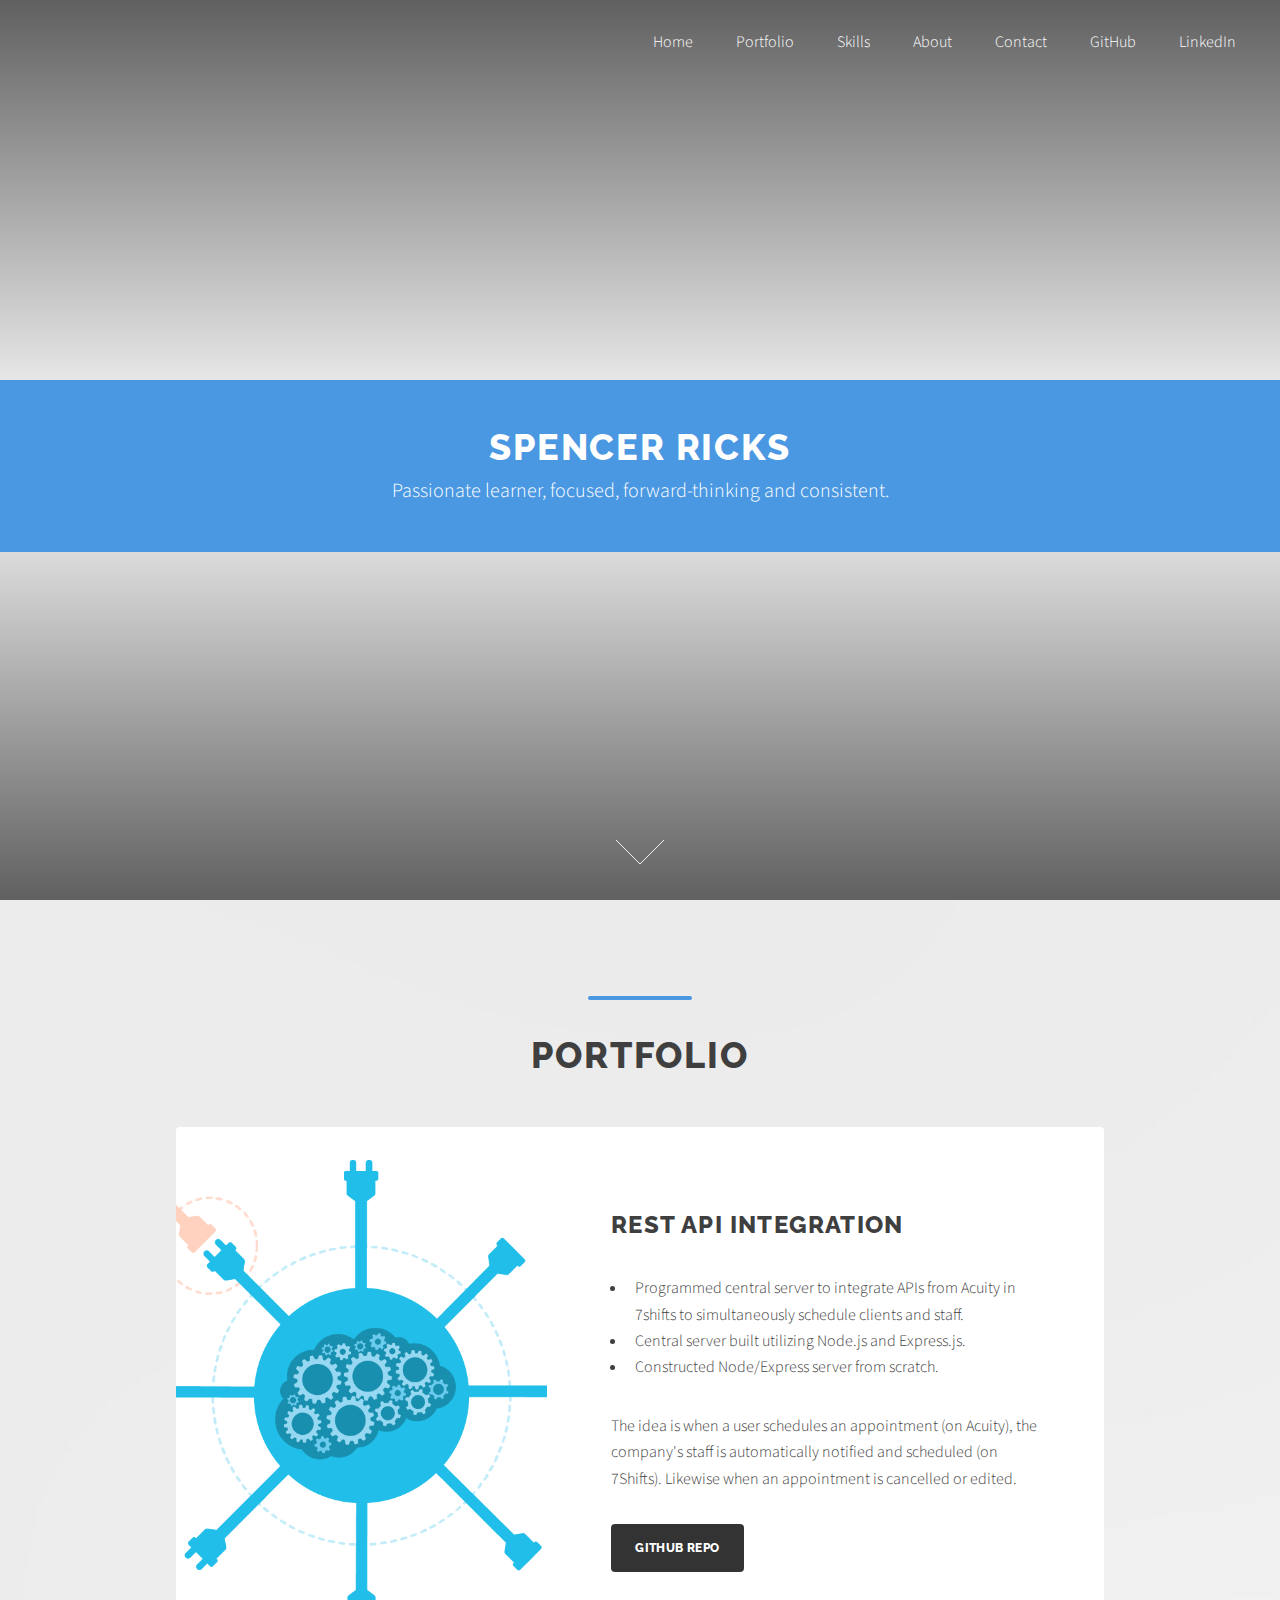
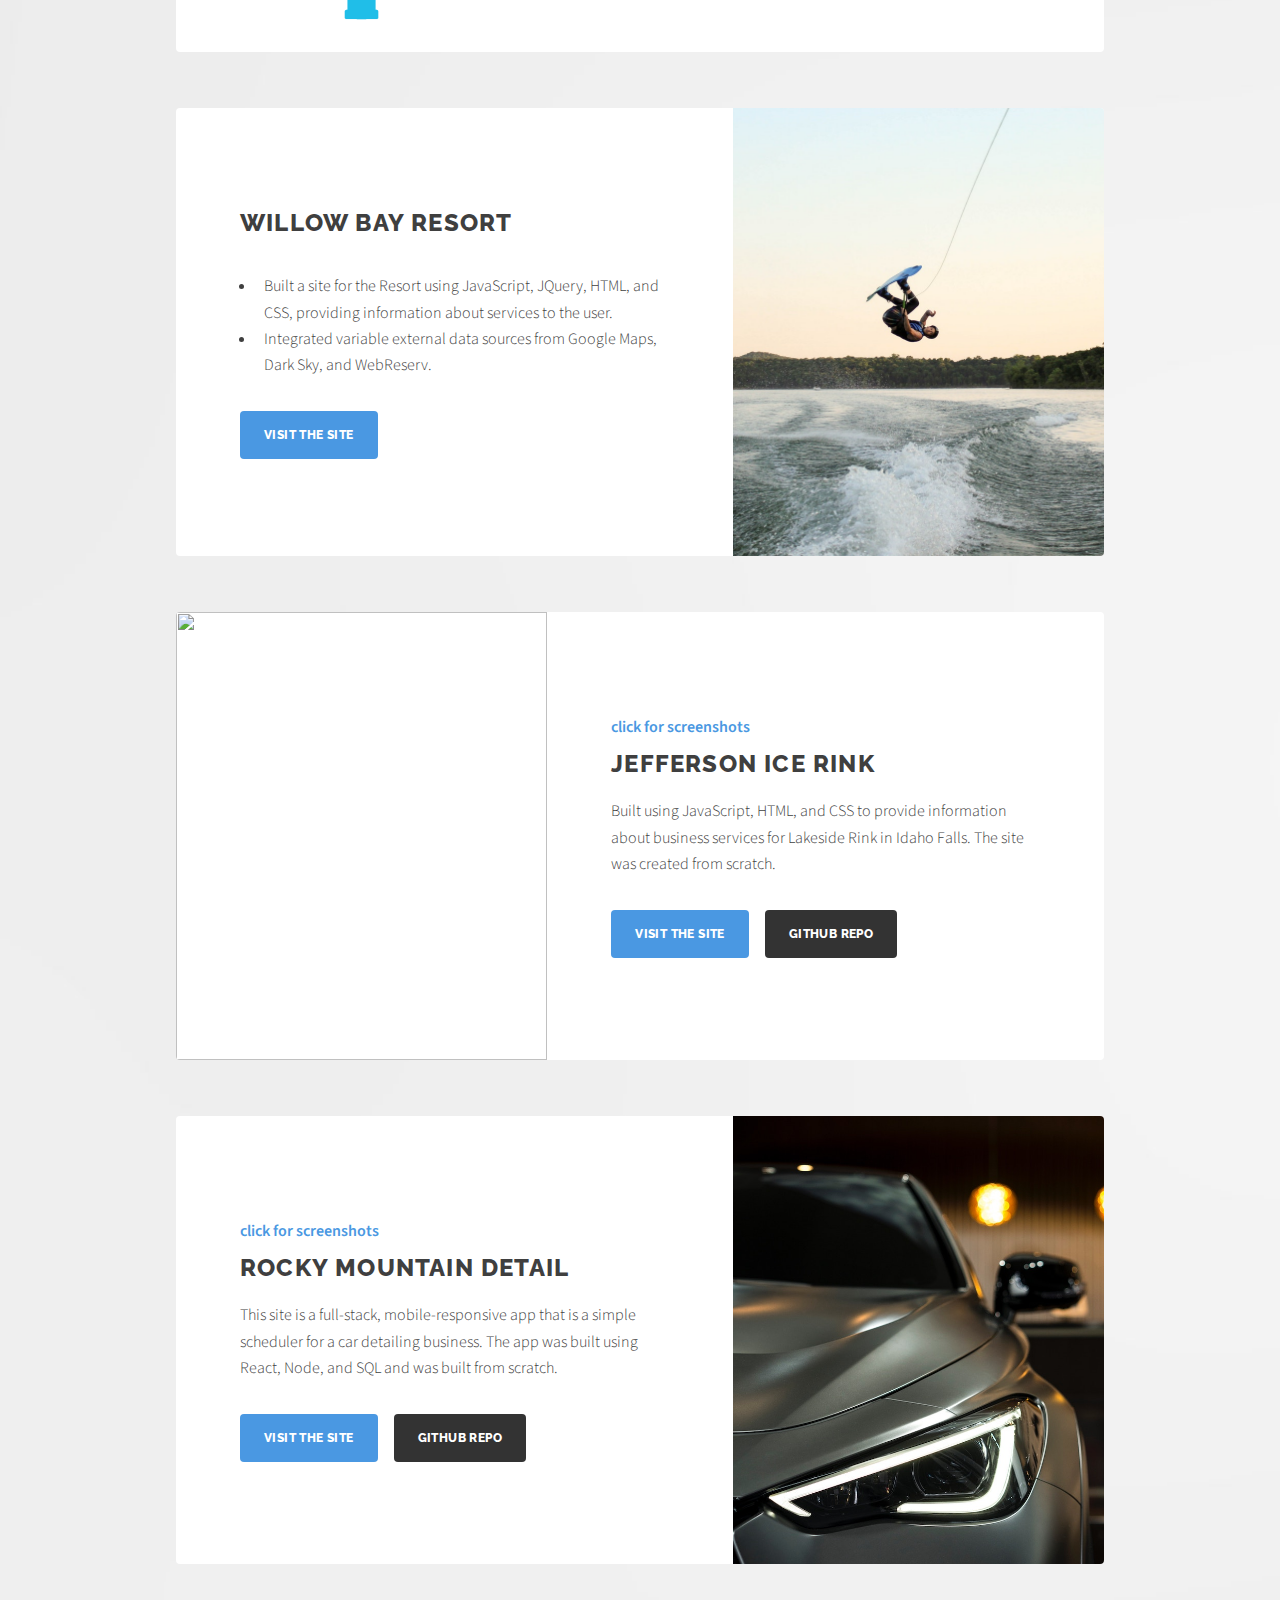
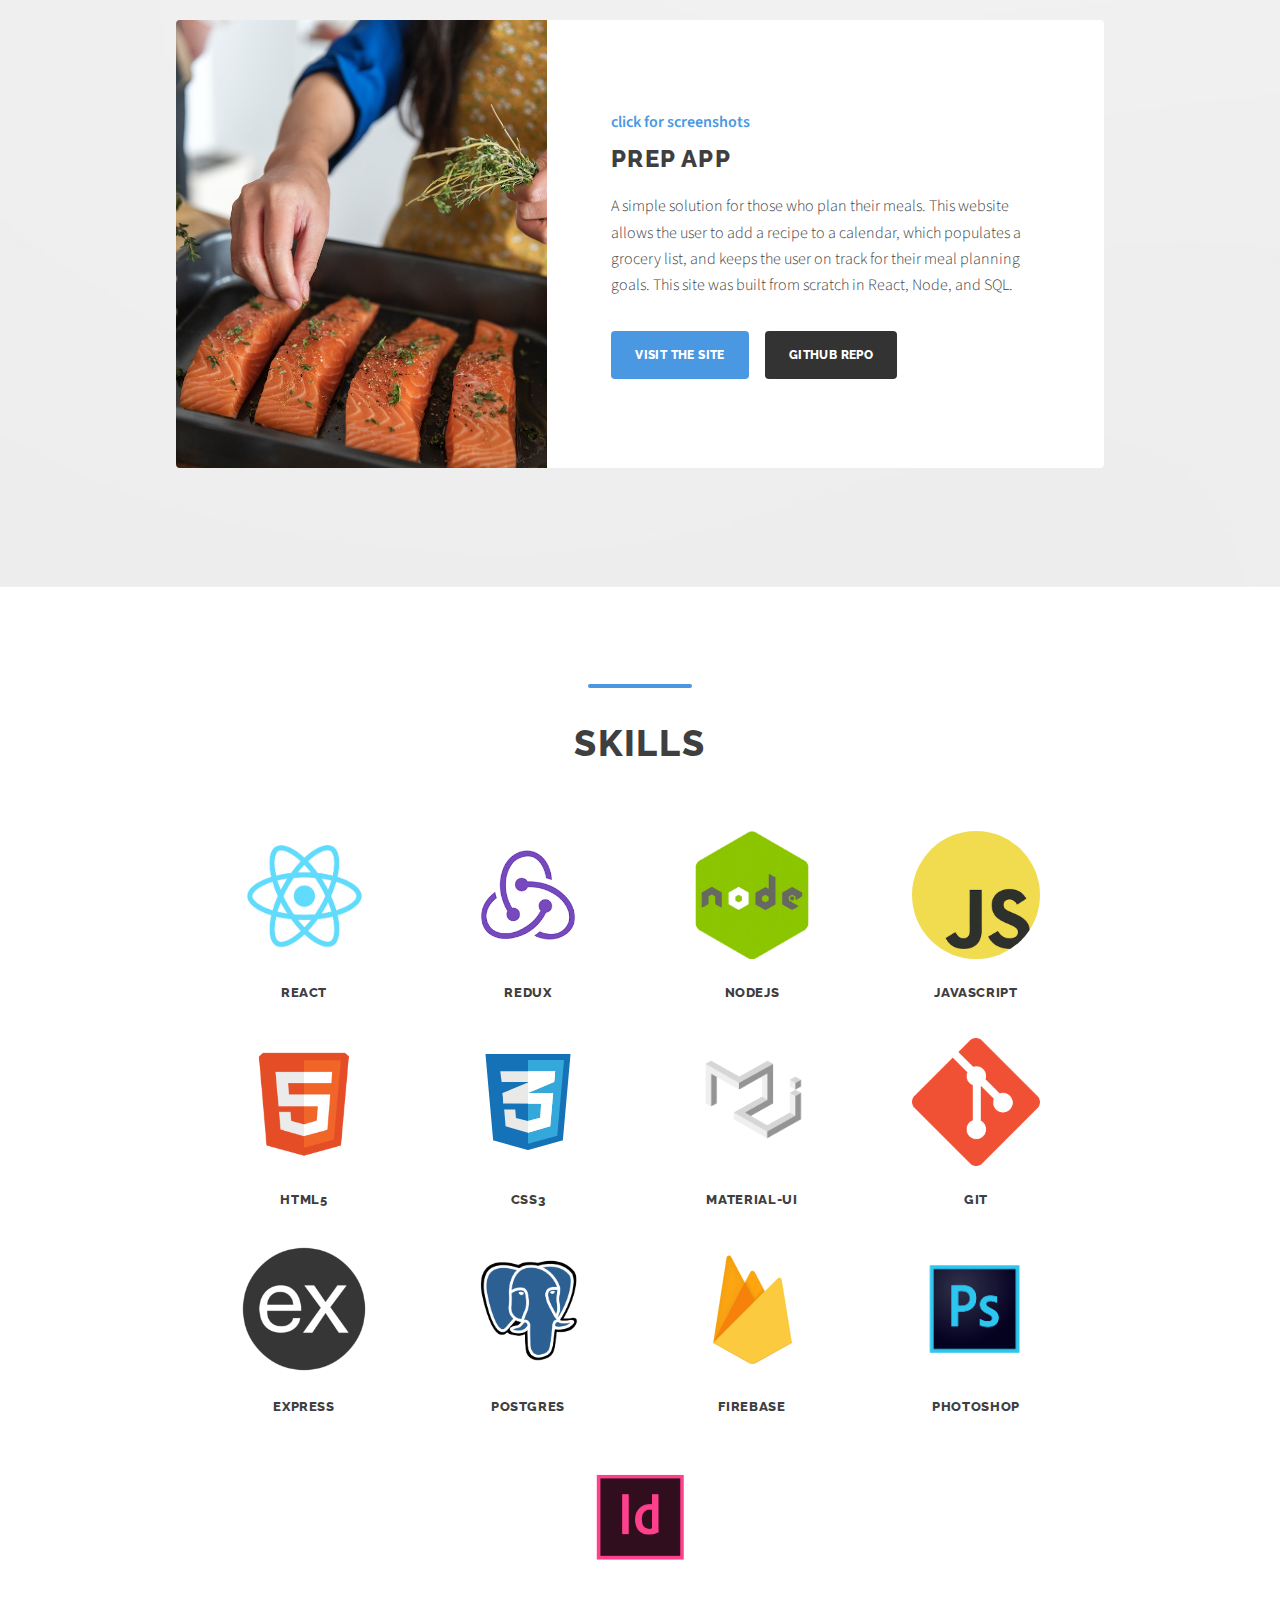
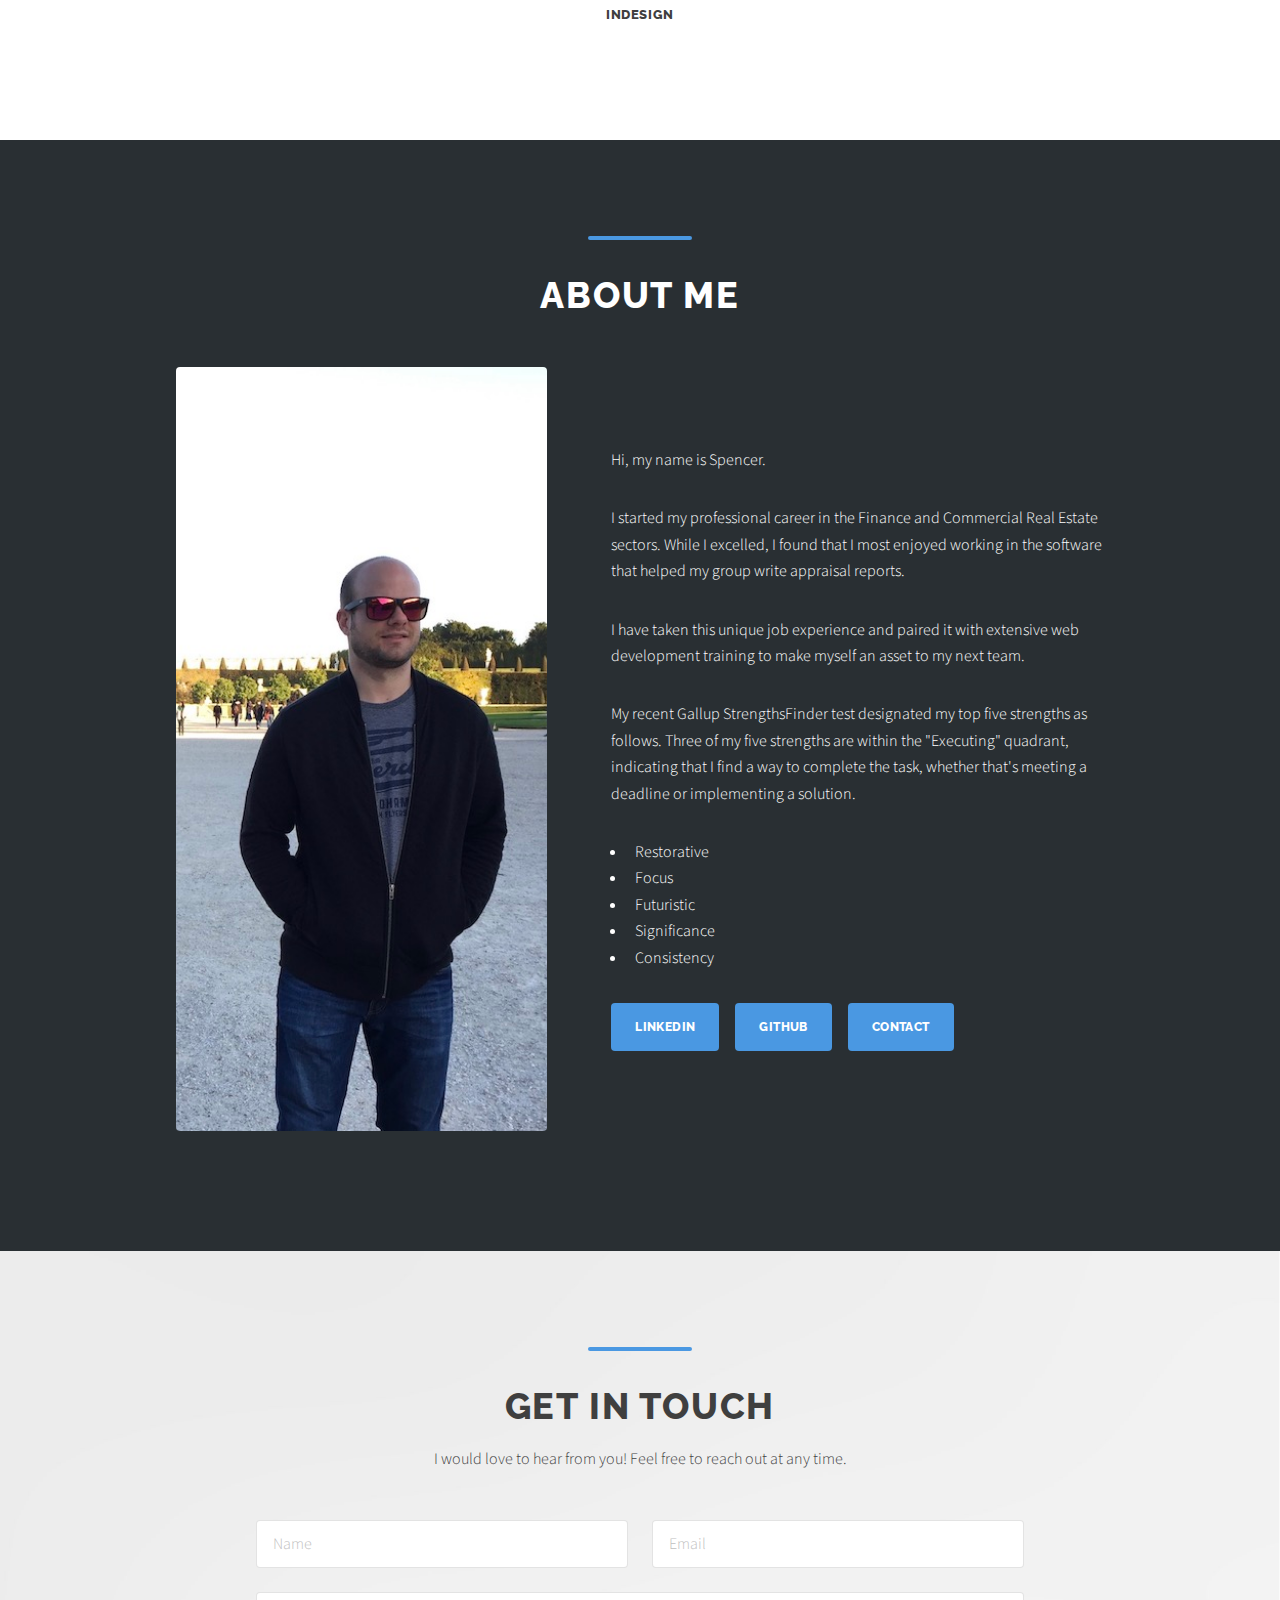
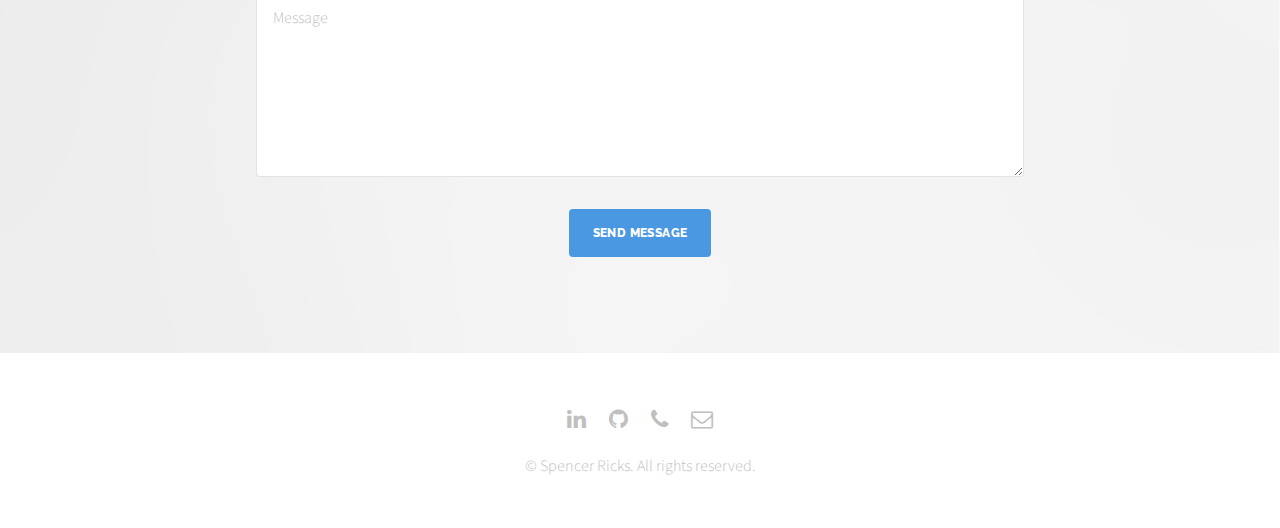
==== index.html @ 82a48d1a "changed web address for Willow Bay" ====
<!DOCTYPE HTML>
<!--
	Relativity by Pixelarity
	pixelarity.com | hello@pixelarity.com
	License: pixelarity.com/license
-->
<html>
	<head>
		<!-- Global site tag (gtag.js) - Google Analytics -->
		<script async src="https://www.googletagmanager.com/gtag/js?id=UA-128096993-1"></script>
		<script>
		window.dataLayer = window.dataLayer || [];
		function gtag(){dataLayer.push(arguments);}
		gtag('js', new Date());

		gtag('config', 'UA-128096993-1');
		</script>
		<!-- Global site tag (gtag.js) - Google Analytics -->
		<title>Spencer Ricks Portfolio</title>
		<meta charset="utf-8" />
		<meta name="viewport" content="width=device-width, initial-scale=1, user-scalable=no" />
		<link rel="stylesheet" href="assets/css/main.css" />
		<link href="https://maxcdn.bootstrapcdn.com/bootstrap/3.3.7/css/bootstrap.min.css">
		<script src="https://ajax.googleapis.com/ajax/libs/jquery/3.3.1/jquery.min.js"></script>
		<script src="https://maxcdn.bootstrapcdn.com/bootstrap/3.3.7/js/bootstrap.min.js"></script>	
	</head>
	<body class="is-preload">

		<!-- Wrapper -->
			<div id="wrapper">

				<!-- Header -->
					<header id="header" class="alt">

						<!-- Logo -->
							<div class="logo">
								<!-- <a href="index.html"><strong>Relativity</strong> by Pixelarity</a> -->
							</div>

						<!-- Nav -->
							<nav id="nav">
								<ul>
									<li class=""><a href="index.html">Home</a></li>
									<!-- can put class above as "current" -->
									<!-- <li>
										<a href="#" class="icon fa-angle-down">Dropdown</a>
										<ul>
											<li><a href="#">Option One</a></li>
											<li><a href="#">Option Two</a></li>
											<li><a href="#">Option Three</a></li>
											<li>
												<a href="#">Submenu</a>
												<ul>
													<li><a href="#">Option One</a></li>
													<li><a href="#">Option Two</a></li>
													<li><a href="#">Option Three</a></li>
													<li><a href="#">Option Four</a></li>
												</ul>
											</li>
										</ul>
									</li> -->
									<li><a href="#first">Portfolio</a></li>
									<li><a href="#skills">Skills</a></li>
									<li><a href="#About">About</a></li>
									<li><a href="#contact">Contact</a></li>
									<li><a onclick="window.open('https://github.com/spencerr9')" href="">GitHub</a></li>
									<li><a onclick="window.open('https://www.linkedin.com/in/spencerr9')" href="">LinkedIn</a></li>
									<!-- <li><a href="elements.html">Elements</a></li> -->
								</ul>
							</nav>

					</header>

				<!-- Banner -->
					<section id="banner">
						<div class="content">
							<h1>Spencer Ricks</h1>
							<p>Passionate learner, focused, forward-thinking and consistent.</p>
						</div>
						<a href="#first" class="more scrolly">Learn More</a>
					</section>

				<!-- Section -->
					<section class="main alt" id="first">
						<header>
							<h2>Portfolio</h2>
							<!-- <p>Aenean ornare velit lacus varius enim ullamcorper proin aliquam facilisis ante sed etiam magna interdum congue. Sed consequat amet dolor magna consequat. Lorem ipsum dolor amet nullam sed etiam veroeros.</p> -->
						</header>
						<div class="inner">
						<article class="post style2 alt">
							<div class="content">
								<header>
									<!-- <a href="./detailScreenshots.html" ><span class="category">click for screenshots</span></a> -->
									<h3>REST API Integration</h3>
								</header>
								<p>
									<ul>
										<li>Programmed central server to integrate APIs from Acuity in 7shifts to simultaneously schedule clients and staff.</li>
										<li>Central server built utilizing Node.js and Express.js.</li>
										<li>Constructed Node/Express server from scratch.</li>
									</ul>
								</p>
								<p>The idea is when a user schedules an appointment (on Acuity), the company's staff is automatically notified and scheduled (on 7Shifts). Likewise when an appointment is cancelled or edited.</p>
								<ul class="actions">
									<!-- <li><a href="https://www.rockymountaindetail.com" class="button next">Visit the site</a></li> -->
									<li><a onclick="window.open('https://github.com/spencerr9/SpaceCenterAPIs')" class="button next" style="background-color: #333">GitHub Repo</a></li>
								</ul>
							</div>
							<div class="image" data-position="center"><img  src="./myImages/realtime-api.png" alt="" /></div>
						</article>
		
						<article class="post style2">
							<div class="content">
								<header>
									<!-- <a href="./detailScreenshots.html" ><span class="category">click for screenshots</span></a> -->
									<h3>Willow Bay Resort</h3>
								</header>
								<p>
									<ul>
										<li>Built a site for the Resort using JavaScript, JQuery, HTML, and CSS, providing information about services to the user.</li>
										<li>Integrated variable external data sources from Google Maps, Dark Sky, and WebReserv.</li>
									</ul>
								</p>
								<ul class="actions">
									<li><a onclick="window.open('https://willowbaymarina-6000b.web.app/')" class="button next">Visit the site</a></li>
									<!-- <li><a href="https://github.com/spencerr9/detail-website" class="button next" style="background-color: #333">GitHub Repo</a></li> -->
								</ul>
							</div>
							<div class="image" data-position="center"><img  src="./myImages/wakeboarding.jpg" alt="" /></div>
						</article>
		
						<article class="post style2 alt">
								<div class="content">
									<header>
										<a href="./iceRinkScreenshots.html" ><span class="category">click for screenshots</span></a>
										<h3>Jefferson Ice Rink</h3>
									</header>
									<p>Built using JavaScript, HTML, and CSS to provide information about business services for Lakeside Rink in Idaho Falls. The site was created from scratch.</p>
									<ul class="actions">
										<li><a onclick="window.open('https://www.jeffersonicerink.com')" class="button next">Visit the site</a></li>
										<li><a onclick="window.open('https://github.com/spencerr9/IceRink')" class="button next" style="background-color: #333">GitHub Repo</a></li>
									</ul>
								</div>
								<div class="image" data-position="center"><img id="meal-prep" src="./myImages/landing.jpg" alt="" /></div>
							</article>
							<article class="post style2">
								<div class="content">
									<header>
										<a href="./detailScreenshots.html" ><span class="category">click for screenshots</span></a>
										<h3>Rocky Mountain Detail</h3>
									</header>
									<p>This site is a full-stack, mobile-responsive app that is a simple scheduler for a car detailing business. The app was built using React, Node, and SQL and was built from scratch.</p>
									<ul class="actions">
										<li><a onclick="window.open('https://www.rockymountaindetail.com')" class="button next">Visit the site</a></li>
										<li><a onclick="window.open('https://github.com/spencerr9/detail-website')" class="button next" style="background-color: #333">GitHub Repo</a></li>
									</ul>
								</div>
								<div class="image" data-position="center"><img  src="./myImages/car-photo.jpg" alt="" /></div>
							</article>
							<article class="post style2 alt">
								<div class="content">
									<header>
										<a href="./prappScreenshots.html" ><span class="category">click for screenshots</span></a>
										<h3>Prep App</h3>
									</header>
									<p>A simple solution for those who plan their meals. This website allows the user to add a recipe to a calendar, which populates a grocery list, and keeps the user on track for their meal planning goals. This site was built from scratch in React, Node, and SQL. </p>
									<ul class="actions">
										<li><a onclick="window.open('https://prapp.cartr.co/#/')" class="button next">Visit the site</a></li>
										<li><a onclick="window.open('https://github.com/group-repos/prapp')" class="button next" style="background-color: #333">GitHub Repo</a></li>
									</ul>
								</div>
								<div class="image" data-position="center"><img id="meal-prep" src="./myImages/meal-prep.jpg" alt="" /></div>
							</article>
						</div>
					</section>

				<!-- Section -->
					<section class="main" id="skills">
						<header>
							<h2>Skills</h2>
							<!-- <p>Aenean ornare velit lacus varius enim ullamcorper proin aliquam facilisis ante sed etiam magna interdum congue. Sed consequat amet dolor magna consequat. Lorem ipsum dolor amet nullam sed etiam veroeros.</p> -->
						</header>
						<!-- ROW 1 OF SKILLS -->
						<div class="inner">
							<ul class="faces">
								<li>
									<span class="image"><img src="./myImages/react-icon.png" alt="" /></span>
									<h3>React</h3>
									<!-- <p>Sed magna etiam</p> -->
								</li>
								<li>
									<span class="image"><img src="./myImages/redux-logo.png" alt="" /></span>
									<h3>Redux</h3>
									<!-- <p>Ipsum et dolor</p> -->
								</li>
								<li>
									<span class="image"><img src="./myImages/nodejs.png" alt="" /></span>
									<h3>nodejs</h3>
									<!-- <p>Euismod convallis</p> -->
								</li>
								<li>
									<span class="image"><img src="./myImages/javascript.png" alt="" /></span>
									<h3>javascript</h3>
									<!-- <p>Mauris aliquam</p> -->
								</li>
								<li>
									<span class="image"><img src="./myImages/html5.png" alt="" /></span>
									<h3>html5</h3>
									<!-- <p>Mauris aliquam</p> -->
								</li>
								<li>
									<span class="image"><img src="./myImages/css.svg" alt="" /></span>
									<h3>css3</h3>
								</li>
								<li>
									<span class="image"><img src="./myImages/Material-UI.png" alt="" /></span>
									<h3>Material-UI</h3>
								</li>
								<li>
									<span class="image"><img src="./myImages/git.png" alt="" /></span>
									<h3>Git</h3>
									<!-- <p>Sed magna etiam</p> -->
								</li>
								<li>
									<span class="image"><img src="./myImages/express.png" alt="" /></span>
									<h3>express</h3>
									<!-- <p>Ipsum et dolor</p> -->
								</li>
								<li>
									<span class="image"><img src="./myImages/postgres.png" alt="" /></span>
									<h3>Postgres</h3>
									<!-- <p>Euismod convallis</p> -->
								</li>
								<li>
									<span class="image"><img src="./myImages/Firebase.png" alt="" /></span>
									<h3>Firebase</h3>
									<!-- <p>Euismod convallis</p> -->
								</li>
								<li>
									<span class="image"><img src="./myImages/photoshop.png" alt="" /></span>
									<h3>Photoshop</h3>
									<!-- <p>Mauris aliquam</p> -->
								</li>
								<li>
									<span class="image"><img src="./myImages/indesign.png" alt="" /></span>
									<h3>Indesign</h3>
									<!-- <p>Mauris aliquam</p> -->
								</li>
							</ul>
						</div>
						<!-- ROW 2 OF SKILLS -->
						<!-- <div class="inner">
							<ul class="faces">
							</ul>
						</div> -->
						
						<!-- ROW 3 OF SKILLS -->
						<!-- <div class="inner">
							<ul class="faces">
							</ul>
						</div> -->
					</section>

				<!-- Section -->
					<section class="main accent2" id='About'>
						<header>
							<h2>About Me</h2>
							<!-- <p>Aenean ornare velit lacus varius enim ullamcorper proin aliquam facilisis ante sed etiam magna interdum congue. Sed consequat amet dolor magna consequat. Lorem ipsum dolor amet nullam sed etiam veroeros.</p> -->
						</header>
						<div class="inner">
							<article class="post alt">
								<div class="content">
									<header>
										<!-- <span class="category">Lorem ipsum</span> -->
										<!-- <h3>Finibus et magna</h3> -->
									</header>
									<p>Hi, my name is Spencer.</p>
									<p>I started my professional career in the Finance and Commercial Real Estate sectors. While I excelled, I found that I most enjoyed working in the software that helped my group write appraisal reports. </p>
									<p>I have taken this unique job experience and paired it with extensive web development training to make myself an asset to my next team.</p>
									<p>My recent Gallup StrengthsFinder test designated my top five strengths as follows. Three of my five strengths are within the "Executing" quadrant, indicating that I find a way to complete the task, whether that's meeting a deadline or implementing a solution.</p>
									<ul>
										<li>Restorative</li>
										<li>Focus</li>
										<li>Futuristic</li>
										<li>Significance</li>
										<li>Consistency</li>
									</ul>
									<ul class="actions">
										<!-- <li><a href="generic.html" class="button next">More About Me</a></li> -->
										<li><a onclick="window.open('https://www.linkedin.com/in/spencerr9')" class="button next">LinkedIn</a></li>
										<li><a onclick="window.open('https://github.com/spencerr9')" class="button next">GitHub</a></li>
										<li><a href="#contact" class="button next">Contact</a></li>
									</ul>
								</div>
								<div class="image" data-position="center"><img id="about-me-img" src="./myImages/IMG_0900 copy.jpg" alt="" /></div>
							</article>
							<!-- <article class="post">
								<div class="content">
									<header>
										<span class="category">Sed etiam</span>
										<h3>Nam adipiscing</h3>
									</header>
									<p>Integer mollis, nisl amet convallis, porttitor magna ullamcorper, amet egestas mauris. Ut magna finibus nisi nec sed lacinia. Nam maximus erat id euismod egestas. Pellentesque sapien ac quam. Lorem ipsum dolor sit nullam magna tempus. Lorem ipsum sit tempus amet feugiat.</p>
									<ul class="actions">
										<li><a href="#" class="button next">Learn More</a></li>
									</ul>
								</div>
								<div class="image" data-position="center"><img src="images/pic08.jpg" alt="" /></div>
							</article>
							<article class="post alt">
								<div class="content">
									<header>
										<span class="category">Sapien erat</span>
										<h3>Amet sed nullam</h3>
									</header>
									<p>Integer mollis, nisl amet convallis, porttitor magna ullamcorper, amet egestas mauris. Ut magna finibus nisi nec sed lacinia. Nam maximus erat id euismod egestas. Pellentesque sapien ac quam. Lorem ipsum dolor sit nullam magna tempus. Lorem ipsum sit tempus amet feugiat.</p>
									<ul class="actions">
										<li><a href="#" class="button next">Learn More</a></li>
									</ul>
								</div>
								<div class="image" data-position="center"><img src="images/pic09.jpg" alt="" /></div>
							</article> -->
						</div>
					</section>

				<!-- Section -->
					<section class="main alt special" id="contact">
						<header>
							<h2>Get in touch</h2>
							<p>I would love to hear from you! Feel free to reach out at any time.</p>
						</header>
						<div class="inner narrow">
							<form action="https://formspree.io/spencer.ricks9@gmail.com" method="post">
								<div class="fields">
									<div class="field half">
										<input name="name" id="name" placeholder="Name" type="text" />
									</div>
									<div class="field half">
										<input name="email" id="email" placeholder="Email" type="email" />
									</div>
									<div class="field">
										<textarea name="message" id="message" rows="6" placeholder="Message"></textarea>
									</div>
								</div>
								<ul class="actions special">
									<li><button class="button next" type="submit" value="Send">Send Message</button></li>
								</ul>
							</form>
						</div>
					</section>

				<!-- Footer -->
					<footer id="footer">
						<ul class="icons">
							<!-- <li><a href="#" class="icon alt fa-twitter"><span class="label">Twitter</span></a></li> -->
							<!-- <li><a href="#" class="icon alt fa-facebook"><span class="label">Facebook</span></a></li> -->
							<!-- <li><a href="#" class="icon alt fa-instagram"><span class="label">Instagram</span></a></li> -->
							<li><a onclick="window.open('https://www.linkedin.com/in/spencerr9')" class="icon alt fa-linkedin"><span class="label">LinkedIn<img src="./myImages/LinkedIn-Icon.png" ></span></a></li>
							<li><a onclick="window.open('https://github.com/spencerr9')" class="icon alt fa-github"><span class="label">GitHub</span></a></li>
							<li><a href="tel:773.966.8473" class="icon alt fa-phone"><span class="label">Phone</span></a></li>
							<li><a href="mailto:spencer.ricks9@gmail.com" class="icon alt fa-envelope-o"><span class="label">Email</span></a></li>
						</ul>
						<p class="copyright">&copy; Spencer Ricks. All rights reserved.</p>
					</footer>

			</div>

		<!-- Scripts -->
			<script src="assets/js/jquery.min.js"></script>
			<script src="assets/js/jquery.dropotron.min.js"></script>
			<script src="assets/js/jquery.scrollex.min.js"></script>
			<script src="assets/js/jquery.scrolly.min.js"></script>
			<script src="assets/js/browser.min.js"></script>
			<script src="assets/js/breakpoints.min.js"></script>
			<script src="assets/js/util.js"></script>
			<script src="assets/js/main.js"></script>

	</body>
</html>
---- assets/css/main.css ----
@import url(font-awesome.min.css);
@import url("https://fonts.googleapis.com/css?family=Raleway:800|Source+Sans+Pro:300,300i,600,600i");

/*
	Relativity by Pixelarity
	pixelarity.com | hello@pixelarity.com
	License: pixelarity.com/license
*/

html, body, div, span, applet, object,
iframe, h1, h2, h3, h4, h5, h6, p, blockquote,
pre, a, abbr, acronym, address, big, cite,
code, del, dfn, em, img, ins, kbd, q, s, samp,
small, strike, strong, sub, sup, tt, var, b,
u, i, center, dl, dt, dd, ol, ul, li, fieldset,
form, label, legend, table, caption, tbody,
tfoot, thead, tr, th, td, article, aside,
canvas, details, embed, figure, figcaption,
footer, header, hgroup, menu, nav, output, ruby,
section, summary, time, mark, audio, video {
	margin: 0;
	padding: 0;
	border: 0;
	font-size: 100%;
	font: inherit;
	vertical-align: baseline;}

article, aside, details, figcaption, figure,
footer, header, hgroup, menu, nav, section {
	display: block;}

body {
	line-height: 1;
}

ol, ul {
	list-style: none;
}

blockquote, q {
	quotes: none;
}

	blockquote:before, blockquote:after, q:before, q:after {
		content: '';
		content: none;
	}

table {
	border-collapse: collapse;
	border-spacing: 0;
}

body {
	-webkit-text-size-adjust: none;
}

mark {
	background-color: transparent;
	color: inherit;
}

input::-moz-focus-inner {
	border: 0;
	padding: 0;
}

input, select, textarea {
	-moz-appearance: none;
	-webkit-appearance: none;
	-ms-appearance: none;
	appearance: none;
}

/* Basic */

	@-ms-viewport {
		width: device-width;
	}

	body {
		-ms-overflow-style: scrollbar;
	}

	@media screen and (max-width: 480px) {

		html, body {
			min-width: 320px;
			overflow-x: hidden;
		}

	}

	html {
		box-sizing: border-box;
	}

	*, *:before, *:after {
		box-sizing: inherit;
	}

	body {
		background-color: #3f3f3f !important;
	}

		body.is-preload *, body.is-preload *:before, body.is-preload *:after {
			-moz-animation: none !important;
			-webkit-animation: none !important;
			-ms-animation: none !important;
			animation: none !important;
			-moz-transition: none !important;
			-webkit-transition: none !important;
			-ms-transition: none !important;
			transition: none !important;
		}

/* Type */

	html {
		font-size: 16pt;
	}

		@media screen and (max-width: 1680px) {

			html {
				font-size: 13pt;
			}

		}

		@media screen and (max-width: 1280px) {

			html {
				font-size: 12pt;
			}

		}

		@media screen and (max-width: 736px) {

			html {
				font-size: 11pt;
			}

		}

		@media screen and (max-width: 360px) {

			html {
				font-size: 10.5pt;
			}

		}

	body {
		background-color: #ffffff;
		color: #3f3f3f;
	}

	body, input, select, textarea {
		font-family: "Source Sans Pro", Helvetica, sans-serif;
		font-weight: 300;
		font-size: 1rem;
		line-height: 1.65;
	}

	a {
		-moz-transition: color 0.2s ease-in-out, border-color 0.2s ease-in-out, box-shadow 0.2s ease-in-out;
		-webkit-transition: color 0.2s ease-in-out, border-color 0.2s ease-in-out, box-shadow 0.2s ease-in-out;
		-ms-transition: color 0.2s ease-in-out, border-color 0.2s ease-in-out, box-shadow 0.2s ease-in-out;
		transition: color 0.2s ease-in-out, border-color 0.2s ease-in-out, box-shadow 0.2s ease-in-out;
		border-bottom: dotted 1px;
		text-decoration: none;
	}

		a:before, a strong {
			-moz-transition: color 0.2s ease-in-out, border-color 0.2s ease-in-out, box-shadow 0.2s ease-in-out;
			-webkit-transition: color 0.2s ease-in-out, border-color 0.2s ease-in-out, box-shadow 0.2s ease-in-out;
			-ms-transition: color 0.2s ease-in-out, border-color 0.2s ease-in-out, box-shadow 0.2s ease-in-out;
			transition: color 0.2s ease-in-out, border-color 0.2s ease-in-out, box-shadow 0.2s ease-in-out;
		}

		a:hover {
			border-bottom-color: transparent;
		}

			a:hover:before, a:hover strong {
				color: inherit !important;
			}

	strong, b {
		font-weight: 600;
	}

	em, i {
		font-style: italic;
	}

	p {
		margin: 0 0 2rem 0;
	}

	h1, h2, h3, h4, h5, h6 {
		font-family: "Raleway", Helvetica, sans-serif;
		font-weight: 800;
		line-height: 1.5;
		margin: 0 0 1rem 0;
		text-transform: uppercase;
		letter-spacing: 0.05em;
	}

		h1 a, h2 a, h3 a, h4 a, h5 a, h6 a {
			color: inherit;
			text-decoration: none;
		}

	h1 {
		font-size: 2.75rem;
		line-height: 1.3;
	}

	h2 {
		font-size: 2.25rem;
		line-height: 1.3;
	}

	h3 {
		font-size: 1.5rem;
	}

	h4 {
		font-size: 1.1rem;
	}

	h5 {
		font-size: 0.9rem;
	}

	h6 {
		font-size: 0.7rem;
	}

	@media screen and (max-width: 736px) {

		h1 {
			font-size: 2.25rem;
		}

		h2 {
			font-size: 1.5rem;
		}

		h3 {
			font-size: 1rem;
		}

		h4 {
			font-size: 0.9rem;
		}

		h5 {
			font-size: 0.8rem;
		}

		h6 {
			font-size: 0.7rem;
		}

	}

	sub {
		font-size: 0.8rem;
		position: relative;
		top: 0.5rem;
	}

	sup {
		font-size: 0.8rem;
		position: relative;
		top: -0.5rem;
	}

	blockquote {
		border-left: solid 4px;
		font-style: italic;
		margin: 0 0 2rem 0;
		padding: 0.5rem 0 0.5rem 2rem;
	}

	code {
		border-radius: 4px;
		border: solid 1px;
		font-family: "Courier New", monospace;
		font-size: 0.9rem;
		margin: 0 0.25rem;
		padding: 0.25rem 0.65rem;
	}

	pre {
		-webkit-overflow-scrolling: touch;
		font-family: "Courier New", monospace;
		font-size: 0.9rem;
		margin: 0 0 2rem 0;
	}

		pre code {
			display: block;
			line-height: 1.75;
			padding: 1rem 1.5rem;
			overflow-x: auto;
		}

	hr {
		border: 0;
		border-bottom: solid 1px;
		margin: 2rem 0;
	}

		hr.major {
			margin: 3rem 0;
		}

	.align-left {
		text-align: left;
	}

	.align-center {
		text-align: center;
	}

	.align-right {
		text-align: right;
	}

	input, select, textarea {
		color: #3f3f3f;
	}

	a {
		color: inherit;
	}

		a:hover {
			color: #4a98e2 !important;
		}

	strong, b {
		color: #3f3f3f;
	}

	h1, h2, h3, h4, h5, h6 {
		color: #3f3f3f;
	}

	blockquote {
		border-left-color: rgba(143, 143, 143, 0.25);
	}

	code {
		background: rgba(143, 143, 143, 0.075);
		border-color: rgba(143, 143, 143, 0.25);
	}

	hr {
		border-bottom-color: rgba(143, 143, 143, 0.25);
	}

/* Row */

	.row {
		display: flex;
		flex-wrap: wrap;
		box-sizing: border-box;
		align-items: stretch;
	}

		.row > * {
			box-sizing: border-box;
		}

		.row.gtr-uniform > * > :last-child {
			margin-bottom: 0;
		}

		.row.aln-left {
			justify-content: flex-start;
		}

		.row.aln-center {
			justify-content: center;
		}

		.row.aln-right {
			justify-content: flex-end;
		}

		.row.aln-top {
			align-items: flex-start;
		}

		.row.aln-middle {
			align-items: center;
		}

		.row.aln-bottom {
			align-items: flex-end;
		}

		.row > .imp {
			order: -1;
		}

		.row > .col-1 {
			width: 8.3333333333%;
		}

		.row > .off-1 {
			margin-left: 8.3333333333%;
		}

		.row > .col-2 {
			width: 16.6666666667%;
		}

		.row > .off-2 {
			margin-left: 16.6666666667%;
		}

		.row > .col-3 {
			width: 25%;
		}

		.row > .off-3 {
			margin-left: 25%;
		}

		.row > .col-4 {
			width: 33.3333333333%;
		}

		.row > .off-4 {
			margin-left: 33.3333333333%;
		}

		.row > .col-5 {
			width: 41.6666666667%;
		}

		.row > .off-5 {
			margin-left: 41.6666666667%;
		}

		.row > .col-6 {
			width: 50%;
		}

		.row > .off-6 {
			margin-left: 50%;
		}

		.row > .col-7 {
			width: 58.3333333333%;
		}

		.row > .off-7 {
			margin-left: 58.3333333333%;
		}

		.row > .col-8 {
			width: 66.6666666667%;
		}

		.row > .off-8 {
			margin-left: 66.6666666667%;
		}

		.row > .col-9 {
			width: 75%;
		}

		.row > .off-9 {
			margin-left: 75%;
		}

		.row > .col-10 {
			width: 83.3333333333%;
		}

		.row > .off-10 {
			margin-left: 83.3333333333%;
		}

		.row > .col-11 {
			width: 91.6666666667%;
		}

		.row > .off-11 {
			margin-left: 91.6666666667%;
		}

		.row > .col-12 {
			width: 100%;
		}

		.row > .off-12 {
			margin-left: 100%;
		}

		.row.gtr-0 {
			margin-top: 0;
			margin-left: 0rem;
		}

			.row.gtr-0 > * {
				padding: 0 0 0 0rem;
			}

			.row.gtr-0.gtr-uniform {
				margin-top: 0rem;
			}

				.row.gtr-0.gtr-uniform > * {
					padding-top: 0rem;
				}

		.row.gtr-25 {
			margin-top: 0;
			margin-left: -0.375rem;
		}

			.row.gtr-25 > * {
				padding: 0 0 0 0.375rem;
			}

			.row.gtr-25.gtr-uniform {
				margin-top: -0.375rem;
			}

				.row.gtr-25.gtr-uniform > * {
					padding-top: 0.375rem;
				}

		.row.gtr-50 {
			margin-top: 0;
			margin-left: -0.75rem;
		}

			.row.gtr-50 > * {
				padding: 0 0 0 0.75rem;
			}

			.row.gtr-50.gtr-uniform {
				margin-top: -0.75rem;
			}

				.row.gtr-50.gtr-uniform > * {
					padding-top: 0.75rem;
				}

		.row {
			margin-top: 0;
			margin-left: -1.5rem;
		}

			.row > * {
				padding: 0 0 0 1.5rem;
			}

			.row.gtr-uniform {
				margin-top: -1.5rem;
			}

				.row.gtr-uniform > * {
					padding-top: 1.5rem;
				}

		.row.gtr-150 {
			margin-top: 0;
			margin-left: -2.25rem;
		}

			.row.gtr-150 > * {
				padding: 0 0 0 2.25rem;
			}

			.row.gtr-150.gtr-uniform {
				margin-top: -2.25rem;
			}

				.row.gtr-150.gtr-uniform > * {
					padding-top: 2.25rem;
				}

		.row.gtr-200 {
			margin-top: 0;
			margin-left: -3rem;
		}

			.row.gtr-200 > * {
				padding: 0 0 0 3rem;
			}

			.row.gtr-200.gtr-uniform {
				margin-top: -3rem;
			}

				.row.gtr-200.gtr-uniform > * {
					padding-top: 3rem;
				}

		@media screen and (max-width: 1680px) {

			.row {
				display: flex;
				flex-wrap: wrap;
				box-sizing: border-box;
				align-items: stretch;
			}

				.row > * {
					box-sizing: border-box;
				}

				.row.gtr-uniform > * > :last-child {
					margin-bottom: 0;
				}

				.row.aln-left {
					justify-content: flex-start;
				}

				.row.aln-center {
					justify-content: center;
				}

				.row.aln-right {
					justify-content: flex-end;
				}

				.row.aln-top {
					align-items: flex-start;
				}

				.row.aln-middle {
					align-items: center;
				}

				.row.aln-bottom {
					align-items: flex-end;
				}

				.row > .imp-xlarge {
					order: -1;
				}

				.row > .col-1-xlarge {
					width: 8.3333333333%;
				}

				.row > .off-1-xlarge {
					margin-left: 8.3333333333%;
				}

				.row > .col-2-xlarge {
					width: 16.6666666667%;
				}

				.row > .off-2-xlarge {
					margin-left: 16.6666666667%;
				}

				.row > .col-3-xlarge {
					width: 25%;
				}

				.row > .off-3-xlarge {
					margin-left: 25%;
				}

				.row > .col-4-xlarge {
					width: 33.3333333333%;
				}

				.row > .off-4-xlarge {
					margin-left: 33.3333333333%;
				}

				.row > .col-5-xlarge {
					width: 41.6666666667%;
				}

				.row > .off-5-xlarge {
					margin-left: 41.6666666667%;
				}

				.row > .col-6-xlarge {
					width: 50%;
				}

				.row > .off-6-xlarge {
					margin-left: 50%;
				}

				.row > .col-7-xlarge {
					width: 58.3333333333%;
				}

				.row > .off-7-xlarge {
					margin-left: 58.3333333333%;
				}

				.row > .col-8-xlarge {
					width: 66.6666666667%;
				}

				.row > .off-8-xlarge {
					margin-left: 66.6666666667%;
				}

				.row > .col-9-xlarge {
					width: 75%;
				}

				.row > .off-9-xlarge {
					margin-left: 75%;
				}

				.row > .col-10-xlarge {
					width: 83.3333333333%;
				}

				.row > .off-10-xlarge {
					margin-left: 83.3333333333%;
				}

				.row > .col-11-xlarge {
					width: 91.6666666667%;
				}

				.row > .off-11-xlarge {
					margin-left: 91.6666666667%;
				}

				.row > .col-12-xlarge {
					width: 100%;
				}

				.row > .off-12-xlarge {
					margin-left: 100%;
				}

				.row.gtr-0 {
					margin-top: 0;
					margin-left: 0rem;
				}

					.row.gtr-0 > * {
						padding: 0 0 0 0rem;
					}

					.row.gtr-0.gtr-uniform {
						margin-top: 0rem;
					}

						.row.gtr-0.gtr-uniform > * {
							padding-top: 0rem;
						}

				.row.gtr-25 {
					margin-top: 0;
					margin-left: -0.375rem;
				}

					.row.gtr-25 > * {
						padding: 0 0 0 0.375rem;
					}

					.row.gtr-25.gtr-uniform {
						margin-top: -0.375rem;
					}

						.row.gtr-25.gtr-uniform > * {
							padding-top: 0.375rem;
						}

				.row.gtr-50 {
					margin-top: 0;
					margin-left: -0.75rem;
				}

					.row.gtr-50 > * {
						padding: 0 0 0 0.75rem;
					}

					.row.gtr-50.gtr-uniform {
						margin-top: -0.75rem;
					}

						.row.gtr-50.gtr-uniform > * {
							padding-top: 0.75rem;
						}

				.row {
					margin-top: 0;
					margin-left: -1.5rem;
				}

					.row > * {
						padding: 0 0 0 1.5rem;
					}

					.row.gtr-uniform {
						margin-top: -1.5rem;
					}

						.row.gtr-uniform > * {
							padding-top: 1.5rem;
						}

				.row.gtr-150 {
					margin-top: 0;
					margin-left: -2.25rem;
				}

					.row.gtr-150 > * {
						padding: 0 0 0 2.25rem;
					}

					.row.gtr-150.gtr-uniform {
						margin-top: -2.25rem;
					}

						.row.gtr-150.gtr-uniform > * {
							padding-top: 2.25rem;
						}

				.row.gtr-200 {
					margin-top: 0;
					margin-left: -3rem;
				}

					.row.gtr-200 > * {
						padding: 0 0 0 3rem;
					}

					.row.gtr-200.gtr-uniform {
						margin-top: -3rem;
					}

						.row.gtr-200.gtr-uniform > * {
							padding-top: 3rem;
						}

		}

		@media screen and (max-width: 1280px) {

			.row {
				display: flex;
				flex-wrap: wrap;
				box-sizing: border-box;
				align-items: stretch;
			}

				.row > * {
					box-sizing: border-box;
				}

				.row.gtr-uniform > * > :last-child {
					margin-bottom: 0;
				}

				.row.aln-left {
					justify-content: flex-start;
				}

				.row.aln-center {
					justify-content: center;
				}

				.row.aln-right {
					justify-content: flex-end;
				}

				.row.aln-top {
					align-items: flex-start;
				}

				.row.aln-middle {
					align-items: center;
				}

				.row.aln-bottom {
					align-items: flex-end;
				}

				.row > .imp-large {
					order: -1;
				}

				.row > .col-1-large {
					width: 8.3333333333%;
				}

				.row > .off-1-large {
					margin-left: 8.3333333333%;
				}

				.row > .col-2-large {
					width: 16.6666666667%;
				}

				.row > .off-2-large {
					margin-left: 16.6666666667%;
				}

				.row > .col-3-large {
					width: 25%;
				}

				.row > .off-3-large {
					margin-left: 25%;
				}

				.row > .col-4-large {
					width: 33.3333333333%;
				}

				.row > .off-4-large {
					margin-left: 33.3333333333%;
				}

				.row > .col-5-large {
					width: 41.6666666667%;
				}

				.row > .off-5-large {
					margin-left: 41.6666666667%;
				}

				.row > .col-6-large {
					width: 50%;
				}

				.row > .off-6-large {
					margin-left: 50%;
				}

				.row > .col-7-large {
					width: 58.3333333333%;
				}

				.row > .off-7-large {
					margin-left: 58.3333333333%;
				}

				.row > .col-8-large {
					width: 66.6666666667%;
				}

				.row > .off-8-large {
					margin-left: 66.6666666667%;
				}

				.row > .col-9-large {
					width: 75%;
				}

				.row > .off-9-large {
					margin-left: 75%;
				}

				.row > .col-10-large {
					width: 83.3333333333%;
				}

				.row > .off-10-large {
					margin-left: 83.3333333333%;
				}

				.row > .col-11-large {
					width: 91.6666666667%;
				}

				.row > .off-11-large {
					margin-left: 91.6666666667%;
				}

				.row > .col-12-large {
					width: 100%;
				}

				.row > .off-12-large {
					margin-left: 100%;
				}

				.row.gtr-0 {
					margin-top: 0;
					margin-left: 0rem;
				}

					.row.gtr-0 > * {
						padding: 0 0 0 0rem;
					}

					.row.gtr-0.gtr-uniform {
						margin-top: 0rem;
					}

						.row.gtr-0.gtr-uniform > * {
							padding-top: 0rem;
						}

				.row.gtr-25 {
					margin-top: 0;
					margin-left: -0.375rem;
				}

					.row.gtr-25 > * {
						padding: 0 0 0 0.375rem;
					}

					.row.gtr-25.gtr-uniform {
						margin-top: -0.375rem;
					}

						.row.gtr-25.gtr-uniform > * {
							padding-top: 0.375rem;
						}

				.row.gtr-50 {
					margin-top: 0;
					margin-left: -0.75rem;
				}

					.row.gtr-50 > * {
						padding: 0 0 0 0.75rem;
					}

					.row.gtr-50.gtr-uniform {
						margin-top: -0.75rem;
					}

						.row.gtr-50.gtr-uniform > * {
							padding-top: 0.75rem;
						}

				.row {
					margin-top: 0;
					margin-left: -1.5rem;
				}

					.row > * {
						padding: 0 0 0 1.5rem;
					}

					.row.gtr-uniform {
						margin-top: -1.5rem;
					}

						.row.gtr-uniform > * {
							padding-top: 1.5rem;
						}

				.row.gtr-150 {
					margin-top: 0;
					margin-left: -2.25rem;
				}

					.row.gtr-150 > * {
						padding: 0 0 0 2.25rem;
					}

					.row.gtr-150.gtr-uniform {
						margin-top: -2.25rem;
					}

						.row.gtr-150.gtr-uniform > * {
							padding-top: 2.25rem;
						}

				.row.gtr-200 {
					margin-top: 0;
					margin-left: -3rem;
				}

					.row.gtr-200 > * {
						padding: 0 0 0 3rem;
					}

					.row.gtr-200.gtr-uniform {
						margin-top: -3rem;
					}

						.row.gtr-200.gtr-uniform > * {
							padding-top: 3rem;
						}

		}

		@media screen and (max-width: 980px) {

			.row {
				display: flex;
				flex-wrap: wrap;
				box-sizing: border-box;
				align-items: stretch;
			}

				.row > * {
					box-sizing: border-box;
				}

				.row.gtr-uniform > * > :last-child {
					margin-bottom: 0;
				}

				.row.aln-left {
					justify-content: flex-start;
				}

				.row.aln-center {
					justify-content: center;
				}

				.row.aln-right {
					justify-content: flex-end;
				}

				.row.aln-top {
					align-items: flex-start;
				}

				.row.aln-middle {
					align-items: center;
				}

				.row.aln-bottom {
					align-items: flex-end;
				}

				.row > .imp-medium {
					order: -1;
				}

				.row > .col-1-medium {
					width: 8.3333333333%;
				}

				.row > .off-1-medium {
					margin-left: 8.3333333333%;
				}

				.row > .col-2-medium {
					width: 16.6666666667%;
				}

				.row > .off-2-medium {
					margin-left: 16.6666666667%;
				}

				.row > .col-3-medium {
					width: 25%;
				}

				.row > .off-3-medium {
					margin-left: 25%;
				}

				.row > .col-4-medium {
					width: 33.3333333333%;
				}

				.row > .off-4-medium {
					margin-left: 33.3333333333%;
				}

				.row > .col-5-medium {
					width: 41.6666666667%;
				}

				.row > .off-5-medium {
					margin-left: 41.6666666667%;
				}

				.row > .col-6-medium {
					width: 50%;
				}

				.row > .off-6-medium {
					margin-left: 50%;
				}

				.row > .col-7-medium {
					width: 58.3333333333%;
				}

				.row > .off-7-medium {
					margin-left: 58.3333333333%;
				}

				.row > .col-8-medium {
					width: 66.6666666667%;
				}

				.row > .off-8-medium {
					margin-left: 66.6666666667%;
				}

				.row > .col-9-medium {
					width: 75%;
				}

				.row > .off-9-medium {
					margin-left: 75%;
				}

				.row > .col-10-medium {
					width: 83.3333333333%;
				}

				.row > .off-10-medium {
					margin-left: 83.3333333333%;
				}

				.row > .col-11-medium {
					width: 91.6666666667%;
				}

				.row > .off-11-medium {
					margin-left: 91.6666666667%;
				}

				.row > .col-12-medium {
					width: 100%;
				}

				.row > .off-12-medium {
					margin-left: 100%;
				}

				.row.gtr-0 {
					margin-top: 0;
					margin-left: 0rem;
				}

					.row.gtr-0 > * {
						padding: 0 0 0 0rem;
					}

					.row.gtr-0.gtr-uniform {
						margin-top: 0rem;
					}

						.row.gtr-0.gtr-uniform > * {
							padding-top: 0rem;
						}

				.row.gtr-25 {
					margin-top: 0;
					margin-left: -0.375rem;
				}

					.row.gtr-25 > * {
						padding: 0 0 0 0.375rem;
					}

					.row.gtr-25.gtr-uniform {
						margin-top: -0.375rem;
					}

						.row.gtr-25.gtr-uniform > * {
							padding-top: 0.375rem;
						}

				.row.gtr-50 {
					margin-top: 0;
					margin-left: -0.75rem;
				}

					.row.gtr-50 > * {
						padding: 0 0 0 0.75rem;
					}

					.row.gtr-50.gtr-uniform {
						margin-top: -0.75rem;
					}

						.row.gtr-50.gtr-uniform > * {
							padding-top: 0.75rem;
						}

				.row {
					margin-top: 0;
					margin-left: -1.5rem;
				}

					.row > * {
						padding: 0 0 0 1.5rem;
					}

					.row.gtr-uniform {
						margin-top: -1.5rem;
					}

						.row.gtr-uniform > * {
							padding-top: 1.5rem;
						}

				.row.gtr-150 {
					margin-top: 0;
					margin-left: -2.25rem;
				}

					.row.gtr-150 > * {
						padding: 0 0 0 2.25rem;
					}

					.row.gtr-150.gtr-uniform {
						margin-top: -2.25rem;
					}

						.row.gtr-150.gtr-uniform > * {
							padding-top: 2.25rem;
						}

				.row.gtr-200 {
					margin-top: 0;
					margin-left: -3rem;
				}

					.row.gtr-200 > * {
						padding: 0 0 0 3rem;
					}

					.row.gtr-200.gtr-uniform {
						margin-top: -3rem;
					}

						.row.gtr-200.gtr-uniform > * {
							padding-top: 3rem;
						}

		}

		@media screen and (max-width: 736px) {

			.row {
				display: flex;
				flex-wrap: wrap;
				box-sizing: border-box;
				align-items: stretch;
			}

				.row > * {
					box-sizing: border-box;
				}

				.row.gtr-uniform > * > :last-child {
					margin-bottom: 0;
				}

				.row.aln-left {
					justify-content: flex-start;
				}

				.row.aln-center {
					justify-content: center;
				}

				.row.aln-right {
					justify-content: flex-end;
				}

				.row.aln-top {
					align-items: flex-start;
				}

				.row.aln-middle {
					align-items: center;
				}

				.row.aln-bottom {
					align-items: flex-end;
				}

				.row > .imp-small {
					order: -1;
				}

				.row > .col-1-small {
					width: 8.3333333333%;
				}

				.row > .off-1-small {
					margin-left: 8.3333333333%;
				}

				.row > .col-2-small {
					width: 16.6666666667%;
				}

				.row > .off-2-small {
					margin-left: 16.6666666667%;
				}

				.row > .col-3-small {
					width: 25%;
				}

				.row > .off-3-small {
					margin-left: 25%;
				}

				.row > .col-4-small {
					width: 33.3333333333%;
				}

				.row > .off-4-small {
					margin-left: 33.3333333333%;
				}

				.row > .col-5-small {
					width: 41.6666666667%;
				}

				.row > .off-5-small {
					margin-left: 41.6666666667%;
				}

				.row > .col-6-small {
					width: 50%;
				}

				.row > .off-6-small {
					margin-left: 50%;
				}

				.row > .col-7-small {
					width: 58.3333333333%;
				}

				.row > .off-7-small {
					margin-left: 58.3333333333%;
				}

				.row > .col-8-small {
					width: 66.6666666667%;
				}

				.row > .off-8-small {
					margin-left: 66.6666666667%;
				}

				.row > .col-9-small {
					width: 75%;
				}

				.row > .off-9-small {
					margin-left: 75%;
				}

				.row > .col-10-small {
					width: 83.3333333333%;
				}

				.row > .off-10-small {
					margin-left: 83.3333333333%;
				}

				.row > .col-11-small {
					width: 91.6666666667%;
				}

				.row > .off-11-small {
					margin-left: 91.6666666667%;
				}

				.row > .col-12-small {
					width: 100%;
				}

				.row > .off-12-small {
					margin-left: 100%;
				}

				.row.gtr-0 {
					margin-top: 0;
					margin-left: 0rem;
				}

					.row.gtr-0 > * {
						padding: 0 0 0 0rem;
					}

					.row.gtr-0.gtr-uniform {
						margin-top: 0rem;
					}

						.row.gtr-0.gtr-uniform > * {
							padding-top: 0rem;
						}

				.row.gtr-25 {
					margin-top: 0;
					margin-left: -0.375rem;
				}

					.row.gtr-25 > * {
						padding: 0 0 0 0.375rem;
					}

					.row.gtr-25.gtr-uniform {
						margin-top: -0.375rem;
					}

						.row.gtr-25.gtr-uniform > * {
							padding-top: 0.375rem;
						}

				.row.gtr-50 {
					margin-top: 0;
					margin-left: -0.75rem;
				}

					.row.gtr-50 > * {
						padding: 0 0 0 0.75rem;
					}

					.row.gtr-50.gtr-uniform {
						margin-top: -0.75rem;
					}

						.row.gtr-50.gtr-uniform > * {
							padding-top: 0.75rem;
						}

				.row {
					margin-top: 0;
					margin-left: -1.5rem;
				}

					.row > * {
						padding: 0 0 0 1.5rem;
					}

					.row.gtr-uniform {
						margin-top: -1.5rem;
					}

						.row.gtr-uniform > * {
							padding-top: 1.5rem;
						}

				.row.gtr-150 {
					margin-top: 0;
					margin-left: -2.25rem;
				}

					.row.gtr-150 > * {
						padding: 0 0 0 2.25rem;
					}

					.row.gtr-150.gtr-uniform {
						margin-top: -2.25rem;
					}

						.row.gtr-150.gtr-uniform > * {
							padding-top: 2.25rem;
						}

				.row.gtr-200 {
					margin-top: 0;
					margin-left: -3rem;
				}

					.row.gtr-200 > * {
						padding: 0 0 0 3rem;
					}

					.row.gtr-200.gtr-uniform {
						margin-top: -3rem;
					}

						.row.gtr-200.gtr-uniform > * {
							padding-top: 3rem;
						}

		}

		@media screen and (max-width: 480px) {

			.row {
				display: flex;
				flex-wrap: wrap;
				box-sizing: border-box;
				align-items: stretch;
			}

				.row > * {
					box-sizing: border-box;
				}

				.row.gtr-uniform > * > :last-child {
					margin-bottom: 0;
				}

				.row.aln-left {
					justify-content: flex-start;
				}

				.row.aln-center {
					justify-content: center;
				}

				.row.aln-right {
					justify-content: flex-end;
				}

				.row.aln-top {
					align-items: flex-start;
				}

				.row.aln-middle {
					align-items: center;
				}

				.row.aln-bottom {
					align-items: flex-end;
				}

				.row > .imp-xsmall {
					order: -1;
				}

				.row > .col-1-xsmall {
					width: 8.3333333333%;
				}

				.row > .off-1-xsmall {
					margin-left: 8.3333333333%;
				}

				.row > .col-2-xsmall {
					width: 16.6666666667%;
				}

				.row > .off-2-xsmall {
					margin-left: 16.6666666667%;
				}

				.row > .col-3-xsmall {
					width: 25%;
				}

				.row > .off-3-xsmall {
					margin-left: 25%;
				}

				.row > .col-4-xsmall {
					width: 33.3333333333%;
				}

				.row > .off-4-xsmall {
					margin-left: 33.3333333333%;
				}

				.row > .col-5-xsmall {
					width: 41.6666666667%;
				}

				.row > .off-5-xsmall {
					margin-left: 41.6666666667%;
				}

				.row > .col-6-xsmall {
					width: 50%;
				}

				.row > .off-6-xsmall {
					margin-left: 50%;
				}

				.row > .col-7-xsmall {
					width: 58.3333333333%;
				}

				.row > .off-7-xsmall {
					margin-left: 58.3333333333%;
				}

				.row > .col-8-xsmall {
					width: 66.6666666667%;
				}

				.row > .off-8-xsmall {
					margin-left: 66.6666666667%;
				}

				.row > .col-9-xsmall {
					width: 75%;
				}

				.row > .off-9-xsmall {
					margin-left: 75%;
				}

				.row > .col-10-xsmall {
					width: 83.3333333333%;
				}

				.row > .off-10-xsmall {
					margin-left: 83.3333333333%;
				}

				.row > .col-11-xsmall {
					width: 91.6666666667%;
				}

				.row > .off-11-xsmall {
					margin-left: 91.6666666667%;
				}

				.row > .col-12-xsmall {
					width: 100%;
				}

				.row > .off-12-xsmall {
					margin-left: 100%;
				}

				.row.gtr-0 {
					margin-top: 0;
					margin-left: 0rem;
				}

					.row.gtr-0 > * {
						padding: 0 0 0 0rem;
					}

					.row.gtr-0.gtr-uniform {
						margin-top: 0rem;
					}

						.row.gtr-0.gtr-uniform > * {
							padding-top: 0rem;
						}

				.row.gtr-25 {
					margin-top: 0;
					margin-left: -0.375rem;
				}

					.row.gtr-25 > * {
						padding: 0 0 0 0.375rem;
					}

					.row.gtr-25.gtr-uniform {
						margin-top: -0.375rem;
					}

						.row.gtr-25.gtr-uniform > * {
							padding-top: 0.375rem;
						}

				.row.gtr-50 {
					margin-top: 0;
					margin-left: -0.75rem;
				}

					.row.gtr-50 > * {
						padding: 0 0 0 0.75rem;
					}

					.row.gtr-50.gtr-uniform {
						margin-top: -0.75rem;
					}

						.row.gtr-50.gtr-uniform > * {
							padding-top: 0.75rem;
						}

				.row {
					margin-top: 0;
					margin-left: -1.5rem;
				}

					.row > * {
						padding: 0 0 0 1.5rem;
					}

					.row.gtr-uniform {
						margin-top: -1.5rem;
					}

						.row.gtr-uniform > * {
							padding-top: 1.5rem;
						}

				.row.gtr-150 {
					margin-top: 0;
					margin-left: -2.25rem;
				}

					.row.gtr-150 > * {
						padding: 0 0 0 2.25rem;
					}

					.row.gtr-150.gtr-uniform {
						margin-top: -2.25rem;
					}

						.row.gtr-150.gtr-uniform > * {
							padding-top: 2.25rem;
						}

				.row.gtr-200 {
					margin-top: 0;
					margin-left: -3rem;
				}

					.row.gtr-200 > * {
						padding: 0 0 0 3rem;
					}

					.row.gtr-200.gtr-uniform {
						margin-top: -3rem;
					}

						.row.gtr-200.gtr-uniform > * {
							padding-top: 3rem;
						}

		}

		@media screen and (max-width: 360px) {

			.row {
				display: flex;
				flex-wrap: wrap;
				box-sizing: border-box;
				align-items: stretch;
			}

				.row > * {
					box-sizing: border-box;
				}

				.row.gtr-uniform > * > :last-child {
					margin-bottom: 0;
				}

				.row.aln-left {
					justify-content: flex-start;
				}

				.row.aln-center {
					justify-content: center;
				}

				.row.aln-right {
					justify-content: flex-end;
				}

				.row.aln-top {
					align-items: flex-start;
				}

				.row.aln-middle {
					align-items: center;
				}

				.row.aln-bottom {
					align-items: flex-end;
				}

				.row > .imp-xxsmall {
					order: -1;
				}

				.row > .col-1-xxsmall {
					width: 8.3333333333%;
				}

				.row > .off-1-xxsmall {
					margin-left: 8.3333333333%;
				}

				.row > .col-2-xxsmall {
					width: 16.6666666667%;
				}

				.row > .off-2-xxsmall {
					margin-left: 16.6666666667%;
				}

				.row > .col-3-xxsmall {
					width: 25%;
				}

				.row > .off-3-xxsmall {
					margin-left: 25%;
				}

				.row > .col-4-xxsmall {
					width: 33.3333333333%;
				}

				.row > .off-4-xxsmall {
					margin-left: 33.3333333333%;
				}

				.row > .col-5-xxsmall {
					width: 41.6666666667%;
				}

				.row > .off-5-xxsmall {
					margin-left: 41.6666666667%;
				}

				.row > .col-6-xxsmall {
					width: 50%;
				}

				.row > .off-6-xxsmall {
					margin-left: 50%;
				}

				.row > .col-7-xxsmall {
					width: 58.3333333333%;
				}

				.row > .off-7-xxsmall {
					margin-left: 58.3333333333%;
				}

				.row > .col-8-xxsmall {
					width: 66.6666666667%;
				}

				.row > .off-8-xxsmall {
					margin-left: 66.6666666667%;
				}

				.row > .col-9-xxsmall {
					width: 75%;
				}

				.row > .off-9-xxsmall {
					margin-left: 75%;
				}

				.row > .col-10-xxsmall {
					width: 83.3333333333%;
				}

				.row > .off-10-xxsmall {
					margin-left: 83.3333333333%;
				}

				.row > .col-11-xxsmall {
					width: 91.6666666667%;
				}

				.row > .off-11-xxsmall {
					margin-left: 91.6666666667%;
				}

				.row > .col-12-xxsmall {
					width: 100%;
				}

				.row > .off-12-xxsmall {
					margin-left: 100%;
				}

				.row.gtr-0 {
					margin-top: 0;
					margin-left: 0rem;
				}

					.row.gtr-0 > * {
						padding: 0 0 0 0rem;
					}

					.row.gtr-0.gtr-uniform {
						margin-top: 0rem;
					}

						.row.gtr-0.gtr-uniform > * {
							padding-top: 0rem;
						}

				.row.gtr-25 {
					margin-top: 0;
					margin-left: -0.375rem;
				}

					.row.gtr-25 > * {
						padding: 0 0 0 0.375rem;
					}

					.row.gtr-25.gtr-uniform {
						margin-top: -0.375rem;
					}

						.row.gtr-25.gtr-uniform > * {
							padding-top: 0.375rem;
						}

				.row.gtr-50 {
					margin-top: 0;
					margin-left: -0.75rem;
				}

					.row.gtr-50 > * {
						padding: 0 0 0 0.75rem;
					}

					.row.gtr-50.gtr-uniform {
						margin-top: -0.75rem;
					}

						.row.gtr-50.gtr-uniform > * {
							padding-top: 0.75rem;
						}

				.row {
					margin-top: 0;
					margin-left: -1.5rem;
				}

					.row > * {
						padding: 0 0 0 1.5rem;
					}

					.row.gtr-uniform {
						margin-top: -1.5rem;
					}

						.row.gtr-uniform > * {
							padding-top: 1.5rem;
						}

				.row.gtr-150 {
					margin-top: 0;
					margin-left: -2.25rem;
				}

					.row.gtr-150 > * {
						padding: 0 0 0 2.25rem;
					}

					.row.gtr-150.gtr-uniform {
						margin-top: -2.25rem;
					}

						.row.gtr-150.gtr-uniform > * {
							padding-top: 2.25rem;
						}

				.row.gtr-200 {
					margin-top: 0;
					margin-left: -3rem;
				}

					.row.gtr-200 > * {
						padding: 0 0 0 3rem;
					}

					.row.gtr-200.gtr-uniform {
						margin-top: -3rem;
					}

						.row.gtr-200.gtr-uniform > * {
							padding-top: 3rem;
						}

		}

/* Box */

	.box {
		border-radius: 4px;
		border: solid 1px;
		margin-bottom: 2rem;
		padding: 1.5rem;
	}

		.box > :last-child,
		.box > :last-child > :last-child,
		.box > :last-child > :last-child > :last-child {
			margin-bottom: 0;
		}

		.box.alt {
			border: 0;
			border-radius: 0;
			padding: 0;
		}

	.box {
		border-color: rgba(143, 143, 143, 0.25);
	}

/* Button */

	input[type="submit"],
	input[type="reset"],
	input[type="button"],
	button,
	.button {
		-moz-appearance: none;
		-webkit-appearance: none;
		-ms-appearance: none;
		appearance: none;
		-moz-transition: background-color 0.2s ease-in-out, color 0.2s ease-in-out;
		-webkit-transition: background-color 0.2s ease-in-out, color 0.2s ease-in-out;
		-ms-transition: background-color 0.2s ease-in-out, color 0.2s ease-in-out;
		transition: background-color 0.2s ease-in-out, color 0.2s ease-in-out;
		border-radius: 4px;
		border: 0;
		cursor: pointer;
		display: inline-block;
		font-family: "Raleway", Helvetica, sans-serif;
		font-weight: 800;
		font-size: 0.75rem;
		height: 3rem;
		line-height: 3.075rem;
		padding: 0 1.5rem;
		text-align: center;
		text-decoration: none;
		white-space: nowrap;
		text-transform: uppercase;
		letter-spacing: 0.025rem;
	}

		input[type="submit"].next,
		input[type="reset"].next,
		input[type="button"].next,
		button.next,
		.button.next {
			text-decoration: none;
		}

			input[type="submit"].next:before,
			input[type="reset"].next:before,
			input[type="button"].next:before,
			button.next:before,
			.button.next:before {
				-moz-osx-font-smoothing: grayscale;
				-webkit-font-smoothing: antialiased;
				font-family: FontAwesome;
				font-style: normal;
				font-weight: normal;
				text-transform: none !important;
			}

			input[type="submit"].next:before,
			input[type="reset"].next:before,
			input[type="button"].next:before,
			button.next:before,
			.button.next:before {
				/* content: '\f178'; */
				float: right;
				line-height: inherit;
				margin: 0 -0.25rem 0 0.5rem;
			}

		input[type="submit"].icon:before,
		input[type="reset"].icon:before,
		input[type="button"].icon:before,
		button.icon:before,
		.button.icon:before {
			margin-right: 0.5rem;
			margin-left: -0.25rem;
		}

		input[type="submit"].fit,
		input[type="reset"].fit,
		input[type="button"].fit,
		button.fit,
		.button.fit {
			width: 100%;
		}

		input[type="submit"].small,
		input[type="reset"].small,
		input[type="button"].small,
		button.small,
		.button.small {
			font-size: 0.6rem;
			height: 2.25rem;
			line-height: 2.30625rem;
			padding: 0 1.5rem;
		}

		input[type="submit"].large,
		input[type="reset"].large,
		input[type="button"].large,
		button.large,
		.button.large {
			font-size: 1rem;
			height: 3.75rem;
			line-height: 3.84375rem;
			padding: 0 2.5rem;
		}

		input[type="submit"].disabled, input[type="submit"]:disabled,
		input[type="reset"].disabled,
		input[type="reset"]:disabled,
		input[type="button"].disabled,
		input[type="button"]:disabled,
		button.disabled,
		button:disabled,
		.button.disabled,
		.button:disabled {
			pointer-events: none;
			opacity: 0.25;
		}

	input[type="submit"],
	input[type="reset"],
	input[type="button"],
	button,
	.button {
		background-color: #4a98e2;
		color: #ffffff !important;
	}

		input[type="submit"]:hover,
		input[type="reset"]:hover,
		input[type="button"]:hover,
		button:hover,
		.button:hover {
			background-color: #60a5e6;
			color: #ffffff !important;
		}

		input[type="submit"]:active,
		input[type="reset"]:active,
		input[type="button"]:active,
		button:active,
		.button:active {
			background-color: #348bde;
		}

		input[type="submit"].alt,
		input[type="reset"].alt,
		input[type="button"].alt,
		button.alt,
		.button.alt {
			background-color: transparent;
			box-shadow: inset 0 0 0 2px rgba(143, 143, 143, 0.25);
			color: #3f3f3f !important;
		}

			input[type="submit"].alt:hover,
			input[type="reset"].alt:hover,
			input[type="button"].alt:hover,
			button.alt:hover,
			.button.alt:hover {
				background-color: rgba(143, 143, 143, 0.075);
			}

			input[type="submit"].alt.icon:before,
			input[type="reset"].alt.icon:before,
			input[type="button"].alt.icon:before,
			button.alt.icon:before,
			.button.alt.icon:before {
				color: #bfbfbf;
			}

/* Form */

	form {
		margin: 0 0 2rem 0;
	}

		form > :last-child {
			margin-bottom: 0;
		}

		form > .fields {
			display: -moz-flex;
			display: -webkit-flex;
			display: -ms-flex;
			display: flex;
			-moz-flex-wrap: wrap;
			-webkit-flex-wrap: wrap;
			-ms-flex-wrap: wrap;
			flex-wrap: wrap;
			width: calc(100% + 3rem);
			margin: -1.5rem 0 2rem -1.5rem;
		}

			form > .fields > .field {
				-moz-flex-grow: 0;
				-webkit-flex-grow: 0;
				-ms-flex-grow: 0;
				flex-grow: 0;
				-moz-flex-shrink: 0;
				-webkit-flex-shrink: 0;
				-ms-flex-shrink: 0;
				flex-shrink: 0;
				padding: 1.5rem 0 0 1.5rem;
				width: calc(100% - 1.5rem);
			}

				form > .fields > .field.half {
					width: calc(50% - 0.75rem);
				}

				form > .fields > .field.third {
					width: calc(100%/3 - 0.5rem);
				}

				form > .fields > .field.quarter {
					width: calc(25% - 0.375rem);
				}

		@media screen and (max-width: 480px) {

			form > .fields {
				width: calc(100% + 3rem);
				margin: -1.5rem 0 2rem -1.5rem;
			}

				form > .fields > .field {
					padding: 1.5rem 0 0 1.5rem;
					width: calc(100% - 1.5rem);
				}

					form > .fields > .field.half {
						width: calc(100% - 1.5rem);
					}

					form > .fields > .field.third {
						width: calc(100% - 1.5rem);
					}

					form > .fields > .field.quarter {
						width: calc(100% - 1.5rem);
					}

		}

	label {
		display: block;
		font-size: 0.9rem;
		font-weight: 600;
		margin: 0 0 1rem 0;
	}

	input[type="text"],
	input[type="password"],
	input[type="email"],
	select,
	textarea {
		-moz-appearance: none;
		-webkit-appearance: none;
		-ms-appearance: none;
		appearance: none;
		border-radius: 4px;
		border: none;
		border: solid 1px;
		color: inherit;
		display: block;
		outline: 0;
		padding: 0 1rem;
		text-decoration: none;
		width: 100%;
	}

		input[type="text"]:invalid,
		input[type="password"]:invalid,
		input[type="email"]:invalid,
		select:invalid,
		textarea:invalid {
			box-shadow: none;
		}

	select {
		background-size: 1.25rem;
		background-repeat: no-repeat;
		background-position: calc(100% - 1rem) center;
		height: 3rem;
		padding-right: 3rem;
		text-overflow: ellipsis;
	}

		select:focus::-ms-value {
			background-color: transparent;
		}

		select::-ms-expand {
			display: none;
		}

	input[type="text"],
	input[type="password"],
	input[type="email"],
	select {
		height: 3rem;
	}

	textarea {
		padding: 0.75rem 1rem;
	}

	input[type="checkbox"],
	input[type="radio"] {
		-moz-appearance: none;
		-webkit-appearance: none;
		-ms-appearance: none;
		appearance: none;
		display: block;
		float: left;
		margin-right: -2rem;
		opacity: 0;
		width: 1rem;
		z-index: -1;
	}

		input[type="checkbox"] + label,
		input[type="radio"] + label {
			text-decoration: none;
			cursor: pointer;
			display: inline-block;
			font-size: 1rem;
			font-weight: 300;
			padding-left: 2.55rem;
			padding-right: 0.75rem;
			position: relative;
		}

			input[type="checkbox"] + label:before,
			input[type="radio"] + label:before {
				-moz-osx-font-smoothing: grayscale;
				-webkit-font-smoothing: antialiased;
				font-family: FontAwesome;
				font-style: normal;
				font-weight: normal;
				text-transform: none !important;
			}

			input[type="checkbox"] + label:before,
			input[type="radio"] + label:before {
				border-radius: 4px;
				border: solid 1px;
				content: '';
				display: inline-block;
				height: 1.8rem;
				left: 0;
				line-height: 1.725rem;
				position: absolute;
				text-align: center;
				top: 0;
				width: 1.8rem;
			}

		input[type="checkbox"]:checked + label:before,
		input[type="radio"]:checked + label:before {
			content: '\f00c';
		}

	input[type="checkbox"] + label:before {
		border-radius: 4px;
	}

	input[type="radio"] + label:before {
		border-radius: 100%;
	}

	::-webkit-input-placeholder {
		opacity: 1.0;
	}

	:-moz-placeholder {
		opacity: 1.0;
	}

	::-moz-placeholder {
		opacity: 1.0;
	}

	:-ms-input-placeholder {
		opacity: 1.0;
	}

	label {
		color: #3f3f3f;
	}

	input[type="text"],
	input[type="password"],
	input[type="email"],
	select,
	textarea {
		border-color: rgba(143, 143, 143, 0.25);
	}

		input[type="text"]:focus,
		input[type="password"]:focus,
		input[type="email"]:focus,
		select:focus,
		textarea:focus {
			border-color: #4a98e2;
			box-shadow: 0 0 0 1px #4a98e2;
		}

	select {
		background-image: url("data:image/svg+xml;charset=utf8,%3Csvg xmlns='http://www.w3.org/2000/svg' width='40' height='40' preserveAspectRatio='none' viewBox='0 0 40 40'%3E%3Cpath d='M9.4,12.3l10.4,10.4l10.4-10.4c0.2-0.2,0.5-0.4,0.9-0.4c0.3,0,0.6,0.1,0.9,0.4l3.3,3.3c0.2,0.2,0.4,0.5,0.4,0.9 c0,0.4-0.1,0.6-0.4,0.9L20.7,31.9c-0.2,0.2-0.5,0.4-0.9,0.4c-0.3,0-0.6-0.1-0.9-0.4L4.3,17.3c-0.2-0.2-0.4-0.5-0.4-0.9 c0-0.4,0.1-0.6,0.4-0.9l3.3-3.3c0.2-0.2,0.5-0.4,0.9-0.4S9.1,12.1,9.4,12.3z' fill='rgba(143, 143, 143, 0.25)' /%3E%3C/svg%3E");
	}

		select option {
			color: #3f3f3f;
			background: #ffffff;
		}

	input[type="checkbox"] + label,
	input[type="radio"] + label {
		color: #3f3f3f;
	}

		input[type="checkbox"] + label:before,
		input[type="radio"] + label:before {
			border-color: rgba(143, 143, 143, 0.25);
		}

	input[type="checkbox"]:checked + label:before,
	input[type="radio"]:checked + label:before {
		background-color: #4a98e2;
		border-color: #4a98e2;
		box-shadow: 0 0 0 1px #4a98e2;
		color: #ffffff;
	}

	input[type="checkbox"]:focus + label:before,
	input[type="radio"]:focus + label:before {
		border-color: #4a98e2;
		box-shadow: 0 0 0 1px #4a98e2;
	}

	::-webkit-input-placeholder {
		color: #bfbfbf !important;
	}

	:-moz-placeholder {
		color: #bfbfbf !important;
	}

	::-moz-placeholder {
		color: #bfbfbf !important;
	}

	:-ms-input-placeholder {
		color: #bfbfbf !important;
	}

	.formerize-placeholder {
		color: #bfbfbf !important;
	}

/* Icon */

	.icon {
		text-decoration: none;
		border-bottom: none;
		position: relative;
	}

		.icon:before {
			-moz-osx-font-smoothing: grayscale;
			-webkit-font-smoothing: antialiased;
			font-family: FontAwesome;
			font-style: normal;
			font-weight: normal;
			text-transform: none !important;
		}

		.icon > .label {
			display: none;
		}

/* Image */

	.image {
		display: inline-block;
		position: relative;
		border-radius: 4px;
		border: 0;
	}

		.image[data-position] img {
			-moz-object-fit: cover;
			-webkit-object-fit: cover;
			-ms-object-fit: cover;
			object-fit: cover;
			display: block;
			position: absolute;
			top: 0;
			left: 0;
			width: 100%;
			height: 100%;
		}

		.image[data-position="top left"] img {
			-moz-object-position: top left;
			-webkit-object-position: top left;
			-ms-object-position: top left;
			object-position: top left;
		}

		.image[data-position="top"] img {
			-moz-object-position: top;
			-webkit-object-position: top;
			-ms-object-position: top;
			object-position: top;
		}

		.image[data-position="top right"] img {
			-moz-object-position: top right;
			-webkit-object-position: top right;
			-ms-object-position: top right;
			object-position: top right;
		}

		.image[data-position="right"] img {
			-moz-object-position: right;
			-webkit-object-position: right;
			-ms-object-position: right;
			object-position: right;
		}

		.image[data-position="bottom right"] img {
			-moz-object-position: bottom right;
			-webkit-object-position: bottom right;
			-ms-object-position: bottom right;
			object-position: bottom right;
		}

		.image[data-position="bottom"] img {
			-moz-object-position: bottom;
			-webkit-object-position: bottom;
			-ms-object-position: bottom;
			object-position: bottom;
		}

		.image[data-position="bottom left"] img {
			-moz-object-position: bottom left;
			-webkit-object-position: bottom left;
			-ms-object-position: bottom left;
			object-position: bottom left;
		}

		.image[data-position="left"] img {
			-moz-object-position: left;
			-webkit-object-position: left;
			-ms-object-position: left;
			object-position: left;
		}

		.image[data-position="center"] img {
			-moz-object-position: center;
			-webkit-object-position: center;
			-ms-object-position: center;
			object-position: center;
		}

		#about-me-img {
			/* object-position: -66px -69px; */
			/* object-position: -564px center; */
			object-position: center center;
		}

		.image[data-position="25% 25%"] img {
			-moz-object-position: 25% 25%;
			-webkit-object-position: 25% 25%;
			-ms-object-position: 25% 25%;
			object-position: 25% 25%;
		}

		.image[data-position="75% 25%"] img {
			-moz-object-position: 75% 25%;
			-webkit-object-position: 75% 25%;
			-ms-object-position: 75% 25%;
			object-position: 75% 25%;
		}

		.image[data-position="75% 75%"] img {
			-moz-object-position: 75% 75%;
			-webkit-object-position: 75% 75%;
			-ms-object-position: 75% 75%;
			object-position: 75% 75%;
		}

		.image[data-position="25% 75%"] img {
			-moz-object-position: 25% 75%;
			-webkit-object-position: 25% 75%;
			-ms-object-position: 25% 75%;
			object-position: 25% 75%;
		}

		.image img {
			display: block;
			border-radius: 4px;
		}

		.image.left, .image.right {
			max-width: 40%;
		}

			.image.left img, .image.right img {
				width: 100%;
			}

		.image.left {
			float: left;
			margin: 0 1.5rem 1rem 0;
			top: 0.25rem;
		}

		.image.right {
			float: right;
			margin: 0 0 1rem 1.5rem;
			top: 0.25rem;
		}

		.image.fit {
			display: block;
			margin: 0 0 2rem 0;
			width: 100%;
		}

			.image.fit img {
				width: 100%;
			}

		.image.main {
			display: block;
			margin: 0 0 3rem 0;
			width: 100%;
		}

			.image.main img {
				width: 100%;
			}

	a.image {
		overflow: hidden;
	}

		a.image img {
			-moz-transition: -moz-transform 0.2s ease;
			-webkit-transition: -webkit-transform 0.2s ease;
			-ms-transition: -ms-transform 0.2s ease;
			transition: transform 0.2s ease;
		}

		a.image:hover img {
			-moz-transform: scale(1.075);
			-webkit-transform: scale(1.075);
			-ms-transform: scale(1.075);
			transform: scale(1.075);
		}

/* List */

	ol {
		list-style: decimal;
		margin: 0 0 2rem 0;
		padding-left: 1.25rem;
	}

		ol li {
			padding-left: 0.25rem;
		}

	ul {
		list-style: disc;
		margin: 0 0 2rem 0;
		padding-left: 1rem;
	}

		ul li {
			padding-left: 0.5rem;
		}

		ul.alt {
			list-style: none;
			padding-left: 0;
		}

			ul.alt li {
				border-top: solid 1px;
				padding: 0.5rem 0;
			}

				ul.alt li:first-child {
					border-top: 0;
					padding-top: 0;
				}

	dl {
		margin: 0 0 2rem 0;
	}

		dl dt {
			display: block;
			font-weight: 600;
			margin: 0 0 1rem 0;
		}

		dl dd {
			margin-left: 2rem;
		}

	ul.alt li {
		border-top-color: rgba(143, 143, 143, 0.25);
	}

/* Actions */

	ul.actions {
		display: -moz-flex;
		display: -webkit-flex;
		display: -ms-flex;
		display: flex;
		cursor: default;
		list-style: none;
		margin-left: -1rem;
		padding-left: 0;
	}

		ul.actions li {
			padding: 0 0 0 1rem;
			vertical-align: middle;
		}

		ul.actions.special {
			-moz-justify-content: center;
			-webkit-justify-content: center;
			-ms-justify-content: center;
			justify-content: center;
			width: 100%;
			margin-left: 0;
		}

			ul.actions.special li:first-child {
				padding-left: 0;
			}

		ul.actions.stacked {
			-moz-flex-direction: column;
			-webkit-flex-direction: column;
			-ms-flex-direction: column;
			flex-direction: column;
			margin-left: 0;
		}

			ul.actions.stacked li {
				padding: 1.3rem 0 0 0;
			}

				ul.actions.stacked li:first-child {
					padding-top: 0;
				}

		ul.actions.fit {
			width: calc(100% + 1rem);
		}

			ul.actions.fit li {
				-moz-flex-grow: 1;
				-webkit-flex-grow: 1;
				-ms-flex-grow: 1;
				flex-grow: 1;
				-moz-flex-shrink: 1;
				-webkit-flex-shrink: 1;
				-ms-flex-shrink: 1;
				flex-shrink: 1;
				width: 100%;
			}

				ul.actions.fit li > * {
					width: 100%;
				}

			ul.actions.fit.stacked {
				width: 100%;
			}

/* Icons */

	ul.icons {
		cursor: default;
		list-style: none;
		padding-left: 0;
	}

		ul.icons li {
			display: inline-block;
			padding: 0 1.25rem 0 0;
		}

			ul.icons li:last-child {
				padding-right: 0;
			}

			ul.icons li .icon:before {
				font-size: 1.375rem;
			}

/* Faces */

	ul.faces {
		display: -moz-flex;
		display: -webkit-flex;
		display: -ms-flex;
		display: flex;
		-moz-align-items: center;
		-webkit-align-items: center;
		-ms-align-items: center;
		align-items: center;
		-moz-justify-content: center;
		-webkit-justify-content: center;
		-ms-justify-content: center;
		justify-content: center;
		list-style: none;
		padding-left: 0;
		flex-wrap: wrap;
	}

		ul.faces li {
			display: -moz-flex;
			display: -webkit-flex;
			display: -ms-flex;
			display: flex;
			-moz-flex-direction: column;
			-webkit-flex-direction: column;
			-ms-flex-direction: column;
			flex-direction: column;
			-moz-align-items: center;
			-webkit-align-items: center;
			-ms-align-items: center;
			align-items: center;
			padding-left: 0;
			text-align: center;
			margin: 2rem;
		}

			ul.faces li:first-child {
				/* margin-left: 0; */
			}

			ul.faces li > :last-child {
				/* margin-bottom: 0; */
			}

			ul.faces li .image {
				border-radius: 100%;
				margin: 0 0 1.5rem 0;
			}

				ul.faces li .image img {
					border-radius: 100%;
					width: 8rem;
				}

			ul.faces li h3 {
				font-size: 0.8rem;
				margin: 0 0 0.25rem 0;
			}

			ul.faces li p {
				font-size: 0.8rem;
			}

		@media screen and (max-width: 1280px) {

			ul.faces li {
				margin: 1rem 3rem;
			}

		}

		@media screen and (max-width: 980px) {

			ul.faces li {
				margin: 1rem 2rem;
			}

		}

		@media screen and (max-width: 736px) {

			ul.faces li .image img {
				width: 6rem;
			}

		}

		@media screen and (max-width: 480px) {

			ul.faces {
				display: flex;
				flex-wrap: wrap;
			}

				ul.faces li {
					margin: 2rem;
				}

					ul.faces li .image img {
						width: 6rem;
					}

					ul.faces li h3 {
						font-size: 1rem;
					}

					ul.faces li p {
						font-size: 1rem;
					}

					ul.faces li:last-child {
						/* margin-bottom: 0; */
					}

		}

/* Table */

	.table-wrapper {
		-webkit-overflow-scrolling: touch;
		overflow-x: auto;
	}

	table {
		margin: 0 0 2rem 0;
		width: 100%;
	}

		table tbody tr {
			border: solid 1px;
			border-left: 0;
			border-right: 0;
		}

		table td {
			padding: 0.75rem 0.75rem;
		}

		table th {
			font-size: 0.9rem;
			font-weight: 600;
			padding: 0 0.75rem 0.75rem 0.75rem;
			text-align: left;
		}

		table thead {
			border-bottom: solid 2px;
		}

		table tfoot {
			border-top: solid 2px;
		}

		table.alt {
			border-collapse: separate;
		}

			table.alt tbody tr td {
				border: solid 1px;
				border-left-width: 0;
				border-top-width: 0;
			}

				table.alt tbody tr td:first-child {
					border-left-width: 1px;
				}

			table.alt tbody tr:first-child td {
				border-top-width: 1px;
			}

			table.alt thead {
				border-bottom: 0;
			}

			table.alt tfoot {
				border-top: 0;
			}

	table tbody tr {
		border-color: rgba(143, 143, 143, 0.25);
	}

		table tbody tr:nth-child(2n + 1) {
			background-color: rgba(143, 143, 143, 0.075);
		}

	table th {
		color: #3f3f3f;
	}

	table thead {
		border-bottom-color: rgba(143, 143, 143, 0.25);
	}

	table tfoot {
		border-top-color: rgba(143, 143, 143, 0.25);
	}

	table.alt tbody tr td {
		border-color: rgba(143, 143, 143, 0.25);
	}

/* Post */

	.post {
		display: -moz-flex;
		display: -webkit-flex;
		display: -ms-flex;
		display: flex;
		-moz-align-items: center;
		-webkit-align-items: center;
		-ms-align-items: center;
		align-items: center;
		margin: 0 0 3.5rem 0;
		min-height: 28rem;
	}

		.post > .content {
			padding: 5rem 4rem 5rem 0;
			width: 60%;
		}

			.post > .content header .category {
				font-weight: 600;
				display: block;
				margin: 0 0 0.35rem 0;
			}

			.post > .content > :last-child {
				margin-bottom: 0;
			}

		.post > .image {
			-moz-align-self: -moz-stretch;
			-webkit-align-self: -webkit-stretch;
			-ms-align-self: -ms-stretch;
			align-self: stretch;
			width: 40%;
			min-height: inherit;
			border-radius: 4px;
		}

			.post > .image img {
				border-radius: 4px;
			}

		.post.alt {
			-moz-flex-direction: row-reverse;
			-webkit-flex-direction: row-reverse;
			-ms-flex-direction: row-reverse;
			flex-direction: row-reverse;
		}

			.post.alt > .content {
				padding: 5rem 0 5rem 4rem;
			}

		.post.style2 {
			border-radius: 4px;
		}

			.post.style2 > .content {
				padding: 5rem 4rem;
			}

			.post.style2 > .image {
				border-radius: 0 4px 4px 0;
			}

				.post.style2 > .image img {
					border-radius: 0 4px 4px 0;
				}

			.post.style2.alt {
				-moz-flex-direction: row-reverse;
				-webkit-flex-direction: row-reverse;
				-ms-flex-direction: row-reverse;
				flex-direction: row-reverse;
			}

				.post.style2.alt > .content {
					padding: 5rem 4rem;
				}

				.post.style2.alt > .image {
					border-radius: 4px 0 0 4px;
				}

					.post.style2.alt > .image img {
						border-radius: 4px 0 0 4px;
					}

		@media screen and (max-width: 980px) {

			.post > .content {
				padding: 4rem 3rem 4rem 0;
				width: 50%;
			}

			.post > .image {
				width: 50%;
			}

			.post.alt > .content {
				padding: 4rem 0 4rem 3rem;
			}

			.post.style2 > .content {
				padding: 4rem 3rem;
			}

			.post.style2.alt > .content {
				padding: 4rem 3rem;
			}

		}

		@media screen and (max-width: 736px) {

			.post > .content {
				padding: 2.5rem 2rem 2.5rem 0;
				width: 50%;
			}

			.post > .image {
				width: 50%;
			}

			.post.alt > .content {
				padding: 2.5rem 0 2.5rem 2rem;
			}

			.post.style2 > .content {
				padding: 2rem;
			}

			.post.style2.alt > .content {
				padding: 2rem;
			}

		}

		@media screen and (max-width: 480px) {

			.post {
				-moz-flex-direction: column-reverse !important;
				-webkit-flex-direction: column-reverse !important;
				-ms-flex-direction: column-reverse !important;
				flex-direction: column-reverse !important;
				border-top: solid 1px;
				padding-top: 2rem;
			}

				.post > .content {
					padding: 0 !important;
					width: 100% !important;
				}

				.post > .image {
					width: 100% !important;
					min-height: 0;
					height: 15rem;
					border-radius: 4px 4px 0 0 !important;
					margin: 0 0 2rem 0;
				}

					.post > .image img {
						border-radius: 4px 4px 0 0 !important;
					}

				.post:first-child {
					border-top: 0;
					padding-top: 0;
				}

				.post.style2 {
					border-top: 0;
					padding-top: 0;
				}

					.post.style2 > .content {
						padding: 2rem !important;
						margin: 0;
					}

					.post.style2 > .image {
						margin-bottom: 0;
					}

					.post.style2.alt > .content {
						padding: 2rem !important;
					}

		}

	.post > .content header .category {
		color: #4a98e2;
	}

	.post.style2 {
		background-color: #ffffff;
	}

	@media screen and (max-width: 480px) {

		.post {
			border-top-color: rgba(143, 143, 143, 0.25);
		}

	}

/* Main */

	#wrapper > .main {
		padding: 8rem 0 6rem 0 ;
	}

		#wrapper > .main > header {
			width: 100%;
			max-width: 35rem;
			text-align: center;
			margin: 0 auto 3rem auto;
		}

			#wrapper > .main > header:before {
				content: '';
				display: inline-block;
				width: 6.5rem;
				height: 0.25rem;
				margin: 0 0 1.5rem 0;
				border-radius: 4px;
				background-color: #4a98e2;
			}

		#wrapper > .main > .inner {
			margin-left: auto;
			margin-right: auto;
			width: 100%;
			max-width: 58rem;
		}

			#wrapper > .main > .inner.narrow {
				max-width: 48rem;
			}

			#wrapper > .main > .inner.style2 {
				padding: 5rem 4rem 3rem 4rem ;
				background-color: #ffffff;
				border-radius: 4px;
			}

				#wrapper > .main > .inner.style2 > .image.main:first-child {
					position: relative;
					top: -5rem;
					left: -4rem;
					width: calc(100% + 8rem);
					height: 25rem;
					margin-bottom: 0;
					border-radius: 4px 4px 0 0;
				}

					#wrapper > .main > .inner.style2 > .image.main:first-child img {
						border-radius: 4px 4px 0 0;
					}

		#wrapper > .main.special {
			text-align: center;
		}

		#wrapper > .main.accent1 {
			background-color: #4a98e2;
			color: #ffffff;
		}

			#wrapper > .main.accent1 input, #wrapper > .main.accent1 select, #wrapper > .main.accent1 textarea {
				color: #ffffff;
			}

			#wrapper > .main.accent1 a {
				color: inherit;
			}

				#wrapper > .main.accent1 a:hover {
					color: #4a98e2 !important;
				}

			#wrapper > .main.accent1 strong, #wrapper > .main.accent1 b {
				color: #ffffff;
			}

			#wrapper > .main.accent1 h1, #wrapper > .main.accent1 h2, #wrapper > .main.accent1 h3, #wrapper > .main.accent1 h4, #wrapper > .main.accent1 h5, #wrapper > .main.accent1 h6 {
				color: #ffffff;
			}

			#wrapper > .main.accent1 blockquote {
				border-left-color: rgba(255, 255, 255, 0.25);
			}

			#wrapper > .main.accent1 code {
				background: rgba(255, 255, 255, 0.075);
				border-color: rgba(255, 255, 255, 0.25);
			}

			#wrapper > .main.accent1 hr {
				border-bottom-color: rgba(255, 255, 255, 0.25);
			}

			#wrapper > .main.accent1 .box {
				border-color: rgba(255, 255, 255, 0.25);
			}

			#wrapper > .main.accent1 input[type="submit"],
			#wrapper > .main.accent1 input[type="reset"],
			#wrapper > .main.accent1 input[type="button"],
			#wrapper > .main.accent1 button,
			#wrapper > .main.accent1 .button {
				background-color: #4a98e2;
				color: #ffffff !important;
			}

				#wrapper > .main.accent1 input[type="submit"]:hover,
				#wrapper > .main.accent1 input[type="reset"]:hover,
				#wrapper > .main.accent1 input[type="button"]:hover,
				#wrapper > .main.accent1 button:hover,
				#wrapper > .main.accent1 .button:hover {
					background-color: #60a5e6;
					color: #ffffff !important;
				}

				#wrapper > .main.accent1 input[type="submit"]:active,
				#wrapper > .main.accent1 input[type="reset"]:active,
				#wrapper > .main.accent1 input[type="button"]:active,
				#wrapper > .main.accent1 button:active,
				#wrapper > .main.accent1 .button:active {
					background-color: #348bde;
				}

				#wrapper > .main.accent1 input[type="submit"].alt,
				#wrapper > .main.accent1 input[type="reset"].alt,
				#wrapper > .main.accent1 input[type="button"].alt,
				#wrapper > .main.accent1 button.alt,
				#wrapper > .main.accent1 .button.alt {
					background-color: transparent;
					box-shadow: inset 0 0 0 2px rgba(255, 255, 255, 0.25);
					color: #ffffff !important;
				}

					#wrapper > .main.accent1 input[type="submit"].alt:hover,
					#wrapper > .main.accent1 input[type="reset"].alt:hover,
					#wrapper > .main.accent1 input[type="button"].alt:hover,
					#wrapper > .main.accent1 button.alt:hover,
					#wrapper > .main.accent1 .button.alt:hover {
						background-color: rgba(255, 255, 255, 0.075);
					}

					#wrapper > .main.accent1 input[type="submit"].alt.icon:before,
					#wrapper > .main.accent1 input[type="reset"].alt.icon:before,
					#wrapper > .main.accent1 input[type="button"].alt.icon:before,
					#wrapper > .main.accent1 button.alt.icon:before,
					#wrapper > .main.accent1 .button.alt.icon:before {
						color: #ffffff;
					}

			#wrapper > .main.accent1 label {
				color: #ffffff;
			}

			#wrapper > .main.accent1 input[type="text"],
			#wrapper > .main.accent1 input[type="password"],
			#wrapper > .main.accent1 input[type="email"],
			#wrapper > .main.accent1 select,
			#wrapper > .main.accent1 textarea {
				border-color: rgba(255, 255, 255, 0.25);
			}

				#wrapper > .main.accent1 input[type="text"]:focus,
				#wrapper > .main.accent1 input[type="password"]:focus,
				#wrapper > .main.accent1 input[type="email"]:focus,
				#wrapper > .main.accent1 select:focus,
				#wrapper > .main.accent1 textarea:focus {
					border-color: #ffffff;
					box-shadow: 0 0 0 1px #ffffff;
				}

			#wrapper > .main.accent1 select {
				background-image: url("data:image/svg+xml;charset=utf8,%3Csvg xmlns='http://www.w3.org/2000/svg' width='40' height='40' preserveAspectRatio='none' viewBox='0 0 40 40'%3E%3Cpath d='M9.4,12.3l10.4,10.4l10.4-10.4c0.2-0.2,0.5-0.4,0.9-0.4c0.3,0,0.6,0.1,0.9,0.4l3.3,3.3c0.2,0.2,0.4,0.5,0.4,0.9 c0,0.4-0.1,0.6-0.4,0.9L20.7,31.9c-0.2,0.2-0.5,0.4-0.9,0.4c-0.3,0-0.6-0.1-0.9-0.4L4.3,17.3c-0.2-0.2-0.4-0.5-0.4-0.9 c0-0.4,0.1-0.6,0.4-0.9l3.3-3.3c0.2-0.2,0.5-0.4,0.9-0.4S9.1,12.1,9.4,12.3z' fill='rgba(255, 255, 255, 0.25)' /%3E%3C/svg%3E");
			}

				#wrapper > .main.accent1 select option {
					color: #ffffff;
					background: #4a98e2;
				}

			#wrapper > .main.accent1 input[type="checkbox"] + label,
			#wrapper > .main.accent1 input[type="radio"] + label {
				color: #ffffff;
			}

				#wrapper > .main.accent1 input[type="checkbox"] + label:before,
				#wrapper > .main.accent1 input[type="radio"] + label:before {
					border-color: rgba(255, 255, 255, 0.25);
				}

			#wrapper > .main.accent1 input[type="checkbox"]:checked + label:before,
			#wrapper > .main.accent1 input[type="radio"]:checked + label:before {
				background-color: #ffffff;
				border-color: #ffffff;
				box-shadow: 0 0 0 1px #ffffff;
				color: #4a98e2;
			}

			#wrapper > .main.accent1 input[type="checkbox"]:focus + label:before,
			#wrapper > .main.accent1 input[type="radio"]:focus + label:before {
				border-color: #ffffff;
				box-shadow: 0 0 0 1px #ffffff;
			}

			#wrapper > .main.accent1 ::-webkit-input-placeholder {
				color: #ffffff !important;
			}

			#wrapper > .main.accent1 :-moz-placeholder {
				color: #ffffff !important;
			}

			#wrapper > .main.accent1 ::-moz-placeholder {
				color: #ffffff !important;
			}

			#wrapper > .main.accent1 :-ms-input-placeholder {
				color: #ffffff !important;
			}

			#wrapper > .main.accent1 .formerize-placeholder {
				color: #ffffff !important;
			}

			#wrapper > .main.accent1 ul.alt li {
				border-top-color: rgba(255, 255, 255, 0.25);
			}

			#wrapper > .main.accent1 table tbody tr {
				border-color: rgba(255, 255, 255, 0.25);
			}

				#wrapper > .main.accent1 table tbody tr:nth-child(2n + 1) {
					background-color: rgba(255, 255, 255, 0.075);
				}

			#wrapper > .main.accent1 table th {
				color: #ffffff;
			}

			#wrapper > .main.accent1 table thead {
				border-bottom-color: rgba(255, 255, 255, 0.25);
			}

			#wrapper > .main.accent1 table tfoot {
				border-top-color: rgba(255, 255, 255, 0.25);
			}

			#wrapper > .main.accent1 table.alt tbody tr td {
				border-color: rgba(255, 255, 255, 0.25);
			}

			#wrapper > .main.accent1 .post > .content header .category {
				color: #4a98e2;
			}

			#wrapper > .main.accent1 .post.style2 {
				background-color: #4a98e2;
			}

			@media screen and (max-width: 480px) {

				#wrapper > .main.accent1 .post {
					border-top-color: rgba(255, 255, 255, 0.25);
				}

			}

		#wrapper > .main.accent2 {
			background-color: #292f33;
			color: #ffffff;
		}

			#wrapper > .main.accent2 input, #wrapper > .main.accent2 select, #wrapper > .main.accent2 textarea {
				color: #ffffff;
			}

			#wrapper > .main.accent2 a {
				color: inherit;
			}

				#wrapper > .main.accent2 a:hover {
					color: #4a98e2 !important;
				}

			#wrapper > .main.accent2 strong, #wrapper > .main.accent2 b {
				color: #ffffff;
			}

			#wrapper > .main.accent2 h1, #wrapper > .main.accent2 h2, #wrapper > .main.accent2 h3, #wrapper > .main.accent2 h4, #wrapper > .main.accent2 h5, #wrapper > .main.accent2 h6 {
				color: #ffffff;
			}

			#wrapper > .main.accent2 blockquote {
				border-left-color: rgba(255, 255, 255, 0.125);
			}

			#wrapper > .main.accent2 code {
				background: rgba(255, 255, 255, 0.075);
				border-color: rgba(255, 255, 255, 0.125);
			}

			#wrapper > .main.accent2 hr {
				border-bottom-color: rgba(255, 255, 255, 0.125);
			}

			#wrapper > .main.accent2 .box {
				border-color: rgba(255, 255, 255, 0.125);
			}

			#wrapper > .main.accent2 input[type="submit"],
			#wrapper > .main.accent2 input[type="reset"],
			#wrapper > .main.accent2 input[type="button"],
			#wrapper > .main.accent2 button,
			#wrapper > .main.accent2 .button {
				background-color: #4a98e2;
				color: #ffffff !important;
			}

				#wrapper > .main.accent2 input[type="submit"]:hover,
				#wrapper > .main.accent2 input[type="reset"]:hover,
				#wrapper > .main.accent2 input[type="button"]:hover,
				#wrapper > .main.accent2 button:hover,
				#wrapper > .main.accent2 .button:hover {
					background-color: #60a5e6;
					color: #ffffff !important;
				}

				#wrapper > .main.accent2 input[type="submit"]:active,
				#wrapper > .main.accent2 input[type="reset"]:active,
				#wrapper > .main.accent2 input[type="button"]:active,
				#wrapper > .main.accent2 button:active,
				#wrapper > .main.accent2 .button:active {
					background-color: #348bde;
				}

				#wrapper > .main.accent2 input[type="submit"].alt,
				#wrapper > .main.accent2 input[type="reset"].alt,
				#wrapper > .main.accent2 input[type="button"].alt,
				#wrapper > .main.accent2 button.alt,
				#wrapper > .main.accent2 .button.alt {
					background-color: transparent;
					box-shadow: inset 0 0 0 2px rgba(255, 255, 255, 0.125);
					color: #ffffff !important;
				}

					#wrapper > .main.accent2 input[type="submit"].alt:hover,
					#wrapper > .main.accent2 input[type="reset"].alt:hover,
					#wrapper > .main.accent2 input[type="button"].alt:hover,
					#wrapper > .main.accent2 button.alt:hover,
					#wrapper > .main.accent2 .button.alt:hover {
						background-color: rgba(255, 255, 255, 0.075);
					}

					#wrapper > .main.accent2 input[type="submit"].alt.icon:before,
					#wrapper > .main.accent2 input[type="reset"].alt.icon:before,
					#wrapper > .main.accent2 input[type="button"].alt.icon:before,
					#wrapper > .main.accent2 button.alt.icon:before,
					#wrapper > .main.accent2 .button.alt.icon:before {
						color: #ffffff;
					}

			#wrapper > .main.accent2 label {
				color: #ffffff;
			}

			#wrapper > .main.accent2 input[type="text"],
			#wrapper > .main.accent2 input[type="password"],
			#wrapper > .main.accent2 input[type="email"],
			#wrapper > .main.accent2 select,
			#wrapper > .main.accent2 textarea {
				border-color: rgba(255, 255, 255, 0.125);
			}

				#wrapper > .main.accent2 input[type="text"]:focus,
				#wrapper > .main.accent2 input[type="password"]:focus,
				#wrapper > .main.accent2 input[type="email"]:focus,
				#wrapper > .main.accent2 select:focus,
				#wrapper > .main.accent2 textarea:focus {
					border-color: #4a98e2;
					box-shadow: 0 0 0 1px #4a98e2;
				}

			#wrapper > .main.accent2 select {
				background-image: url("data:image/svg+xml;charset=utf8,%3Csvg xmlns='http://www.w3.org/2000/svg' width='40' height='40' preserveAspectRatio='none' viewBox='0 0 40 40'%3E%3Cpath d='M9.4,12.3l10.4,10.4l10.4-10.4c0.2-0.2,0.5-0.4,0.9-0.4c0.3,0,0.6,0.1,0.9,0.4l3.3,3.3c0.2,0.2,0.4,0.5,0.4,0.9 c0,0.4-0.1,0.6-0.4,0.9L20.7,31.9c-0.2,0.2-0.5,0.4-0.9,0.4c-0.3,0-0.6-0.1-0.9-0.4L4.3,17.3c-0.2-0.2-0.4-0.5-0.4-0.9 c0-0.4,0.1-0.6,0.4-0.9l3.3-3.3c0.2-0.2,0.5-0.4,0.9-0.4S9.1,12.1,9.4,12.3z' fill='rgba(255, 255, 255, 0.125)' /%3E%3C/svg%3E");
			}

				#wrapper > .main.accent2 select option {
					color: #ffffff;
					background: #292f33;
				}

			#wrapper > .main.accent2 input[type="checkbox"] + label,
			#wrapper > .main.accent2 input[type="radio"] + label {
				color: #ffffff;
			}

				#wrapper > .main.accent2 input[type="checkbox"] + label:before,
				#wrapper > .main.accent2 input[type="radio"] + label:before {
					border-color: rgba(255, 255, 255, 0.125);
				}

			#wrapper > .main.accent2 input[type="checkbox"]:checked + label:before,
			#wrapper > .main.accent2 input[type="radio"]:checked + label:before {
				background-color: #4a98e2;
				border-color: #4a98e2;
				box-shadow: 0 0 0 1px #4a98e2;
				color: #ffffff;
			}

			#wrapper > .main.accent2 input[type="checkbox"]:focus + label:before,
			#wrapper > .main.accent2 input[type="radio"]:focus + label:before {
				border-color: #4a98e2;
				box-shadow: 0 0 0 1px #4a98e2;
			}

			#wrapper > .main.accent2 ::-webkit-input-placeholder {
				color: #ffffff !important;
			}

			#wrapper > .main.accent2 :-moz-placeholder {
				color: #ffffff !important;
			}

			#wrapper > .main.accent2 ::-moz-placeholder {
				color: #ffffff !important;
			}

			#wrapper > .main.accent2 :-ms-input-placeholder {
				color: #ffffff !important;
			}

			#wrapper > .main.accent2 .formerize-placeholder {
				color: #ffffff !important;
			}

			#wrapper > .main.accent2 ul.alt li {
				border-top-color: rgba(255, 255, 255, 0.125);
			}

			#wrapper > .main.accent2 table tbody tr {
				border-color: rgba(255, 255, 255, 0.125);
			}

				#wrapper > .main.accent2 table tbody tr:nth-child(2n + 1) {
					background-color: rgba(255, 255, 255, 0.075);
				}

			#wrapper > .main.accent2 table th {
				color: #ffffff;
			}

			#wrapper > .main.accent2 table thead {
				border-bottom-color: rgba(255, 255, 255, 0.125);
			}

			#wrapper > .main.accent2 table tfoot {
				border-top-color: rgba(255, 255, 255, 0.125);
			}

			#wrapper > .main.accent2 table.alt tbody tr td {
				border-color: rgba(255, 255, 255, 0.125);
			}

			#wrapper > .main.accent2 .post > .content header .category {
				color: #4a98e2;
			}

			#wrapper > .main.accent2 .post.style2 {
				background-color: #292f33;
			}

			@media screen and (max-width: 480px) {

				#wrapper > .main.accent2 .post {
					border-top-color: rgba(255, 255, 255, 0.125);
				}

			}

		#wrapper > .main.alt {
			background-image: url("../../images/bg.jpg");
			background-size: cover;
			background-repeat: repeat;
			background-attachment: fixed;
		}

		@media screen and (max-width: 1280px) {

			#wrapper > .main {
				padding: 6rem 3rem 4rem 3rem ;
			}

				#wrapper > .main > .inner.style2 > .image.main:first-child {
					height: 20rem;
				}

				#wrapper > .main.alt {
					background-attachment: scroll;
				}

		}

		@media screen and (max-width: 980px) {

			#wrapper > .main > .inner.style2 {
				padding: 4rem 3rem 2rem 3rem ;
			}

				#wrapper > .main > .inner.style2 > .image.main:first-child {
					top: -4rem;
					left: -3rem;
					width: calc(100% + 6rem);
					height: 25rem;
				}

		}

		@media screen and (max-width: 736px) {

			#wrapper > .main {
				padding: 4rem 2rem 2rem 2rem ;
			}

				#wrapper > .main > .inner.style2 {
					padding: 2.5rem 2rem 0.5rem 2rem ;
				}

					#wrapper > .main > .inner.style2 > .image.main:first-child {
						top: -2.5rem;
						left: -2rem;
						width: calc(100% + 4rem);
						height: 18rem;
					}

		}

		@media screen and (max-width: 480px) {

			#wrapper > .main > .inner.style2 > .image.main:first-child {
				height: 14rem;
			}

		}

		@media screen and (max-width: 360px) {

			#wrapper > .main {
				padding: 3rem 1rem 1rem 1rem ;
			}

		}

/* Wrapper */

	#wrapper {
		background-color: #ffffff;
	}

/* Header */

	@-moz-keyframes reveal-header {
		0% {
			top: -4em;
			opacity: 0;
		}

		100% {
			top: 0;
			opacity: 1;
		}
	}

	@-webkit-keyframes reveal-header {
		0% {
			top: -4em;
			opacity: 0;
		}

		100% {
			top: 0;
			opacity: 1;
		}
	}

	@-ms-keyframes reveal-header {
		0% {
			top: -4em;
			opacity: 0;
		}

		100% {
			top: 0;
			opacity: 1;
		}
	}

	@keyframes reveal-header {
		0% {
			top: -4em;
			opacity: 0;
		}

		100% {
			top: 0;
			opacity: 1;
		}
	}

	body {
		padding-top: 3.25rem;
	}

		@media screen and (max-width: 736px) {

			body {
				padding-top: 44px;
			}

		}

	#header {
		position: fixed;
		top: 0;
		left: 0;
		width: 100%;
		height: 3.25rem;
		line-height: 3.25rem;
		background-color: #ffffff;
		box-shadow: 0 0 0.5rem 0 rgba(0, 0, 0, 0.125);
		cursor: default;
		z-index: 10000;
	}

		#header a {
			display: block;
			height: inherit;
			line-height: inherit;
			border-bottom: 0;
		}

		#header > .logo {
			position: absolute;
			left: 1rem;
		}

			#header > .logo strong {
				font-family: "Raleway", Helvetica, sans-serif;
				font-weight: 800;
				text-transform: uppercase;
				letter-spacing: 0.025rem;
			}

		#header > nav {
			position: absolute;
			right: 0;
		}

			#header > nav > ul {
				list-style: none;
				padding: 0 0.75rem 0 0;
				margin: 0;
			}

				#header > nav > ul > li {
					position: relative;
					display: inline-block;
					margin: 0 0.875rem;
					padding: 0;
				}

					#header > nav > ul > li > a {
						overflow: hidden;
					}

						#header > nav > ul > li > a.icon:before {
							float: right;
							margin-left: 0.5rem;
							line-height: inherit;
							color: #bfbfbf;
						}

						#header > nav > ul > li > a.icon:hover:before {
							color: inherit;
						}

					#header > nav > ul > li > ul {
						display: none;
					}

					#header > nav > ul > li.current:after {
						content: '';
						display: block;
						position: absolute;
						bottom: 0;
						left: -0.25rem;
						width: calc(100% + 0.5rem);
						height: 0.25rem;
						background-color: #4a98e2;
						border-radius: 4px;
					}

					#header > nav > ul > li.active > a {
						color: #4a98e2;
					}

			.dropotron {
				background-color: #ffffff;
				border-radius: 4px;
				box-shadow: 0 0.075rem 0.75rem 0 rgba(0, 0, 0, 0.125);
				list-style-type: none;
				margin: -0.5rem 0 0 1px;
				min-width: 10rem;
				padding: 0.5rem 0;
			}

				.dropotron.level-0 {
					margin-top: 1.125rem;
					margin-left: 0;
				}

					.dropotron.level-0:before {
						-moz-transform: rotate(45deg);
						-webkit-transform: rotate(45deg);
						-ms-transform: rotate(45deg);
						transform: rotate(45deg);
						background-color: #ffffff;
						box-shadow: -2px -2px 3px -1px rgba(0, 0, 0, 0.1);
						content: '';
						position: absolute;
						top: -0.375rem;
						right: 2rem;
						width: 0.75rem;
						height: 0.75rem;
					}

				.dropotron li {
					border-top: solid 1px rgba(143, 143, 143, 0.25);
					padding: 0;
					position: relative;
				}

					.dropotron li:first-child {
						border-top: none;
					}

					.dropotron li.active > a {
						color: #4a98e2;
					}

				.dropotron a {
					color: #3f3f3f;
					padding: 0.5rem 1rem;
					text-decoration: none !important;
					border: 0;
				}

					.dropotron a:active, .dropotron a:hover, .dropotron a:focus {
						color: #4a98e2;
					}

		#header.reveal {
			-moz-animation: reveal-header 0.5s ease;
			-webkit-animation: reveal-header 0.5s ease;
			-ms-animation: reveal-header 0.5s ease;
			animation: reveal-header 0.5s ease;
		}

		#header.alt {
			background-color: #292f33;
			color: #ffffff;
			-moz-animation: none;
			-webkit-animation: none;
			-ms-animation: none;
			animation: none;
			box-shadow: none;
			background-color: transparent;
			position: absolute;
		}

			#header.alt input, #header.alt select, #header.alt textarea {
				color: #ffffff;
			}

			#header.alt a {
				color: inherit;
			}

				#header.alt a:hover {
					color: #4a98e2 !important;
				}

			#header.alt strong, #header.alt b {
				color: #ffffff;
			}

			#header.alt h1, #header.alt h2, #header.alt h3, #header.alt h4, #header.alt h5, #header.alt h6 {
				color: #ffffff;
			}

			#header.alt blockquote {
				border-left-color: rgba(255, 255, 255, 0.125);
			}

			#header.alt code {
				background: rgba(255, 255, 255, 0.075);
				border-color: rgba(255, 255, 255, 0.125);
			}

			#header.alt hr {
				border-bottom-color: rgba(255, 255, 255, 0.125);
			}

			#header.alt > .logo {
				top: 1rem;
				left: 2rem;
			}

			#header.alt > nav {
				top: 1rem;
				right: 1rem;
			}

				#header.alt > nav > ul {
					padding: 0 0.5rem 0 0;
				}

					#header.alt > nav > ul > li {
						margin: 0 1.25rem;
					}

						#header.alt > nav > ul > li.current:after {
							bottom: 0.25rem;
						}

			#header.alt > .navPanelToggle {
				top: 1rem;
				right: 1rem;
			}

		#header > .navPanelToggle {
			-moz-transition: background-color 0.2s ease-in-out, color 0.2s ease-in-out, top 0.2s ease-in-out, right 0.2s ease-in-out;
			-webkit-transition: background-color 0.2s ease-in-out, color 0.2s ease-in-out, top 0.2s ease-in-out, right 0.2s ease-in-out;
			-ms-transition: background-color 0.2s ease-in-out, color 0.2s ease-in-out, top 0.2s ease-in-out, right 0.2s ease-in-out;
			transition: background-color 0.2s ease-in-out, color 0.2s ease-in-out, top 0.2s ease-in-out, right 0.2s ease-in-out;
			text-decoration: none;
			display: none;
			position: absolute;
			top: 0;
			right: 0;
			height: inherit;
			line-height: inherit;
			padding: 0 1rem;
			outline: 0;
		}

			#header > .navPanelToggle:before {
				-moz-osx-font-smoothing: grayscale;
				-webkit-font-smoothing: antialiased;
				font-family: FontAwesome;
				font-style: normal;
				font-weight: normal;
				text-transform: none !important;
			}

			#header > .navPanelToggle:before {
				content: '\f0c9';
				margin: 0 0 0 0.625rem;
				float: right;
			}

		@media screen and (max-width: 980px) {

			#header > nav {
				display: none;
			}

			#header > .navPanelToggle {
				display: block;
			}

		}

		@media screen and (max-width: 736px) {

			#header {
				height: 44px;
				line-height: 44px;
			}

				#header > .logo {
					left: 1rem;
				}

					#header > .logo .extra {
						display: none;
					}

		}

		@media screen and (max-width: 480px) {

			#header.alt > .logo {
				top: 0;
				left: 1rem;
			}

			#header.alt > .navPanelToggle {
				top: 0;
				right: 0;
			}

		}

/* Banner */

	#banner {
		display: -moz-flex;
		display: -webkit-flex;
		display: -ms-flex;
		display: flex;
		-moz-flex-direction: column;
		-webkit-flex-direction: column;
		-ms-flex-direction: column;
		flex-direction: column;
		-moz-align-items: center;
		-webkit-align-items: center;
		-ms-align-items: center;
		align-items: center;
		-moz-justify-content: center;
		-webkit-justify-content: center;
		-ms-justify-content: center;
		justify-content: center;
		background-image: url("../../myImages/chicago-bean.jpg");
		background-size: cover;
		background-attachment: fixed;
		background-position: center;
		background-repeat: no-repeat;
		min-height: 100vh;
		padding: 8rem 0;
		overflow: hidden;
		position: relative;
	}

		#banner > .content {
			background-color: #4a98e2;
			color: #ffffff;
			-moz-transition: -moz-transform 0.5s ease-in-out, opacity 0.5s ease-in-out;
			-webkit-transition: -webkit-transform 0.5s ease-in-out, opacity 0.5s ease-in-out;
			-ms-transition: -ms-transform 0.5s ease-in-out, opacity 0.5s ease-in-out;
			transition: transform 0.5s ease-in-out, opacity 0.5s ease-in-out;
			padding: 2.75rem;
			width: 100%;
			text-align: center;
			position: relative;
			z-index: 1;
			margin-top: 2rem;
			opacity: 1;
		}

			#banner > .content input, #banner > .content select, #banner > .content textarea {
				color: #ffffff;
			}

			#banner > .content a {
				color: inherit;
			}

				#banner > .content a:hover {
					color: #4a98e2 !important;
				}

			#banner > .content strong, #banner > .content b {
				color: #ffffff;
			}

			#banner > .content h1, #banner > .content h2, #banner > .content h3, #banner > .content h4, #banner > .content h5, #banner > .content h6 {
				color: #ffffff;
			}

			#banner > .content blockquote {
				border-left-color: rgba(255, 255, 255, 0.25);
			}

			#banner > .content code {
				background: rgba(255, 255, 255, 0.075);
				border-color: rgba(255, 255, 255, 0.25);
			}

			#banner > .content hr {
				border-bottom-color: rgba(255, 255, 255, 0.25);
			}

			#banner > .content > * {
				margin: 0.25rem 0 0 0;
			}

			#banner > .content > :first-child {
				margin-top: 0;
			}

			#banner > .content > :last-child {
				margin-bottom: 0;
			}

			#banner > .content h1 {
				font-size: 2.25rem;
			}

			#banner > .content p {
				font-size: 1.25rem;
			}

		#banner > .more {
			background-image: url("data:image/svg+xml;charset=utf8,%3Csvg zoomAndPan='disable' xmlns='http://www.w3.org/2000/svg' xmlns:xlink='http://www.w3.org/1999/xlink' x='0px' y='0px' width='40px' height='20px' viewBox='0 0 40px 20px'%3E%3Cstyle type='text/css'%3Eline %7B stroke: %23ffffff%3B stroke-width: 0.75px%3B %7D%3C/style%3E%3Cline x1='0' y1='0' x2='20' y2='20' /%3E%3Cline x1='20' y1='20' x2='40' y2='0' /%3E%3C/svg%3E");
			background-position: center;
			background-repeat: no-repeat;
			background-size: 3rem 1.5rem;
			width: 6rem;
			height: 6rem;
			text-align: center;
			color: #ffffff;
			border-bottom: 0;
			position: absolute;
			bottom: 0;
			left: calc(50% - 3rem);
			text-indent: 6rem;
			white-space: nowrap;
			overflow: hidden;
			z-index: 1;
		}

		#banner:before {
			pointer-events: none;
			-moz-transition: opacity 2s ease-in-out;
			-webkit-transition: opacity 2s ease-in-out;
			-ms-transition: opacity 2s ease-in-out;
			transition: opacity 2s ease-in-out;
			-moz-transition-delay: 0.5s;
			-webkit-transition-delay: 0.5s;
			-ms-transition-delay: 0.5s;
			transition-delay: 0.5s;
			content: '';
			display: block;
			position: absolute;
			top: 0;
			left: 0;
			width: 100%;
			height: 100%;
			background-color: #3f3f3f;
			opacity: 0;
		}

		#banner:after {
			pointer-events: none;
			content: '';
			display: block;
			position: absolute;
			top: 0;
			left: 0;
			width: 100%;
			height: 100%;
			background-image: linear-gradient(0deg, rgba(0, 0, 0, 0.625), rgba(0, 0, 0, 0) 50%, rgba(0, 0, 0, 0.625));
		}

		#header + #banner {
			margin-top: -3.25rem;
		}

		body.is-preload #banner > .content {
			-moz-transform: scale(1.05);
			-webkit-transform: scale(1.05);
			-ms-transform: scale(1.05);
			transform: scale(1.05);
			opacity: 0;
		}

		body.is-preload #banner:before {
			opacity: 1;
		}

		@media screen and (max-width: 1280px) {

			#banner {
				background-attachment: scroll;
			}

		}

		@media screen and (max-width: 980px) {

			#banner > .content {
				margin-top: 0;
			}

		}

		@media screen and (max-width: 736px) {

			#banner > .content {
				padding: 1.75rem;
			}

				#banner > .content h1 {
					font-size: 1.75rem;
				}

				#banner > .content p {
					font-size: 1rem;
				}

			#header + #banner {
				margin-top: -44px;
			}

		}

		@media screen and (max-width: 480px) {

			#banner {
				padding: 12rem 0;
				min-height: 0;
			}

				#banner > .more {
					display: none;
				}

		}

/* Footer */

	#footer {
		padding: 3.5rem 0 1.5rem 0 ;
		color: #bfbfbf;
		text-align: center;
	}

		#footer ul.icons {
			margin-bottom: 1rem;
		}

		#footer a {
			color: inherit;
		}

		@media screen and (max-width: 1280px) {

			#footer {
				padding: 3rem 3rem 1rem 3rem ;
			}

		}

		@media screen and (max-width: 736px) {

			#footer {
				padding: 2rem 1.75rem 0.1rem 1.75rem ;
			}

		}

/* Nav Panel */

	#wrapper {
		-moz-transition: opacity 0.5s ease;
		-webkit-transition: opacity 0.5s ease;
		-ms-transition: opacity 0.5s ease;
		transition: opacity 0.5s ease;
	}

	#navPanel {
		-moz-transform: translateX(100%);
		-webkit-transform: translateX(100%);
		-ms-transform: translateX(100%);
		transform: translateX(100%);
		-moz-transition: -moz-transform 0.5s ease, box-shadow 0.5s ease, visibility 0.5s;
		-webkit-transition: -webkit-transform 0.5s ease, box-shadow 0.5s ease, visibility 0.5s;
		-ms-transition: -ms-transform 0.5s ease, box-shadow 0.5s ease, visibility 0.5s;
		transition: transform 0.5s ease, box-shadow 0.5s ease, visibility 0.5s;
		-webkit-overflow-scrolling: touch;
		background: #4a98e2;
		box-shadow: none;
		color: #ffffff;
		height: 100%;
		max-width: 80%;
		overflow-y: auto;
		position: fixed;
		right: 0;
		top: 0;
		visibility: hidden;
		width: 20em;
		z-index: 10002;
	}

		#navPanel nav {
			padding: 3em 2em;
		}

		#navPanel .link {
			-moz-transition: color 0.2s;
			-webkit-transition: color 0.2s;
			-ms-transition: color 0.2s;
			transition: color 0.2s;
			border-top: solid 1px rgba(255, 255, 255, 0.25);
			border-bottom: 0;
			color: inherit !important;
			display: block;
			padding: 0.75em 0;
			text-decoration: none;
		}

			#navPanel .link:first-child {
				border-top: 0;
			}

			#navPanel .link.depth-0 {
				color: #ffffff !important;
				font-weight: 600;
			}

			#navPanel .link:active, #navPanel .link:focus, #navPanel .link:hover {
				color: #ffffff !important;
			}

			#navPanel .link .indent-1 {
				display: inline-block;
				width: 1.25em;
			}

			#navPanel .link .indent-2 {
				display: inline-block;
				width: 2.5em;
			}

		#navPanel .close {
			text-decoration: none;
			-moz-transition: color 0.2s ease-in-out;
			-webkit-transition: color 0.2s ease-in-out;
			-ms-transition: color 0.2s ease-in-out;
			transition: color 0.2s ease-in-out;
			-webkit-tap-highlight-color: rgba(0, 0, 0, 0);
			border: 0;
			color: #ffffff;
			cursor: pointer;
			display: block;
			height: 3.25em;
			line-height: 3.25em;
			padding-right: 1.25em;
			position: absolute;
			right: 0;
			text-align: right;
			top: 0;
			vertical-align: middle;
			width: 7em;
		}

			#navPanel .close:before {
				-moz-osx-font-smoothing: grayscale;
				-webkit-font-smoothing: antialiased;
				font-family: FontAwesome;
				font-style: normal;
				font-weight: normal;
				text-transform: none !important;
			}

			#navPanel .close:before {
				content: '\f00d';
				font-size: 1.25em;
			}

			#navPanel .close:hover {
				color: #ffffff !important;
			}

			@media screen and (max-width: 736px) {

				#navPanel .close {
					height: 4em;
					line-height: 4em;
				}

			}

		@media screen and (max-width: 736px) {

			#navPanel nav {
				padding: 2.5em 1.75em;
			}

		}

	body.is-navPanel-visible #wrapper {
		pointer-events: none;
		cursor: default;
		opacity: 0.25;
	}

	body.is-navPanel-visible #navPanel {
		-moz-transform: translateX(0);
		-webkit-transform: translateX(0);
		-ms-transform: translateX(0);
		transform: translateX(0);
		visibility: visible;
	}
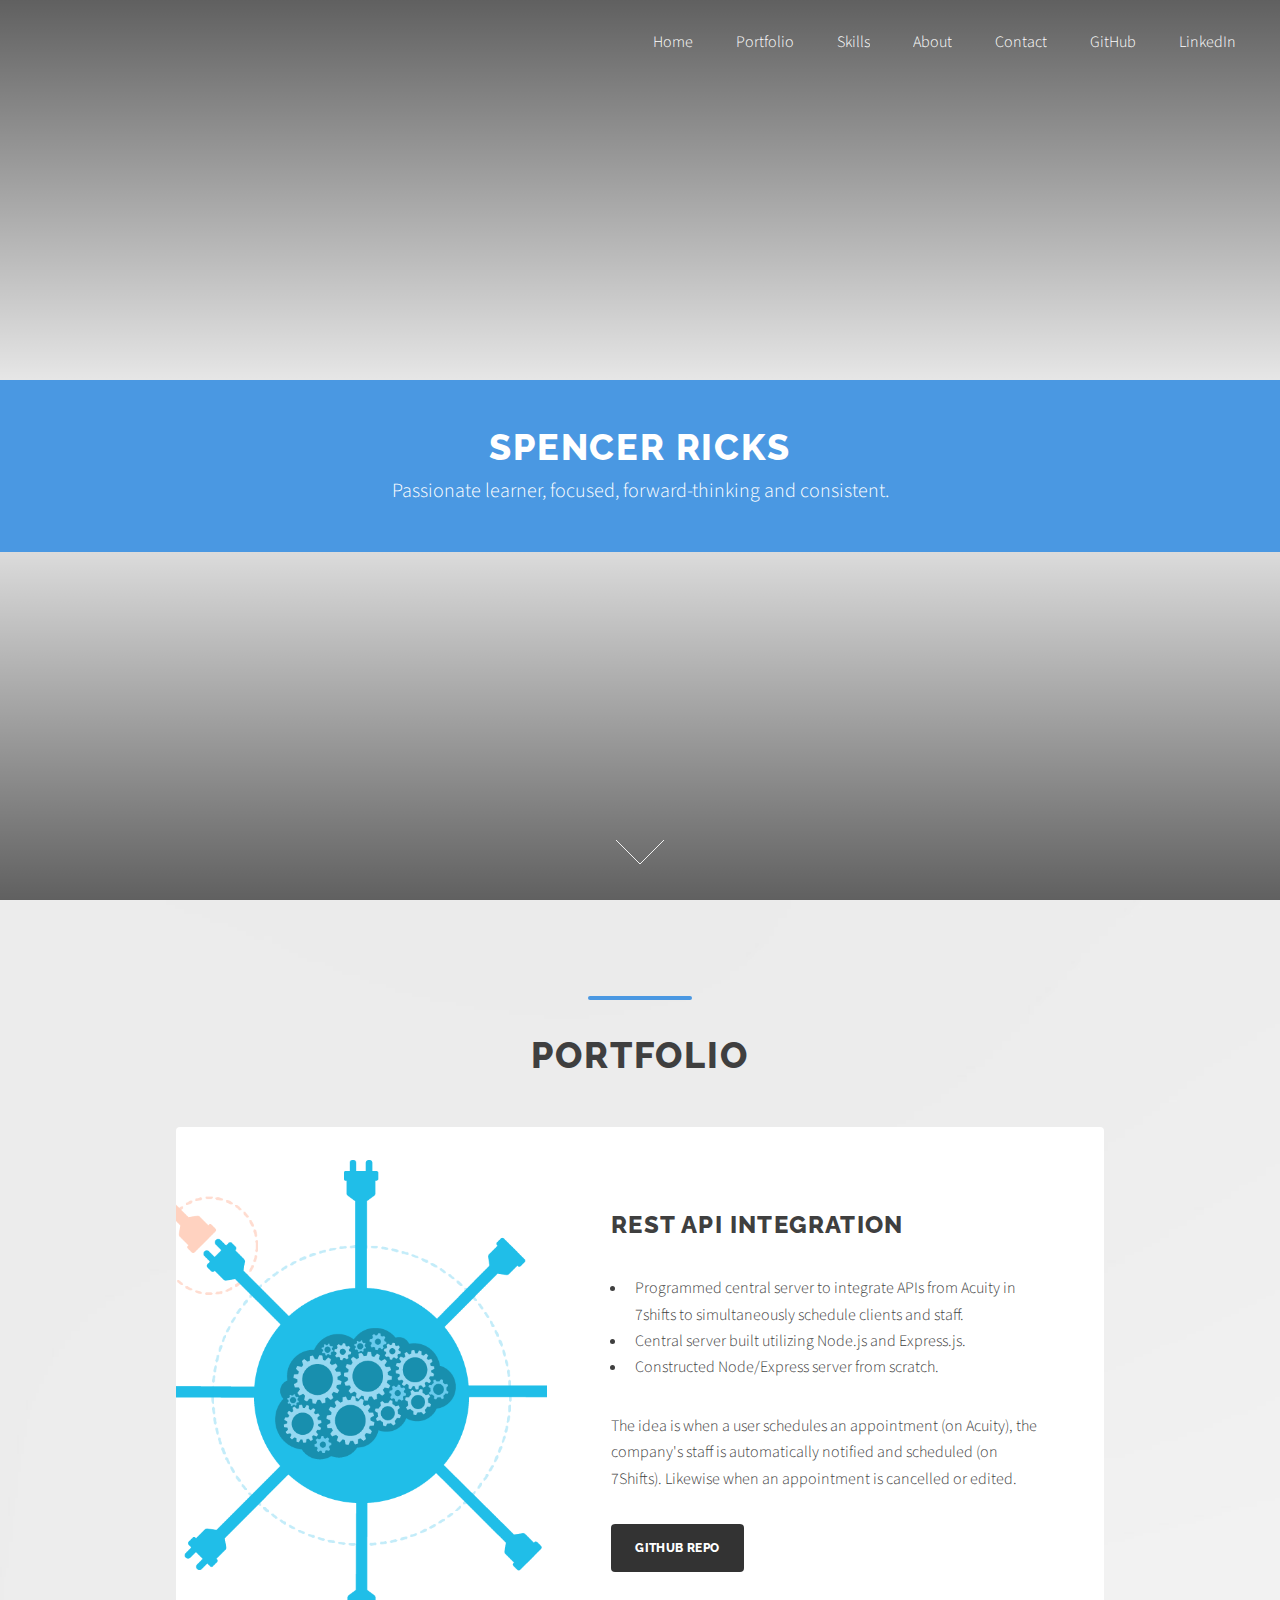
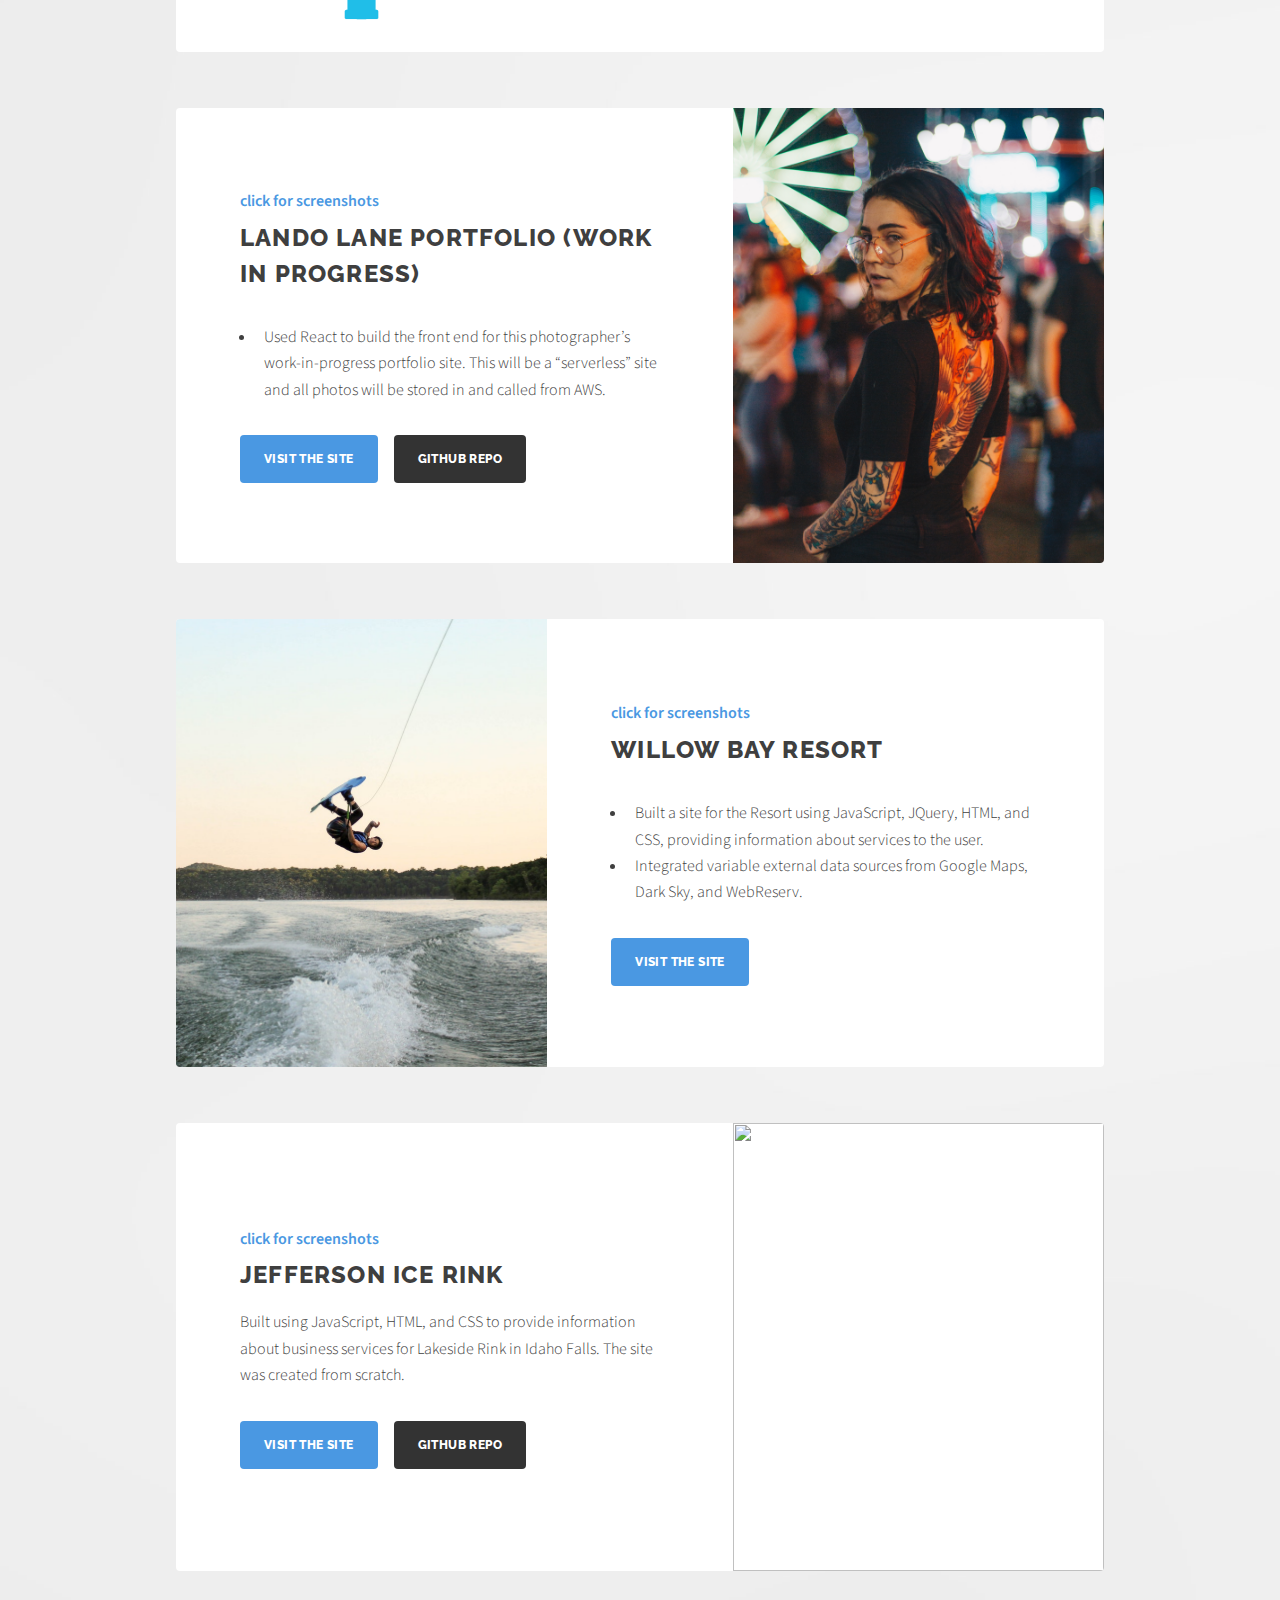
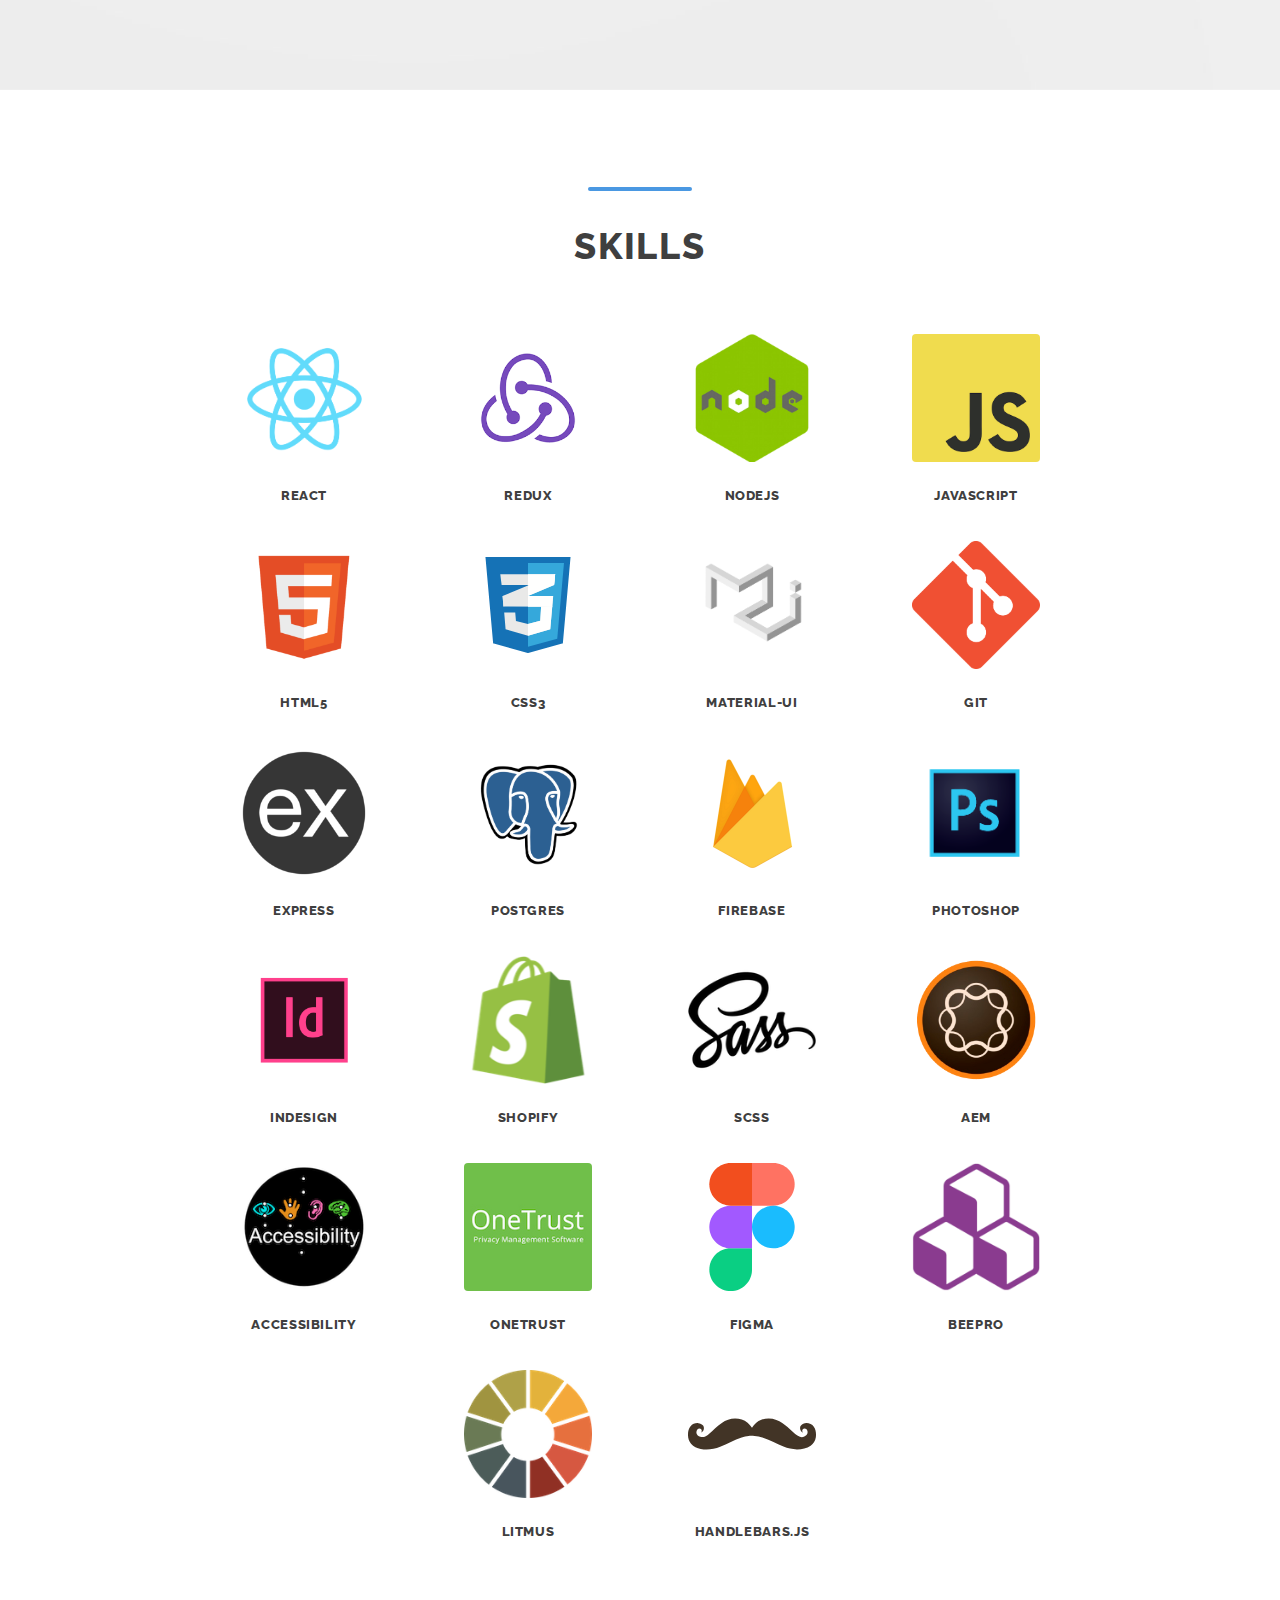
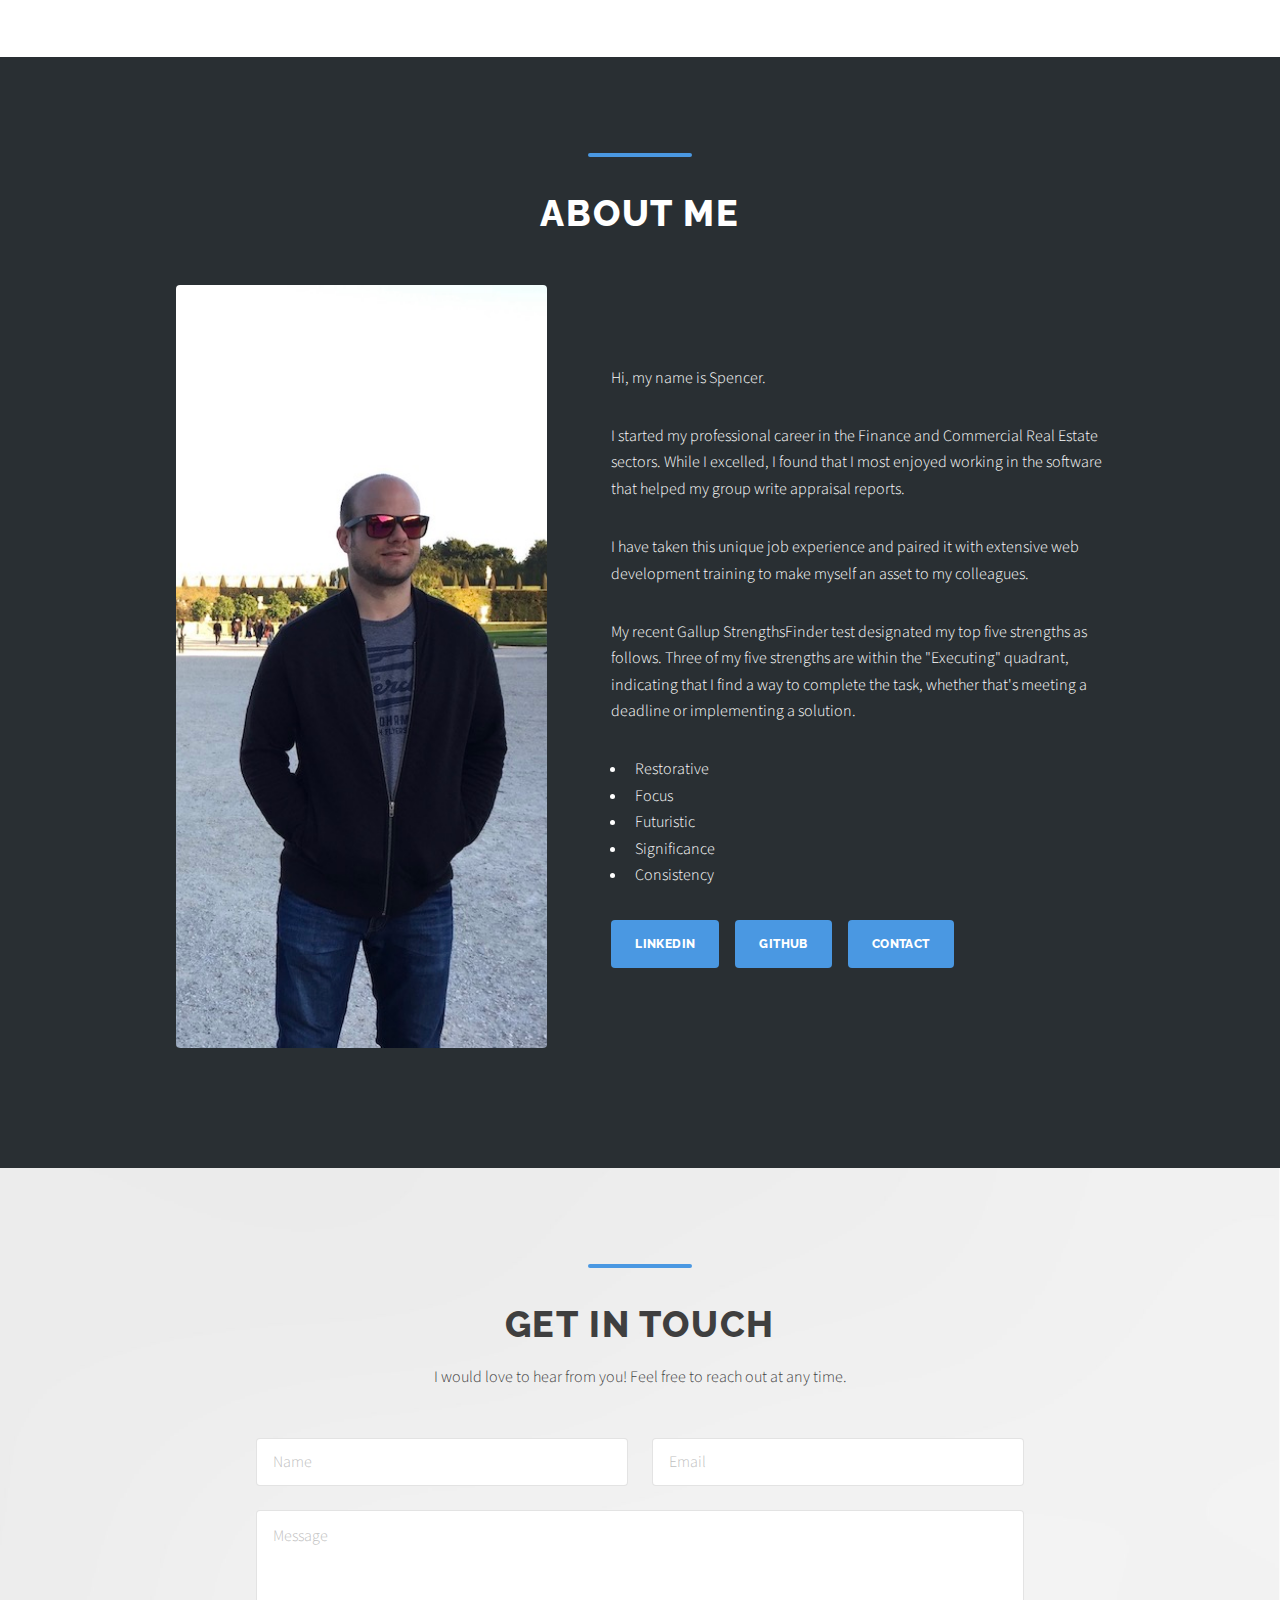
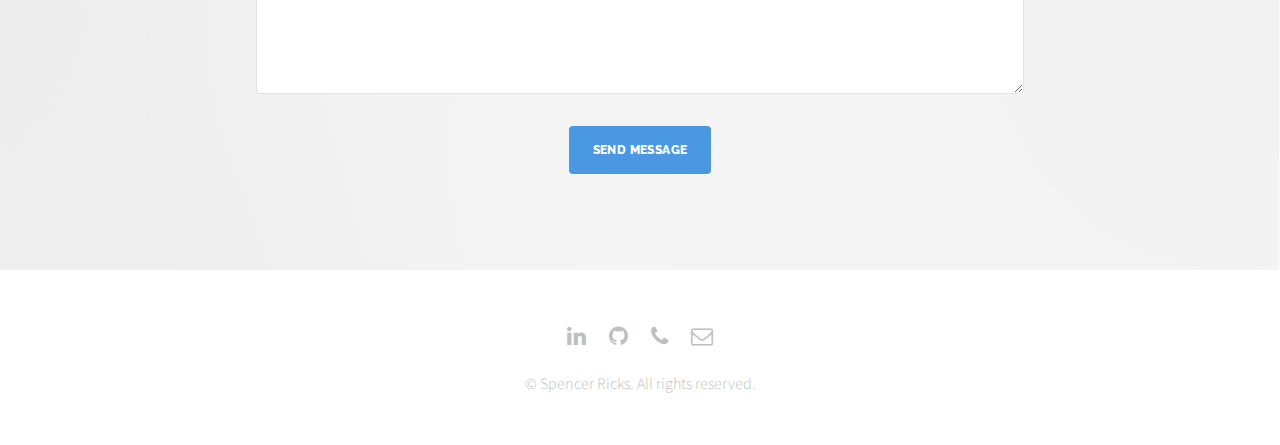
==== commit 53ec7bca: "Added doocuments to update skills and projects." ====
--- a/index.html
+++ b/index.html
@@ -112,7 +112,27 @@
 						<article class="post style2">
 							<div class="content">
 								<header>
-									<!-- <a href="./detailScreenshots.html" ><span class="category">click for screenshots</span></a> -->
+									<a href="./landoLaneScreenshots.html" ><span class="category">click for screenshots</span></a>
+									<h3>Lando Lane Portfolio (work in progress)</h3>
+								</header>
+								<p>
+									<ul>
+										<li>Used React to build the front end for this photographer’s work-in-progress portfolio site. This will be a “serverless” site and all photos will be stored in and called from AWS.</li>
+									</ul>
+								</p>
+								<!-- <p>The idea is when a user schedules an appointment (on Acuity), the company's staff is automatically notified and scheduled (on 7Shifts). Likewise when an appointment is cancelled or edited.</p> -->
+								<ul class="actions">
+									<li><a href="https://landolane-c2286.web.app/#/" class="button next">Visit the site</a></li>
+									<li><a onclick="window.open('https://github.com/spencerr9/LandoLane')" class="button next" style="background-color: #333">GitHub Repo</a></li>
+								</ul>
+							</div>
+							<div class="image" data-position="center"><img  src="./myImages/portrait1.jpg" alt="" /></div>
+						</article>
+		
+						<article class="post style2 alt">
+							<div class="content">
+								<header>
+									<a href="./willowBayScreenshots.html" ><span class="category">click for screenshots</span></a>
 									<h3>Willow Bay Resort</h3>
 								</header>
 								<p>
@@ -129,48 +149,48 @@
 							<div class="image" data-position="center"><img  src="./myImages/wakeboarding.jpg" alt="" /></div>
 						</article>
 		
-						<article class="post style2 alt">
-								<div class="content">
-									<header>
-										<a href="./iceRinkScreenshots.html" ><span class="category">click for screenshots</span></a>
-										<h3>Jefferson Ice Rink</h3>
-									</header>
-									<p>Built using JavaScript, HTML, and CSS to provide information about business services for Lakeside Rink in Idaho Falls. The site was created from scratch.</p>
-									<ul class="actions">
-										<li><a onclick="window.open('https://www.jeffersonicerink.com')" class="button next">Visit the site</a></li>
-										<li><a onclick="window.open('https://github.com/spencerr9/IceRink')" class="button next" style="background-color: #333">GitHub Repo</a></li>
-									</ul>
-								</div>
-								<div class="image" data-position="center"><img id="meal-prep" src="./myImages/landing.jpg" alt="" /></div>
-							</article>
-							<article class="post style2">
-								<div class="content">
-									<header>
-										<a href="./detailScreenshots.html" ><span class="category">click for screenshots</span></a>
-										<h3>Rocky Mountain Detail</h3>
-									</header>
-									<p>This site is a full-stack, mobile-responsive app that is a simple scheduler for a car detailing business. The app was built using React, Node, and SQL and was built from scratch.</p>
-									<ul class="actions">
-										<li><a onclick="window.open('https://www.rockymountaindetail.com')" class="button next">Visit the site</a></li>
-										<li><a onclick="window.open('https://github.com/spencerr9/detail-website')" class="button next" style="background-color: #333">GitHub Repo</a></li>
-									</ul>
-								</div>
-								<div class="image" data-position="center"><img  src="./myImages/car-photo.jpg" alt="" /></div>
-							</article>
-							<article class="post style2 alt">
-								<div class="content">
-									<header>
-										<a href="./prappScreenshots.html" ><span class="category">click for screenshots</span></a>
-										<h3>Prep App</h3>
-									</header>
-									<p>A simple solution for those who plan their meals. This website allows the user to add a recipe to a calendar, which populates a grocery list, and keeps the user on track for their meal planning goals. This site was built from scratch in React, Node, and SQL. </p>
-									<ul class="actions">
-										<li><a onclick="window.open('https://prapp.cartr.co/#/')" class="button next">Visit the site</a></li>
-										<li><a onclick="window.open('https://github.com/group-repos/prapp')" class="button next" style="background-color: #333">GitHub Repo</a></li>
-									</ul>
-								</div>
-								<div class="image" data-position="center"><img id="meal-prep" src="./myImages/meal-prep.jpg" alt="" /></div>
-							</article>
+						<article class="post style2">
+							<div class="content">
+								<header>
+									<a href="./iceRinkScreenshots.html" ><span class="category">click for screenshots</span></a>
+									<h3>Jefferson Ice Rink</h3>
+								</header>
+								<p>Built using JavaScript, HTML, and CSS to provide information about business services for Lakeside Rink in Idaho Falls. The site was created from scratch.</p>
+								<ul class="actions">
+									<li><a onclick="window.open('https://ice-rink-3df93.web.app/')" class="button next">Visit the site</a></li>
+									<li><a onclick="window.open('https://github.com/spencerr9/IceRink')" class="button next" style="background-color: #333">GitHub Repo</a></li>
+								</ul>
+							</div>
+							<div class="image" data-position="center"><img id="meal-prep" src="./myImages/landing.jpg" alt="" /></div>
+						</article>
+						<!-- <article class="post style2">
+							<div class="content">
+								<header>
+									<a href="./detailScreenshots.html" ><span class="category">click for screenshots</span></a>
+									<h3>Rocky Mountain Detail</h3>
+								</header>
+								<p>This site is a full-stack, mobile-responsive app that is a simple scheduler for a car detailing business. The app was built using React, Node, and SQL and was built from scratch.</p>
+								<ul class="actions">
+									<li><a onclick="window.open('https://www.rockymountaindetail.com')" class="button next">Visit the site</a></li>
+									<li><a onclick="window.open('https://github.com/spencerr9/detail-website')" class="button next" style="background-color: #333">GitHub Repo</a></li>
+								</ul>
+							</div>
+							<div class="image" data-position="center"><img  src="./myImages/car-photo.jpg" alt="" /></div>
+						</article> -->
+						<!-- <article class="post style2 alt">
+							<div class="content">
+								<header>
+									<a href="./prappScreenshots.html" ><span class="category">click for screenshots</span></a>
+									<h3>Prep App</h3>
+								</header>
+								<p>A simple solution for those who plan their meals. This website allows the user to add a recipe to a calendar, which populates a grocery list, and keeps the user on track for their meal planning goals. This site was built from scratch in React, Node, and SQL. </p>
+								<ul class="actions">
+									<li><a onclick="window.open('https://prapp.cartr.co/#/')" class="button next">Visit the site</a></li>
+									<li><a onclick="window.open('https://github.com/group-repos/prapp')" class="button next" style="background-color: #333">GitHub Repo</a></li>
+								</ul>
+							</div>
+							<div class="image" data-position="center"><img id="meal-prep" src="./myImages/meal-prep.jpg" alt="" /></div>
+						</article> -->
 						</div>
 					</section>
 
@@ -244,6 +264,51 @@
 								<li>
 									<span class="image"><img src="./myImages/indesign.png" alt="" /></span>
 									<h3>Indesign</h3>
+									<!-- <p>Mauris aliquam</p> -->
+								</li>
+								<li>
+									<span class="image"><img src="./myImages/Shopify.png" alt="" /></span>
+									<h3>Shopify</h3>
+									<!-- <p>Mauris aliquam</p> -->
+								</li>
+								<li>
+									<span class="image"><img src="./myImages/sass.png" alt="" /></span>
+									<h3>SCSS</h3>
+									<!-- <p>Mauris aliquam</p> -->
+								</li>
+								<li>
+									<span class="image"><img src="./myImages/AEM.png" alt="" /></span>
+									<h3>AEM</h3>
+									<!-- <p>Mauris aliquam</p> -->
+								</li>
+								<li>
+									<span class="image"><img src="./myImages/accessibility.png" alt="" /></span>
+									<h3>Accessibility</h3>
+									<!-- <p>Mauris aliquam</p> -->
+								</li>
+								<li>
+									<span class="image"><img src="./myImages/onetrust-logo.jpg" alt="" /></span>
+									<h3>OneTrust</h3>
+									<!-- <p>Mauris aliquam</p> -->
+								</li>
+								<li>
+									<span class="image"><img src="./myImages/figma.svg" alt="" style="height: 128px;" /></span>
+									<h3>Figma</h3>
+									<!-- <p>Mauris aliquam</p> -->
+								</li>
+								<li>
+									<span class="image"><img src="./myImages/beepro.webp" alt="" /></span>
+									<h3>BeePro</h3>
+									<!-- <p>Mauris aliquam</p> -->
+								</li>
+								<li>
+									<span class="image"><img src="./myImages/Litmus.png" alt="" /></span>
+									<h3>Litmus</h3>
+									<!-- <p>Mauris aliquam</p> -->
+								</li>
+								<li>
+									<span class="image"><img src="./myImages/handlebars.svg" alt="" style="height: 128px;" /></span>
+									<h3>Handlebars.js</h3>
 									<!-- <p>Mauris aliquam</p> -->
 								</li>
 							</ul>
@@ -276,7 +341,7 @@
 									</header>
 									<p>Hi, my name is Spencer.</p>
 									<p>I started my professional career in the Finance and Commercial Real Estate sectors. While I excelled, I found that I most enjoyed working in the software that helped my group write appraisal reports. </p>
-									<p>I have taken this unique job experience and paired it with extensive web development training to make myself an asset to my next team.</p>
+									<p>I have taken this unique job experience and paired it with extensive web development training to make myself an asset to my colleagues.</p>
 									<p>My recent Gallup StrengthsFinder test designated my top five strengths as follows. Three of my five strengths are within the "Executing" quadrant, indicating that I find a way to complete the task, whether that's meeting a deadline or implementing a solution.</p>
 									<ul>
 										<li>Restorative</li>
--- a/assets/css/main.css
+++ b/assets/css/main.css
@@ -2964,7 +2964,7 @@
 			}
 
 				ul.faces li .image img {
-					border-radius: 100%;
+					/* border-radius: 100%; */
 					width: 8rem;
 				}
 
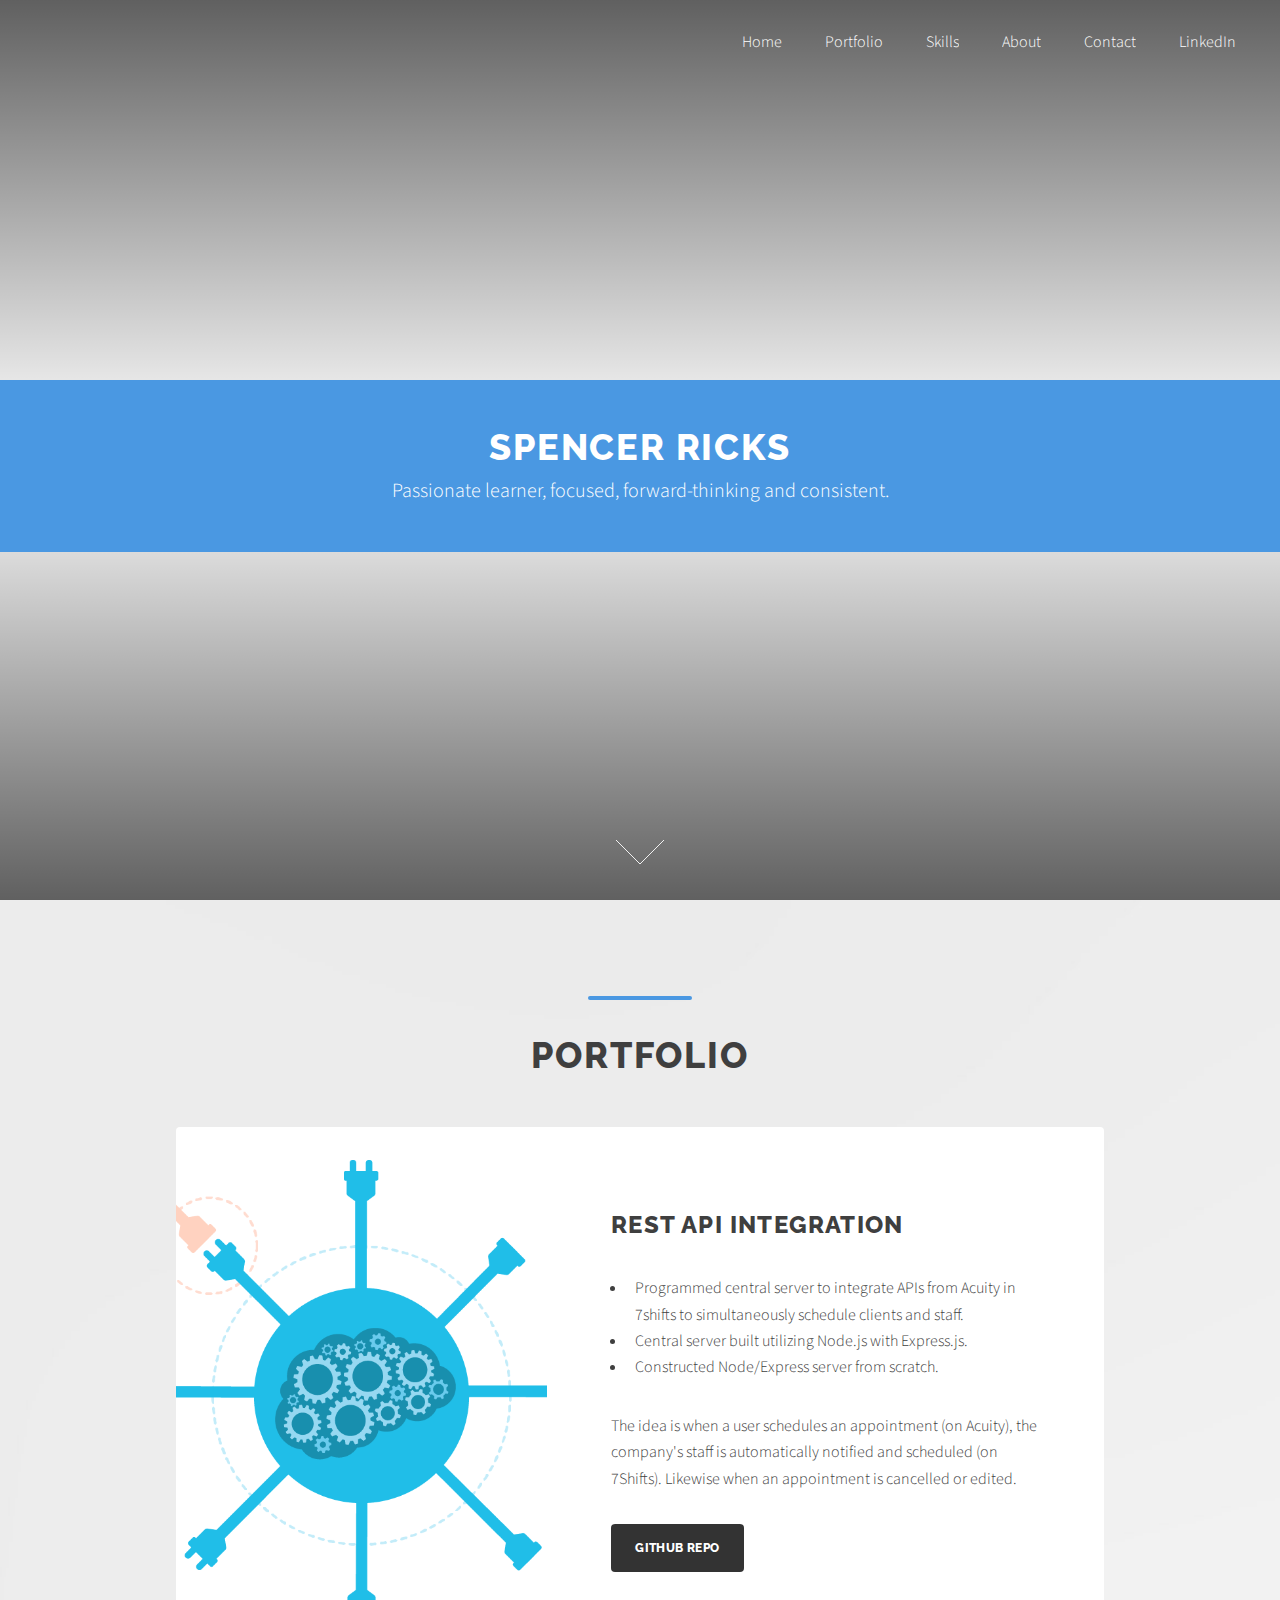
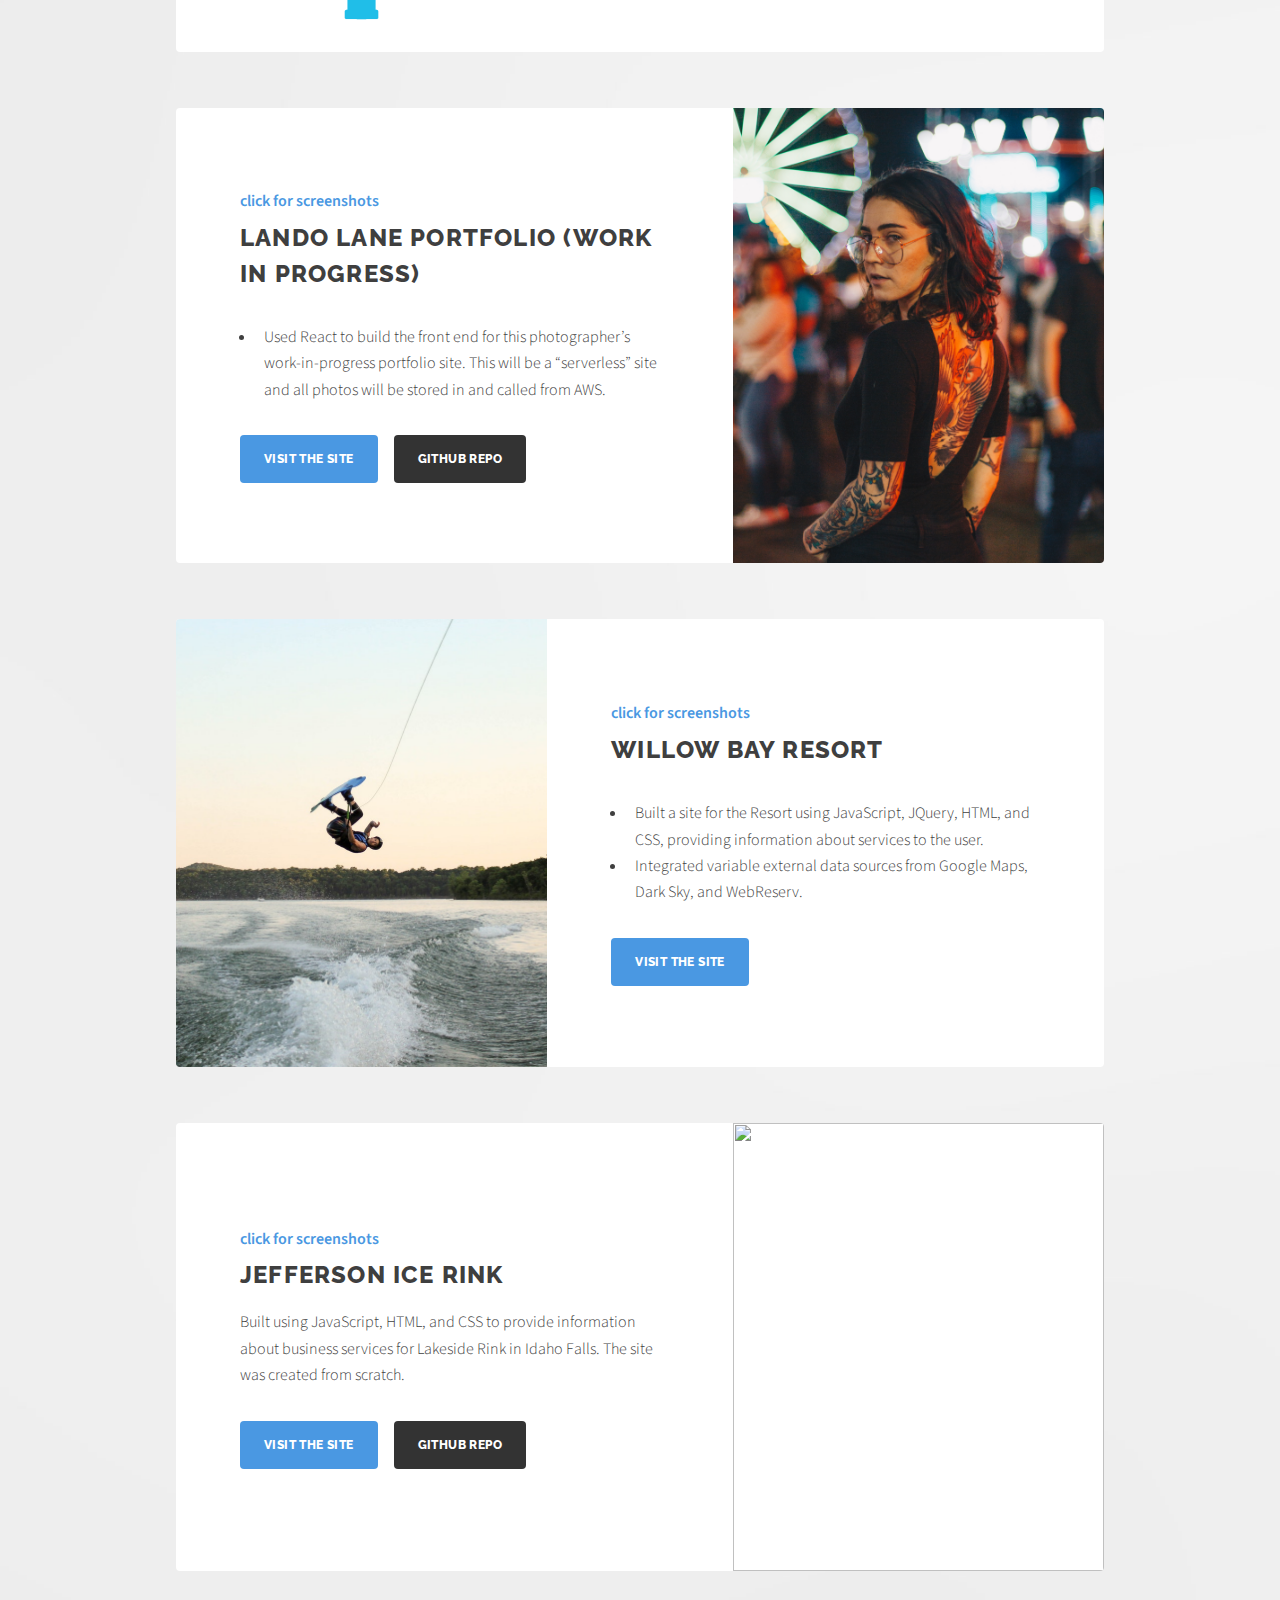
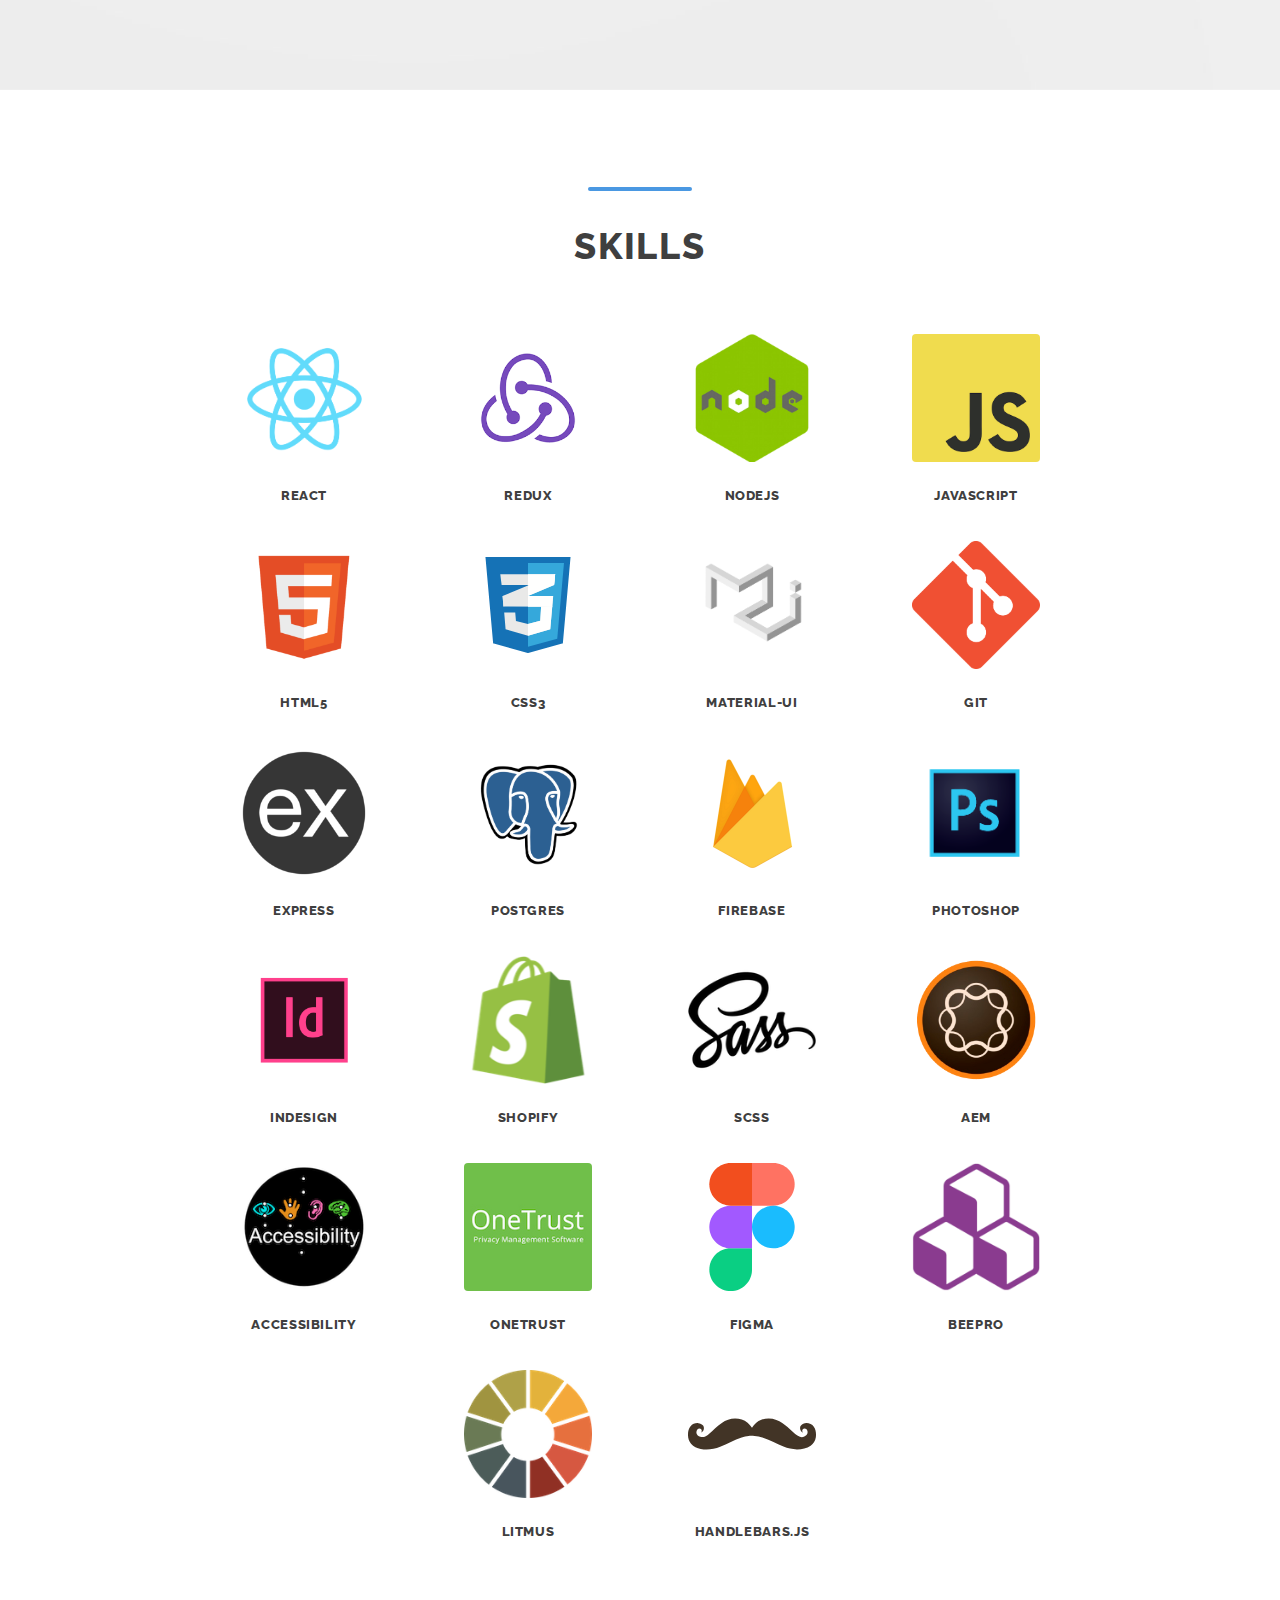
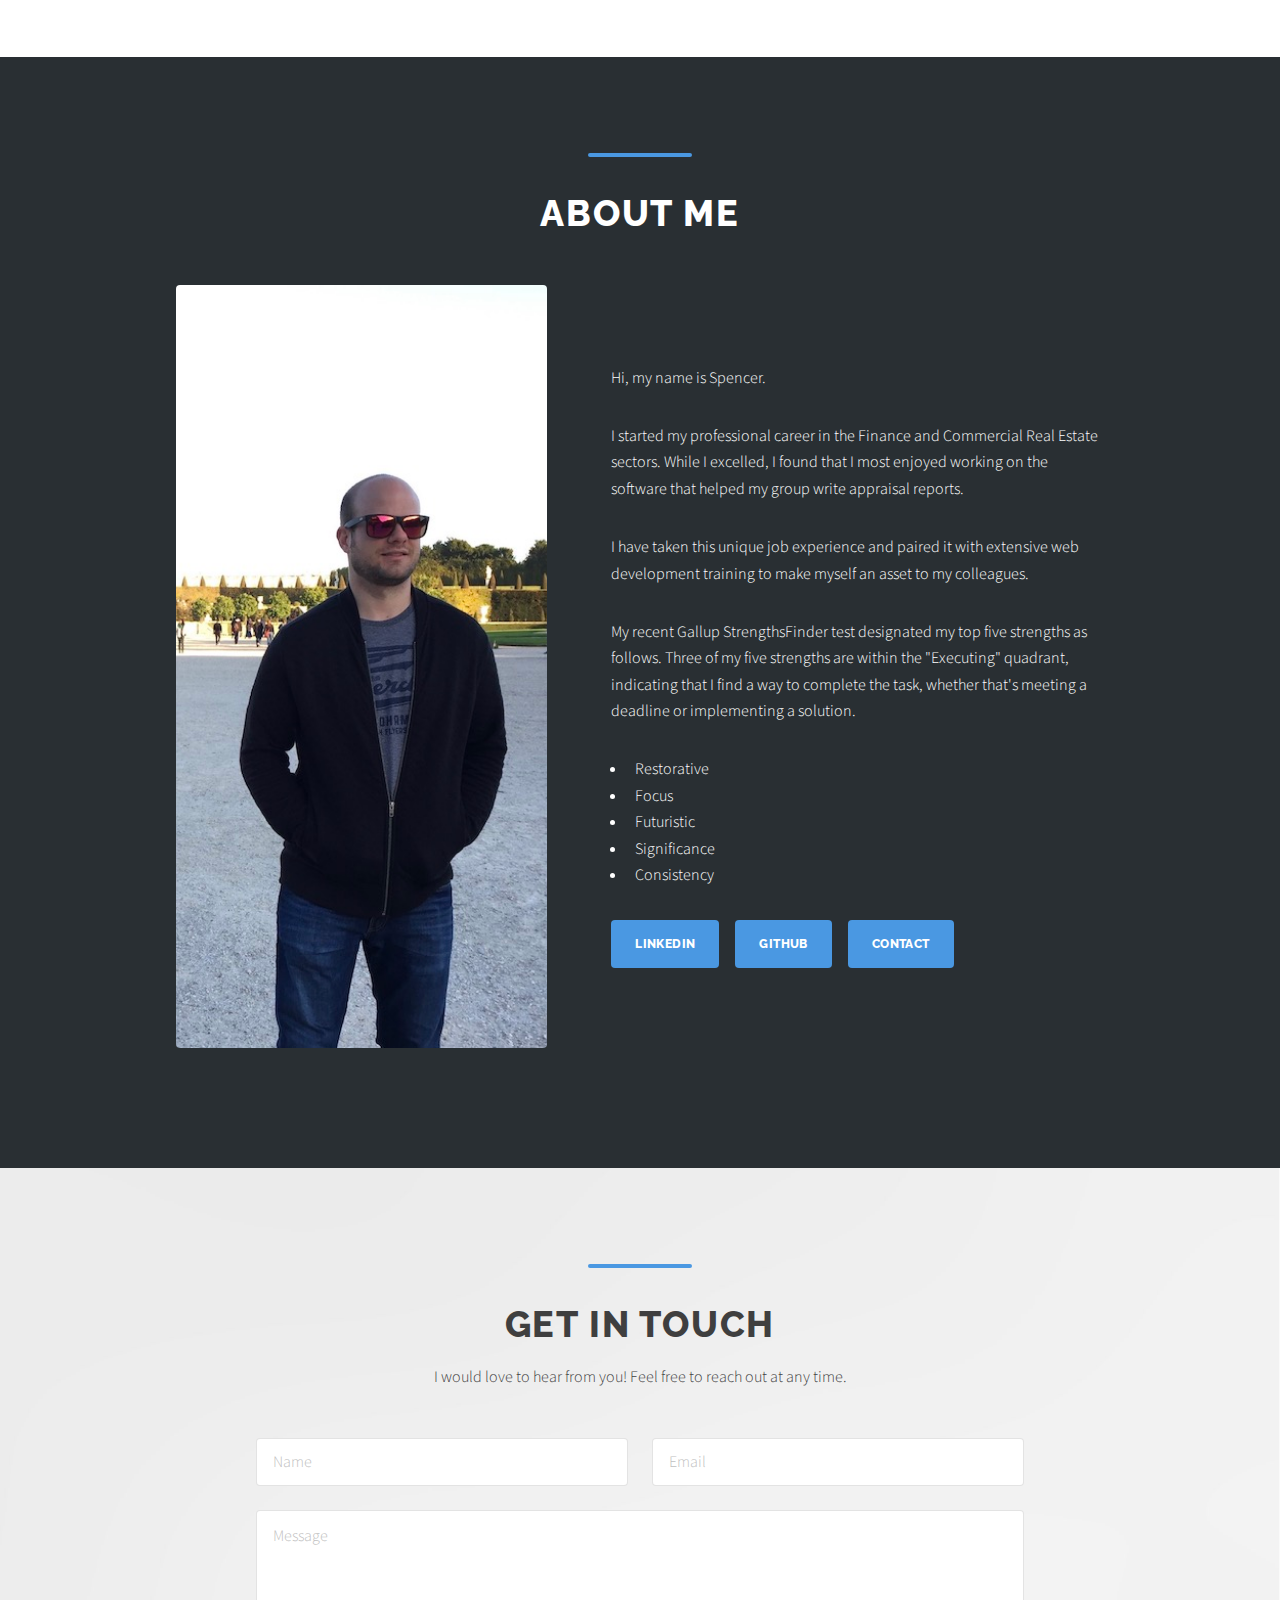
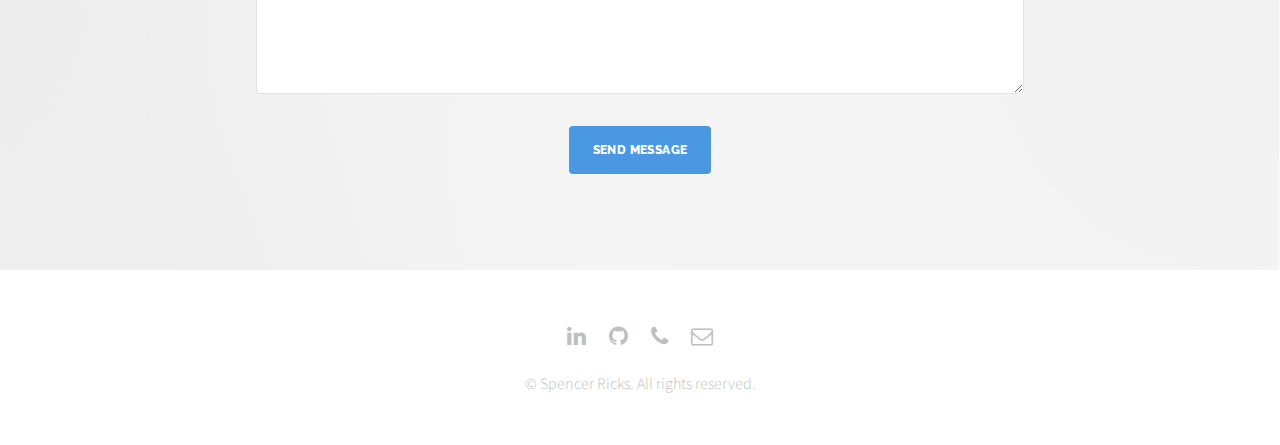
==== commit 27e60cf4: "Made styling and copy changes" ====
--- a/index.html
+++ b/index.html
@@ -63,7 +63,7 @@
 									<li><a href="#skills">Skills</a></li>
 									<li><a href="#About">About</a></li>
 									<li><a href="#contact">Contact</a></li>
-									<li><a onclick="window.open('https://github.com/spencerr9')" href="">GitHub</a></li>
+									<!-- <li><a onclick="window.open('https://github.com/spencerr9')" href="">GitHub</a></li> -->
 									<li><a onclick="window.open('https://www.linkedin.com/in/spencerr9')" href="">LinkedIn</a></li>
 									<!-- <li><a href="elements.html">Elements</a></li> -->
 								</ul>
@@ -96,7 +96,7 @@
 								<p>
 									<ul>
 										<li>Programmed central server to integrate APIs from Acuity in 7shifts to simultaneously schedule clients and staff.</li>
-										<li>Central server built utilizing Node.js and Express.js.</li>
+										<li>Central server built utilizing Node.js with Express.js.</li>
 										<li>Constructed Node/Express server from scratch.</li>
 									</ul>
 								</p>
@@ -340,7 +340,7 @@
 										<!-- <h3>Finibus et magna</h3> -->
 									</header>
 									<p>Hi, my name is Spencer.</p>
-									<p>I started my professional career in the Finance and Commercial Real Estate sectors. While I excelled, I found that I most enjoyed working in the software that helped my group write appraisal reports. </p>
+									<p>I started my professional career in the Finance and Commercial Real Estate sectors. While I excelled, I found that I most enjoyed working on the software that helped my group write appraisal reports. </p>
 									<p>I have taken this unique job experience and paired it with extensive web development training to make myself an asset to my colleagues.</p>
 									<p>My recent Gallup StrengthsFinder test designated my top five strengths as follows. Three of my five strengths are within the "Executing" quadrant, indicating that I find a way to complete the task, whether that's meeting a deadline or implementing a solution.</p>
 									<ul>
@@ -420,10 +420,10 @@
 							<!-- <li><a href="#" class="icon alt fa-twitter"><span class="label">Twitter</span></a></li> -->
 							<!-- <li><a href="#" class="icon alt fa-facebook"><span class="label">Facebook</span></a></li> -->
 							<!-- <li><a href="#" class="icon alt fa-instagram"><span class="label">Instagram</span></a></li> -->
-							<li><a onclick="window.open('https://www.linkedin.com/in/spencerr9')" class="icon alt fa-linkedin"><span class="label">LinkedIn<img src="./myImages/LinkedIn-Icon.png" ></span></a></li>
-							<li><a onclick="window.open('https://github.com/spencerr9')" class="icon alt fa-github"><span class="label">GitHub</span></a></li>
-							<li><a href="tel:773.966.8473" class="icon alt fa-phone"><span class="label">Phone</span></a></li>
-							<li><a href="mailto:spencer.ricks9@gmail.com" class="icon alt fa-envelope-o"><span class="label">Email</span></a></li>
+							<li><a onclick="window.open('https://www.linkedin.com/in/spencerr9')" title="LinkedIn" class="icon alt fa-linkedin"><span class="label">LinkedIn<img src="./myImages/LinkedIn-Icon.png" ></span></a></li>
+							<li><a onclick="window.open('https://github.com/spencerr9')" title="GitHub" class="icon alt fa-github"><span class="label">GitHub</span></a></li>
+							<li><a href="tel:773.966.8473" title="Phone number" class="icon alt fa-phone"><span class="label">Phone</span></a></li>
+							<li><a href="mailto:spencer.ricks9@gmail.com" title="Email" class="icon alt fa-envelope-o"><span class="label">Email</span></a></li>
 						</ul>
 						<p class="copyright">&copy; Spencer Ricks. All rights reserved.</p>
 					</footer>
--- a/assets/css/main.css
+++ b/assets/css/main.css
@@ -2997,6 +2997,7 @@
 
 			ul.faces li .image img {
 				width: 6rem;
+				max-height: 88px;
 			}
 
 		}
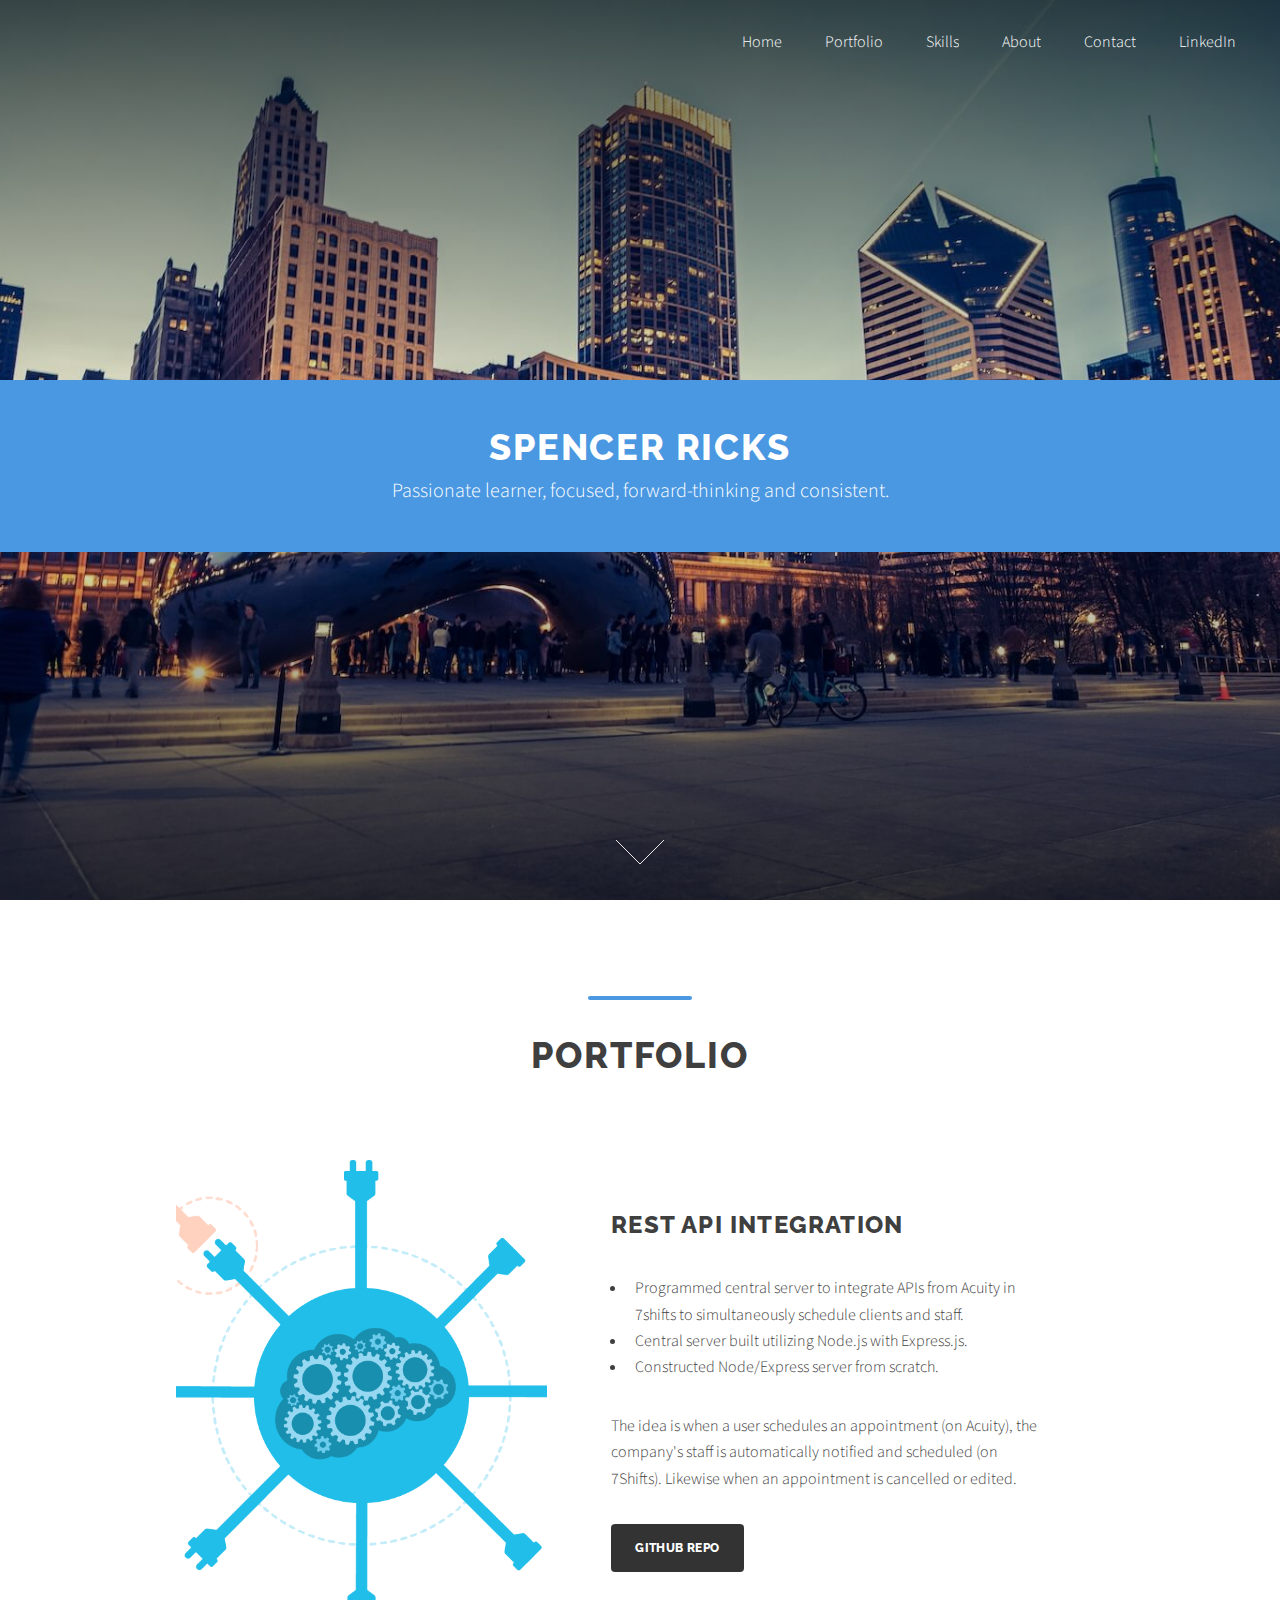
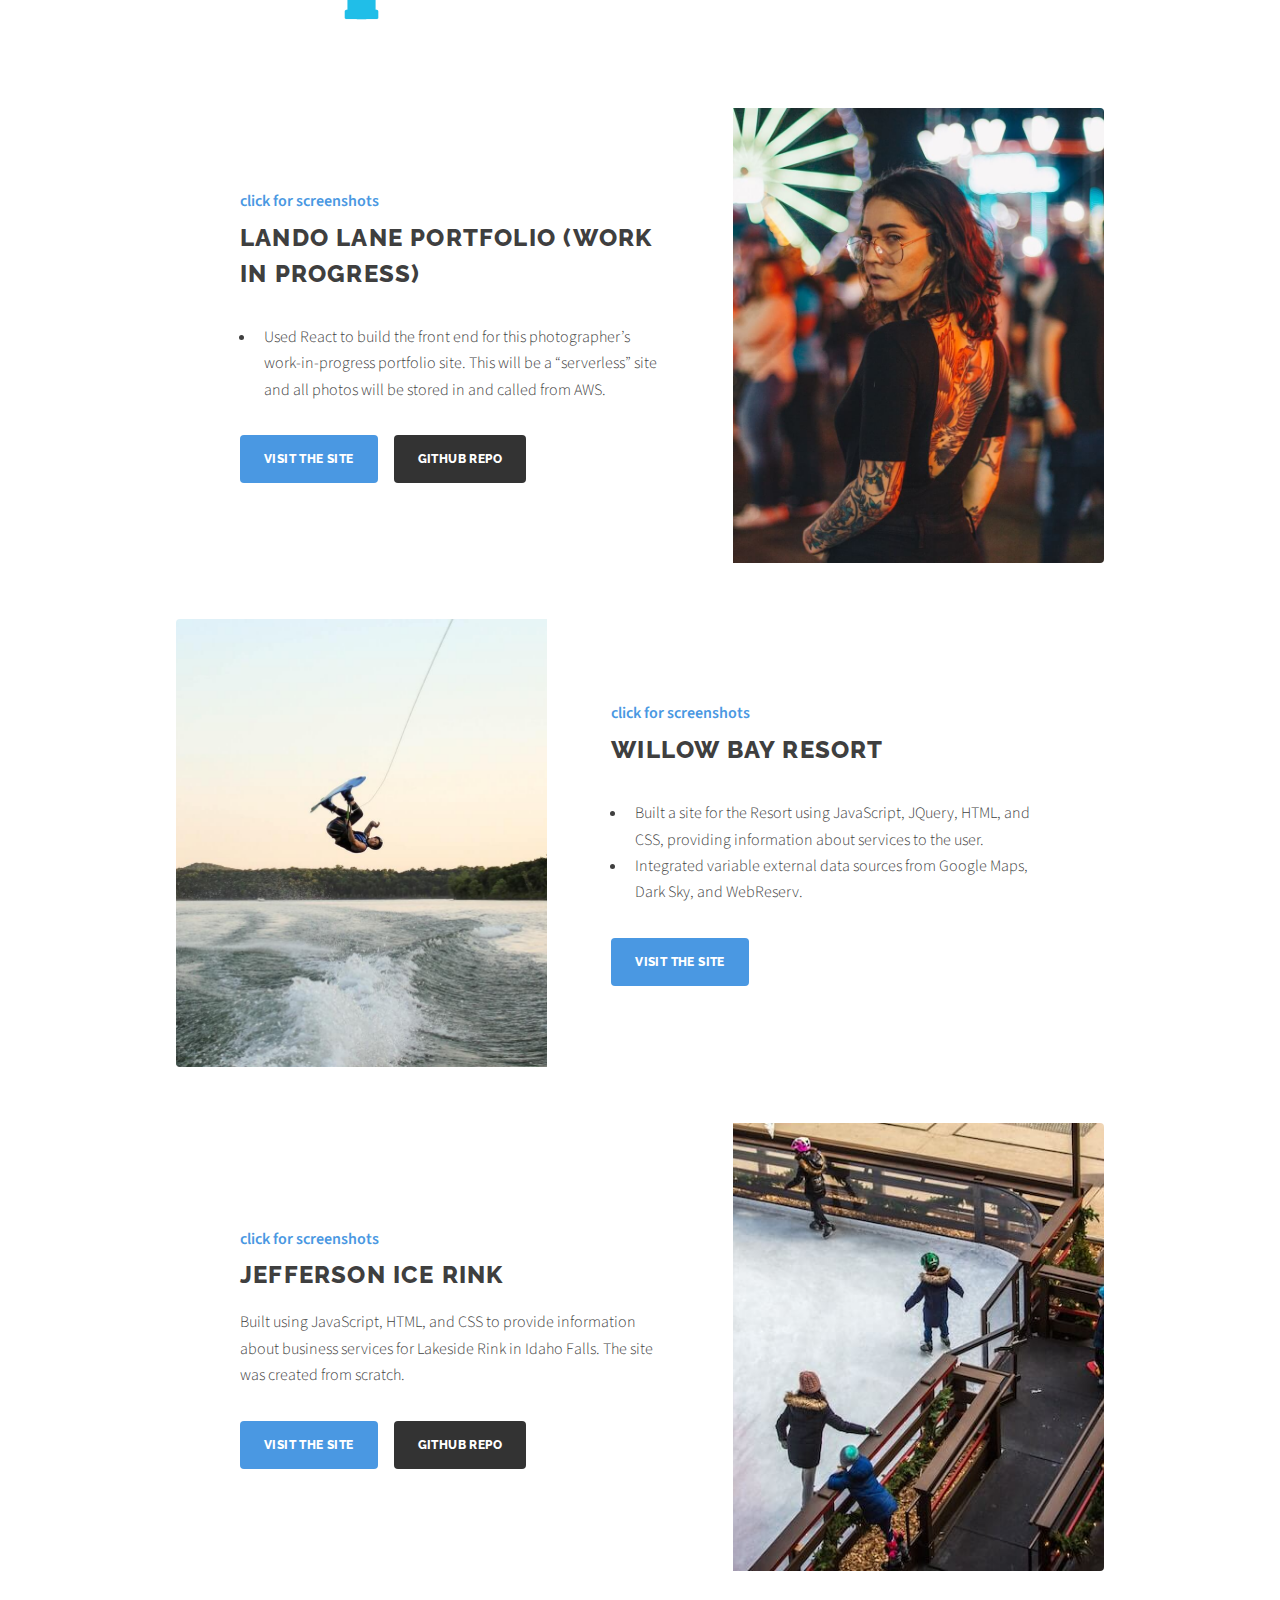
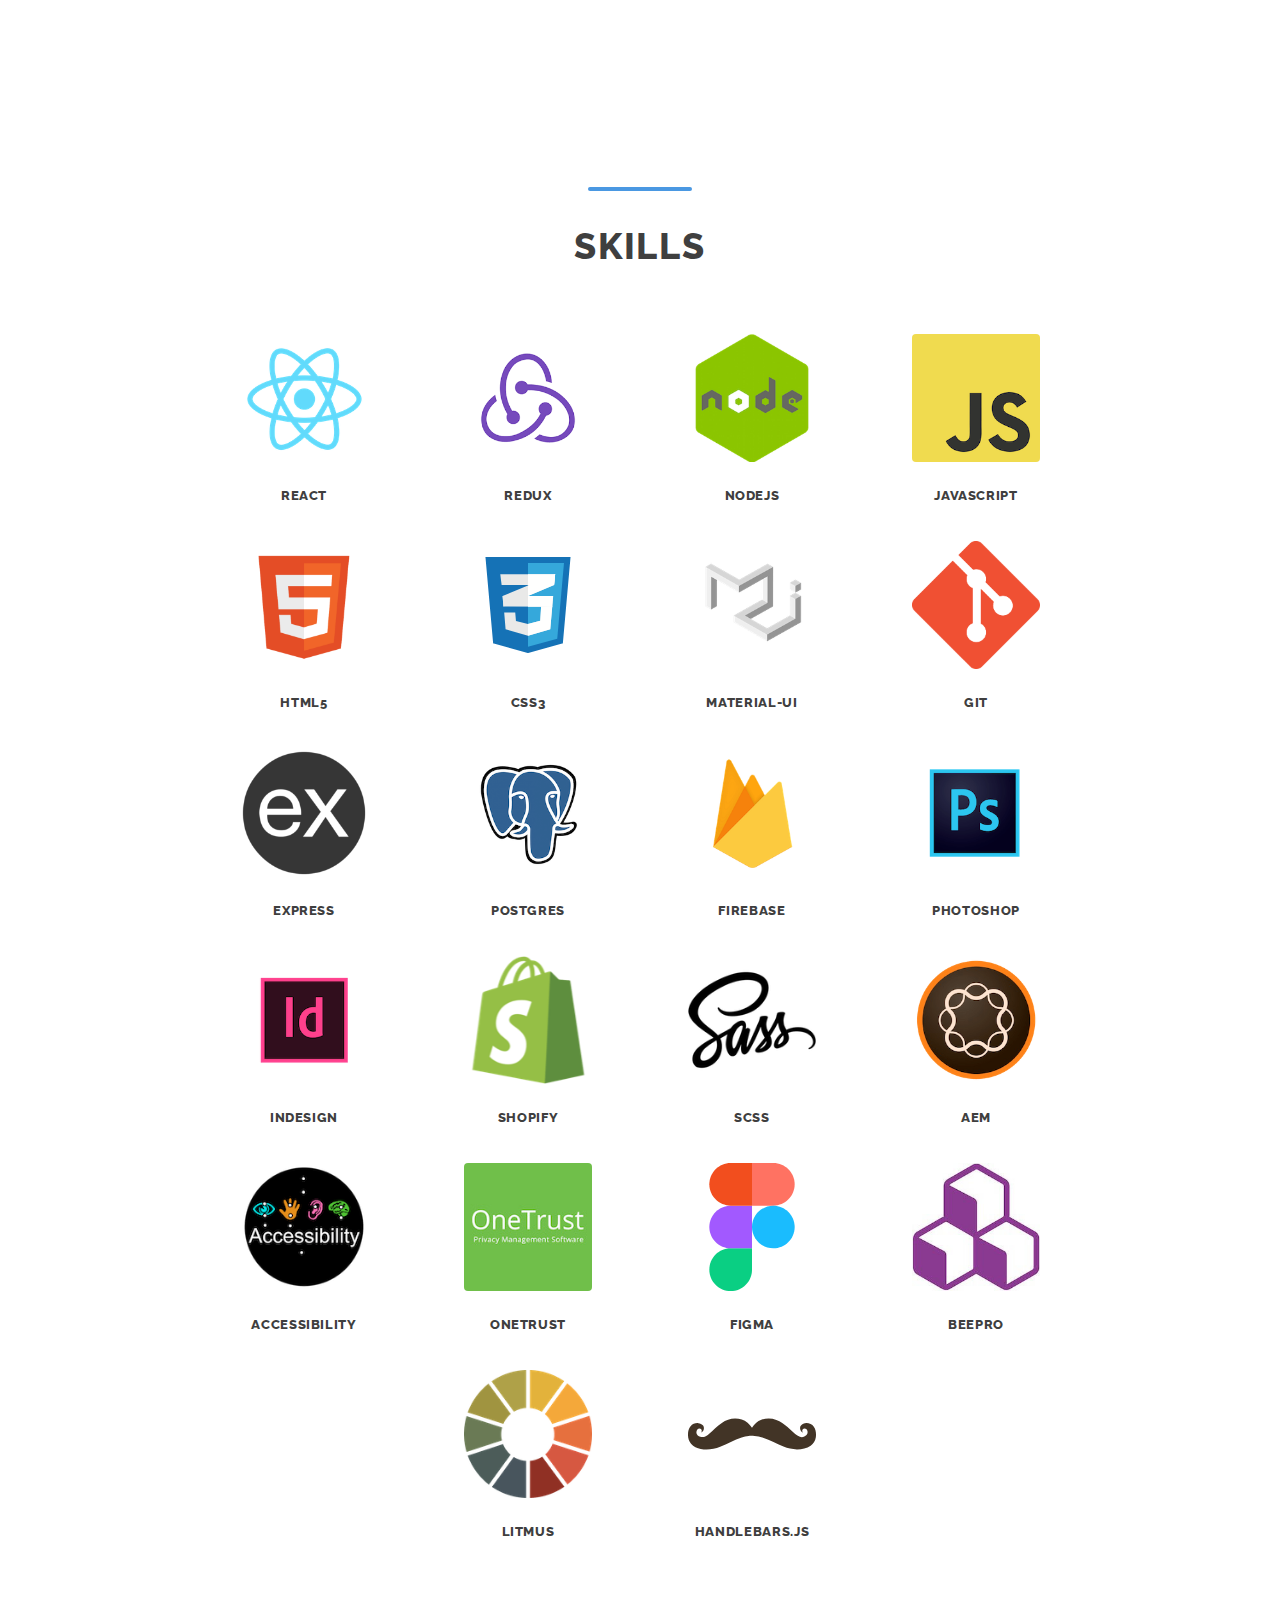
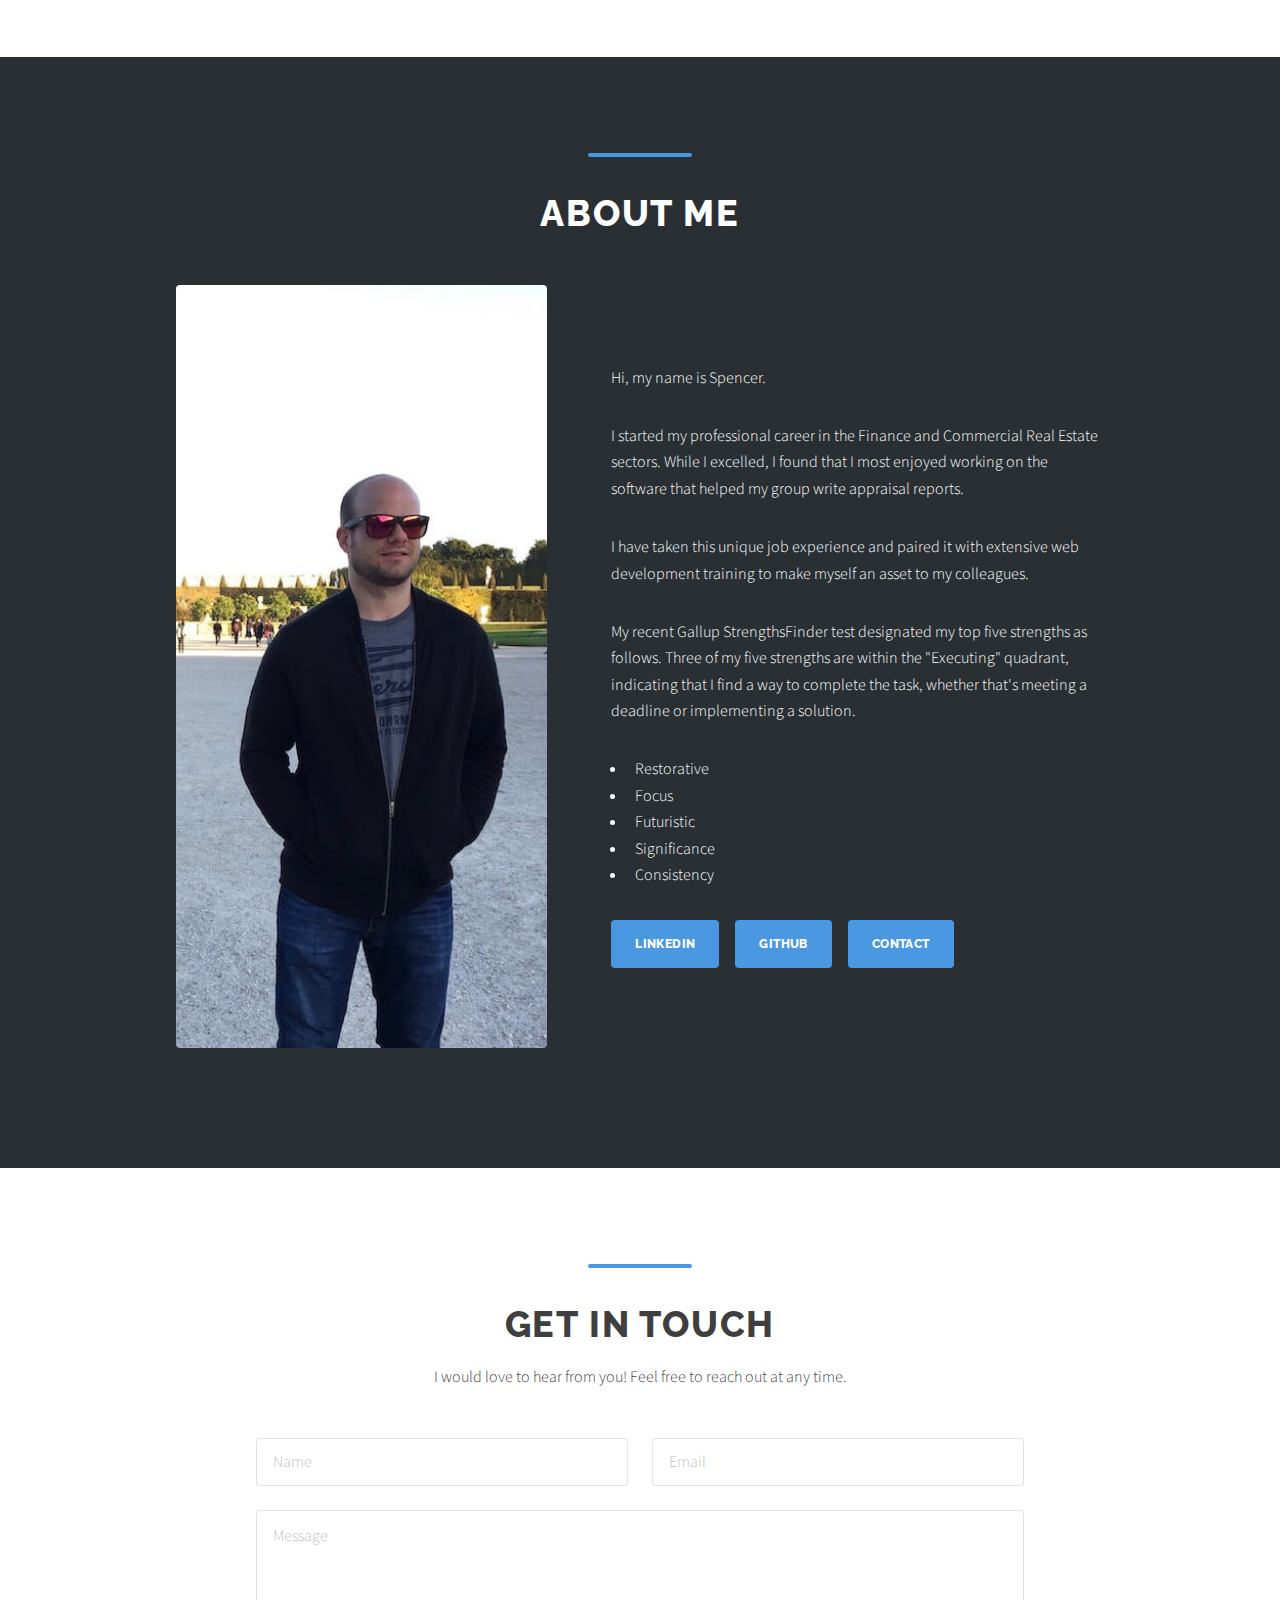
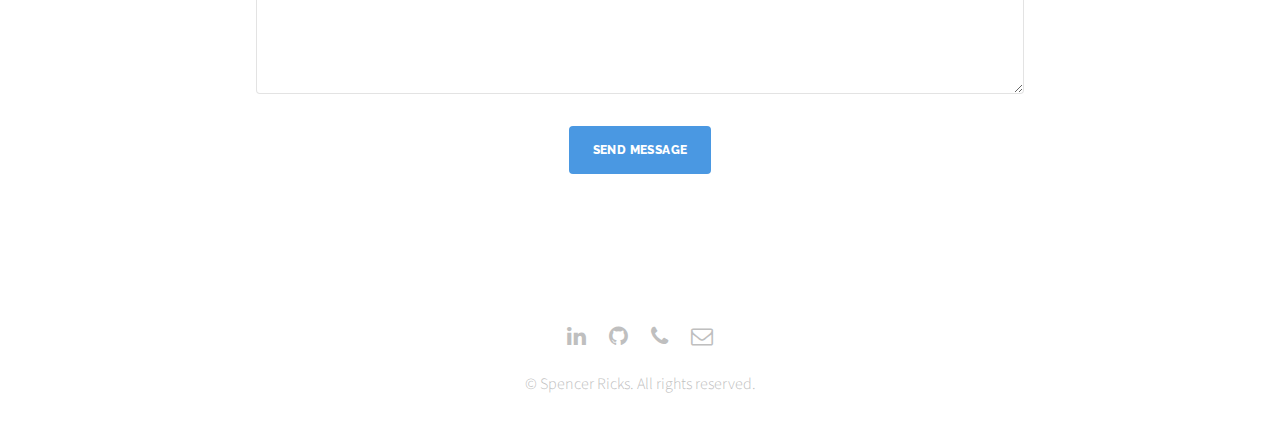
==== commit e85d2b65: "Optimized images" ====
--- a/index.html
+++ b/index.html
@@ -297,7 +297,7 @@
 									<!-- <p>Mauris aliquam</p> -->
 								</li>
 								<li>
-									<span class="image"><img src="./myImages/beepro.webp" alt="" /></span>
+									<span class="image"><img src="./myImages/beepro.jpg" alt="" /></span>
 									<h3>BeePro</h3>
 									<!-- <p>Mauris aliquam</p> -->
 								</li>
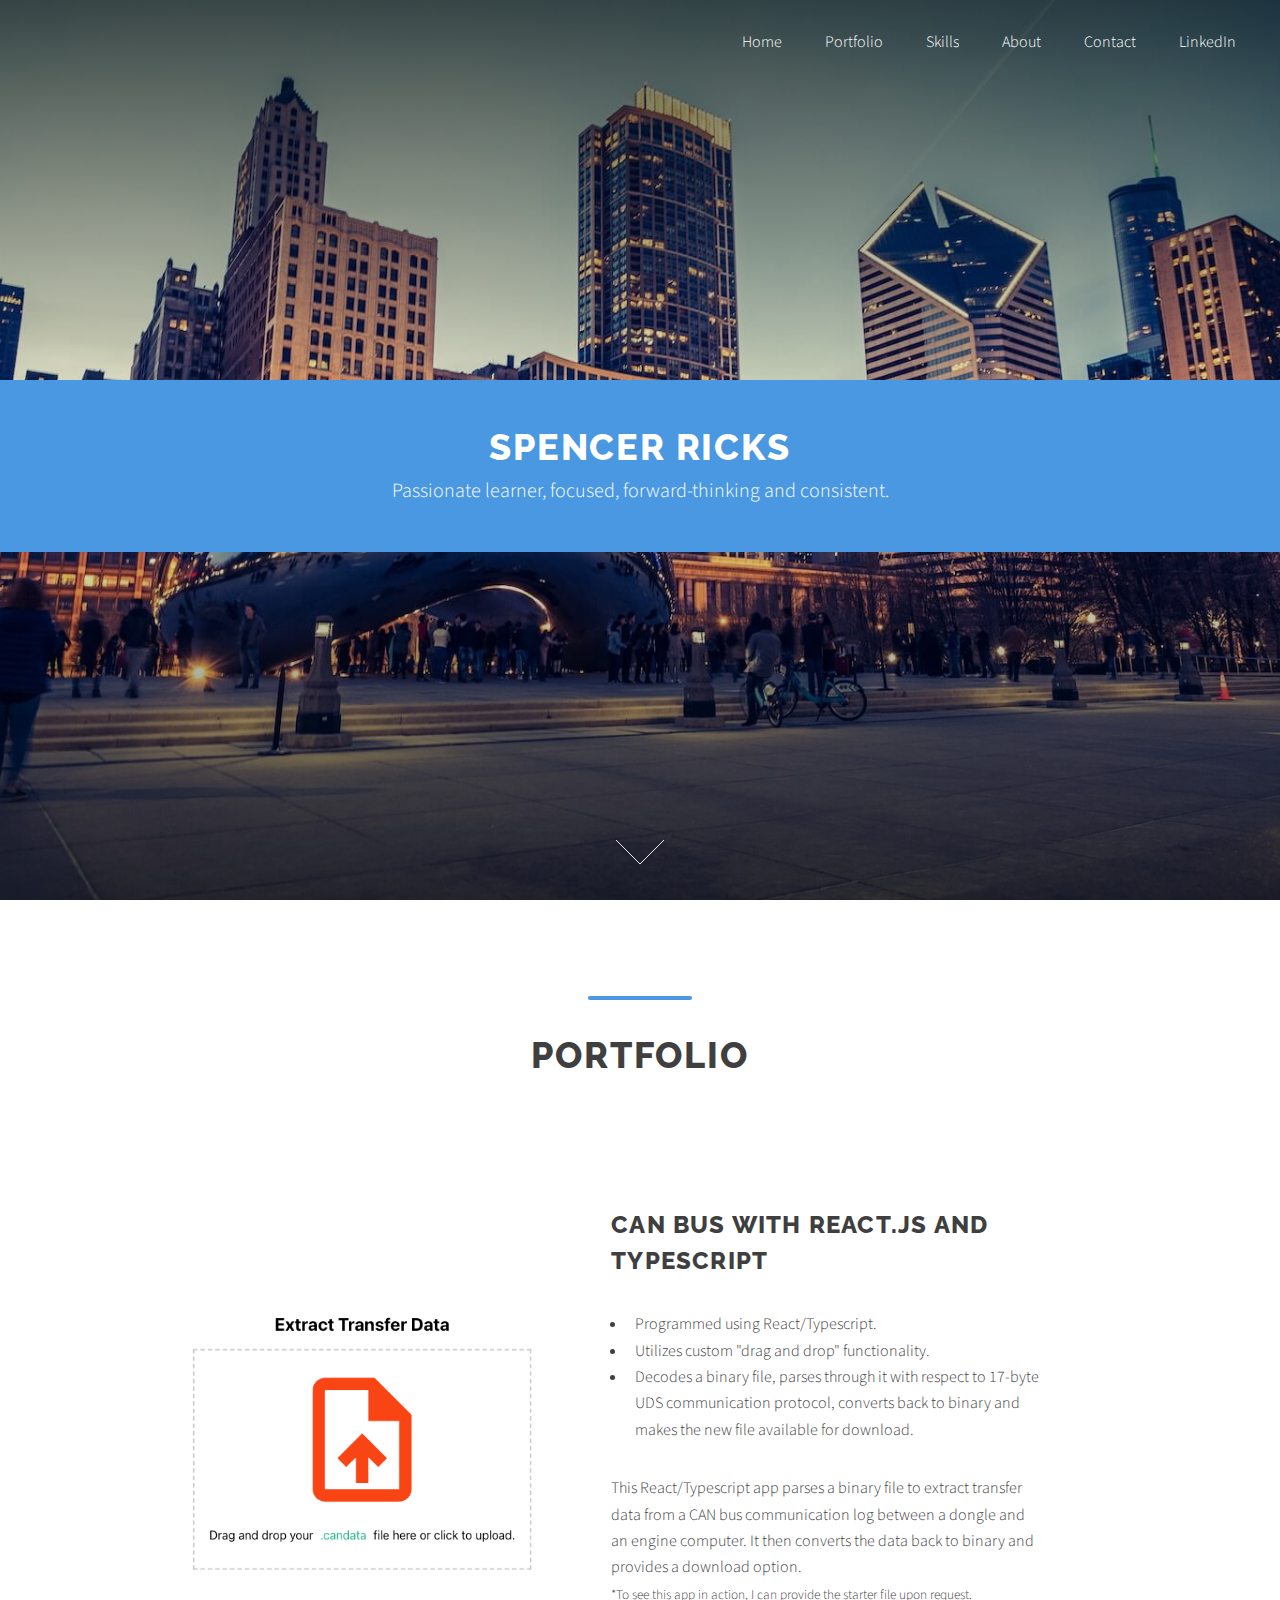
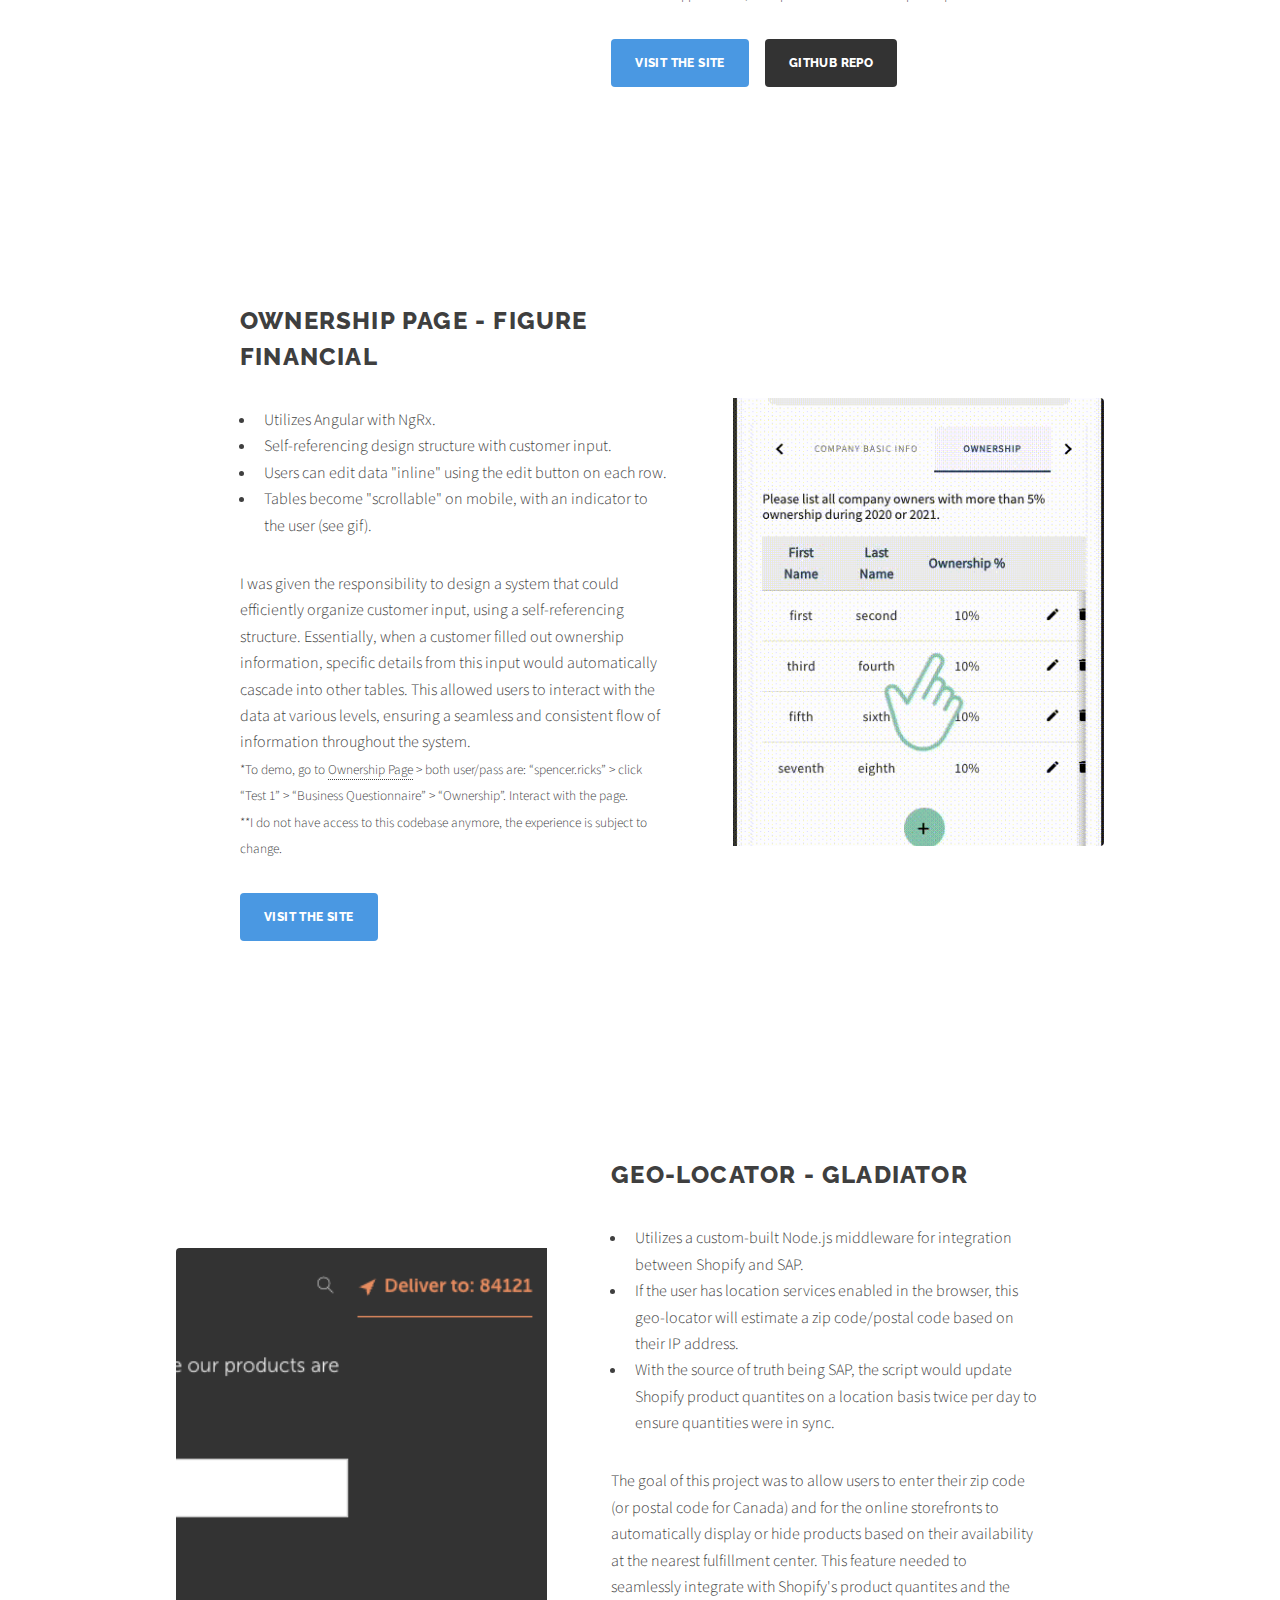
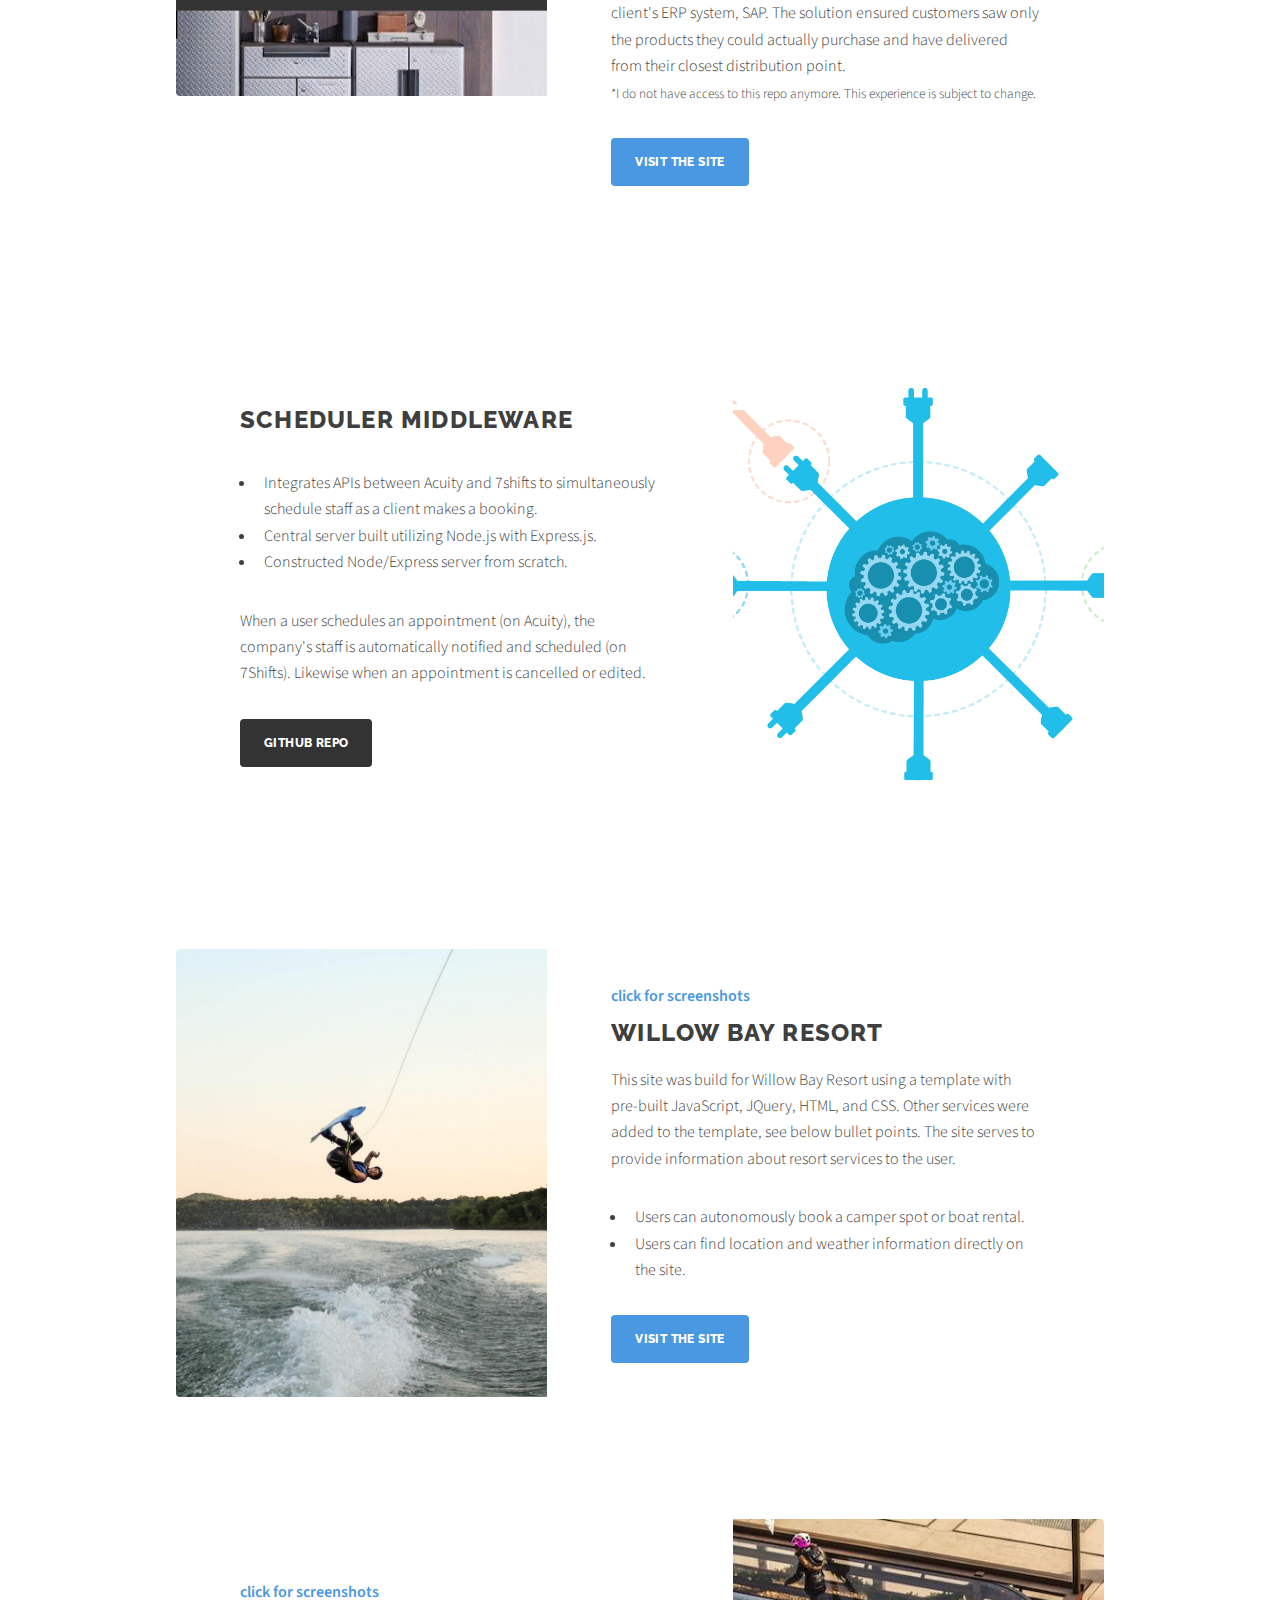
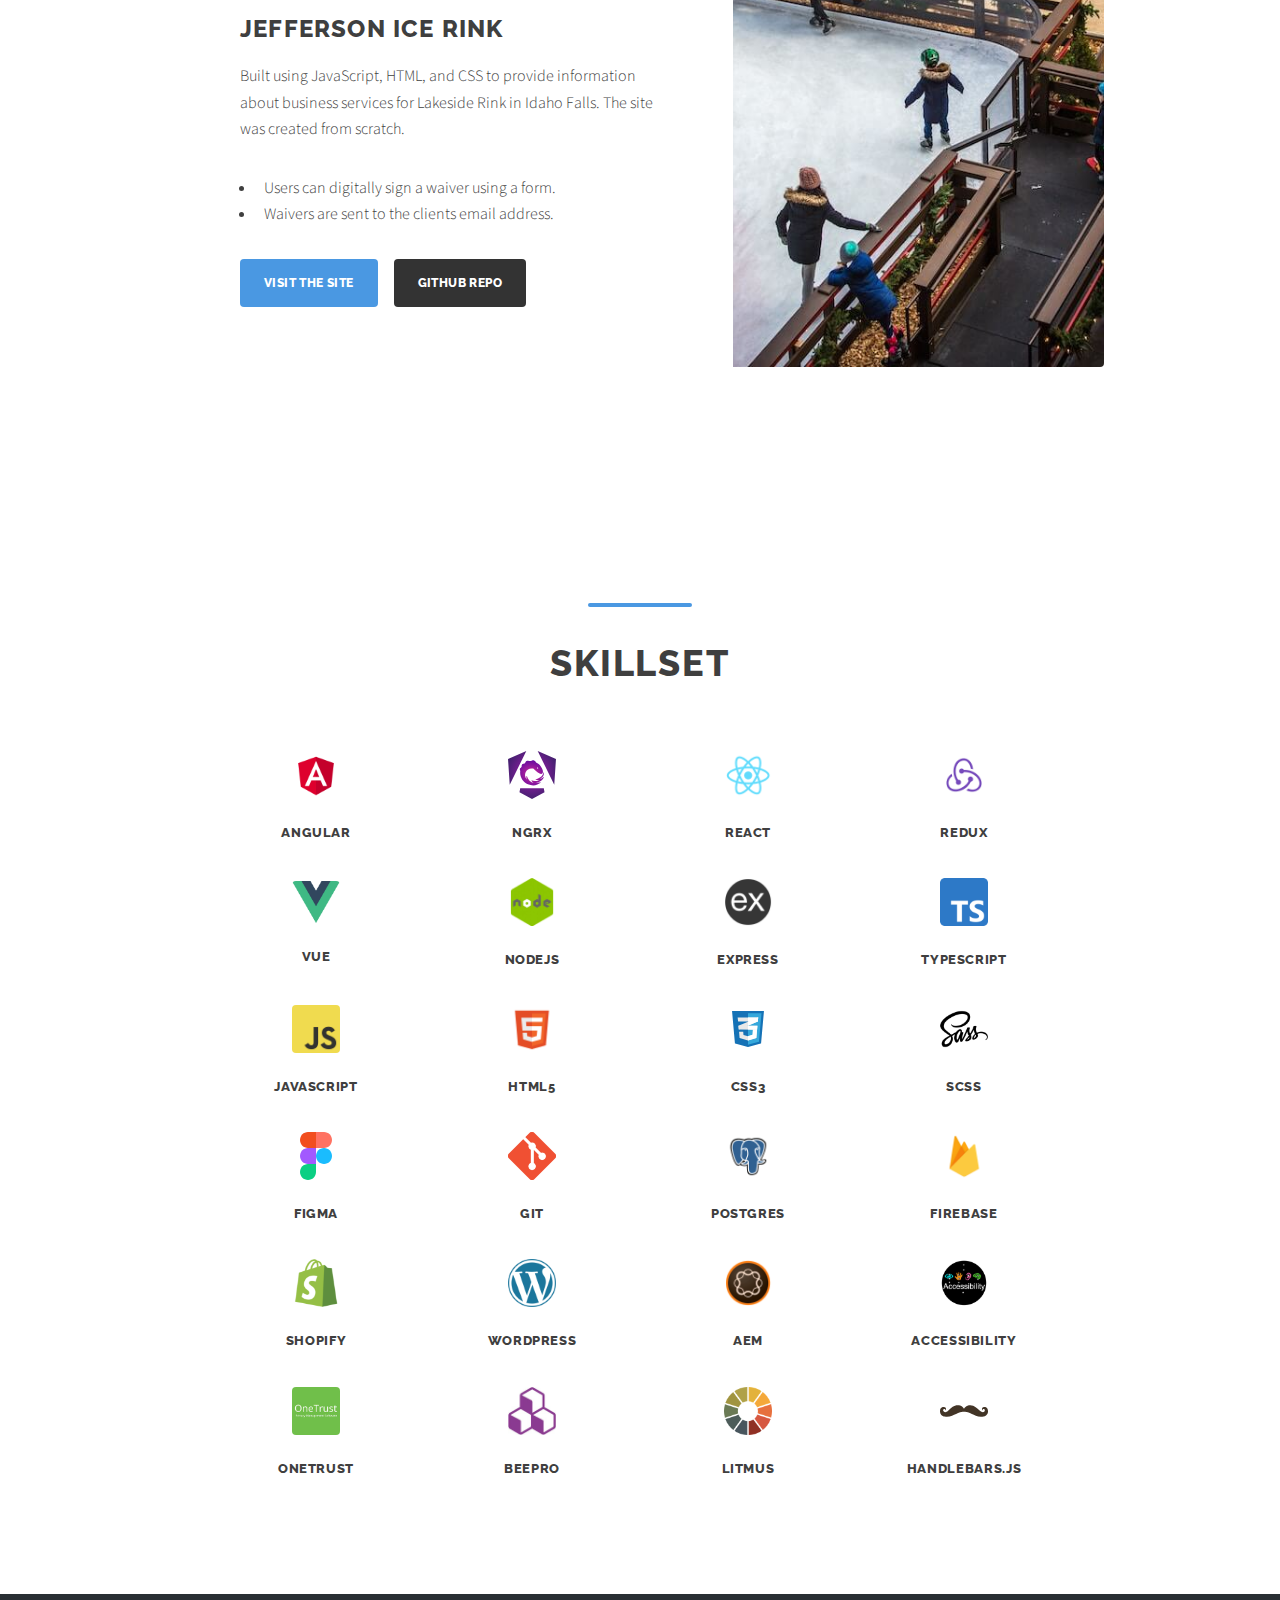
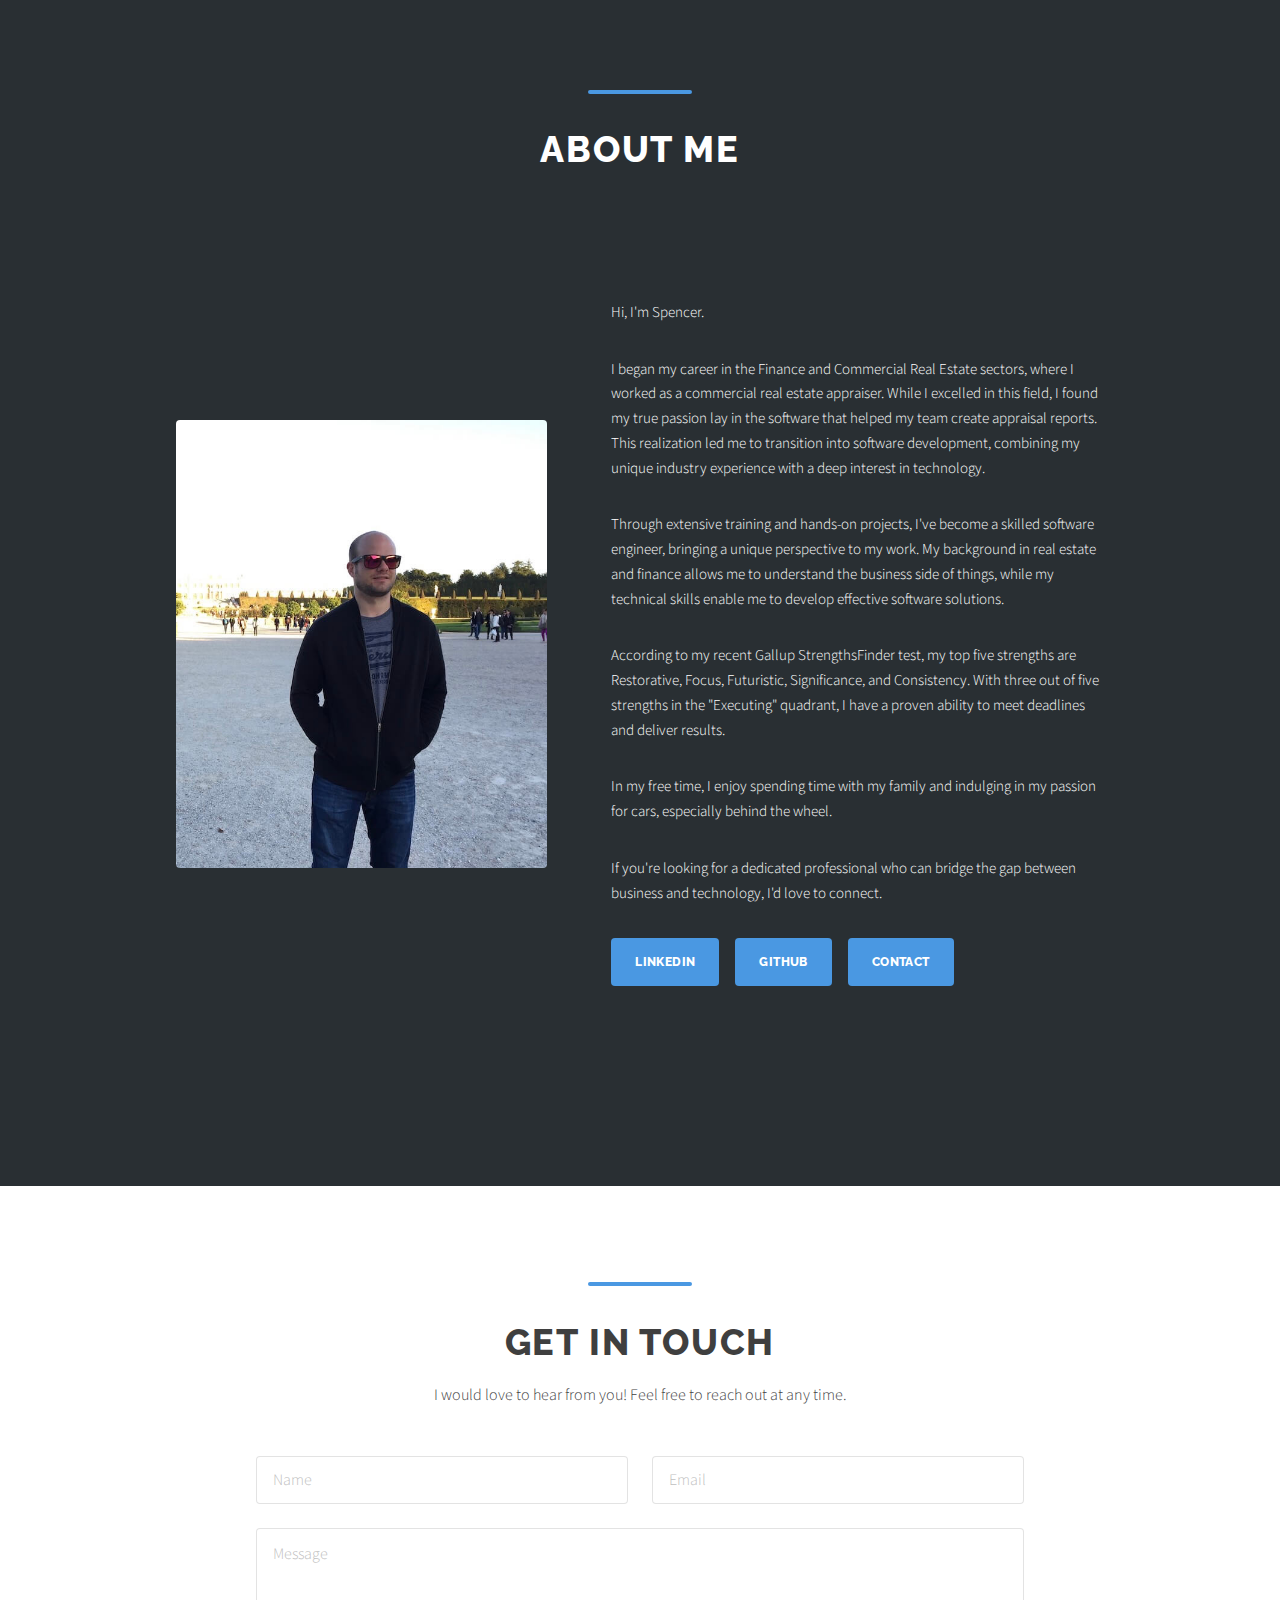
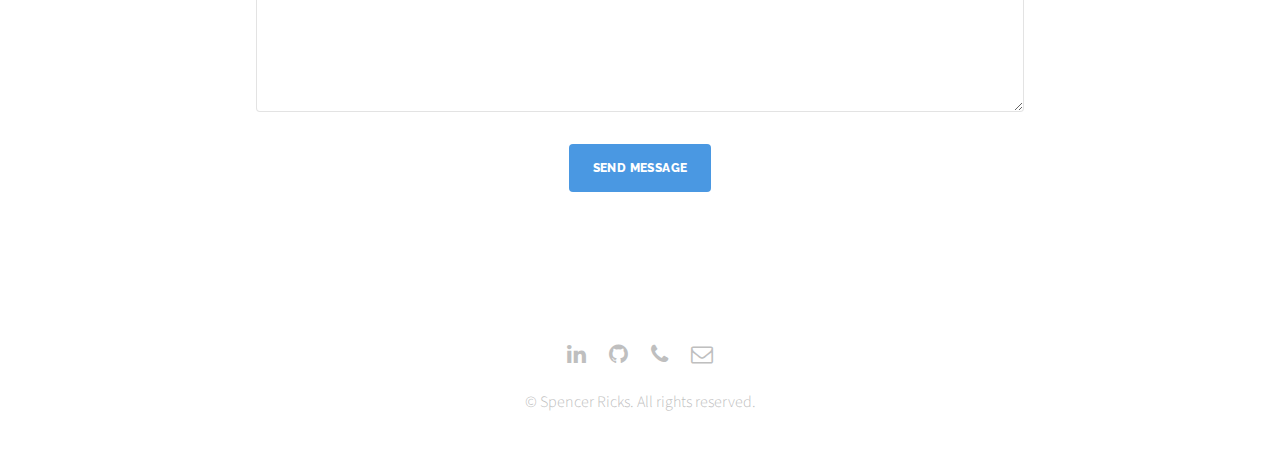
==== commit 32298e1a: "Make updates." ====
--- a/index.html
+++ b/index.html
@@ -59,10 +59,10 @@
 											</li>
 										</ul>
 									</li> -->
-									<li><a href="#first">Portfolio</a></li>
-									<li><a href="#skills">Skills</a></li>
-									<li><a href="#About">About</a></li>
-									<li><a href="#contact">Contact</a></li>
+									<li><a href="#first" class="scrolly">Portfolio</a></li>
+									<li><a href="#skills" class="scrolly">Skills</a></li>
+									<li><a href="#About" class="scrolly">About</a></li>
+									<li><a href="#contact" class="scrolly">Contact</a></li>
 									<!-- <li><a onclick="window.open('https://github.com/spencerr9')" href="">GitHub</a></li> -->
 									<li><a onclick="window.open('https://www.linkedin.com/in/spencerr9')" href="">LinkedIn</a></li>
 									<!-- <li><a href="elements.html">Elements</a></li> -->
@@ -91,16 +91,91 @@
 							<div class="content">
 								<header>
 									<!-- <a href="./detailScreenshots.html" ><span class="category">click for screenshots</span></a> -->
-									<h3>REST API Integration</h3>
+									<h3>CAN bus with React.js and Typescript</h3>
 								</header>
 								<p>
 									<ul>
-										<li>Programmed central server to integrate APIs from Acuity in 7shifts to simultaneously schedule clients and staff.</li>
+										<li>Programmed using React/Typescript.</li>
+										<li>Utilizes custom "drag and drop" functionality.</li>
+										<li>Decodes a binary file, parses through it with respect to 17-byte UDS communication protocol, converts back to binary and makes the new file available for download.</li>
+									</ul>
+								</p>
+								<p>This React/Typescript app parses a binary file to extract transfer data from a CAN bus communication log between a dongle and an engine computer. It then converts the data back to binary and provides a download option.<br>
+									<small>*To see this app in action, I can provide the starter file upon request.</small>
+								</p>
+								<ul class="actions">
+									<li><a href="https://ie-can-bus.web.app/" class="button next" target="_blank">Visit the site</a></li>
+									<li><a href="https://github.com/spencerr9/IE-CAN-bus" class="button next" target="_blank" style="background-color: #333">GitHub Repo</a></li>
+								</ul>
+							</div>
+							<div class="image" data-position="center"><img  src="./myImages/IE-CAN-bus-img.png" alt="" /></div>
+						</article>
+						
+						<article class="post style2">
+							<div class="content">
+								<header>
+									<!-- <a href="./detailScreenshots.html" ><span class="category">click for screenshots</span></a> -->
+									<h3>Ownership Page - Figure Financial</h3>
+								</header>
+								<p>
+									<ul>
+										<li>Utilizes Angular with NgRx.</li>
+										<li>Self-referencing design structure with customer input.</li>
+										<li>Users can edit data "inline" using the edit button on each row.</li>
+										<li>Tables become "scrollable" on mobile, with an indicator to the user (see gif). </li>
+									</ul>
+								</p>
+								<p>I was given the responsibility to design a system that could efficiently organize customer input, using a self-referencing structure. Essentially, when a customer filled out ownership information, specific details from this input would automatically cascade into other tables. This allowed users to interact with the data at various levels, ensuring a seamless and consistent flow of information throughout the system.<br>
+								<small>*To demo, go to <a href="https://erc-customer-staging.azurewebsites.net/" target="_blank">Ownership Page</a> > both user/pass are: “spencer.ricks” > click “Test 1” > “Business Questionnaire” > “Ownership”. Interact with the page.</small><br>
+								<small>**I do not have access to this codebase anymore, the experience is subject to change.</small>
+								</p>
+								<ul class="actions">
+									<li><a href="https://erc-customer-staging.azurewebsites.net/" class="button next" target="_blank">Visit the site</a></li>
+									<!-- <li><a href="https://github.com/spencerr9/IE-CAN-bus" class="button next" target="_blank" style="background-color: #333">GitHub Repo</a></li> -->
+								</ul>
+							</div>
+							<div class="image" data-position="center"><img  src="./myImages/ownership-page-trimmed.gif" alt="" /></div>
+						</article>
+
+						<article class="post style2 alt">
+							<div class="content">
+								<header>
+									<!-- <a href="./iceRinkScreenshots.html" ><span class="category">click for screenshots</span></a> -->
+									<h3>Geo-locator - Gladiator</h3>
+								</header>
+								<p>
+									<ul>
+										<li>Utilizes a custom-built Node.js middleware for integration between Shopify and SAP.</li>
+										<li>If the user has location services enabled in the browser, this geo-locator will estimate a zip code/postal code based on their IP address.</li>
+										<li>With the source of truth being SAP, the script would update Shopify product quantites on a location basis twice per day to ensure quantities were in sync.</li>
+									</ul>
+								</p>
+								<p>
+									The goal of this project was to allow users to enter their zip code (or postal code for Canada) and for the online storefronts to automatically display or hide products based on their availability at the nearest fulfillment center. This feature needed to seamlessly integrate with Shopify's product quantites and the client's ERP system, SAP. The solution ensured customers saw only the products they could actually purchase and have delivered from their closest distribution point.<br>
+									<small>*I do not have access to this repo anymore. This experience is subject to change.</small>
+								</p>
+								<ul class="actions">
+									<li><a href="http://www.gladiatorgarageworks.com" target="_blank" class="button next">Visit the site</a></li>
+									<!-- <li><a onclick="window.open('https://github.com/spencerr9/IceRink')" class="button next" style="background-color: #333">GitHub Repo</a></li> -->
+								</ul>
+							</div>
+							<div class="image" data-position="center"><img id="meal-prep" src="./myImages/geo-locator.png" alt="" /></div>
+						</article>
+
+						<article class="post style2">
+							<div class="content">
+								<header>
+									<!-- <a href="./detailScreenshots.html" ><span class="category">click for screenshots</span></a> -->
+									<h3>Scheduler middleware</h3>
+								</header>
+								<p>
+									<ul>
+										<li>Integrates APIs between Acuity and 7shifts to simultaneously schedule staff as a client makes a booking.</li>
 										<li>Central server built utilizing Node.js with Express.js.</li>
 										<li>Constructed Node/Express server from scratch.</li>
 									</ul>
 								</p>
-								<p>The idea is when a user schedules an appointment (on Acuity), the company's staff is automatically notified and scheduled (on 7Shifts). Likewise when an appointment is cancelled or edited.</p>
+								<p>When a user schedules an appointment (on Acuity), the company's staff is automatically notified and scheduled (on 7Shifts). Likewise when an appointment is cancelled or edited.</p>
 								<ul class="actions">
 									<!-- <li><a href="https://www.rockymountaindetail.com" class="button next">Visit the site</a></li> -->
 									<li><a onclick="window.open('https://github.com/spencerr9/SpaceCenterAPIs')" class="button next" style="background-color: #333">GitHub Repo</a></li>
@@ -109,36 +184,17 @@
 							<div class="image" data-position="center"><img  src="./myImages/realtime-api.png" alt="" /></div>
 						</article>
 		
-						<article class="post style2">
-							<div class="content">
-								<header>
-									<a href="./landoLaneScreenshots.html" ><span class="category">click for screenshots</span></a>
-									<h3>Lando Lane Portfolio (work in progress)</h3>
-								</header>
-								<p>
-									<ul>
-										<li>Used React to build the front end for this photographer’s work-in-progress portfolio site. This will be a “serverless” site and all photos will be stored in and called from AWS.</li>
-									</ul>
-								</p>
-								<!-- <p>The idea is when a user schedules an appointment (on Acuity), the company's staff is automatically notified and scheduled (on 7Shifts). Likewise when an appointment is cancelled or edited.</p> -->
-								<ul class="actions">
-									<li><a href="https://landolane-c2286.web.app/#/" class="button next">Visit the site</a></li>
-									<li><a onclick="window.open('https://github.com/spencerr9/LandoLane')" class="button next" style="background-color: #333">GitHub Repo</a></li>
-								</ul>
-							</div>
-							<div class="image" data-position="center"><img  src="./myImages/portrait1.jpg" alt="" /></div>
-						</article>
-		
 						<article class="post style2 alt">
 							<div class="content">
 								<header>
 									<a href="./willowBayScreenshots.html" ><span class="category">click for screenshots</span></a>
 									<h3>Willow Bay Resort</h3>
 								</header>
+								<p>This site was build for Willow Bay Resort using a template with pre-built JavaScript, JQuery, HTML, and CSS. Other services were added to the template, see below bullet points. The site serves to provide information about resort services to the user.</p>
 								<p>
 									<ul>
-										<li>Built a site for the Resort using JavaScript, JQuery, HTML, and CSS, providing information about services to the user.</li>
-										<li>Integrated variable external data sources from Google Maps, Dark Sky, and WebReserv.</li>
+										<li>Users can autonomously book a camper spot or boat rental.</li>
+										<li>Users can find location and weather information directly on the site.</li>
 									</ul>
 								</p>
 								<ul class="actions">
@@ -156,6 +212,12 @@
 									<h3>Jefferson Ice Rink</h3>
 								</header>
 								<p>Built using JavaScript, HTML, and CSS to provide information about business services for Lakeside Rink in Idaho Falls. The site was created from scratch.</p>
+								<p>
+									<ul>
+										<li>Users can digitally sign a waiver using a form.</li>
+										<li>Waivers are sent to the clients email address.</li>
+									</ul>
+								</p>
 								<ul class="actions">
 									<li><a onclick="window.open('https://ice-rink-3df93.web.app/')" class="button next">Visit the site</a></li>
 									<li><a onclick="window.open('https://github.com/spencerr9/IceRink')" class="button next" style="background-color: #333">GitHub Repo</a></li>
@@ -163,6 +225,7 @@
 							</div>
 							<div class="image" data-position="center"><img id="meal-prep" src="./myImages/landing.jpg" alt="" /></div>
 						</article>
+
 						<!-- <article class="post style2">
 							<div class="content">
 								<header>
@@ -197,13 +260,23 @@
 				<!-- Section -->
 					<section class="main" id="skills">
 						<header>
-							<h2>Skills</h2>
+							<h2>Skillset</h2>
 							<!-- <p>Aenean ornare velit lacus varius enim ullamcorper proin aliquam facilisis ante sed etiam magna interdum congue. Sed consequat amet dolor magna consequat. Lorem ipsum dolor amet nullam sed etiam veroeros.</p> -->
 						</header>
 						<!-- ROW 1 OF SKILLS -->
 						<div class="inner">
 							<ul class="faces">
 								<li>
+									<span class="image"><img src="./myImages/angular.png" alt="" /></span>
+									<h3>Angular</h3>
+									<!-- <p>Ipsum et dolor</p> -->
+								</li>
+								<li>
+									<span class="image"><img src="./myImages/ngrx.svg" alt="" /></span>
+									<h3>NgRx</h3>
+									<!-- <p>Ipsum et dolor</p> -->
+								</li>
+								<li>
 									<span class="image"><img src="./myImages/react-icon.png" alt="" /></span>
 									<h3>React</h3>
 									<!-- <p>Sed magna etiam</p> -->
@@ -214,11 +287,26 @@
 									<!-- <p>Ipsum et dolor</p> -->
 								</li>
 								<li>
+									<span class="image"><img src="./myImages/vue.png" alt="" /></span>
+									<h3>Vue</h3>
+									<!-- <p>Ipsum et dolor</p> -->
+								</li>
+								<li>
 									<span class="image"><img src="./myImages/nodejs.png" alt="" /></span>
 									<h3>nodejs</h3>
 									<!-- <p>Euismod convallis</p> -->
 								</li>
 								<li>
+									<span class="image"><img src="./myImages/express.png" alt="" /></span>
+									<h3>express</h3>
+									<!-- <p>Ipsum et dolor</p> -->
+								</li>
+								<li>
+									<span class="image"><img src="./myImages/typescript.png" alt="" /></span>
+									<h3>Typescript</h3>
+									<!-- <p>Mauris aliquam</p> -->
+								</li>
+								<li>
 									<span class="image"><img src="./myImages/javascript.png" alt="" /></span>
 									<h3>javascript</h3>
 									<!-- <p>Mauris aliquam</p> -->
@@ -233,8 +321,14 @@
 									<h3>css3</h3>
 								</li>
 								<li>
-									<span class="image"><img src="./myImages/Material-UI.png" alt="" /></span>
-									<h3>Material-UI</h3>
+									<span class="image"><img src="./myImages/sass.png" alt="" /></span>
+									<h3>SCSS</h3>
+									<!-- <p>Mauris aliquam</p> -->
+								</li>
+								<li>
+									<span class="image"><img src="./myImages/figma.svg" alt="" style="height: 128px;" /></span>
+									<h3>Figma</h3>
+									<!-- <p>Mauris aliquam</p> -->
 								</li>
 								<li>
 									<span class="image"><img src="./myImages/git.png" alt="" /></span>
@@ -242,11 +336,6 @@
 									<!-- <p>Sed magna etiam</p> -->
 								</li>
 								<li>
-									<span class="image"><img src="./myImages/express.png" alt="" /></span>
-									<h3>express</h3>
-									<!-- <p>Ipsum et dolor</p> -->
-								</li>
-								<li>
 									<span class="image"><img src="./myImages/postgres.png" alt="" /></span>
 									<h3>Postgres</h3>
 									<!-- <p>Euismod convallis</p> -->
@@ -257,23 +346,13 @@
 									<!-- <p>Euismod convallis</p> -->
 								</li>
 								<li>
-									<span class="image"><img src="./myImages/photoshop.png" alt="" /></span>
-									<h3>Photoshop</h3>
-									<!-- <p>Mauris aliquam</p> -->
-								</li>
-								<li>
-									<span class="image"><img src="./myImages/indesign.png" alt="" /></span>
-									<h3>Indesign</h3>
-									<!-- <p>Mauris aliquam</p> -->
-								</li>
-								<li>
 									<span class="image"><img src="./myImages/Shopify.png" alt="" /></span>
 									<h3>Shopify</h3>
 									<!-- <p>Mauris aliquam</p> -->
 								</li>
 								<li>
-									<span class="image"><img src="./myImages/sass.png" alt="" /></span>
-									<h3>SCSS</h3>
+									<span class="image"><img src="./myImages/wordpress.png" alt="" /></span>
+									<h3>WordPress</h3>
 									<!-- <p>Mauris aliquam</p> -->
 								</li>
 								<li>
@@ -289,11 +368,6 @@
 								<li>
 									<span class="image"><img src="./myImages/onetrust-logo.jpg" alt="" /></span>
 									<h3>OneTrust</h3>
-									<!-- <p>Mauris aliquam</p> -->
-								</li>
-								<li>
-									<span class="image"><img src="./myImages/figma.svg" alt="" style="height: 128px;" /></span>
-									<h3>Figma</h3>
 									<!-- <p>Mauris aliquam</p> -->
 								</li>
 								<li>
@@ -339,17 +413,22 @@
 										<!-- <span class="category">Lorem ipsum</span> -->
 										<!-- <h3>Finibus et magna</h3> -->
 									</header>
-									<p>Hi, my name is Spencer.</p>
-									<p>I started my professional career in the Finance and Commercial Real Estate sectors. While I excelled, I found that I most enjoyed working on the software that helped my group write appraisal reports. </p>
-									<p>I have taken this unique job experience and paired it with extensive web development training to make myself an asset to my colleagues.</p>
-									<p>My recent Gallup StrengthsFinder test designated my top five strengths as follows. Three of my five strengths are within the "Executing" quadrant, indicating that I find a way to complete the task, whether that's meeting a deadline or implementing a solution.</p>
-									<ul>
-										<li>Restorative</li>
-										<li>Focus</li>
-										<li>Futuristic</li>
-										<li>Significance</li>
-										<li>Consistency</li>
-									</ul>
+									<p>Hi, I'm Spencer.</p>
+									<p>
+										I began my career in the Finance and Commercial Real Estate sectors, where I worked as a commercial real estate appraiser. While I excelled in this field, I found my true passion lay in the software that helped my team create appraisal reports. This realization led me to transition into software development, combining my unique industry experience with a deep interest in technology.
+									</p>
+									<p>
+										Through extensive training and hands-on projects, I've become a skilled software engineer, bringing a unique perspective to my work. My background in real estate and finance allows me to understand the business side of things, while my technical skills enable me to develop effective software solutions.
+									</p>									
+									<p>
+										According to my recent Gallup StrengthsFinder test, my top five strengths are Restorative, Focus, Futuristic, Significance, and Consistency. With three out of five strengths in the "Executing" quadrant, I have a proven ability to meet deadlines and deliver results.
+									</p>
+									<p>
+										In my free time, I enjoy spending time with my family and indulging in my passion for cars, especially behind the wheel.
+									</p>
+									<p>
+										If you're looking for a dedicated professional who can bridge the gap between business and technology, I'd love to connect.
+									</p>
 									<ul class="actions">
 										<!-- <li><a href="generic.html" class="button next">More About Me</a></li> -->
 										<li><a onclick="window.open('https://www.linkedin.com/in/spencerr9')" class="button next">LinkedIn</a></li>
--- a/assets/css/main.css
+++ b/assets/css/main.css
@@ -7,44 +7,130 @@
 	License: pixelarity.com/license
 */
 
-html, body, div, span, applet, object,
-iframe, h1, h2, h3, h4, h5, h6, p, blockquote,
-pre, a, abbr, acronym, address, big, cite,
-code, del, dfn, em, img, ins, kbd, q, s, samp,
-small, strike, strong, sub, sup, tt, var, b,
-u, i, center, dl, dt, dd, ol, ul, li, fieldset,
-form, label, legend, table, caption, tbody,
-tfoot, thead, tr, th, td, article, aside,
-canvas, details, embed, figure, figcaption,
-footer, header, hgroup, menu, nav, output, ruby,
-section, summary, time, mark, audio, video {
+html,
+body,
+div,
+span,
+applet,
+object,
+iframe,
+h1,
+h2,
+h3,
+h4,
+h5,
+h6,
+p,
+blockquote,
+pre,
+a,
+abbr,
+acronym,
+address,
+big,
+cite,
+code,
+del,
+dfn,
+em,
+img,
+ins,
+kbd,
+q,
+s,
+samp,
+small,
+strike,
+strong,
+sub,
+sup,
+tt,
+var,
+b,
+u,
+i,
+center,
+dl,
+dt,
+dd,
+ol,
+ul,
+li,
+fieldset,
+form,
+label,
+legend,
+table,
+caption,
+tbody,
+tfoot,
+thead,
+tr,
+th,
+td,
+article,
+aside,
+canvas,
+details,
+embed,
+figure,
+figcaption,
+footer,
+header,
+hgroup,
+menu,
+nav,
+output,
+ruby,
+section,
+summary,
+time,
+mark,
+audio,
+video {
 	margin: 0;
 	padding: 0;
 	border: 0;
 	font-size: 100%;
 	font: inherit;
-	vertical-align: baseline;}
-
-article, aside, details, figcaption, figure,
-footer, header, hgroup, menu, nav, section {
-	display: block;}
+	vertical-align: baseline;
+}
+
+article,
+aside,
+details,
+figcaption,
+figure,
+footer,
+header,
+hgroup,
+menu,
+nav,
+section {
+	display: block;
+}
 
 body {
 	line-height: 1;
 }
 
-ol, ul {
+ol,
+ul {
 	list-style: none;
 }
 
-blockquote, q {
+blockquote,
+q {
 	quotes: none;
 }
 
-	blockquote:before, blockquote:after, q:before, q:after {
-		content: '';
-		content: none;
-	}
+blockquote:before,
+blockquote:after,
+q:before,
+q:after {
+	content: '';
+	content: none;
+}
 
 table {
 	border-collapse: collapse;
@@ -65,7 +151,9 @@
 	padding: 0;
 }
 
-input, select, textarea {
+input,
+select,
+textarea {
 	-moz-appearance: none;
 	-webkit-appearance: none;
 	-ms-appearance: none;
@@ -74,298 +162,574 @@
 
 /* Basic */
 
-	@-ms-viewport {
-		width: device-width;
-	}
-
+@-ms-viewport {
+	width: device-width;
+}
+
+body {
+	-ms-overflow-style: scrollbar;
+}
+
+@media screen and (max-width: 480px) {
+
+	html,
 	body {
-		-ms-overflow-style: scrollbar;
-	}
-
-	@media screen and (max-width: 480px) {
-
-		html, body {
-			min-width: 320px;
-			overflow-x: hidden;
-		}
-
-	}
+		min-width: 320px;
+		overflow-x: hidden;
+	}
+
+}
+
+html {
+	box-sizing: border-box;
+}
+
+*,
+*:before,
+*:after {
+	box-sizing: inherit;
+}
+
+body {
+	background-color: #3f3f3f !important;
+}
+
+body.is-preload *,
+body.is-preload *:before,
+body.is-preload *:after {
+	-moz-animation: none !important;
+	-webkit-animation: none !important;
+	-ms-animation: none !important;
+	animation: none !important;
+	-moz-transition: none !important;
+	-webkit-transition: none !important;
+	-ms-transition: none !important;
+	transition: none !important;
+}
+
+/* Type */
+
+html {
+	font-size: 16pt;
+}
+
+@media screen and (max-width: 1680px) {
 
 	html {
-		box-sizing: border-box;
-	}
-
-	*, *:before, *:after {
-		box-sizing: inherit;
-	}
-
-	body {
-		background-color: #3f3f3f !important;
-	}
-
-		body.is-preload *, body.is-preload *:before, body.is-preload *:after {
-			-moz-animation: none !important;
-			-webkit-animation: none !important;
-			-ms-animation: none !important;
-			animation: none !important;
-			-moz-transition: none !important;
-			-webkit-transition: none !important;
-			-ms-transition: none !important;
-			transition: none !important;
-		}
-
-/* Type */
+		font-size: 13pt;
+	}
+
+}
+
+@media screen and (max-width: 1280px) {
 
 	html {
-		font-size: 16pt;
-	}
-
-		@media screen and (max-width: 1680px) {
-
-			html {
-				font-size: 13pt;
-			}
-
-		}
-
-		@media screen and (max-width: 1280px) {
-
-			html {
-				font-size: 12pt;
-			}
-
-		}
-
-		@media screen and (max-width: 736px) {
-
-			html {
-				font-size: 11pt;
-			}
-
-		}
-
-		@media screen and (max-width: 360px) {
-
-			html {
-				font-size: 10.5pt;
-			}
-
-		}
-
-	body {
-		background-color: #ffffff;
-		color: #3f3f3f;
-	}
-
-	body, input, select, textarea {
-		font-family: "Source Sans Pro", Helvetica, sans-serif;
-		font-weight: 300;
+		font-size: 12pt;
+	}
+
+}
+
+@media screen and (max-width: 736px) {
+
+	html {
+		font-size: 11pt;
+	}
+
+}
+
+@media screen and (max-width: 360px) {
+
+	html {
+		font-size: 10.5pt;
+	}
+
+}
+
+body {
+	background-color: #ffffff;
+	color: #3f3f3f;
+}
+
+body,
+input,
+select,
+textarea {
+	font-family: "Source Sans Pro", Helvetica, sans-serif;
+	font-weight: 300;
+	font-size: 1rem;
+	line-height: 1.65;
+}
+
+a {
+	-moz-transition: color 0.2s ease-in-out, border-color 0.2s ease-in-out, box-shadow 0.2s ease-in-out;
+	-webkit-transition: color 0.2s ease-in-out, border-color 0.2s ease-in-out, box-shadow 0.2s ease-in-out;
+	-ms-transition: color 0.2s ease-in-out, border-color 0.2s ease-in-out, box-shadow 0.2s ease-in-out;
+	transition: color 0.2s ease-in-out, border-color 0.2s ease-in-out, box-shadow 0.2s ease-in-out;
+	border-bottom: dotted 1px;
+	text-decoration: none;
+}
+
+a:before,
+a strong {
+	-moz-transition: color 0.2s ease-in-out, border-color 0.2s ease-in-out, box-shadow 0.2s ease-in-out;
+	-webkit-transition: color 0.2s ease-in-out, border-color 0.2s ease-in-out, box-shadow 0.2s ease-in-out;
+	-ms-transition: color 0.2s ease-in-out, border-color 0.2s ease-in-out, box-shadow 0.2s ease-in-out;
+	transition: color 0.2s ease-in-out, border-color 0.2s ease-in-out, box-shadow 0.2s ease-in-out;
+}
+
+a:hover {
+	border-bottom-color: transparent;
+}
+
+a:hover:before,
+a:hover strong {
+	color: inherit !important;
+}
+
+strong,
+b {
+	font-weight: 600;
+}
+
+em,
+i {
+	font-style: italic;
+}
+
+p {
+	margin: 0 0 2rem 0;
+}
+p small {
+	font-size: smaller;
+}
+
+h1,
+h2,
+h3,
+h4,
+h5,
+h6 {
+	font-family: "Raleway", Helvetica, sans-serif;
+	font-weight: 800;
+	line-height: 1.5;
+	margin: 0 0 1rem 0;
+	text-transform: uppercase;
+	letter-spacing: 0.05em;
+}
+
+h1 a,
+h2 a,
+h3 a,
+h4 a,
+h5 a,
+h6 a {
+	color: inherit;
+	text-decoration: none;
+}
+
+h1 {
+	font-size: 2.75rem;
+	line-height: 1.3;
+}
+
+h2 {
+	font-size: 2.25rem;
+	line-height: 1.3;
+}
+
+h3 {
+	font-size: 1.5rem;
+}
+
+h4 {
+	font-size: 1.1rem;
+}
+
+h5 {
+	font-size: 0.9rem;
+}
+
+h6 {
+	font-size: 0.7rem;
+}
+
+@media screen and (max-width: 736px) {
+
+	h1 {
+		font-size: 2.25rem;
+	}
+
+	h2 {
+		font-size: 1.5rem;
+	}
+
+	h3 {
 		font-size: 1rem;
-		line-height: 1.65;
-	}
-
-	a {
-		-moz-transition: color 0.2s ease-in-out, border-color 0.2s ease-in-out, box-shadow 0.2s ease-in-out;
-		-webkit-transition: color 0.2s ease-in-out, border-color 0.2s ease-in-out, box-shadow 0.2s ease-in-out;
-		-ms-transition: color 0.2s ease-in-out, border-color 0.2s ease-in-out, box-shadow 0.2s ease-in-out;
-		transition: color 0.2s ease-in-out, border-color 0.2s ease-in-out, box-shadow 0.2s ease-in-out;
-		border-bottom: dotted 1px;
-		text-decoration: none;
-	}
-
-		a:before, a strong {
-			-moz-transition: color 0.2s ease-in-out, border-color 0.2s ease-in-out, box-shadow 0.2s ease-in-out;
-			-webkit-transition: color 0.2s ease-in-out, border-color 0.2s ease-in-out, box-shadow 0.2s ease-in-out;
-			-ms-transition: color 0.2s ease-in-out, border-color 0.2s ease-in-out, box-shadow 0.2s ease-in-out;
-			transition: color 0.2s ease-in-out, border-color 0.2s ease-in-out, box-shadow 0.2s ease-in-out;
-		}
-
-		a:hover {
-			border-bottom-color: transparent;
-		}
-
-			a:hover:before, a:hover strong {
-				color: inherit !important;
-			}
-
-	strong, b {
-		font-weight: 600;
-	}
-
-	em, i {
-		font-style: italic;
-	}
-
-	p {
-		margin: 0 0 2rem 0;
-	}
-
-	h1, h2, h3, h4, h5, h6 {
-		font-family: "Raleway", Helvetica, sans-serif;
-		font-weight: 800;
-		line-height: 1.5;
-		margin: 0 0 1rem 0;
-		text-transform: uppercase;
-		letter-spacing: 0.05em;
-	}
-
-		h1 a, h2 a, h3 a, h4 a, h5 a, h6 a {
-			color: inherit;
-			text-decoration: none;
-		}
-
-	h1 {
-		font-size: 2.75rem;
-		line-height: 1.3;
-	}
-
-	h2 {
-		font-size: 2.25rem;
-		line-height: 1.3;
-	}
-
-	h3 {
-		font-size: 1.5rem;
 	}
 
 	h4 {
-		font-size: 1.1rem;
+		font-size: 0.9rem;
 	}
 
 	h5 {
-		font-size: 0.9rem;
+		font-size: 0.8rem;
 	}
 
 	h6 {
 		font-size: 0.7rem;
 	}
 
-	@media screen and (max-width: 736px) {
-
-		h1 {
-			font-size: 2.25rem;
-		}
-
-		h2 {
-			font-size: 1.5rem;
-		}
-
-		h3 {
-			font-size: 1rem;
-		}
-
-		h4 {
-			font-size: 0.9rem;
-		}
-
-		h5 {
-			font-size: 0.8rem;
-		}
-
-		h6 {
-			font-size: 0.7rem;
-		}
-
-	}
-
-	sub {
-		font-size: 0.8rem;
-		position: relative;
-		top: 0.5rem;
-	}
-
-	sup {
-		font-size: 0.8rem;
-		position: relative;
-		top: -0.5rem;
-	}
-
-	blockquote {
-		border-left: solid 4px;
-		font-style: italic;
-		margin: 0 0 2rem 0;
-		padding: 0.5rem 0 0.5rem 2rem;
-	}
-
-	code {
-		border-radius: 4px;
-		border: solid 1px;
-		font-family: "Courier New", monospace;
-		font-size: 0.9rem;
-		margin: 0 0.25rem;
-		padding: 0.25rem 0.65rem;
-	}
-
-	pre {
-		-webkit-overflow-scrolling: touch;
-		font-family: "Courier New", monospace;
-		font-size: 0.9rem;
-		margin: 0 0 2rem 0;
-	}
-
-		pre code {
-			display: block;
-			line-height: 1.75;
-			padding: 1rem 1.5rem;
-			overflow-x: auto;
-		}
-
-	hr {
-		border: 0;
-		border-bottom: solid 1px;
-		margin: 2rem 0;
-	}
-
-		hr.major {
-			margin: 3rem 0;
-		}
-
-	.align-left {
-		text-align: left;
-	}
-
-	.align-center {
-		text-align: center;
-	}
-
-	.align-right {
-		text-align: right;
-	}
-
-	input, select, textarea {
-		color: #3f3f3f;
-	}
-
-	a {
-		color: inherit;
-	}
-
-		a:hover {
-			color: #4a98e2 !important;
-		}
-
-	strong, b {
-		color: #3f3f3f;
-	}
-
-	h1, h2, h3, h4, h5, h6 {
-		color: #3f3f3f;
-	}
-
-	blockquote {
-		border-left-color: rgba(143, 143, 143, 0.25);
-	}
-
-	code {
-		background: rgba(143, 143, 143, 0.075);
-		border-color: rgba(143, 143, 143, 0.25);
-	}
-
-	hr {
-		border-bottom-color: rgba(143, 143, 143, 0.25);
-	}
+}
+
+sub {
+	font-size: 0.8rem;
+	position: relative;
+	top: 0.5rem;
+}
+
+sup {
+	font-size: 0.8rem;
+	position: relative;
+	top: -0.5rem;
+}
+
+blockquote {
+	border-left: solid 4px;
+	font-style: italic;
+	margin: 0 0 2rem 0;
+	padding: 0.5rem 0 0.5rem 2rem;
+}
+
+code {
+	border-radius: 4px;
+	border: solid 1px;
+	font-family: "Courier New", monospace;
+	font-size: 0.9rem;
+	margin: 0 0.25rem;
+	padding: 0.25rem 0.65rem;
+}
+
+pre {
+	-webkit-overflow-scrolling: touch;
+	font-family: "Courier New", monospace;
+	font-size: 0.9rem;
+	margin: 0 0 2rem 0;
+}
+
+pre code {
+	display: block;
+	line-height: 1.75;
+	padding: 1rem 1.5rem;
+	overflow-x: auto;
+}
+
+hr {
+	border: 0;
+	border-bottom: solid 1px;
+	margin: 2rem 0;
+}
+
+hr.major {
+	margin: 3rem 0;
+}
+
+.align-left {
+	text-align: left;
+}
+
+.align-center {
+	text-align: center;
+}
+
+.align-right {
+	text-align: right;
+}
+
+input,
+select,
+textarea {
+	color: #3f3f3f;
+}
+
+a {
+	color: inherit;
+}
+
+a:hover {
+	color: #4a98e2 !important;
+}
+
+strong,
+b {
+	color: #3f3f3f;
+}
+
+h1,
+h2,
+h3,
+h4,
+h5,
+h6 {
+	color: #3f3f3f;
+}
+
+blockquote {
+	border-left-color: rgba(143, 143, 143, 0.25);
+}
+
+code {
+	background: rgba(143, 143, 143, 0.075);
+	border-color: rgba(143, 143, 143, 0.25);
+}
+
+hr {
+	border-bottom-color: rgba(143, 143, 143, 0.25);
+}
 
 /* Row */
+
+.row {
+	display: flex;
+	flex-wrap: wrap;
+	box-sizing: border-box;
+	align-items: stretch;
+}
+
+.row>* {
+	box-sizing: border-box;
+}
+
+.row.gtr-uniform>*> :last-child {
+	margin-bottom: 0;
+}
+
+.row.aln-left {
+	justify-content: flex-start;
+}
+
+.row.aln-center {
+	justify-content: center;
+}
+
+.row.aln-right {
+	justify-content: flex-end;
+}
+
+.row.aln-top {
+	align-items: flex-start;
+}
+
+.row.aln-middle {
+	align-items: center;
+}
+
+.row.aln-bottom {
+	align-items: flex-end;
+}
+
+.row>.imp {
+	order: -1;
+}
+
+.row>.col-1 {
+	width: 8.3333333333%;
+}
+
+.row>.off-1 {
+	margin-left: 8.3333333333%;
+}
+
+.row>.col-2 {
+	width: 16.6666666667%;
+}
+
+.row>.off-2 {
+	margin-left: 16.6666666667%;
+}
+
+.row>.col-3 {
+	width: 25%;
+}
+
+.row>.off-3 {
+	margin-left: 25%;
+}
+
+.row>.col-4 {
+	width: 33.3333333333%;
+}
+
+.row>.off-4 {
+	margin-left: 33.3333333333%;
+}
+
+.row>.col-5 {
+	width: 41.6666666667%;
+}
+
+.row>.off-5 {
+	margin-left: 41.6666666667%;
+}
+
+.row>.col-6 {
+	width: 50%;
+}
+
+.row>.off-6 {
+	margin-left: 50%;
+}
+
+.row>.col-7 {
+	width: 58.3333333333%;
+}
+
+.row>.off-7 {
+	margin-left: 58.3333333333%;
+}
+
+.row>.col-8 {
+	width: 66.6666666667%;
+}
+
+.row>.off-8 {
+	margin-left: 66.6666666667%;
+}
+
+.row>.col-9 {
+	width: 75%;
+}
+
+.row>.off-9 {
+	margin-left: 75%;
+}
+
+.row>.col-10 {
+	width: 83.3333333333%;
+}
+
+.row>.off-10 {
+	margin-left: 83.3333333333%;
+}
+
+.row>.col-11 {
+	width: 91.6666666667%;
+}
+
+.row>.off-11 {
+	margin-left: 91.6666666667%;
+}
+
+.row>.col-12 {
+	width: 100%;
+}
+
+.row>.off-12 {
+	margin-left: 100%;
+}
+
+.row.gtr-0 {
+	margin-top: 0;
+	margin-left: 0rem;
+}
+
+.row.gtr-0>* {
+	padding: 0 0 0 0rem;
+}
+
+.row.gtr-0.gtr-uniform {
+	margin-top: 0rem;
+}
+
+.row.gtr-0.gtr-uniform>* {
+	padding-top: 0rem;
+}
+
+.row.gtr-25 {
+	margin-top: 0;
+	margin-left: -0.375rem;
+}
+
+.row.gtr-25>* {
+	padding: 0 0 0 0.375rem;
+}
+
+.row.gtr-25.gtr-uniform {
+	margin-top: -0.375rem;
+}
+
+.row.gtr-25.gtr-uniform>* {
+	padding-top: 0.375rem;
+}
+
+.row.gtr-50 {
+	margin-top: 0;
+	margin-left: -0.75rem;
+}
+
+.row.gtr-50>* {
+	padding: 0 0 0 0.75rem;
+}
+
+.row.gtr-50.gtr-uniform {
+	margin-top: -0.75rem;
+}
+
+.row.gtr-50.gtr-uniform>* {
+	padding-top: 0.75rem;
+}
+
+.row {
+	margin-top: 0;
+	margin-left: -1.5rem;
+}
+
+.row>* {
+	padding: 0 0 0 1.5rem;
+}
+
+.row.gtr-uniform {
+	margin-top: -1.5rem;
+}
+
+.row.gtr-uniform>* {
+	padding-top: 1.5rem;
+}
+
+.row.gtr-150 {
+	margin-top: 0;
+	margin-left: -2.25rem;
+}
+
+.row.gtr-150>* {
+	padding: 0 0 0 2.25rem;
+}
+
+.row.gtr-150.gtr-uniform {
+	margin-top: -2.25rem;
+}
+
+.row.gtr-150.gtr-uniform>* {
+	padding-top: 2.25rem;
+}
+
+.row.gtr-200 {
+	margin-top: 0;
+	margin-left: -3rem;
+}
+
+.row.gtr-200>* {
+	padding: 0 0 0 3rem;
+}
+
+.row.gtr-200.gtr-uniform {
+	margin-top: -3rem;
+}
+
+.row.gtr-200.gtr-uniform>* {
+	padding-top: 3rem;
+}
+
+@media screen and (max-width: 1680px) {
 
 	.row {
 		display: flex;
@@ -374,4263 +738,4065 @@
 		align-items: stretch;
 	}
 
-		.row > * {
-			box-sizing: border-box;
-		}
-
-		.row.gtr-uniform > * > :last-child {
-			margin-bottom: 0;
-		}
-
-		.row.aln-left {
-			justify-content: flex-start;
-		}
-
-		.row.aln-center {
-			justify-content: center;
-		}
-
-		.row.aln-right {
-			justify-content: flex-end;
-		}
-
-		.row.aln-top {
-			align-items: flex-start;
-		}
-
-		.row.aln-middle {
-			align-items: center;
-		}
-
-		.row.aln-bottom {
-			align-items: flex-end;
-		}
-
-		.row > .imp {
-			order: -1;
-		}
-
-		.row > .col-1 {
-			width: 8.3333333333%;
-		}
-
-		.row > .off-1 {
-			margin-left: 8.3333333333%;
-		}
-
-		.row > .col-2 {
-			width: 16.6666666667%;
-		}
-
-		.row > .off-2 {
-			margin-left: 16.6666666667%;
-		}
-
-		.row > .col-3 {
-			width: 25%;
-		}
-
-		.row > .off-3 {
-			margin-left: 25%;
-		}
-
-		.row > .col-4 {
-			width: 33.3333333333%;
-		}
-
-		.row > .off-4 {
-			margin-left: 33.3333333333%;
-		}
-
-		.row > .col-5 {
-			width: 41.6666666667%;
-		}
-
-		.row > .off-5 {
-			margin-left: 41.6666666667%;
-		}
-
-		.row > .col-6 {
-			width: 50%;
-		}
-
-		.row > .off-6 {
-			margin-left: 50%;
-		}
-
-		.row > .col-7 {
-			width: 58.3333333333%;
-		}
-
-		.row > .off-7 {
-			margin-left: 58.3333333333%;
-		}
-
-		.row > .col-8 {
-			width: 66.6666666667%;
-		}
-
-		.row > .off-8 {
-			margin-left: 66.6666666667%;
-		}
-
-		.row > .col-9 {
-			width: 75%;
-		}
-
-		.row > .off-9 {
-			margin-left: 75%;
-		}
-
-		.row > .col-10 {
-			width: 83.3333333333%;
-		}
-
-		.row > .off-10 {
-			margin-left: 83.3333333333%;
-		}
-
-		.row > .col-11 {
-			width: 91.6666666667%;
-		}
-
-		.row > .off-11 {
-			margin-left: 91.6666666667%;
-		}
-
-		.row > .col-12 {
-			width: 100%;
-		}
-
-		.row > .off-12 {
-			margin-left: 100%;
-		}
-
-		.row.gtr-0 {
-			margin-top: 0;
-			margin-left: 0rem;
-		}
-
-			.row.gtr-0 > * {
-				padding: 0 0 0 0rem;
-			}
-
-			.row.gtr-0.gtr-uniform {
-				margin-top: 0rem;
-			}
-
-				.row.gtr-0.gtr-uniform > * {
-					padding-top: 0rem;
-				}
-
-		.row.gtr-25 {
-			margin-top: 0;
-			margin-left: -0.375rem;
-		}
-
-			.row.gtr-25 > * {
-				padding: 0 0 0 0.375rem;
-			}
-
-			.row.gtr-25.gtr-uniform {
-				margin-top: -0.375rem;
-			}
-
-				.row.gtr-25.gtr-uniform > * {
-					padding-top: 0.375rem;
-				}
-
-		.row.gtr-50 {
-			margin-top: 0;
-			margin-left: -0.75rem;
-		}
-
-			.row.gtr-50 > * {
-				padding: 0 0 0 0.75rem;
-			}
-
-			.row.gtr-50.gtr-uniform {
-				margin-top: -0.75rem;
-			}
-
-				.row.gtr-50.gtr-uniform > * {
-					padding-top: 0.75rem;
-				}
-
-		.row {
-			margin-top: 0;
-			margin-left: -1.5rem;
-		}
-
-			.row > * {
-				padding: 0 0 0 1.5rem;
-			}
-
-			.row.gtr-uniform {
-				margin-top: -1.5rem;
-			}
-
-				.row.gtr-uniform > * {
-					padding-top: 1.5rem;
-				}
-
-		.row.gtr-150 {
-			margin-top: 0;
-			margin-left: -2.25rem;
-		}
-
-			.row.gtr-150 > * {
-				padding: 0 0 0 2.25rem;
-			}
-
-			.row.gtr-150.gtr-uniform {
-				margin-top: -2.25rem;
-			}
-
-				.row.gtr-150.gtr-uniform > * {
-					padding-top: 2.25rem;
-				}
-
-		.row.gtr-200 {
-			margin-top: 0;
-			margin-left: -3rem;
-		}
-
-			.row.gtr-200 > * {
-				padding: 0 0 0 3rem;
-			}
-
-			.row.gtr-200.gtr-uniform {
-				margin-top: -3rem;
-			}
-
-				.row.gtr-200.gtr-uniform > * {
-					padding-top: 3rem;
-				}
-
-		@media screen and (max-width: 1680px) {
-
-			.row {
-				display: flex;
-				flex-wrap: wrap;
-				box-sizing: border-box;
-				align-items: stretch;
-			}
-
-				.row > * {
-					box-sizing: border-box;
-				}
-
-				.row.gtr-uniform > * > :last-child {
-					margin-bottom: 0;
-				}
-
-				.row.aln-left {
-					justify-content: flex-start;
-				}
-
-				.row.aln-center {
-					justify-content: center;
-				}
-
-				.row.aln-right {
-					justify-content: flex-end;
-				}
-
-				.row.aln-top {
-					align-items: flex-start;
-				}
-
-				.row.aln-middle {
-					align-items: center;
-				}
-
-				.row.aln-bottom {
-					align-items: flex-end;
-				}
-
-				.row > .imp-xlarge {
-					order: -1;
-				}
-
-				.row > .col-1-xlarge {
-					width: 8.3333333333%;
-				}
-
-				.row > .off-1-xlarge {
-					margin-left: 8.3333333333%;
-				}
-
-				.row > .col-2-xlarge {
-					width: 16.6666666667%;
-				}
-
-				.row > .off-2-xlarge {
-					margin-left: 16.6666666667%;
-				}
-
-				.row > .col-3-xlarge {
-					width: 25%;
-				}
-
-				.row > .off-3-xlarge {
-					margin-left: 25%;
-				}
-
-				.row > .col-4-xlarge {
-					width: 33.3333333333%;
-				}
-
-				.row > .off-4-xlarge {
-					margin-left: 33.3333333333%;
-				}
-
-				.row > .col-5-xlarge {
-					width: 41.6666666667%;
-				}
-
-				.row > .off-5-xlarge {
-					margin-left: 41.6666666667%;
-				}
-
-				.row > .col-6-xlarge {
-					width: 50%;
-				}
-
-				.row > .off-6-xlarge {
-					margin-left: 50%;
-				}
-
-				.row > .col-7-xlarge {
-					width: 58.3333333333%;
-				}
-
-				.row > .off-7-xlarge {
-					margin-left: 58.3333333333%;
-				}
-
-				.row > .col-8-xlarge {
-					width: 66.6666666667%;
-				}
-
-				.row > .off-8-xlarge {
-					margin-left: 66.6666666667%;
-				}
-
-				.row > .col-9-xlarge {
-					width: 75%;
-				}
-
-				.row > .off-9-xlarge {
-					margin-left: 75%;
-				}
-
-				.row > .col-10-xlarge {
-					width: 83.3333333333%;
-				}
-
-				.row > .off-10-xlarge {
-					margin-left: 83.3333333333%;
-				}
-
-				.row > .col-11-xlarge {
-					width: 91.6666666667%;
-				}
-
-				.row > .off-11-xlarge {
-					margin-left: 91.6666666667%;
-				}
-
-				.row > .col-12-xlarge {
-					width: 100%;
-				}
-
-				.row > .off-12-xlarge {
-					margin-left: 100%;
-				}
-
-				.row.gtr-0 {
-					margin-top: 0;
-					margin-left: 0rem;
-				}
-
-					.row.gtr-0 > * {
-						padding: 0 0 0 0rem;
-					}
-
-					.row.gtr-0.gtr-uniform {
-						margin-top: 0rem;
-					}
-
-						.row.gtr-0.gtr-uniform > * {
-							padding-top: 0rem;
-						}
-
-				.row.gtr-25 {
-					margin-top: 0;
-					margin-left: -0.375rem;
-				}
-
-					.row.gtr-25 > * {
-						padding: 0 0 0 0.375rem;
-					}
-
-					.row.gtr-25.gtr-uniform {
-						margin-top: -0.375rem;
-					}
-
-						.row.gtr-25.gtr-uniform > * {
-							padding-top: 0.375rem;
-						}
-
-				.row.gtr-50 {
-					margin-top: 0;
-					margin-left: -0.75rem;
-				}
-
-					.row.gtr-50 > * {
-						padding: 0 0 0 0.75rem;
-					}
-
-					.row.gtr-50.gtr-uniform {
-						margin-top: -0.75rem;
-					}
-
-						.row.gtr-50.gtr-uniform > * {
-							padding-top: 0.75rem;
-						}
-
-				.row {
-					margin-top: 0;
-					margin-left: -1.5rem;
-				}
-
-					.row > * {
-						padding: 0 0 0 1.5rem;
-					}
-
-					.row.gtr-uniform {
-						margin-top: -1.5rem;
-					}
-
-						.row.gtr-uniform > * {
-							padding-top: 1.5rem;
-						}
-
-				.row.gtr-150 {
-					margin-top: 0;
-					margin-left: -2.25rem;
-				}
-
-					.row.gtr-150 > * {
-						padding: 0 0 0 2.25rem;
-					}
-
-					.row.gtr-150.gtr-uniform {
-						margin-top: -2.25rem;
-					}
-
-						.row.gtr-150.gtr-uniform > * {
-							padding-top: 2.25rem;
-						}
-
-				.row.gtr-200 {
-					margin-top: 0;
-					margin-left: -3rem;
-				}
-
-					.row.gtr-200 > * {
-						padding: 0 0 0 3rem;
-					}
-
-					.row.gtr-200.gtr-uniform {
-						margin-top: -3rem;
-					}
-
-						.row.gtr-200.gtr-uniform > * {
-							padding-top: 3rem;
-						}
-
-		}
-
-		@media screen and (max-width: 1280px) {
-
-			.row {
-				display: flex;
-				flex-wrap: wrap;
-				box-sizing: border-box;
-				align-items: stretch;
-			}
-
-				.row > * {
-					box-sizing: border-box;
-				}
-
-				.row.gtr-uniform > * > :last-child {
-					margin-bottom: 0;
-				}
-
-				.row.aln-left {
-					justify-content: flex-start;
-				}
-
-				.row.aln-center {
-					justify-content: center;
-				}
-
-				.row.aln-right {
-					justify-content: flex-end;
-				}
-
-				.row.aln-top {
-					align-items: flex-start;
-				}
-
-				.row.aln-middle {
-					align-items: center;
-				}
-
-				.row.aln-bottom {
-					align-items: flex-end;
-				}
-
-				.row > .imp-large {
-					order: -1;
-				}
-
-				.row > .col-1-large {
-					width: 8.3333333333%;
-				}
-
-				.row > .off-1-large {
-					margin-left: 8.3333333333%;
-				}
-
-				.row > .col-2-large {
-					width: 16.6666666667%;
-				}
-
-				.row > .off-2-large {
-					margin-left: 16.6666666667%;
-				}
-
-				.row > .col-3-large {
-					width: 25%;
-				}
-
-				.row > .off-3-large {
-					margin-left: 25%;
-				}
-
-				.row > .col-4-large {
-					width: 33.3333333333%;
-				}
-
-				.row > .off-4-large {
-					margin-left: 33.3333333333%;
-				}
-
-				.row > .col-5-large {
-					width: 41.6666666667%;
-				}
-
-				.row > .off-5-large {
-					margin-left: 41.6666666667%;
-				}
-
-				.row > .col-6-large {
-					width: 50%;
-				}
-
-				.row > .off-6-large {
-					margin-left: 50%;
-				}
-
-				.row > .col-7-large {
-					width: 58.3333333333%;
-				}
-
-				.row > .off-7-large {
-					margin-left: 58.3333333333%;
-				}
-
-				.row > .col-8-large {
-					width: 66.6666666667%;
-				}
-
-				.row > .off-8-large {
-					margin-left: 66.6666666667%;
-				}
-
-				.row > .col-9-large {
-					width: 75%;
-				}
-
-				.row > .off-9-large {
-					margin-left: 75%;
-				}
-
-				.row > .col-10-large {
-					width: 83.3333333333%;
-				}
-
-				.row > .off-10-large {
-					margin-left: 83.3333333333%;
-				}
-
-				.row > .col-11-large {
-					width: 91.6666666667%;
-				}
-
-				.row > .off-11-large {
-					margin-left: 91.6666666667%;
-				}
-
-				.row > .col-12-large {
-					width: 100%;
-				}
-
-				.row > .off-12-large {
-					margin-left: 100%;
-				}
-
-				.row.gtr-0 {
-					margin-top: 0;
-					margin-left: 0rem;
-				}
-
-					.row.gtr-0 > * {
-						padding: 0 0 0 0rem;
-					}
-
-					.row.gtr-0.gtr-uniform {
-						margin-top: 0rem;
-					}
-
-						.row.gtr-0.gtr-uniform > * {
-							padding-top: 0rem;
-						}
-
-				.row.gtr-25 {
-					margin-top: 0;
-					margin-left: -0.375rem;
-				}
-
-					.row.gtr-25 > * {
-						padding: 0 0 0 0.375rem;
-					}
-
-					.row.gtr-25.gtr-uniform {
-						margin-top: -0.375rem;
-					}
-
-						.row.gtr-25.gtr-uniform > * {
-							padding-top: 0.375rem;
-						}
-
-				.row.gtr-50 {
-					margin-top: 0;
-					margin-left: -0.75rem;
-				}
-
-					.row.gtr-50 > * {
-						padding: 0 0 0 0.75rem;
-					}
-
-					.row.gtr-50.gtr-uniform {
-						margin-top: -0.75rem;
-					}
-
-						.row.gtr-50.gtr-uniform > * {
-							padding-top: 0.75rem;
-						}
-
-				.row {
-					margin-top: 0;
-					margin-left: -1.5rem;
-				}
-
-					.row > * {
-						padding: 0 0 0 1.5rem;
-					}
-
-					.row.gtr-uniform {
-						margin-top: -1.5rem;
-					}
-
-						.row.gtr-uniform > * {
-							padding-top: 1.5rem;
-						}
-
-				.row.gtr-150 {
-					margin-top: 0;
-					margin-left: -2.25rem;
-				}
-
-					.row.gtr-150 > * {
-						padding: 0 0 0 2.25rem;
-					}
-
-					.row.gtr-150.gtr-uniform {
-						margin-top: -2.25rem;
-					}
-
-						.row.gtr-150.gtr-uniform > * {
-							padding-top: 2.25rem;
-						}
-
-				.row.gtr-200 {
-					margin-top: 0;
-					margin-left: -3rem;
-				}
-
-					.row.gtr-200 > * {
-						padding: 0 0 0 3rem;
-					}
-
-					.row.gtr-200.gtr-uniform {
-						margin-top: -3rem;
-					}
-
-						.row.gtr-200.gtr-uniform > * {
-							padding-top: 3rem;
-						}
-
-		}
-
-		@media screen and (max-width: 980px) {
-
-			.row {
-				display: flex;
-				flex-wrap: wrap;
-				box-sizing: border-box;
-				align-items: stretch;
-			}
-
-				.row > * {
-					box-sizing: border-box;
-				}
-
-				.row.gtr-uniform > * > :last-child {
-					margin-bottom: 0;
-				}
-
-				.row.aln-left {
-					justify-content: flex-start;
-				}
-
-				.row.aln-center {
-					justify-content: center;
-				}
-
-				.row.aln-right {
-					justify-content: flex-end;
-				}
-
-				.row.aln-top {
-					align-items: flex-start;
-				}
-
-				.row.aln-middle {
-					align-items: center;
-				}
-
-				.row.aln-bottom {
-					align-items: flex-end;
-				}
-
-				.row > .imp-medium {
-					order: -1;
-				}
-
-				.row > .col-1-medium {
-					width: 8.3333333333%;
-				}
-
-				.row > .off-1-medium {
-					margin-left: 8.3333333333%;
-				}
-
-				.row > .col-2-medium {
-					width: 16.6666666667%;
-				}
-
-				.row > .off-2-medium {
-					margin-left: 16.6666666667%;
-				}
-
-				.row > .col-3-medium {
-					width: 25%;
-				}
-
-				.row > .off-3-medium {
-					margin-left: 25%;
-				}
-
-				.row > .col-4-medium {
-					width: 33.3333333333%;
-				}
-
-				.row > .off-4-medium {
-					margin-left: 33.3333333333%;
-				}
-
-				.row > .col-5-medium {
-					width: 41.6666666667%;
-				}
-
-				.row > .off-5-medium {
-					margin-left: 41.6666666667%;
-				}
-
-				.row > .col-6-medium {
-					width: 50%;
-				}
-
-				.row > .off-6-medium {
-					margin-left: 50%;
-				}
-
-				.row > .col-7-medium {
-					width: 58.3333333333%;
-				}
-
-				.row > .off-7-medium {
-					margin-left: 58.3333333333%;
-				}
-
-				.row > .col-8-medium {
-					width: 66.6666666667%;
-				}
-
-				.row > .off-8-medium {
-					margin-left: 66.6666666667%;
-				}
-
-				.row > .col-9-medium {
-					width: 75%;
-				}
-
-				.row > .off-9-medium {
-					margin-left: 75%;
-				}
-
-				.row > .col-10-medium {
-					width: 83.3333333333%;
-				}
-
-				.row > .off-10-medium {
-					margin-left: 83.3333333333%;
-				}
-
-				.row > .col-11-medium {
-					width: 91.6666666667%;
-				}
-
-				.row > .off-11-medium {
-					margin-left: 91.6666666667%;
-				}
-
-				.row > .col-12-medium {
-					width: 100%;
-				}
-
-				.row > .off-12-medium {
-					margin-left: 100%;
-				}
-
-				.row.gtr-0 {
-					margin-top: 0;
-					margin-left: 0rem;
-				}
-
-					.row.gtr-0 > * {
-						padding: 0 0 0 0rem;
-					}
-
-					.row.gtr-0.gtr-uniform {
-						margin-top: 0rem;
-					}
-
-						.row.gtr-0.gtr-uniform > * {
-							padding-top: 0rem;
-						}
-
-				.row.gtr-25 {
-					margin-top: 0;
-					margin-left: -0.375rem;
-				}
-
-					.row.gtr-25 > * {
-						padding: 0 0 0 0.375rem;
-					}
-
-					.row.gtr-25.gtr-uniform {
-						margin-top: -0.375rem;
-					}
-
-						.row.gtr-25.gtr-uniform > * {
-							padding-top: 0.375rem;
-						}
-
-				.row.gtr-50 {
-					margin-top: 0;
-					margin-left: -0.75rem;
-				}
-
-					.row.gtr-50 > * {
-						padding: 0 0 0 0.75rem;
-					}
-
-					.row.gtr-50.gtr-uniform {
-						margin-top: -0.75rem;
-					}
-
-						.row.gtr-50.gtr-uniform > * {
-							padding-top: 0.75rem;
-						}
-
-				.row {
-					margin-top: 0;
-					margin-left: -1.5rem;
-				}
-
-					.row > * {
-						padding: 0 0 0 1.5rem;
-					}
-
-					.row.gtr-uniform {
-						margin-top: -1.5rem;
-					}
-
-						.row.gtr-uniform > * {
-							padding-top: 1.5rem;
-						}
-
-				.row.gtr-150 {
-					margin-top: 0;
-					margin-left: -2.25rem;
-				}
-
-					.row.gtr-150 > * {
-						padding: 0 0 0 2.25rem;
-					}
-
-					.row.gtr-150.gtr-uniform {
-						margin-top: -2.25rem;
-					}
-
-						.row.gtr-150.gtr-uniform > * {
-							padding-top: 2.25rem;
-						}
-
-				.row.gtr-200 {
-					margin-top: 0;
-					margin-left: -3rem;
-				}
-
-					.row.gtr-200 > * {
-						padding: 0 0 0 3rem;
-					}
-
-					.row.gtr-200.gtr-uniform {
-						margin-top: -3rem;
-					}
-
-						.row.gtr-200.gtr-uniform > * {
-							padding-top: 3rem;
-						}
-
-		}
-
-		@media screen and (max-width: 736px) {
-
-			.row {
-				display: flex;
-				flex-wrap: wrap;
-				box-sizing: border-box;
-				align-items: stretch;
-			}
-
-				.row > * {
-					box-sizing: border-box;
-				}
-
-				.row.gtr-uniform > * > :last-child {
-					margin-bottom: 0;
-				}
-
-				.row.aln-left {
-					justify-content: flex-start;
-				}
-
-				.row.aln-center {
-					justify-content: center;
-				}
-
-				.row.aln-right {
-					justify-content: flex-end;
-				}
-
-				.row.aln-top {
-					align-items: flex-start;
-				}
-
-				.row.aln-middle {
-					align-items: center;
-				}
-
-				.row.aln-bottom {
-					align-items: flex-end;
-				}
-
-				.row > .imp-small {
-					order: -1;
-				}
-
-				.row > .col-1-small {
-					width: 8.3333333333%;
-				}
-
-				.row > .off-1-small {
-					margin-left: 8.3333333333%;
-				}
-
-				.row > .col-2-small {
-					width: 16.6666666667%;
-				}
-
-				.row > .off-2-small {
-					margin-left: 16.6666666667%;
-				}
-
-				.row > .col-3-small {
-					width: 25%;
-				}
-
-				.row > .off-3-small {
-					margin-left: 25%;
-				}
-
-				.row > .col-4-small {
-					width: 33.3333333333%;
-				}
-
-				.row > .off-4-small {
-					margin-left: 33.3333333333%;
-				}
-
-				.row > .col-5-small {
-					width: 41.6666666667%;
-				}
-
-				.row > .off-5-small {
-					margin-left: 41.6666666667%;
-				}
-
-				.row > .col-6-small {
-					width: 50%;
-				}
-
-				.row > .off-6-small {
-					margin-left: 50%;
-				}
-
-				.row > .col-7-small {
-					width: 58.3333333333%;
-				}
-
-				.row > .off-7-small {
-					margin-left: 58.3333333333%;
-				}
-
-				.row > .col-8-small {
-					width: 66.6666666667%;
-				}
-
-				.row > .off-8-small {
-					margin-left: 66.6666666667%;
-				}
-
-				.row > .col-9-small {
-					width: 75%;
-				}
-
-				.row > .off-9-small {
-					margin-left: 75%;
-				}
-
-				.row > .col-10-small {
-					width: 83.3333333333%;
-				}
-
-				.row > .off-10-small {
-					margin-left: 83.3333333333%;
-				}
-
-				.row > .col-11-small {
-					width: 91.6666666667%;
-				}
-
-				.row > .off-11-small {
-					margin-left: 91.6666666667%;
-				}
-
-				.row > .col-12-small {
-					width: 100%;
-				}
-
-				.row > .off-12-small {
-					margin-left: 100%;
-				}
-
-				.row.gtr-0 {
-					margin-top: 0;
-					margin-left: 0rem;
-				}
-
-					.row.gtr-0 > * {
-						padding: 0 0 0 0rem;
-					}
-
-					.row.gtr-0.gtr-uniform {
-						margin-top: 0rem;
-					}
-
-						.row.gtr-0.gtr-uniform > * {
-							padding-top: 0rem;
-						}
-
-				.row.gtr-25 {
-					margin-top: 0;
-					margin-left: -0.375rem;
-				}
-
-					.row.gtr-25 > * {
-						padding: 0 0 0 0.375rem;
-					}
-
-					.row.gtr-25.gtr-uniform {
-						margin-top: -0.375rem;
-					}
-
-						.row.gtr-25.gtr-uniform > * {
-							padding-top: 0.375rem;
-						}
-
-				.row.gtr-50 {
-					margin-top: 0;
-					margin-left: -0.75rem;
-				}
-
-					.row.gtr-50 > * {
-						padding: 0 0 0 0.75rem;
-					}
-
-					.row.gtr-50.gtr-uniform {
-						margin-top: -0.75rem;
-					}
-
-						.row.gtr-50.gtr-uniform > * {
-							padding-top: 0.75rem;
-						}
-
-				.row {
-					margin-top: 0;
-					margin-left: -1.5rem;
-				}
-
-					.row > * {
-						padding: 0 0 0 1.5rem;
-					}
-
-					.row.gtr-uniform {
-						margin-top: -1.5rem;
-					}
-
-						.row.gtr-uniform > * {
-							padding-top: 1.5rem;
-						}
-
-				.row.gtr-150 {
-					margin-top: 0;
-					margin-left: -2.25rem;
-				}
-
-					.row.gtr-150 > * {
-						padding: 0 0 0 2.25rem;
-					}
-
-					.row.gtr-150.gtr-uniform {
-						margin-top: -2.25rem;
-					}
-
-						.row.gtr-150.gtr-uniform > * {
-							padding-top: 2.25rem;
-						}
-
-				.row.gtr-200 {
-					margin-top: 0;
-					margin-left: -3rem;
-				}
-
-					.row.gtr-200 > * {
-						padding: 0 0 0 3rem;
-					}
-
-					.row.gtr-200.gtr-uniform {
-						margin-top: -3rem;
-					}
-
-						.row.gtr-200.gtr-uniform > * {
-							padding-top: 3rem;
-						}
-
-		}
-
-		@media screen and (max-width: 480px) {
-
-			.row {
-				display: flex;
-				flex-wrap: wrap;
-				box-sizing: border-box;
-				align-items: stretch;
-			}
-
-				.row > * {
-					box-sizing: border-box;
-				}
-
-				.row.gtr-uniform > * > :last-child {
-					margin-bottom: 0;
-				}
-
-				.row.aln-left {
-					justify-content: flex-start;
-				}
-
-				.row.aln-center {
-					justify-content: center;
-				}
-
-				.row.aln-right {
-					justify-content: flex-end;
-				}
-
-				.row.aln-top {
-					align-items: flex-start;
-				}
-
-				.row.aln-middle {
-					align-items: center;
-				}
-
-				.row.aln-bottom {
-					align-items: flex-end;
-				}
-
-				.row > .imp-xsmall {
-					order: -1;
-				}
-
-				.row > .col-1-xsmall {
-					width: 8.3333333333%;
-				}
-
-				.row > .off-1-xsmall {
-					margin-left: 8.3333333333%;
-				}
-
-				.row > .col-2-xsmall {
-					width: 16.6666666667%;
-				}
-
-				.row > .off-2-xsmall {
-					margin-left: 16.6666666667%;
-				}
-
-				.row > .col-3-xsmall {
-					width: 25%;
-				}
-
-				.row > .off-3-xsmall {
-					margin-left: 25%;
-				}
-
-				.row > .col-4-xsmall {
-					width: 33.3333333333%;
-				}
-
-				.row > .off-4-xsmall {
-					margin-left: 33.3333333333%;
-				}
-
-				.row > .col-5-xsmall {
-					width: 41.6666666667%;
-				}
-
-				.row > .off-5-xsmall {
-					margin-left: 41.6666666667%;
-				}
-
-				.row > .col-6-xsmall {
-					width: 50%;
-				}
-
-				.row > .off-6-xsmall {
-					margin-left: 50%;
-				}
-
-				.row > .col-7-xsmall {
-					width: 58.3333333333%;
-				}
-
-				.row > .off-7-xsmall {
-					margin-left: 58.3333333333%;
-				}
-
-				.row > .col-8-xsmall {
-					width: 66.6666666667%;
-				}
-
-				.row > .off-8-xsmall {
-					margin-left: 66.6666666667%;
-				}
-
-				.row > .col-9-xsmall {
-					width: 75%;
-				}
-
-				.row > .off-9-xsmall {
-					margin-left: 75%;
-				}
-
-				.row > .col-10-xsmall {
-					width: 83.3333333333%;
-				}
-
-				.row > .off-10-xsmall {
-					margin-left: 83.3333333333%;
-				}
-
-				.row > .col-11-xsmall {
-					width: 91.6666666667%;
-				}
-
-				.row > .off-11-xsmall {
-					margin-left: 91.6666666667%;
-				}
-
-				.row > .col-12-xsmall {
-					width: 100%;
-				}
-
-				.row > .off-12-xsmall {
-					margin-left: 100%;
-				}
-
-				.row.gtr-0 {
-					margin-top: 0;
-					margin-left: 0rem;
-				}
-
-					.row.gtr-0 > * {
-						padding: 0 0 0 0rem;
-					}
-
-					.row.gtr-0.gtr-uniform {
-						margin-top: 0rem;
-					}
-
-						.row.gtr-0.gtr-uniform > * {
-							padding-top: 0rem;
-						}
-
-				.row.gtr-25 {
-					margin-top: 0;
-					margin-left: -0.375rem;
-				}
-
-					.row.gtr-25 > * {
-						padding: 0 0 0 0.375rem;
-					}
-
-					.row.gtr-25.gtr-uniform {
-						margin-top: -0.375rem;
-					}
-
-						.row.gtr-25.gtr-uniform > * {
-							padding-top: 0.375rem;
-						}
-
-				.row.gtr-50 {
-					margin-top: 0;
-					margin-left: -0.75rem;
-				}
-
-					.row.gtr-50 > * {
-						padding: 0 0 0 0.75rem;
-					}
-
-					.row.gtr-50.gtr-uniform {
-						margin-top: -0.75rem;
-					}
-
-						.row.gtr-50.gtr-uniform > * {
-							padding-top: 0.75rem;
-						}
-
-				.row {
-					margin-top: 0;
-					margin-left: -1.5rem;
-				}
-
-					.row > * {
-						padding: 0 0 0 1.5rem;
-					}
-
-					.row.gtr-uniform {
-						margin-top: -1.5rem;
-					}
-
-						.row.gtr-uniform > * {
-							padding-top: 1.5rem;
-						}
-
-				.row.gtr-150 {
-					margin-top: 0;
-					margin-left: -2.25rem;
-				}
-
-					.row.gtr-150 > * {
-						padding: 0 0 0 2.25rem;
-					}
-
-					.row.gtr-150.gtr-uniform {
-						margin-top: -2.25rem;
-					}
-
-						.row.gtr-150.gtr-uniform > * {
-							padding-top: 2.25rem;
-						}
-
-				.row.gtr-200 {
-					margin-top: 0;
-					margin-left: -3rem;
-				}
-
-					.row.gtr-200 > * {
-						padding: 0 0 0 3rem;
-					}
-
-					.row.gtr-200.gtr-uniform {
-						margin-top: -3rem;
-					}
-
-						.row.gtr-200.gtr-uniform > * {
-							padding-top: 3rem;
-						}
-
-		}
-
-		@media screen and (max-width: 360px) {
-
-			.row {
-				display: flex;
-				flex-wrap: wrap;
-				box-sizing: border-box;
-				align-items: stretch;
-			}
-
-				.row > * {
-					box-sizing: border-box;
-				}
-
-				.row.gtr-uniform > * > :last-child {
-					margin-bottom: 0;
-				}
-
-				.row.aln-left {
-					justify-content: flex-start;
-				}
-
-				.row.aln-center {
-					justify-content: center;
-				}
-
-				.row.aln-right {
-					justify-content: flex-end;
-				}
-
-				.row.aln-top {
-					align-items: flex-start;
-				}
-
-				.row.aln-middle {
-					align-items: center;
-				}
-
-				.row.aln-bottom {
-					align-items: flex-end;
-				}
-
-				.row > .imp-xxsmall {
-					order: -1;
-				}
-
-				.row > .col-1-xxsmall {
-					width: 8.3333333333%;
-				}
-
-				.row > .off-1-xxsmall {
-					margin-left: 8.3333333333%;
-				}
-
-				.row > .col-2-xxsmall {
-					width: 16.6666666667%;
-				}
-
-				.row > .off-2-xxsmall {
-					margin-left: 16.6666666667%;
-				}
-
-				.row > .col-3-xxsmall {
-					width: 25%;
-				}
-
-				.row > .off-3-xxsmall {
-					margin-left: 25%;
-				}
-
-				.row > .col-4-xxsmall {
-					width: 33.3333333333%;
-				}
-
-				.row > .off-4-xxsmall {
-					margin-left: 33.3333333333%;
-				}
-
-				.row > .col-5-xxsmall {
-					width: 41.6666666667%;
-				}
-
-				.row > .off-5-xxsmall {
-					margin-left: 41.6666666667%;
-				}
-
-				.row > .col-6-xxsmall {
-					width: 50%;
-				}
-
-				.row > .off-6-xxsmall {
-					margin-left: 50%;
-				}
-
-				.row > .col-7-xxsmall {
-					width: 58.3333333333%;
-				}
-
-				.row > .off-7-xxsmall {
-					margin-left: 58.3333333333%;
-				}
-
-				.row > .col-8-xxsmall {
-					width: 66.6666666667%;
-				}
-
-				.row > .off-8-xxsmall {
-					margin-left: 66.6666666667%;
-				}
-
-				.row > .col-9-xxsmall {
-					width: 75%;
-				}
-
-				.row > .off-9-xxsmall {
-					margin-left: 75%;
-				}
-
-				.row > .col-10-xxsmall {
-					width: 83.3333333333%;
-				}
-
-				.row > .off-10-xxsmall {
-					margin-left: 83.3333333333%;
-				}
-
-				.row > .col-11-xxsmall {
-					width: 91.6666666667%;
-				}
-
-				.row > .off-11-xxsmall {
-					margin-left: 91.6666666667%;
-				}
-
-				.row > .col-12-xxsmall {
-					width: 100%;
-				}
-
-				.row > .off-12-xxsmall {
-					margin-left: 100%;
-				}
-
-				.row.gtr-0 {
-					margin-top: 0;
-					margin-left: 0rem;
-				}
-
-					.row.gtr-0 > * {
-						padding: 0 0 0 0rem;
-					}
-
-					.row.gtr-0.gtr-uniform {
-						margin-top: 0rem;
-					}
-
-						.row.gtr-0.gtr-uniform > * {
-							padding-top: 0rem;
-						}
-
-				.row.gtr-25 {
-					margin-top: 0;
-					margin-left: -0.375rem;
-				}
-
-					.row.gtr-25 > * {
-						padding: 0 0 0 0.375rem;
-					}
-
-					.row.gtr-25.gtr-uniform {
-						margin-top: -0.375rem;
-					}
-
-						.row.gtr-25.gtr-uniform > * {
-							padding-top: 0.375rem;
-						}
-
-				.row.gtr-50 {
-					margin-top: 0;
-					margin-left: -0.75rem;
-				}
-
-					.row.gtr-50 > * {
-						padding: 0 0 0 0.75rem;
-					}
-
-					.row.gtr-50.gtr-uniform {
-						margin-top: -0.75rem;
-					}
-
-						.row.gtr-50.gtr-uniform > * {
-							padding-top: 0.75rem;
-						}
-
-				.row {
-					margin-top: 0;
-					margin-left: -1.5rem;
-				}
-
-					.row > * {
-						padding: 0 0 0 1.5rem;
-					}
-
-					.row.gtr-uniform {
-						margin-top: -1.5rem;
-					}
-
-						.row.gtr-uniform > * {
-							padding-top: 1.5rem;
-						}
-
-				.row.gtr-150 {
-					margin-top: 0;
-					margin-left: -2.25rem;
-				}
-
-					.row.gtr-150 > * {
-						padding: 0 0 0 2.25rem;
-					}
-
-					.row.gtr-150.gtr-uniform {
-						margin-top: -2.25rem;
-					}
-
-						.row.gtr-150.gtr-uniform > * {
-							padding-top: 2.25rem;
-						}
-
-				.row.gtr-200 {
-					margin-top: 0;
-					margin-left: -3rem;
-				}
-
-					.row.gtr-200 > * {
-						padding: 0 0 0 3rem;
-					}
-
-					.row.gtr-200.gtr-uniform {
-						margin-top: -3rem;
-					}
-
-						.row.gtr-200.gtr-uniform > * {
-							padding-top: 3rem;
-						}
-
-		}
+	.row>* {
+		box-sizing: border-box;
+	}
+
+	.row.gtr-uniform>*> :last-child {
+		margin-bottom: 0;
+	}
+
+	.row.aln-left {
+		justify-content: flex-start;
+	}
+
+	.row.aln-center {
+		justify-content: center;
+	}
+
+	.row.aln-right {
+		justify-content: flex-end;
+	}
+
+	.row.aln-top {
+		align-items: flex-start;
+	}
+
+	.row.aln-middle {
+		align-items: center;
+	}
+
+	.row.aln-bottom {
+		align-items: flex-end;
+	}
+
+	.row>.imp-xlarge {
+		order: -1;
+	}
+
+	.row>.col-1-xlarge {
+		width: 8.3333333333%;
+	}
+
+	.row>.off-1-xlarge {
+		margin-left: 8.3333333333%;
+	}
+
+	.row>.col-2-xlarge {
+		width: 16.6666666667%;
+	}
+
+	.row>.off-2-xlarge {
+		margin-left: 16.6666666667%;
+	}
+
+	.row>.col-3-xlarge {
+		width: 25%;
+	}
+
+	.row>.off-3-xlarge {
+		margin-left: 25%;
+	}
+
+	.row>.col-4-xlarge {
+		width: 33.3333333333%;
+	}
+
+	.row>.off-4-xlarge {
+		margin-left: 33.3333333333%;
+	}
+
+	.row>.col-5-xlarge {
+		width: 41.6666666667%;
+	}
+
+	.row>.off-5-xlarge {
+		margin-left: 41.6666666667%;
+	}
+
+	.row>.col-6-xlarge {
+		width: 50%;
+	}
+
+	.row>.off-6-xlarge {
+		margin-left: 50%;
+	}
+
+	.row>.col-7-xlarge {
+		width: 58.3333333333%;
+	}
+
+	.row>.off-7-xlarge {
+		margin-left: 58.3333333333%;
+	}
+
+	.row>.col-8-xlarge {
+		width: 66.6666666667%;
+	}
+
+	.row>.off-8-xlarge {
+		margin-left: 66.6666666667%;
+	}
+
+	.row>.col-9-xlarge {
+		width: 75%;
+	}
+
+	.row>.off-9-xlarge {
+		margin-left: 75%;
+	}
+
+	.row>.col-10-xlarge {
+		width: 83.3333333333%;
+	}
+
+	.row>.off-10-xlarge {
+		margin-left: 83.3333333333%;
+	}
+
+	.row>.col-11-xlarge {
+		width: 91.6666666667%;
+	}
+
+	.row>.off-11-xlarge {
+		margin-left: 91.6666666667%;
+	}
+
+	.row>.col-12-xlarge {
+		width: 100%;
+	}
+
+	.row>.off-12-xlarge {
+		margin-left: 100%;
+	}
+
+	.row.gtr-0 {
+		margin-top: 0;
+		margin-left: 0rem;
+	}
+
+	.row.gtr-0>* {
+		padding: 0 0 0 0rem;
+	}
+
+	.row.gtr-0.gtr-uniform {
+		margin-top: 0rem;
+	}
+
+	.row.gtr-0.gtr-uniform>* {
+		padding-top: 0rem;
+	}
+
+	.row.gtr-25 {
+		margin-top: 0;
+		margin-left: -0.375rem;
+	}
+
+	.row.gtr-25>* {
+		padding: 0 0 0 0.375rem;
+	}
+
+	.row.gtr-25.gtr-uniform {
+		margin-top: -0.375rem;
+	}
+
+	.row.gtr-25.gtr-uniform>* {
+		padding-top: 0.375rem;
+	}
+
+	.row.gtr-50 {
+		margin-top: 0;
+		margin-left: -0.75rem;
+	}
+
+	.row.gtr-50>* {
+		padding: 0 0 0 0.75rem;
+	}
+
+	.row.gtr-50.gtr-uniform {
+		margin-top: -0.75rem;
+	}
+
+	.row.gtr-50.gtr-uniform>* {
+		padding-top: 0.75rem;
+	}
+
+	.row {
+		margin-top: 0;
+		margin-left: -1.5rem;
+	}
+
+	.row>* {
+		padding: 0 0 0 1.5rem;
+	}
+
+	.row.gtr-uniform {
+		margin-top: -1.5rem;
+	}
+
+	.row.gtr-uniform>* {
+		padding-top: 1.5rem;
+	}
+
+	.row.gtr-150 {
+		margin-top: 0;
+		margin-left: -2.25rem;
+	}
+
+	.row.gtr-150>* {
+		padding: 0 0 0 2.25rem;
+	}
+
+	.row.gtr-150.gtr-uniform {
+		margin-top: -2.25rem;
+	}
+
+	.row.gtr-150.gtr-uniform>* {
+		padding-top: 2.25rem;
+	}
+
+	.row.gtr-200 {
+		margin-top: 0;
+		margin-left: -3rem;
+	}
+
+	.row.gtr-200>* {
+		padding: 0 0 0 3rem;
+	}
+
+	.row.gtr-200.gtr-uniform {
+		margin-top: -3rem;
+	}
+
+	.row.gtr-200.gtr-uniform>* {
+		padding-top: 3rem;
+	}
+
+}
+
+@media screen and (max-width: 1280px) {
+
+	.row {
+		display: flex;
+		flex-wrap: wrap;
+		box-sizing: border-box;
+		align-items: stretch;
+	}
+
+	.row>* {
+		box-sizing: border-box;
+	}
+
+	.row.gtr-uniform>*> :last-child {
+		margin-bottom: 0;
+	}
+
+	.row.aln-left {
+		justify-content: flex-start;
+	}
+
+	.row.aln-center {
+		justify-content: center;
+	}
+
+	.row.aln-right {
+		justify-content: flex-end;
+	}
+
+	.row.aln-top {
+		align-items: flex-start;
+	}
+
+	.row.aln-middle {
+		align-items: center;
+	}
+
+	.row.aln-bottom {
+		align-items: flex-end;
+	}
+
+	.row>.imp-large {
+		order: -1;
+	}
+
+	.row>.col-1-large {
+		width: 8.3333333333%;
+	}
+
+	.row>.off-1-large {
+		margin-left: 8.3333333333%;
+	}
+
+	.row>.col-2-large {
+		width: 16.6666666667%;
+	}
+
+	.row>.off-2-large {
+		margin-left: 16.6666666667%;
+	}
+
+	.row>.col-3-large {
+		width: 25%;
+	}
+
+	.row>.off-3-large {
+		margin-left: 25%;
+	}
+
+	.row>.col-4-large {
+		width: 33.3333333333%;
+	}
+
+	.row>.off-4-large {
+		margin-left: 33.3333333333%;
+	}
+
+	.row>.col-5-large {
+		width: 41.6666666667%;
+	}
+
+	.row>.off-5-large {
+		margin-left: 41.6666666667%;
+	}
+
+	.row>.col-6-large {
+		width: 50%;
+	}
+
+	.row>.off-6-large {
+		margin-left: 50%;
+	}
+
+	.row>.col-7-large {
+		width: 58.3333333333%;
+	}
+
+	.row>.off-7-large {
+		margin-left: 58.3333333333%;
+	}
+
+	.row>.col-8-large {
+		width: 66.6666666667%;
+	}
+
+	.row>.off-8-large {
+		margin-left: 66.6666666667%;
+	}
+
+	.row>.col-9-large {
+		width: 75%;
+	}
+
+	.row>.off-9-large {
+		margin-left: 75%;
+	}
+
+	.row>.col-10-large {
+		width: 83.3333333333%;
+	}
+
+	.row>.off-10-large {
+		margin-left: 83.3333333333%;
+	}
+
+	.row>.col-11-large {
+		width: 91.6666666667%;
+	}
+
+	.row>.off-11-large {
+		margin-left: 91.6666666667%;
+	}
+
+	.row>.col-12-large {
+		width: 100%;
+	}
+
+	.row>.off-12-large {
+		margin-left: 100%;
+	}
+
+	.row.gtr-0 {
+		margin-top: 0;
+		margin-left: 0rem;
+	}
+
+	.row.gtr-0>* {
+		padding: 0 0 0 0rem;
+	}
+
+	.row.gtr-0.gtr-uniform {
+		margin-top: 0rem;
+	}
+
+	.row.gtr-0.gtr-uniform>* {
+		padding-top: 0rem;
+	}
+
+	.row.gtr-25 {
+		margin-top: 0;
+		margin-left: -0.375rem;
+	}
+
+	.row.gtr-25>* {
+		padding: 0 0 0 0.375rem;
+	}
+
+	.row.gtr-25.gtr-uniform {
+		margin-top: -0.375rem;
+	}
+
+	.row.gtr-25.gtr-uniform>* {
+		padding-top: 0.375rem;
+	}
+
+	.row.gtr-50 {
+		margin-top: 0;
+		margin-left: -0.75rem;
+	}
+
+	.row.gtr-50>* {
+		padding: 0 0 0 0.75rem;
+	}
+
+	.row.gtr-50.gtr-uniform {
+		margin-top: -0.75rem;
+	}
+
+	.row.gtr-50.gtr-uniform>* {
+		padding-top: 0.75rem;
+	}
+
+	.row {
+		margin-top: 0;
+		margin-left: -1.5rem;
+	}
+
+	.row>* {
+		padding: 0 0 0 1.5rem;
+	}
+
+	.row.gtr-uniform {
+		margin-top: -1.5rem;
+	}
+
+	.row.gtr-uniform>* {
+		padding-top: 1.5rem;
+	}
+
+	.row.gtr-150 {
+		margin-top: 0;
+		margin-left: -2.25rem;
+	}
+
+	.row.gtr-150>* {
+		padding: 0 0 0 2.25rem;
+	}
+
+	.row.gtr-150.gtr-uniform {
+		margin-top: -2.25rem;
+	}
+
+	.row.gtr-150.gtr-uniform>* {
+		padding-top: 2.25rem;
+	}
+
+	.row.gtr-200 {
+		margin-top: 0;
+		margin-left: -3rem;
+	}
+
+	.row.gtr-200>* {
+		padding: 0 0 0 3rem;
+	}
+
+	.row.gtr-200.gtr-uniform {
+		margin-top: -3rem;
+	}
+
+	.row.gtr-200.gtr-uniform>* {
+		padding-top: 3rem;
+	}
+
+}
+
+@media screen and (max-width: 980px) {
+
+	.row {
+		display: flex;
+		flex-wrap: wrap;
+		box-sizing: border-box;
+		align-items: stretch;
+	}
+
+	.row>* {
+		box-sizing: border-box;
+	}
+
+	.row.gtr-uniform>*> :last-child {
+		margin-bottom: 0;
+	}
+
+	.row.aln-left {
+		justify-content: flex-start;
+	}
+
+	.row.aln-center {
+		justify-content: center;
+	}
+
+	.row.aln-right {
+		justify-content: flex-end;
+	}
+
+	.row.aln-top {
+		align-items: flex-start;
+	}
+
+	.row.aln-middle {
+		align-items: center;
+	}
+
+	.row.aln-bottom {
+		align-items: flex-end;
+	}
+
+	.row>.imp-medium {
+		order: -1;
+	}
+
+	.row>.col-1-medium {
+		width: 8.3333333333%;
+	}
+
+	.row>.off-1-medium {
+		margin-left: 8.3333333333%;
+	}
+
+	.row>.col-2-medium {
+		width: 16.6666666667%;
+	}
+
+	.row>.off-2-medium {
+		margin-left: 16.6666666667%;
+	}
+
+	.row>.col-3-medium {
+		width: 25%;
+	}
+
+	.row>.off-3-medium {
+		margin-left: 25%;
+	}
+
+	.row>.col-4-medium {
+		width: 33.3333333333%;
+	}
+
+	.row>.off-4-medium {
+		margin-left: 33.3333333333%;
+	}
+
+	.row>.col-5-medium {
+		width: 41.6666666667%;
+	}
+
+	.row>.off-5-medium {
+		margin-left: 41.6666666667%;
+	}
+
+	.row>.col-6-medium {
+		width: 50%;
+	}
+
+	.row>.off-6-medium {
+		margin-left: 50%;
+	}
+
+	.row>.col-7-medium {
+		width: 58.3333333333%;
+	}
+
+	.row>.off-7-medium {
+		margin-left: 58.3333333333%;
+	}
+
+	.row>.col-8-medium {
+		width: 66.6666666667%;
+	}
+
+	.row>.off-8-medium {
+		margin-left: 66.6666666667%;
+	}
+
+	.row>.col-9-medium {
+		width: 75%;
+	}
+
+	.row>.off-9-medium {
+		margin-left: 75%;
+	}
+
+	.row>.col-10-medium {
+		width: 83.3333333333%;
+	}
+
+	.row>.off-10-medium {
+		margin-left: 83.3333333333%;
+	}
+
+	.row>.col-11-medium {
+		width: 91.6666666667%;
+	}
+
+	.row>.off-11-medium {
+		margin-left: 91.6666666667%;
+	}
+
+	.row>.col-12-medium {
+		width: 100%;
+	}
+
+	.row>.off-12-medium {
+		margin-left: 100%;
+	}
+
+	.row.gtr-0 {
+		margin-top: 0;
+		margin-left: 0rem;
+	}
+
+	.row.gtr-0>* {
+		padding: 0 0 0 0rem;
+	}
+
+	.row.gtr-0.gtr-uniform {
+		margin-top: 0rem;
+	}
+
+	.row.gtr-0.gtr-uniform>* {
+		padding-top: 0rem;
+	}
+
+	.row.gtr-25 {
+		margin-top: 0;
+		margin-left: -0.375rem;
+	}
+
+	.row.gtr-25>* {
+		padding: 0 0 0 0.375rem;
+	}
+
+	.row.gtr-25.gtr-uniform {
+		margin-top: -0.375rem;
+	}
+
+	.row.gtr-25.gtr-uniform>* {
+		padding-top: 0.375rem;
+	}
+
+	.row.gtr-50 {
+		margin-top: 0;
+		margin-left: -0.75rem;
+	}
+
+	.row.gtr-50>* {
+		padding: 0 0 0 0.75rem;
+	}
+
+	.row.gtr-50.gtr-uniform {
+		margin-top: -0.75rem;
+	}
+
+	.row.gtr-50.gtr-uniform>* {
+		padding-top: 0.75rem;
+	}
+
+	.row {
+		margin-top: 0;
+		margin-left: -1.5rem;
+	}
+
+	.row>* {
+		padding: 0 0 0 1.5rem;
+	}
+
+	.row.gtr-uniform {
+		margin-top: -1.5rem;
+	}
+
+	.row.gtr-uniform>* {
+		padding-top: 1.5rem;
+	}
+
+	.row.gtr-150 {
+		margin-top: 0;
+		margin-left: -2.25rem;
+	}
+
+	.row.gtr-150>* {
+		padding: 0 0 0 2.25rem;
+	}
+
+	.row.gtr-150.gtr-uniform {
+		margin-top: -2.25rem;
+	}
+
+	.row.gtr-150.gtr-uniform>* {
+		padding-top: 2.25rem;
+	}
+
+	.row.gtr-200 {
+		margin-top: 0;
+		margin-left: -3rem;
+	}
+
+	.row.gtr-200>* {
+		padding: 0 0 0 3rem;
+	}
+
+	.row.gtr-200.gtr-uniform {
+		margin-top: -3rem;
+	}
+
+	.row.gtr-200.gtr-uniform>* {
+		padding-top: 3rem;
+	}
+
+}
+
+@media screen and (max-width: 736px) {
+
+	.row {
+		display: flex;
+		flex-wrap: wrap;
+		box-sizing: border-box;
+		align-items: stretch;
+	}
+
+	.row>* {
+		box-sizing: border-box;
+	}
+
+	.row.gtr-uniform>*> :last-child {
+		margin-bottom: 0;
+	}
+
+	.row.aln-left {
+		justify-content: flex-start;
+	}
+
+	.row.aln-center {
+		justify-content: center;
+	}
+
+	.row.aln-right {
+		justify-content: flex-end;
+	}
+
+	.row.aln-top {
+		align-items: flex-start;
+	}
+
+	.row.aln-middle {
+		align-items: center;
+	}
+
+	.row.aln-bottom {
+		align-items: flex-end;
+	}
+
+	.row>.imp-small {
+		order: -1;
+	}
+
+	.row>.col-1-small {
+		width: 8.3333333333%;
+	}
+
+	.row>.off-1-small {
+		margin-left: 8.3333333333%;
+	}
+
+	.row>.col-2-small {
+		width: 16.6666666667%;
+	}
+
+	.row>.off-2-small {
+		margin-left: 16.6666666667%;
+	}
+
+	.row>.col-3-small {
+		width: 25%;
+	}
+
+	.row>.off-3-small {
+		margin-left: 25%;
+	}
+
+	.row>.col-4-small {
+		width: 33.3333333333%;
+	}
+
+	.row>.off-4-small {
+		margin-left: 33.3333333333%;
+	}
+
+	.row>.col-5-small {
+		width: 41.6666666667%;
+	}
+
+	.row>.off-5-small {
+		margin-left: 41.6666666667%;
+	}
+
+	.row>.col-6-small {
+		width: 50%;
+	}
+
+	.row>.off-6-small {
+		margin-left: 50%;
+	}
+
+	.row>.col-7-small {
+		width: 58.3333333333%;
+	}
+
+	.row>.off-7-small {
+		margin-left: 58.3333333333%;
+	}
+
+	.row>.col-8-small {
+		width: 66.6666666667%;
+	}
+
+	.row>.off-8-small {
+		margin-left: 66.6666666667%;
+	}
+
+	.row>.col-9-small {
+		width: 75%;
+	}
+
+	.row>.off-9-small {
+		margin-left: 75%;
+	}
+
+	.row>.col-10-small {
+		width: 83.3333333333%;
+	}
+
+	.row>.off-10-small {
+		margin-left: 83.3333333333%;
+	}
+
+	.row>.col-11-small {
+		width: 91.6666666667%;
+	}
+
+	.row>.off-11-small {
+		margin-left: 91.6666666667%;
+	}
+
+	.row>.col-12-small {
+		width: 100%;
+	}
+
+	.row>.off-12-small {
+		margin-left: 100%;
+	}
+
+	.row.gtr-0 {
+		margin-top: 0;
+		margin-left: 0rem;
+	}
+
+	.row.gtr-0>* {
+		padding: 0 0 0 0rem;
+	}
+
+	.row.gtr-0.gtr-uniform {
+		margin-top: 0rem;
+	}
+
+	.row.gtr-0.gtr-uniform>* {
+		padding-top: 0rem;
+	}
+
+	.row.gtr-25 {
+		margin-top: 0;
+		margin-left: -0.375rem;
+	}
+
+	.row.gtr-25>* {
+		padding: 0 0 0 0.375rem;
+	}
+
+	.row.gtr-25.gtr-uniform {
+		margin-top: -0.375rem;
+	}
+
+	.row.gtr-25.gtr-uniform>* {
+		padding-top: 0.375rem;
+	}
+
+	.row.gtr-50 {
+		margin-top: 0;
+		margin-left: -0.75rem;
+	}
+
+	.row.gtr-50>* {
+		padding: 0 0 0 0.75rem;
+	}
+
+	.row.gtr-50.gtr-uniform {
+		margin-top: -0.75rem;
+	}
+
+	.row.gtr-50.gtr-uniform>* {
+		padding-top: 0.75rem;
+	}
+
+	.row {
+		margin-top: 0;
+		margin-left: -1.5rem;
+	}
+
+	.row>* {
+		padding: 0 0 0 1.5rem;
+	}
+
+	.row.gtr-uniform {
+		margin-top: -1.5rem;
+	}
+
+	.row.gtr-uniform>* {
+		padding-top: 1.5rem;
+	}
+
+	.row.gtr-150 {
+		margin-top: 0;
+		margin-left: -2.25rem;
+	}
+
+	.row.gtr-150>* {
+		padding: 0 0 0 2.25rem;
+	}
+
+	.row.gtr-150.gtr-uniform {
+		margin-top: -2.25rem;
+	}
+
+	.row.gtr-150.gtr-uniform>* {
+		padding-top: 2.25rem;
+	}
+
+	.row.gtr-200 {
+		margin-top: 0;
+		margin-left: -3rem;
+	}
+
+	.row.gtr-200>* {
+		padding: 0 0 0 3rem;
+	}
+
+	.row.gtr-200.gtr-uniform {
+		margin-top: -3rem;
+	}
+
+	.row.gtr-200.gtr-uniform>* {
+		padding-top: 3rem;
+	}
+
+}
+
+@media screen and (max-width: 480px) {
+
+	.row {
+		display: flex;
+		flex-wrap: wrap;
+		box-sizing: border-box;
+		align-items: stretch;
+	}
+
+	.row>* {
+		box-sizing: border-box;
+	}
+
+	.row.gtr-uniform>*> :last-child {
+		margin-bottom: 0;
+	}
+
+	.row.aln-left {
+		justify-content: flex-start;
+	}
+
+	.row.aln-center {
+		justify-content: center;
+	}
+
+	.row.aln-right {
+		justify-content: flex-end;
+	}
+
+	.row.aln-top {
+		align-items: flex-start;
+	}
+
+	.row.aln-middle {
+		align-items: center;
+	}
+
+	.row.aln-bottom {
+		align-items: flex-end;
+	}
+
+	.row>.imp-xsmall {
+		order: -1;
+	}
+
+	.row>.col-1-xsmall {
+		width: 8.3333333333%;
+	}
+
+	.row>.off-1-xsmall {
+		margin-left: 8.3333333333%;
+	}
+
+	.row>.col-2-xsmall {
+		width: 16.6666666667%;
+	}
+
+	.row>.off-2-xsmall {
+		margin-left: 16.6666666667%;
+	}
+
+	.row>.col-3-xsmall {
+		width: 25%;
+	}
+
+	.row>.off-3-xsmall {
+		margin-left: 25%;
+	}
+
+	.row>.col-4-xsmall {
+		width: 33.3333333333%;
+	}
+
+	.row>.off-4-xsmall {
+		margin-left: 33.3333333333%;
+	}
+
+	.row>.col-5-xsmall {
+		width: 41.6666666667%;
+	}
+
+	.row>.off-5-xsmall {
+		margin-left: 41.6666666667%;
+	}
+
+	.row>.col-6-xsmall {
+		width: 50%;
+	}
+
+	.row>.off-6-xsmall {
+		margin-left: 50%;
+	}
+
+	.row>.col-7-xsmall {
+		width: 58.3333333333%;
+	}
+
+	.row>.off-7-xsmall {
+		margin-left: 58.3333333333%;
+	}
+
+	.row>.col-8-xsmall {
+		width: 66.6666666667%;
+	}
+
+	.row>.off-8-xsmall {
+		margin-left: 66.6666666667%;
+	}
+
+	.row>.col-9-xsmall {
+		width: 75%;
+	}
+
+	.row>.off-9-xsmall {
+		margin-left: 75%;
+	}
+
+	.row>.col-10-xsmall {
+		width: 83.3333333333%;
+	}
+
+	.row>.off-10-xsmall {
+		margin-left: 83.3333333333%;
+	}
+
+	.row>.col-11-xsmall {
+		width: 91.6666666667%;
+	}
+
+	.row>.off-11-xsmall {
+		margin-left: 91.6666666667%;
+	}
+
+	.row>.col-12-xsmall {
+		width: 100%;
+	}
+
+	.row>.off-12-xsmall {
+		margin-left: 100%;
+	}
+
+	.row.gtr-0 {
+		margin-top: 0;
+		margin-left: 0rem;
+	}
+
+	.row.gtr-0>* {
+		padding: 0 0 0 0rem;
+	}
+
+	.row.gtr-0.gtr-uniform {
+		margin-top: 0rem;
+	}
+
+	.row.gtr-0.gtr-uniform>* {
+		padding-top: 0rem;
+	}
+
+	.row.gtr-25 {
+		margin-top: 0;
+		margin-left: -0.375rem;
+	}
+
+	.row.gtr-25>* {
+		padding: 0 0 0 0.375rem;
+	}
+
+	.row.gtr-25.gtr-uniform {
+		margin-top: -0.375rem;
+	}
+
+	.row.gtr-25.gtr-uniform>* {
+		padding-top: 0.375rem;
+	}
+
+	.row.gtr-50 {
+		margin-top: 0;
+		margin-left: -0.75rem;
+	}
+
+	.row.gtr-50>* {
+		padding: 0 0 0 0.75rem;
+	}
+
+	.row.gtr-50.gtr-uniform {
+		margin-top: -0.75rem;
+	}
+
+	.row.gtr-50.gtr-uniform>* {
+		padding-top: 0.75rem;
+	}
+
+	.row {
+		margin-top: 0;
+		margin-left: -1.5rem;
+	}
+
+	.row>* {
+		padding: 0 0 0 1.5rem;
+	}
+
+	.row.gtr-uniform {
+		margin-top: -1.5rem;
+	}
+
+	.row.gtr-uniform>* {
+		padding-top: 1.5rem;
+	}
+
+	.row.gtr-150 {
+		margin-top: 0;
+		margin-left: -2.25rem;
+	}
+
+	.row.gtr-150>* {
+		padding: 0 0 0 2.25rem;
+	}
+
+	.row.gtr-150.gtr-uniform {
+		margin-top: -2.25rem;
+	}
+
+	.row.gtr-150.gtr-uniform>* {
+		padding-top: 2.25rem;
+	}
+
+	.row.gtr-200 {
+		margin-top: 0;
+		margin-left: -3rem;
+	}
+
+	.row.gtr-200>* {
+		padding: 0 0 0 3rem;
+	}
+
+	.row.gtr-200.gtr-uniform {
+		margin-top: -3rem;
+	}
+
+	.row.gtr-200.gtr-uniform>* {
+		padding-top: 3rem;
+	}
+
+}
+
+@media screen and (max-width: 360px) {
+
+	.row {
+		display: flex;
+		flex-wrap: wrap;
+		box-sizing: border-box;
+		align-items: stretch;
+	}
+
+	.row>* {
+		box-sizing: border-box;
+	}
+
+	.row.gtr-uniform>*> :last-child {
+		margin-bottom: 0;
+	}
+
+	.row.aln-left {
+		justify-content: flex-start;
+	}
+
+	.row.aln-center {
+		justify-content: center;
+	}
+
+	.row.aln-right {
+		justify-content: flex-end;
+	}
+
+	.row.aln-top {
+		align-items: flex-start;
+	}
+
+	.row.aln-middle {
+		align-items: center;
+	}
+
+	.row.aln-bottom {
+		align-items: flex-end;
+	}
+
+	.row>.imp-xxsmall {
+		order: -1;
+	}
+
+	.row>.col-1-xxsmall {
+		width: 8.3333333333%;
+	}
+
+	.row>.off-1-xxsmall {
+		margin-left: 8.3333333333%;
+	}
+
+	.row>.col-2-xxsmall {
+		width: 16.6666666667%;
+	}
+
+	.row>.off-2-xxsmall {
+		margin-left: 16.6666666667%;
+	}
+
+	.row>.col-3-xxsmall {
+		width: 25%;
+	}
+
+	.row>.off-3-xxsmall {
+		margin-left: 25%;
+	}
+
+	.row>.col-4-xxsmall {
+		width: 33.3333333333%;
+	}
+
+	.row>.off-4-xxsmall {
+		margin-left: 33.3333333333%;
+	}
+
+	.row>.col-5-xxsmall {
+		width: 41.6666666667%;
+	}
+
+	.row>.off-5-xxsmall {
+		margin-left: 41.6666666667%;
+	}
+
+	.row>.col-6-xxsmall {
+		width: 50%;
+	}
+
+	.row>.off-6-xxsmall {
+		margin-left: 50%;
+	}
+
+	.row>.col-7-xxsmall {
+		width: 58.3333333333%;
+	}
+
+	.row>.off-7-xxsmall {
+		margin-left: 58.3333333333%;
+	}
+
+	.row>.col-8-xxsmall {
+		width: 66.6666666667%;
+	}
+
+	.row>.off-8-xxsmall {
+		margin-left: 66.6666666667%;
+	}
+
+	.row>.col-9-xxsmall {
+		width: 75%;
+	}
+
+	.row>.off-9-xxsmall {
+		margin-left: 75%;
+	}
+
+	.row>.col-10-xxsmall {
+		width: 83.3333333333%;
+	}
+
+	.row>.off-10-xxsmall {
+		margin-left: 83.3333333333%;
+	}
+
+	.row>.col-11-xxsmall {
+		width: 91.6666666667%;
+	}
+
+	.row>.off-11-xxsmall {
+		margin-left: 91.6666666667%;
+	}
+
+	.row>.col-12-xxsmall {
+		width: 100%;
+	}
+
+	.row>.off-12-xxsmall {
+		margin-left: 100%;
+	}
+
+	.row.gtr-0 {
+		margin-top: 0;
+		margin-left: 0rem;
+	}
+
+	.row.gtr-0>* {
+		padding: 0 0 0 0rem;
+	}
+
+	.row.gtr-0.gtr-uniform {
+		margin-top: 0rem;
+	}
+
+	.row.gtr-0.gtr-uniform>* {
+		padding-top: 0rem;
+	}
+
+	.row.gtr-25 {
+		margin-top: 0;
+		margin-left: -0.375rem;
+	}
+
+	.row.gtr-25>* {
+		padding: 0 0 0 0.375rem;
+	}
+
+	.row.gtr-25.gtr-uniform {
+		margin-top: -0.375rem;
+	}
+
+	.row.gtr-25.gtr-uniform>* {
+		padding-top: 0.375rem;
+	}
+
+	.row.gtr-50 {
+		margin-top: 0;
+		margin-left: -0.75rem;
+	}
+
+	.row.gtr-50>* {
+		padding: 0 0 0 0.75rem;
+	}
+
+	.row.gtr-50.gtr-uniform {
+		margin-top: -0.75rem;
+	}
+
+	.row.gtr-50.gtr-uniform>* {
+		padding-top: 0.75rem;
+	}
+
+	.row {
+		margin-top: 0;
+		margin-left: -1.5rem;
+	}
+
+	.row>* {
+		padding: 0 0 0 1.5rem;
+	}
+
+	.row.gtr-uniform {
+		margin-top: -1.5rem;
+	}
+
+	.row.gtr-uniform>* {
+		padding-top: 1.5rem;
+	}
+
+	.row.gtr-150 {
+		margin-top: 0;
+		margin-left: -2.25rem;
+	}
+
+	.row.gtr-150>* {
+		padding: 0 0 0 2.25rem;
+	}
+
+	.row.gtr-150.gtr-uniform {
+		margin-top: -2.25rem;
+	}
+
+	.row.gtr-150.gtr-uniform>* {
+		padding-top: 2.25rem;
+	}
+
+	.row.gtr-200 {
+		margin-top: 0;
+		margin-left: -3rem;
+	}
+
+	.row.gtr-200>* {
+		padding: 0 0 0 3rem;
+	}
+
+	.row.gtr-200.gtr-uniform {
+		margin-top: -3rem;
+	}
+
+	.row.gtr-200.gtr-uniform>* {
+		padding-top: 3rem;
+	}
+
+}
 
 /* Box */
 
-	.box {
-		border-radius: 4px;
-		border: solid 1px;
-		margin-bottom: 2rem;
-		padding: 1.5rem;
-	}
-
-		.box > :last-child,
-		.box > :last-child > :last-child,
-		.box > :last-child > :last-child > :last-child {
-			margin-bottom: 0;
-		}
-
-		.box.alt {
-			border: 0;
-			border-radius: 0;
-			padding: 0;
-		}
-
-	.box {
-		border-color: rgba(143, 143, 143, 0.25);
-	}
+.box {
+	border-radius: 4px;
+	border: solid 1px;
+	margin-bottom: 2rem;
+	padding: 1.5rem;
+}
+
+.box> :last-child,
+.box> :last-child> :last-child,
+.box> :last-child> :last-child> :last-child {
+	margin-bottom: 0;
+}
+
+.box.alt {
+	border: 0;
+	border-radius: 0;
+	padding: 0;
+}
+
+.box {
+	border-color: rgba(143, 143, 143, 0.25);
+}
 
 /* Button */
 
-	input[type="submit"],
-	input[type="reset"],
-	input[type="button"],
-	button,
-	.button {
-		-moz-appearance: none;
-		-webkit-appearance: none;
-		-ms-appearance: none;
-		appearance: none;
-		-moz-transition: background-color 0.2s ease-in-out, color 0.2s ease-in-out;
-		-webkit-transition: background-color 0.2s ease-in-out, color 0.2s ease-in-out;
-		-ms-transition: background-color 0.2s ease-in-out, color 0.2s ease-in-out;
-		transition: background-color 0.2s ease-in-out, color 0.2s ease-in-out;
-		border-radius: 4px;
-		border: 0;
-		cursor: pointer;
-		display: inline-block;
-		font-family: "Raleway", Helvetica, sans-serif;
-		font-weight: 800;
-		font-size: 0.75rem;
-		height: 3rem;
-		line-height: 3.075rem;
-		padding: 0 1.5rem;
-		text-align: center;
-		text-decoration: none;
-		white-space: nowrap;
-		text-transform: uppercase;
-		letter-spacing: 0.025rem;
-	}
-
-		input[type="submit"].next,
-		input[type="reset"].next,
-		input[type="button"].next,
-		button.next,
-		.button.next {
-			text-decoration: none;
-		}
-
-			input[type="submit"].next:before,
-			input[type="reset"].next:before,
-			input[type="button"].next:before,
-			button.next:before,
-			.button.next:before {
-				-moz-osx-font-smoothing: grayscale;
-				-webkit-font-smoothing: antialiased;
-				font-family: FontAwesome;
-				font-style: normal;
-				font-weight: normal;
-				text-transform: none !important;
-			}
-
-			input[type="submit"].next:before,
-			input[type="reset"].next:before,
-			input[type="button"].next:before,
-			button.next:before,
-			.button.next:before {
-				/* content: '\f178'; */
-				float: right;
-				line-height: inherit;
-				margin: 0 -0.25rem 0 0.5rem;
-			}
-
-		input[type="submit"].icon:before,
-		input[type="reset"].icon:before,
-		input[type="button"].icon:before,
-		button.icon:before,
-		.button.icon:before {
-			margin-right: 0.5rem;
-			margin-left: -0.25rem;
-		}
-
-		input[type="submit"].fit,
-		input[type="reset"].fit,
-		input[type="button"].fit,
-		button.fit,
-		.button.fit {
-			width: 100%;
-		}
-
-		input[type="submit"].small,
-		input[type="reset"].small,
-		input[type="button"].small,
-		button.small,
-		.button.small {
-			font-size: 0.6rem;
-			height: 2.25rem;
-			line-height: 2.30625rem;
-			padding: 0 1.5rem;
-		}
-
-		input[type="submit"].large,
-		input[type="reset"].large,
-		input[type="button"].large,
-		button.large,
-		.button.large {
-			font-size: 1rem;
-			height: 3.75rem;
-			line-height: 3.84375rem;
-			padding: 0 2.5rem;
-		}
-
-		input[type="submit"].disabled, input[type="submit"]:disabled,
-		input[type="reset"].disabled,
-		input[type="reset"]:disabled,
-		input[type="button"].disabled,
-		input[type="button"]:disabled,
-		button.disabled,
-		button:disabled,
-		.button.disabled,
-		.button:disabled {
-			pointer-events: none;
-			opacity: 0.25;
-		}
-
-	input[type="submit"],
-	input[type="reset"],
-	input[type="button"],
-	button,
-	.button {
-		background-color: #4a98e2;
-		color: #ffffff !important;
-	}
-
-		input[type="submit"]:hover,
-		input[type="reset"]:hover,
-		input[type="button"]:hover,
-		button:hover,
-		.button:hover {
-			background-color: #60a5e6;
-			color: #ffffff !important;
-		}
-
-		input[type="submit"]:active,
-		input[type="reset"]:active,
-		input[type="button"]:active,
-		button:active,
-		.button:active {
-			background-color: #348bde;
-		}
-
-		input[type="submit"].alt,
-		input[type="reset"].alt,
-		input[type="button"].alt,
-		button.alt,
-		.button.alt {
-			background-color: transparent;
-			box-shadow: inset 0 0 0 2px rgba(143, 143, 143, 0.25);
-			color: #3f3f3f !important;
-		}
-
-			input[type="submit"].alt:hover,
-			input[type="reset"].alt:hover,
-			input[type="button"].alt:hover,
-			button.alt:hover,
-			.button.alt:hover {
-				background-color: rgba(143, 143, 143, 0.075);
-			}
-
-			input[type="submit"].alt.icon:before,
-			input[type="reset"].alt.icon:before,
-			input[type="button"].alt.icon:before,
-			button.alt.icon:before,
-			.button.alt.icon:before {
-				color: #bfbfbf;
-			}
+input[type="submit"],
+input[type="reset"],
+input[type="button"],
+button,
+.button {
+	-moz-appearance: none;
+	-webkit-appearance: none;
+	-ms-appearance: none;
+	appearance: none;
+	-moz-transition: background-color 0.2s ease-in-out, color 0.2s ease-in-out;
+	-webkit-transition: background-color 0.2s ease-in-out, color 0.2s ease-in-out;
+	-ms-transition: background-color 0.2s ease-in-out, color 0.2s ease-in-out;
+	transition: background-color 0.2s ease-in-out, color 0.2s ease-in-out;
+	border-radius: 4px;
+	border: 0;
+	cursor: pointer;
+	display: inline-block;
+	font-family: "Raleway", Helvetica, sans-serif;
+	font-weight: 800;
+	font-size: 0.75rem;
+	height: 3rem;
+	line-height: 3.075rem;
+	padding: 0 1.5rem;
+	text-align: center;
+	text-decoration: none;
+	white-space: nowrap;
+	text-transform: uppercase;
+	letter-spacing: 0.025rem;
+}
+
+input[type="submit"].next,
+input[type="reset"].next,
+input[type="button"].next,
+button.next,
+.button.next {
+	text-decoration: none;
+}
+
+input[type="submit"].next:before,
+input[type="reset"].next:before,
+input[type="button"].next:before,
+button.next:before,
+.button.next:before {
+	-moz-osx-font-smoothing: grayscale;
+	-webkit-font-smoothing: antialiased;
+	font-family: FontAwesome;
+	font-style: normal;
+	font-weight: normal;
+	text-transform: none !important;
+}
+
+input[type="submit"].next:before,
+input[type="reset"].next:before,
+input[type="button"].next:before,
+button.next:before,
+.button.next:before {
+	/* content: '\f178'; */
+	float: right;
+	line-height: inherit;
+	margin: 0 -0.25rem 0 0.5rem;
+}
+
+input[type="submit"].icon:before,
+input[type="reset"].icon:before,
+input[type="button"].icon:before,
+button.icon:before,
+.button.icon:before {
+	margin-right: 0.5rem;
+	margin-left: -0.25rem;
+}
+
+input[type="submit"].fit,
+input[type="reset"].fit,
+input[type="button"].fit,
+button.fit,
+.button.fit {
+	width: 100%;
+}
+
+input[type="submit"].small,
+input[type="reset"].small,
+input[type="button"].small,
+button.small,
+.button.small {
+	font-size: 0.6rem;
+	height: 2.25rem;
+	line-height: 2.30625rem;
+	padding: 0 1.5rem;
+}
+
+input[type="submit"].large,
+input[type="reset"].large,
+input[type="button"].large,
+button.large,
+.button.large {
+	font-size: 1rem;
+	height: 3.75rem;
+	line-height: 3.84375rem;
+	padding: 0 2.5rem;
+}
+
+input[type="submit"].disabled,
+input[type="submit"]:disabled,
+input[type="reset"].disabled,
+input[type="reset"]:disabled,
+input[type="button"].disabled,
+input[type="button"]:disabled,
+button.disabled,
+button:disabled,
+.button.disabled,
+.button:disabled {
+	pointer-events: none;
+	opacity: 0.25;
+}
+
+input[type="submit"],
+input[type="reset"],
+input[type="button"],
+button,
+.button {
+	background-color: #4a98e2;
+	color: #ffffff !important;
+}
+
+input[type="submit"]:hover,
+input[type="reset"]:hover,
+input[type="button"]:hover,
+button:hover,
+.button:hover {
+	background-color: #60a5e6;
+	color: #ffffff !important;
+}
+
+input[type="submit"]:active,
+input[type="reset"]:active,
+input[type="button"]:active,
+button:active,
+.button:active {
+	background-color: #348bde;
+}
+
+input[type="submit"].alt,
+input[type="reset"].alt,
+input[type="button"].alt,
+button.alt,
+.button.alt {
+	background-color: transparent;
+	box-shadow: inset 0 0 0 2px rgba(143, 143, 143, 0.25);
+	color: #3f3f3f !important;
+}
+
+input[type="submit"].alt:hover,
+input[type="reset"].alt:hover,
+input[type="button"].alt:hover,
+button.alt:hover,
+.button.alt:hover {
+	background-color: rgba(143, 143, 143, 0.075);
+}
+
+input[type="submit"].alt.icon:before,
+input[type="reset"].alt.icon:before,
+input[type="button"].alt.icon:before,
+button.alt.icon:before,
+.button.alt.icon:before {
+	color: #bfbfbf;
+}
 
 /* Form */
 
-	form {
+form {
+	margin: 0 0 2rem 0;
+}
+
+form> :last-child {
+	margin-bottom: 0;
+}
+
+form>.fields {
+	display: -moz-flex;
+	display: -webkit-flex;
+	display: -ms-flex;
+	display: flex;
+	-moz-flex-wrap: wrap;
+	-webkit-flex-wrap: wrap;
+	-ms-flex-wrap: wrap;
+	flex-wrap: wrap;
+	width: calc(100% + 3rem);
+	margin: -1.5rem 0 2rem -1.5rem;
+}
+
+form>.fields>.field {
+	-moz-flex-grow: 0;
+	-webkit-flex-grow: 0;
+	-ms-flex-grow: 0;
+	flex-grow: 0;
+	-moz-flex-shrink: 0;
+	-webkit-flex-shrink: 0;
+	-ms-flex-shrink: 0;
+	flex-shrink: 0;
+	padding: 1.5rem 0 0 1.5rem;
+	width: calc(100% - 1.5rem);
+}
+
+form>.fields>.field.half {
+	width: calc(50% - 0.75rem);
+}
+
+form>.fields>.field.third {
+	width: calc(100%/3 - 0.5rem);
+}
+
+form>.fields>.field.quarter {
+	width: calc(25% - 0.375rem);
+}
+
+@media screen and (max-width: 480px) {
+
+	form>.fields {
+		width: calc(100% + 3rem);
+		margin: -1.5rem 0 2rem -1.5rem;
+	}
+
+	form>.fields>.field {
+		padding: 1.5rem 0 0 1.5rem;
+		width: calc(100% - 1.5rem);
+	}
+
+	form>.fields>.field.half {
+		width: calc(100% - 1.5rem);
+	}
+
+	form>.fields>.field.third {
+		width: calc(100% - 1.5rem);
+	}
+
+	form>.fields>.field.quarter {
+		width: calc(100% - 1.5rem);
+	}
+
+}
+
+label {
+	display: block;
+	font-size: 0.9rem;
+	font-weight: 600;
+	margin: 0 0 1rem 0;
+}
+
+input[type="text"],
+input[type="password"],
+input[type="email"],
+select,
+textarea {
+	-moz-appearance: none;
+	-webkit-appearance: none;
+	-ms-appearance: none;
+	appearance: none;
+	border-radius: 4px;
+	border: none;
+	border: solid 1px;
+	color: inherit;
+	display: block;
+	outline: 0;
+	padding: 0 1rem;
+	text-decoration: none;
+	width: 100%;
+}
+
+input[type="text"]:invalid,
+input[type="password"]:invalid,
+input[type="email"]:invalid,
+select:invalid,
+textarea:invalid {
+	box-shadow: none;
+}
+
+select {
+	background-size: 1.25rem;
+	background-repeat: no-repeat;
+	background-position: calc(100% - 1rem) center;
+	height: 3rem;
+	padding-right: 3rem;
+	text-overflow: ellipsis;
+}
+
+select:focus::-ms-value {
+	background-color: transparent;
+}
+
+select::-ms-expand {
+	display: none;
+}
+
+input[type="text"],
+input[type="password"],
+input[type="email"],
+select {
+	height: 3rem;
+}
+
+textarea {
+	padding: 0.75rem 1rem;
+}
+
+input[type="checkbox"],
+input[type="radio"] {
+	-moz-appearance: none;
+	-webkit-appearance: none;
+	-ms-appearance: none;
+	appearance: none;
+	display: block;
+	float: left;
+	margin-right: -2rem;
+	opacity: 0;
+	width: 1rem;
+	z-index: -1;
+}
+
+input[type="checkbox"]+label,
+input[type="radio"]+label {
+	text-decoration: none;
+	cursor: pointer;
+	display: inline-block;
+	font-size: 1rem;
+	font-weight: 300;
+	padding-left: 2.55rem;
+	padding-right: 0.75rem;
+	position: relative;
+}
+
+input[type="checkbox"]+label:before,
+input[type="radio"]+label:before {
+	-moz-osx-font-smoothing: grayscale;
+	-webkit-font-smoothing: antialiased;
+	font-family: FontAwesome;
+	font-style: normal;
+	font-weight: normal;
+	text-transform: none !important;
+}
+
+input[type="checkbox"]+label:before,
+input[type="radio"]+label:before {
+	border-radius: 4px;
+	border: solid 1px;
+	content: '';
+	display: inline-block;
+	height: 1.8rem;
+	left: 0;
+	line-height: 1.725rem;
+	position: absolute;
+	text-align: center;
+	top: 0;
+	width: 1.8rem;
+}
+
+input[type="checkbox"]:checked+label:before,
+input[type="radio"]:checked+label:before {
+	content: '\f00c';
+}
+
+input[type="checkbox"]+label:before {
+	border-radius: 4px;
+}
+
+input[type="radio"]+label:before {
+	border-radius: 100%;
+}
+
+::-webkit-input-placeholder {
+	opacity: 1.0;
+}
+
+:-moz-placeholder {
+	opacity: 1.0;
+}
+
+::-moz-placeholder {
+	opacity: 1.0;
+}
+
+:-ms-input-placeholder {
+	opacity: 1.0;
+}
+
+label {
+	color: #3f3f3f;
+}
+
+input[type="text"],
+input[type="password"],
+input[type="email"],
+select,
+textarea {
+	border-color: rgba(143, 143, 143, 0.25);
+}
+
+input[type="text"]:focus,
+input[type="password"]:focus,
+input[type="email"]:focus,
+select:focus,
+textarea:focus {
+	border-color: #4a98e2;
+	box-shadow: 0 0 0 1px #4a98e2;
+}
+
+select {
+	background-image: url("data:image/svg+xml;charset=utf8,%3Csvg xmlns='http://www.w3.org/2000/svg' width='40' height='40' preserveAspectRatio='none' viewBox='0 0 40 40'%3E%3Cpath d='M9.4,12.3l10.4,10.4l10.4-10.4c0.2-0.2,0.5-0.4,0.9-0.4c0.3,0,0.6,0.1,0.9,0.4l3.3,3.3c0.2,0.2,0.4,0.5,0.4,0.9 c0,0.4-0.1,0.6-0.4,0.9L20.7,31.9c-0.2,0.2-0.5,0.4-0.9,0.4c-0.3,0-0.6-0.1-0.9-0.4L4.3,17.3c-0.2-0.2-0.4-0.5-0.4-0.9 c0-0.4,0.1-0.6,0.4-0.9l3.3-3.3c0.2-0.2,0.5-0.4,0.9-0.4S9.1,12.1,9.4,12.3z' fill='rgba(143, 143, 143, 0.25)' /%3E%3C/svg%3E");
+}
+
+select option {
+	color: #3f3f3f;
+	background: #ffffff;
+}
+
+input[type="checkbox"]+label,
+input[type="radio"]+label {
+	color: #3f3f3f;
+}
+
+input[type="checkbox"]+label:before,
+input[type="radio"]+label:before {
+	border-color: rgba(143, 143, 143, 0.25);
+}
+
+input[type="checkbox"]:checked+label:before,
+input[type="radio"]:checked+label:before {
+	background-color: #4a98e2;
+	border-color: #4a98e2;
+	box-shadow: 0 0 0 1px #4a98e2;
+	color: #ffffff;
+}
+
+input[type="checkbox"]:focus+label:before,
+input[type="radio"]:focus+label:before {
+	border-color: #4a98e2;
+	box-shadow: 0 0 0 1px #4a98e2;
+}
+
+::-webkit-input-placeholder {
+	color: #bfbfbf !important;
+}
+
+:-moz-placeholder {
+	color: #bfbfbf !important;
+}
+
+::-moz-placeholder {
+	color: #bfbfbf !important;
+}
+
+:-ms-input-placeholder {
+	color: #bfbfbf !important;
+}
+
+.formerize-placeholder {
+	color: #bfbfbf !important;
+}
+
+/* Icon */
+
+.icon {
+	text-decoration: none;
+	border-bottom: none;
+	position: relative;
+}
+
+.icon:before {
+	-moz-osx-font-smoothing: grayscale;
+	-webkit-font-smoothing: antialiased;
+	font-family: FontAwesome;
+	font-style: normal;
+	font-weight: normal;
+	text-transform: none !important;
+}
+
+.icon>.label {
+	display: none;
+}
+
+/* Image */
+
+.image {
+	display: inline-block;
+	position: relative;
+	border-radius: 4px;
+	border: 0;
+}
+
+.image[data-position] img {
+	-moz-object-fit: cover;
+	-webkit-object-fit: cover;
+	-ms-object-fit: cover;
+	object-fit: cover;
+	display: block;
+	position: absolute;
+	top: 0;
+	left: 0;
+	width: 100%;
+	height: 100%;
+}
+
+.image[data-position="top left"] img {
+	-moz-object-position: top left;
+	-webkit-object-position: top left;
+	-ms-object-position: top left;
+	object-position: top left;
+}
+
+.image[data-position="top"] img {
+	-moz-object-position: top;
+	-webkit-object-position: top;
+	-ms-object-position: top;
+	object-position: top;
+}
+
+.image[data-position="top right"] img {
+	-moz-object-position: top right;
+	-webkit-object-position: top right;
+	-ms-object-position: top right;
+	object-position: top right;
+}
+
+.image[data-position="right"] img {
+	-moz-object-position: right;
+	-webkit-object-position: right;
+	-ms-object-position: right;
+	object-position: right;
+}
+
+.image[data-position="bottom right"] img {
+	-moz-object-position: bottom right;
+	-webkit-object-position: bottom right;
+	-ms-object-position: bottom right;
+	object-position: bottom right;
+}
+
+.image[data-position="bottom"] img {
+	-moz-object-position: bottom;
+	-webkit-object-position: bottom;
+	-ms-object-position: bottom;
+	object-position: bottom;
+}
+
+.image[data-position="bottom left"] img {
+	-moz-object-position: bottom left;
+	-webkit-object-position: bottom left;
+	-ms-object-position: bottom left;
+	object-position: bottom left;
+}
+
+.image[data-position="left"] img {
+	-moz-object-position: left;
+	-webkit-object-position: left;
+	-ms-object-position: left;
+	object-position: left;
+}
+
+.image[data-position="center"] img {
+	-moz-object-position: center;
+	-webkit-object-position: center;
+	-ms-object-position: center;
+	object-position: center;
+}
+
+#about-me-img {
+	/* object-position: -66px -69px; */
+	/* object-position: -564px center; */
+	object-position: center center;
+}
+
+#About .post.alt>.content {
+	font-size: 15px;
+}
+
+.image[data-position="25% 25%"] img {
+	-moz-object-position: 25% 25%;
+	-webkit-object-position: 25% 25%;
+	-ms-object-position: 25% 25%;
+	object-position: 25% 25%;
+}
+
+.image[data-position="75% 25%"] img {
+	-moz-object-position: 75% 25%;
+	-webkit-object-position: 75% 25%;
+	-ms-object-position: 75% 25%;
+	object-position: 75% 25%;
+}
+
+.image[data-position="75% 75%"] img {
+	-moz-object-position: 75% 75%;
+	-webkit-object-position: 75% 75%;
+	-ms-object-position: 75% 75%;
+	object-position: 75% 75%;
+}
+
+.image[data-position="25% 75%"] img {
+	-moz-object-position: 25% 75%;
+	-webkit-object-position: 25% 75%;
+	-ms-object-position: 25% 75%;
+	object-position: 25% 75%;
+}
+
+.image img {
+	display: block;
+	border-radius: 4px;
+}
+
+.image.left,
+.image.right {
+	max-width: 40%;
+}
+
+.image.left img,
+.image.right img {
+	width: 100%;
+}
+
+.image.left {
+	float: left;
+	margin: 0 1.5rem 1rem 0;
+	top: 0.25rem;
+}
+
+.image.right {
+	float: right;
+	margin: 0 0 1rem 1.5rem;
+	top: 0.25rem;
+}
+
+.image.fit {
+	display: block;
+	margin: 0 0 2rem 0;
+	width: 100%;
+}
+
+.image.fit img {
+	width: 100%;
+}
+
+.image.main {
+	display: block;
+	margin: 0 0 3rem 0;
+	width: 100%;
+}
+
+.image.main img {
+	width: 100%;
+}
+
+a.image {
+	overflow: hidden;
+}
+
+a.image img {
+	-moz-transition: -moz-transform 0.2s ease;
+	-webkit-transition: -webkit-transform 0.2s ease;
+	-ms-transition: -ms-transform 0.2s ease;
+	transition: transform 0.2s ease;
+}
+
+a.image:hover img {
+	-moz-transform: scale(1.075);
+	-webkit-transform: scale(1.075);
+	-ms-transform: scale(1.075);
+	transform: scale(1.075);
+}
+
+/* List */
+
+ol {
+	list-style: decimal;
+	margin: 0 0 2rem 0;
+	padding-left: 1.25rem;
+}
+
+ol li {
+	padding-left: 0.25rem;
+}
+
+ul {
+	list-style: disc;
+	margin: 0 0 2rem 0;
+	padding-left: 1rem;
+}
+
+ul li {
+	padding-left: 0.5rem;
+}
+
+ul.alt {
+	list-style: none;
+	padding-left: 0;
+}
+
+ul.alt li {
+	border-top: solid 1px;
+	padding: 0.5rem 0;
+}
+
+ul.alt li:first-child {
+	border-top: 0;
+	padding-top: 0;
+}
+
+dl {
+	margin: 0 0 2rem 0;
+}
+
+dl dt {
+	display: block;
+	font-weight: 600;
+	margin: 0 0 1rem 0;
+}
+
+dl dd {
+	margin-left: 2rem;
+}
+
+ul.alt li {
+	border-top-color: rgba(143, 143, 143, 0.25);
+}
+
+/* Actions */
+
+ul.actions {
+	display: -moz-flex;
+	display: -webkit-flex;
+	display: -ms-flex;
+	display: flex;
+	cursor: default;
+	list-style: none;
+	margin-left: -1rem;
+	padding-left: 0;
+}
+
+ul.actions li {
+	padding: 0 0 0 1rem;
+	vertical-align: middle;
+}
+
+ul.actions.special {
+	-moz-justify-content: center;
+	-webkit-justify-content: center;
+	-ms-justify-content: center;
+	justify-content: center;
+	width: 100%;
+	margin-left: 0;
+}
+
+ul.actions.special li:first-child {
+	padding-left: 0;
+}
+
+ul.actions.stacked {
+	-moz-flex-direction: column;
+	-webkit-flex-direction: column;
+	-ms-flex-direction: column;
+	flex-direction: column;
+	margin-left: 0;
+}
+
+ul.actions.stacked li {
+	padding: 1.3rem 0 0 0;
+}
+
+ul.actions.stacked li:first-child {
+	padding-top: 0;
+}
+
+ul.actions.fit {
+	width: calc(100% + 1rem);
+}
+
+ul.actions.fit li {
+	-moz-flex-grow: 1;
+	-webkit-flex-grow: 1;
+	-ms-flex-grow: 1;
+	flex-grow: 1;
+	-moz-flex-shrink: 1;
+	-webkit-flex-shrink: 1;
+	-ms-flex-shrink: 1;
+	flex-shrink: 1;
+	width: 100%;
+}
+
+ul.actions.fit li>* {
+	width: 100%;
+}
+
+ul.actions.fit.stacked {
+	width: 100%;
+}
+
+/* Icons */
+
+ul.icons {
+	cursor: default;
+	list-style: none;
+	padding-left: 0;
+}
+
+ul.icons li {
+	display: inline-block;
+	padding: 0 1.25rem 0 0;
+}
+
+ul.icons li:last-child {
+	padding-right: 0;
+}
+
+ul.icons li .icon:before {
+	font-size: 1.375rem;
+}
+
+/* Faces */
+
+ul.faces {
+	display: -moz-flex;
+	display: -webkit-flex;
+	display: -ms-flex;
+	display: flex;
+	-moz-align-items: center;
+	-webkit-align-items: center;
+	-ms-align-items: center;
+	align-items: center;
+	-moz-justify-content: center;
+	-webkit-justify-content: center;
+	-ms-justify-content: center;
+	justify-content: center;
+	list-style: none;
+	padding-left: 0;
+	flex-wrap: wrap;
+}
+
+ul.faces li {
+	display: -moz-flex;
+	display: -webkit-flex;
+	display: -ms-flex;
+	display: flex;
+	-moz-flex-direction: column;
+	-webkit-flex-direction: column;
+	-ms-flex-direction: column;
+	flex-direction: column;
+	-moz-align-items: center;
+	-webkit-align-items: center;
+	-ms-align-items: center;
+	align-items: center;
+	padding-left: 0;
+	text-align: center;
+	margin: 2rem;
+	width: 120px;
+}
+
+ul.faces li:first-child {
+	/* margin-left: 0; */
+}
+
+ul.faces li> :last-child {
+	/* margin-bottom: 0; */
+}
+
+ul.faces li .image {
+	border-radius: 100%;
+	margin: 0 0 1.5rem 0;
+}
+
+ul.faces li .image img {
+	/* border-radius: 100%; */
+	width: 3rem;
+	max-height: 3rem;
+}
+
+ul.faces li h3 {
+	font-size: 0.8rem;
+	margin: 0 0 0.25rem 0;
+}
+
+ul.faces li p {
+	font-size: 0.8rem;
+}
+
+@media screen and (max-width: 1280px) {
+
+	ul.faces li {
+		margin: 1rem 3rem;
+	}
+
+}
+
+@media screen and (max-width: 980px) {
+
+	ul.faces li {
+		margin: 1rem 2rem;
+	}
+
+}
+
+@media screen and (max-width: 480px) {
+
+	ul.faces {
+		display: flex;
+		flex-wrap: wrap;
+	}
+
+	ul.faces li {
+		margin: 2rem;
+		width: 90px;
+	}
+
+	ul.faces li h3 {
+		font-size: 1rem;
+	}
+
+	ul.faces li p {
+		font-size: 1rem;
+	}
+
+	ul.faces li:last-child {
+		/* margin-bottom: 0; */
+	}
+
+}
+
+/* Table */
+
+.table-wrapper {
+	-webkit-overflow-scrolling: touch;
+	overflow-x: auto;
+}
+
+table {
+	margin: 0 0 2rem 0;
+	width: 100%;
+}
+
+table tbody tr {
+	border: solid 1px;
+	border-left: 0;
+	border-right: 0;
+}
+
+table td {
+	padding: 0.75rem 0.75rem;
+}
+
+table th {
+	font-size: 0.9rem;
+	font-weight: 600;
+	padding: 0 0.75rem 0.75rem 0.75rem;
+	text-align: left;
+}
+
+table thead {
+	border-bottom: solid 2px;
+}
+
+table tfoot {
+	border-top: solid 2px;
+}
+
+table.alt {
+	border-collapse: separate;
+}
+
+table.alt tbody tr td {
+	border: solid 1px;
+	border-left-width: 0;
+	border-top-width: 0;
+}
+
+table.alt tbody tr td:first-child {
+	border-left-width: 1px;
+}
+
+table.alt tbody tr:first-child td {
+	border-top-width: 1px;
+}
+
+table.alt thead {
+	border-bottom: 0;
+}
+
+table.alt tfoot {
+	border-top: 0;
+}
+
+table tbody tr {
+	border-color: rgba(143, 143, 143, 0.25);
+}
+
+table tbody tr:nth-child(2n + 1) {
+	background-color: rgba(143, 143, 143, 0.075);
+}
+
+table th {
+	color: #3f3f3f;
+}
+
+table thead {
+	border-bottom-color: rgba(143, 143, 143, 0.25);
+}
+
+table tfoot {
+	border-top-color: rgba(143, 143, 143, 0.25);
+}
+
+table.alt tbody tr td {
+	border-color: rgba(143, 143, 143, 0.25);
+}
+
+/* Post */
+
+.post {
+	display: -moz-flex;
+	display: -webkit-flex;
+	display: -ms-flex;
+	display: flex;
+	-moz-align-items: center;
+	-webkit-align-items: center;
+	-ms-align-items: center;
+	align-items: center;
+	margin: 0 0 3.5rem 0;
+	min-height: 28rem;
+}
+
+.post>.content {
+	padding: 5rem 4rem 5rem 0;
+	width: 60%;
+}
+
+.post>.content header .category {
+	font-weight: 600;
+	display: block;
+	margin: 0 0 0.35rem 0;
+}
+
+.post>.content> :last-child {
+	margin-bottom: 0;
+}
+
+.post>.image {
+	-moz-align-self: -moz-stretch;
+	-webkit-align-self: -webkit-stretch;
+	width: 40%;
+	min-height: inherit;
+	border-radius: 4px;
+}
+
+.post>.image img {
+	border-radius: 4px;
+}
+
+.post.alt {
+	-moz-flex-direction: row-reverse;
+	-webkit-flex-direction: row-reverse;
+	-ms-flex-direction: row-reverse;
+	flex-direction: row-reverse;
+}
+
+.post.alt>.content {
+	padding: 5rem 0 5rem 4rem;
+}
+
+.post.style2 {
+	border-radius: 4px;
+}
+
+.post.style2>.content {
+	padding: 5rem 4rem;
+}
+
+.post.style2>.image {
+	border-radius: 0 4px 4px 0;
+}
+
+.post.style2>.image img {
+	border-radius: 0 4px 4px 0;
+}
+
+.post.style2.alt {
+	-moz-flex-direction: row-reverse;
+	-webkit-flex-direction: row-reverse;
+	-ms-flex-direction: row-reverse;
+	flex-direction: row-reverse;
+}
+
+.post.style2.alt>.content {
+	padding: 5rem 4rem;
+}
+
+.post.style2.alt>.image {
+	border-radius: 4px 0 0 4px;
+}
+
+.post.style2.alt>.image img {
+	border-radius: 4px 0 0 4px;
+}
+
+@media screen and (max-width: 980px) {
+
+	.post>.content {
+		padding: 4rem 3rem 4rem 0;
+		width: 50%;
+	}
+
+	.post>.image {
+		width: 50%;
+	}
+
+	.post.alt>.content {
+		padding: 4rem 0 4rem 3rem;
+	}
+
+	.post.style2>.content {
+		padding: 4rem 3rem;
+	}
+
+	.post.style2.alt>.content {
+		padding: 4rem 3rem;
+	}
+
+}
+
+@media screen and (max-width: 736px) {
+
+	.post>.content {
+		padding: 2.5rem 2rem 2.5rem 0;
+		width: 50%;
+	}
+
+	.post>.image {
+		width: 50%;
+	}
+
+	.post.alt>.content {
+		padding: 2.5rem 0 2.5rem 2rem;
+	}
+
+	.post.style2>.content {
+		padding: 2rem;
+	}
+
+	.post.style2.alt>.content {
+		padding: 2rem;
+	}
+
+}
+
+@media screen and (max-width: 480px) {
+
+	.post {
+		-moz-flex-direction: column-reverse !important;
+		-webkit-flex-direction: column-reverse !important;
+		-ms-flex-direction: column-reverse !important;
+		flex-direction: column-reverse !important;
+		border-top: solid 1px;
+		padding-top: 2rem;
+	}
+
+	.post>.content {
+		padding: 0 !important;
+		width: 100% !important;
+	}
+
+	.post>.image {
+		width: 100% !important;
+		min-height: 0;
+		height: 15rem;
+		border-radius: 4px 4px 0 0 !important;
 		margin: 0 0 2rem 0;
 	}
 
-		form > :last-child {
-			margin-bottom: 0;
-		}
-
-		form > .fields {
-			display: -moz-flex;
-			display: -webkit-flex;
-			display: -ms-flex;
-			display: flex;
-			-moz-flex-wrap: wrap;
-			-webkit-flex-wrap: wrap;
-			-ms-flex-wrap: wrap;
-			flex-wrap: wrap;
-			width: calc(100% + 3rem);
-			margin: -1.5rem 0 2rem -1.5rem;
-		}
-
-			form > .fields > .field {
-				-moz-flex-grow: 0;
-				-webkit-flex-grow: 0;
-				-ms-flex-grow: 0;
-				flex-grow: 0;
-				-moz-flex-shrink: 0;
-				-webkit-flex-shrink: 0;
-				-ms-flex-shrink: 0;
-				flex-shrink: 0;
-				padding: 1.5rem 0 0 1.5rem;
-				width: calc(100% - 1.5rem);
-			}
-
-				form > .fields > .field.half {
-					width: calc(50% - 0.75rem);
-				}
-
-				form > .fields > .field.third {
-					width: calc(100%/3 - 0.5rem);
-				}
-
-				form > .fields > .field.quarter {
-					width: calc(25% - 0.375rem);
-				}
-
-		@media screen and (max-width: 480px) {
-
-			form > .fields {
-				width: calc(100% + 3rem);
-				margin: -1.5rem 0 2rem -1.5rem;
-			}
-
-				form > .fields > .field {
-					padding: 1.5rem 0 0 1.5rem;
-					width: calc(100% - 1.5rem);
-				}
-
-					form > .fields > .field.half {
-						width: calc(100% - 1.5rem);
-					}
-
-					form > .fields > .field.third {
-						width: calc(100% - 1.5rem);
-					}
-
-					form > .fields > .field.quarter {
-						width: calc(100% - 1.5rem);
-					}
-
-		}
-
-	label {
+	.post>.image img {
+		border-radius: 4px 4px 0 0 !important;
+	}
+
+	.post:first-child {
+		border-top: 0;
+		padding-top: 0;
+	}
+
+	.post.style2 {
+		border-top: 0;
+		padding-top: 0;
+	}
+
+	.post.style2>.content {
+		padding: 2rem !important;
+		margin: 0;
+	}
+
+	.post.style2>.image {
+		margin-bottom: 0;
+	}
+
+	.post.style2.alt>.content {
+		padding: 2rem !important;
+	}
+
+}
+
+.post>.content header .category {
+	color: #4a98e2;
+}
+
+.post.style2 {
+	background-color: #ffffff;
+}
+
+@media screen and (max-width: 480px) {
+
+	.post {
+		border-top-color: rgba(143, 143, 143, 0.25);
+	}
+
+}
+
+/* Main */
+
+#wrapper>.main {
+	padding: 8rem 0 6rem 0;
+}
+
+#wrapper>.main>header {
+	width: 100%;
+	max-width: 35rem;
+	text-align: center;
+	margin: 0 auto 3rem auto;
+}
+
+#wrapper>.main>header:before {
+	content: '';
+	display: inline-block;
+	width: 6.5rem;
+	height: 0.25rem;
+	margin: 0 0 1.5rem 0;
+	border-radius: 4px;
+	background-color: #4a98e2;
+}
+
+#wrapper>.main>.inner {
+	margin-left: auto;
+	margin-right: auto;
+	width: 100%;
+	max-width: 58rem;
+}
+
+#wrapper>.main>.inner.narrow {
+	max-width: 48rem;
+}
+
+#wrapper>.main>.inner.style2 {
+	padding: 5rem 4rem 3rem 4rem;
+	background-color: #ffffff;
+	border-radius: 4px;
+}
+
+#wrapper>.main>.inner.style2>.image.main:first-child {
+	position: relative;
+	top: -5rem;
+	left: -4rem;
+	width: calc(100% + 8rem);
+	height: 25rem;
+	margin-bottom: 0;
+	border-radius: 4px 4px 0 0;
+}
+
+#wrapper>.main>.inner.style2>.image.main:first-child img {
+	border-radius: 4px 4px 0 0;
+}
+
+#wrapper>.main.special {
+	text-align: center;
+}
+
+#wrapper>.main.accent1 {
+	background-color: #4a98e2;
+	color: #ffffff;
+}
+
+#wrapper>.main.accent1 input,
+#wrapper>.main.accent1 select,
+#wrapper>.main.accent1 textarea {
+	color: #ffffff;
+}
+
+#wrapper>.main.accent1 a {
+	color: inherit;
+}
+
+#wrapper>.main.accent1 a:hover {
+	color: #4a98e2 !important;
+}
+
+#wrapper>.main.accent1 strong,
+#wrapper>.main.accent1 b {
+	color: #ffffff;
+}
+
+#wrapper>.main.accent1 h1,
+#wrapper>.main.accent1 h2,
+#wrapper>.main.accent1 h3,
+#wrapper>.main.accent1 h4,
+#wrapper>.main.accent1 h5,
+#wrapper>.main.accent1 h6 {
+	color: #ffffff;
+}
+
+#wrapper>.main.accent1 blockquote {
+	border-left-color: rgba(255, 255, 255, 0.25);
+}
+
+#wrapper>.main.accent1 code {
+	background: rgba(255, 255, 255, 0.075);
+	border-color: rgba(255, 255, 255, 0.25);
+}
+
+#wrapper>.main.accent1 hr {
+	border-bottom-color: rgba(255, 255, 255, 0.25);
+}
+
+#wrapper>.main.accent1 .box {
+	border-color: rgba(255, 255, 255, 0.25);
+}
+
+#wrapper>.main.accent1 input[type="submit"],
+#wrapper>.main.accent1 input[type="reset"],
+#wrapper>.main.accent1 input[type="button"],
+#wrapper>.main.accent1 button,
+#wrapper>.main.accent1 .button {
+	background-color: #4a98e2;
+	color: #ffffff !important;
+}
+
+#wrapper>.main.accent1 input[type="submit"]:hover,
+#wrapper>.main.accent1 input[type="reset"]:hover,
+#wrapper>.main.accent1 input[type="button"]:hover,
+#wrapper>.main.accent1 button:hover,
+#wrapper>.main.accent1 .button:hover {
+	background-color: #60a5e6;
+	color: #ffffff !important;
+}
+
+#wrapper>.main.accent1 input[type="submit"]:active,
+#wrapper>.main.accent1 input[type="reset"]:active,
+#wrapper>.main.accent1 input[type="button"]:active,
+#wrapper>.main.accent1 button:active,
+#wrapper>.main.accent1 .button:active {
+	background-color: #348bde;
+}
+
+#wrapper>.main.accent1 input[type="submit"].alt,
+#wrapper>.main.accent1 input[type="reset"].alt,
+#wrapper>.main.accent1 input[type="button"].alt,
+#wrapper>.main.accent1 button.alt,
+#wrapper>.main.accent1 .button.alt {
+	background-color: transparent;
+	box-shadow: inset 0 0 0 2px rgba(255, 255, 255, 0.25);
+	color: #ffffff !important;
+}
+
+#wrapper>.main.accent1 input[type="submit"].alt:hover,
+#wrapper>.main.accent1 input[type="reset"].alt:hover,
+#wrapper>.main.accent1 input[type="button"].alt:hover,
+#wrapper>.main.accent1 button.alt:hover,
+#wrapper>.main.accent1 .button.alt:hover {
+	background-color: rgba(255, 255, 255, 0.075);
+}
+
+#wrapper>.main.accent1 input[type="submit"].alt.icon:before,
+#wrapper>.main.accent1 input[type="reset"].alt.icon:before,
+#wrapper>.main.accent1 input[type="button"].alt.icon:before,
+#wrapper>.main.accent1 button.alt.icon:before,
+#wrapper>.main.accent1 .button.alt.icon:before {
+	color: #ffffff;
+}
+
+#wrapper>.main.accent1 label {
+	color: #ffffff;
+}
+
+#wrapper>.main.accent1 input[type="text"],
+#wrapper>.main.accent1 input[type="password"],
+#wrapper>.main.accent1 input[type="email"],
+#wrapper>.main.accent1 select,
+#wrapper>.main.accent1 textarea {
+	border-color: rgba(255, 255, 255, 0.25);
+}
+
+#wrapper>.main.accent1 input[type="text"]:focus,
+#wrapper>.main.accent1 input[type="password"]:focus,
+#wrapper>.main.accent1 input[type="email"]:focus,
+#wrapper>.main.accent1 select:focus,
+#wrapper>.main.accent1 textarea:focus {
+	border-color: #ffffff;
+	box-shadow: 0 0 0 1px #ffffff;
+}
+
+#wrapper>.main.accent1 select {
+	background-image: url("data:image/svg+xml;charset=utf8,%3Csvg xmlns='http://www.w3.org/2000/svg' width='40' height='40' preserveAspectRatio='none' viewBox='0 0 40 40'%3E%3Cpath d='M9.4,12.3l10.4,10.4l10.4-10.4c0.2-0.2,0.5-0.4,0.9-0.4c0.3,0,0.6,0.1,0.9,0.4l3.3,3.3c0.2,0.2,0.4,0.5,0.4,0.9 c0,0.4-0.1,0.6-0.4,0.9L20.7,31.9c-0.2,0.2-0.5,0.4-0.9,0.4c-0.3,0-0.6-0.1-0.9-0.4L4.3,17.3c-0.2-0.2-0.4-0.5-0.4-0.9 c0-0.4,0.1-0.6,0.4-0.9l3.3-3.3c0.2-0.2,0.5-0.4,0.9-0.4S9.1,12.1,9.4,12.3z' fill='rgba(255, 255, 255, 0.25)' /%3E%3C/svg%3E");
+}
+
+#wrapper>.main.accent1 select option {
+	color: #ffffff;
+	background: #4a98e2;
+}
+
+#wrapper>.main.accent1 input[type="checkbox"]+label,
+#wrapper>.main.accent1 input[type="radio"]+label {
+	color: #ffffff;
+}
+
+#wrapper>.main.accent1 input[type="checkbox"]+label:before,
+#wrapper>.main.accent1 input[type="radio"]+label:before {
+	border-color: rgba(255, 255, 255, 0.25);
+}
+
+#wrapper>.main.accent1 input[type="checkbox"]:checked+label:before,
+#wrapper>.main.accent1 input[type="radio"]:checked+label:before {
+	background-color: #ffffff;
+	border-color: #ffffff;
+	box-shadow: 0 0 0 1px #ffffff;
+	color: #4a98e2;
+}
+
+#wrapper>.main.accent1 input[type="checkbox"]:focus+label:before,
+#wrapper>.main.accent1 input[type="radio"]:focus+label:before {
+	border-color: #ffffff;
+	box-shadow: 0 0 0 1px #ffffff;
+}
+
+#wrapper>.main.accent1 ::-webkit-input-placeholder {
+	color: #ffffff !important;
+}
+
+#wrapper>.main.accent1 :-moz-placeholder {
+	color: #ffffff !important;
+}
+
+#wrapper>.main.accent1 ::-moz-placeholder {
+	color: #ffffff !important;
+}
+
+#wrapper>.main.accent1 :-ms-input-placeholder {
+	color: #ffffff !important;
+}
+
+#wrapper>.main.accent1 .formerize-placeholder {
+	color: #ffffff !important;
+}
+
+#wrapper>.main.accent1 ul.alt li {
+	border-top-color: rgba(255, 255, 255, 0.25);
+}
+
+#wrapper>.main.accent1 table tbody tr {
+	border-color: rgba(255, 255, 255, 0.25);
+}
+
+#wrapper>.main.accent1 table tbody tr:nth-child(2n + 1) {
+	background-color: rgba(255, 255, 255, 0.075);
+}
+
+#wrapper>.main.accent1 table th {
+	color: #ffffff;
+}
+
+#wrapper>.main.accent1 table thead {
+	border-bottom-color: rgba(255, 255, 255, 0.25);
+}
+
+#wrapper>.main.accent1 table tfoot {
+	border-top-color: rgba(255, 255, 255, 0.25);
+}
+
+#wrapper>.main.accent1 table.alt tbody tr td {
+	border-color: rgba(255, 255, 255, 0.25);
+}
+
+#wrapper>.main.accent1 .post>.content header .category {
+	color: #4a98e2;
+}
+
+#wrapper>.main.accent1 .post.style2 {
+	background-color: #4a98e2;
+}
+
+@media screen and (max-width: 480px) {
+
+	#wrapper>.main.accent1 .post {
+		border-top-color: rgba(255, 255, 255, 0.25);
+	}
+
+}
+
+#wrapper>.main.accent2 {
+	background-color: #292f33;
+	color: #ffffff;
+}
+
+#wrapper>.main.accent2 input,
+#wrapper>.main.accent2 select,
+#wrapper>.main.accent2 textarea {
+	color: #ffffff;
+}
+
+#wrapper>.main.accent2 a {
+	color: inherit;
+}
+
+#wrapper>.main.accent2 a:hover {
+	color: #4a98e2 !important;
+}
+
+#wrapper>.main.accent2 strong,
+#wrapper>.main.accent2 b {
+	color: #ffffff;
+}
+
+#wrapper>.main.accent2 h1,
+#wrapper>.main.accent2 h2,
+#wrapper>.main.accent2 h3,
+#wrapper>.main.accent2 h4,
+#wrapper>.main.accent2 h5,
+#wrapper>.main.accent2 h6 {
+	color: #ffffff;
+}
+
+#wrapper>.main.accent2 blockquote {
+	border-left-color: rgba(255, 255, 255, 0.125);
+}
+
+#wrapper>.main.accent2 code {
+	background: rgba(255, 255, 255, 0.075);
+	border-color: rgba(255, 255, 255, 0.125);
+}
+
+#wrapper>.main.accent2 hr {
+	border-bottom-color: rgba(255, 255, 255, 0.125);
+}
+
+#wrapper>.main.accent2 .box {
+	border-color: rgba(255, 255, 255, 0.125);
+}
+
+#wrapper>.main.accent2 input[type="submit"],
+#wrapper>.main.accent2 input[type="reset"],
+#wrapper>.main.accent2 input[type="button"],
+#wrapper>.main.accent2 button,
+#wrapper>.main.accent2 .button {
+	background-color: #4a98e2;
+	color: #ffffff !important;
+}
+
+#wrapper>.main.accent2 input[type="submit"]:hover,
+#wrapper>.main.accent2 input[type="reset"]:hover,
+#wrapper>.main.accent2 input[type="button"]:hover,
+#wrapper>.main.accent2 button:hover,
+#wrapper>.main.accent2 .button:hover {
+	background-color: #60a5e6;
+	color: #ffffff !important;
+}
+
+#wrapper>.main.accent2 input[type="submit"]:active,
+#wrapper>.main.accent2 input[type="reset"]:active,
+#wrapper>.main.accent2 input[type="button"]:active,
+#wrapper>.main.accent2 button:active,
+#wrapper>.main.accent2 .button:active {
+	background-color: #348bde;
+}
+
+#wrapper>.main.accent2 input[type="submit"].alt,
+#wrapper>.main.accent2 input[type="reset"].alt,
+#wrapper>.main.accent2 input[type="button"].alt,
+#wrapper>.main.accent2 button.alt,
+#wrapper>.main.accent2 .button.alt {
+	background-color: transparent;
+	box-shadow: inset 0 0 0 2px rgba(255, 255, 255, 0.125);
+	color: #ffffff !important;
+}
+
+#wrapper>.main.accent2 input[type="submit"].alt:hover,
+#wrapper>.main.accent2 input[type="reset"].alt:hover,
+#wrapper>.main.accent2 input[type="button"].alt:hover,
+#wrapper>.main.accent2 button.alt:hover,
+#wrapper>.main.accent2 .button.alt:hover {
+	background-color: rgba(255, 255, 255, 0.075);
+}
+
+#wrapper>.main.accent2 input[type="submit"].alt.icon:before,
+#wrapper>.main.accent2 input[type="reset"].alt.icon:before,
+#wrapper>.main.accent2 input[type="button"].alt.icon:before,
+#wrapper>.main.accent2 button.alt.icon:before,
+#wrapper>.main.accent2 .button.alt.icon:before {
+	color: #ffffff;
+}
+
+#wrapper>.main.accent2 label {
+	color: #ffffff;
+}
+
+#wrapper>.main.accent2 input[type="text"],
+#wrapper>.main.accent2 input[type="password"],
+#wrapper>.main.accent2 input[type="email"],
+#wrapper>.main.accent2 select,
+#wrapper>.main.accent2 textarea {
+	border-color: rgba(255, 255, 255, 0.125);
+}
+
+#wrapper>.main.accent2 input[type="text"]:focus,
+#wrapper>.main.accent2 input[type="password"]:focus,
+#wrapper>.main.accent2 input[type="email"]:focus,
+#wrapper>.main.accent2 select:focus,
+#wrapper>.main.accent2 textarea:focus {
+	border-color: #4a98e2;
+	box-shadow: 0 0 0 1px #4a98e2;
+}
+
+#wrapper>.main.accent2 select {
+	background-image: url("data:image/svg+xml;charset=utf8,%3Csvg xmlns='http://www.w3.org/2000/svg' width='40' height='40' preserveAspectRatio='none' viewBox='0 0 40 40'%3E%3Cpath d='M9.4,12.3l10.4,10.4l10.4-10.4c0.2-0.2,0.5-0.4,0.9-0.4c0.3,0,0.6,0.1,0.9,0.4l3.3,3.3c0.2,0.2,0.4,0.5,0.4,0.9 c0,0.4-0.1,0.6-0.4,0.9L20.7,31.9c-0.2,0.2-0.5,0.4-0.9,0.4c-0.3,0-0.6-0.1-0.9-0.4L4.3,17.3c-0.2-0.2-0.4-0.5-0.4-0.9 c0-0.4,0.1-0.6,0.4-0.9l3.3-3.3c0.2-0.2,0.5-0.4,0.9-0.4S9.1,12.1,9.4,12.3z' fill='rgba(255, 255, 255, 0.125)' /%3E%3C/svg%3E");
+}
+
+#wrapper>.main.accent2 select option {
+	color: #ffffff;
+	background: #292f33;
+}
+
+#wrapper>.main.accent2 input[type="checkbox"]+label,
+#wrapper>.main.accent2 input[type="radio"]+label {
+	color: #ffffff;
+}
+
+#wrapper>.main.accent2 input[type="checkbox"]+label:before,
+#wrapper>.main.accent2 input[type="radio"]+label:before {
+	border-color: rgba(255, 255, 255, 0.125);
+}
+
+#wrapper>.main.accent2 input[type="checkbox"]:checked+label:before,
+#wrapper>.main.accent2 input[type="radio"]:checked+label:before {
+	background-color: #4a98e2;
+	border-color: #4a98e2;
+	box-shadow: 0 0 0 1px #4a98e2;
+	color: #ffffff;
+}
+
+#wrapper>.main.accent2 input[type="checkbox"]:focus+label:before,
+#wrapper>.main.accent2 input[type="radio"]:focus+label:before {
+	border-color: #4a98e2;
+	box-shadow: 0 0 0 1px #4a98e2;
+}
+
+#wrapper>.main.accent2 ::-webkit-input-placeholder {
+	color: #ffffff !important;
+}
+
+#wrapper>.main.accent2 :-moz-placeholder {
+	color: #ffffff !important;
+}
+
+#wrapper>.main.accent2 ::-moz-placeholder {
+	color: #ffffff !important;
+}
+
+#wrapper>.main.accent2 :-ms-input-placeholder {
+	color: #ffffff !important;
+}
+
+#wrapper>.main.accent2 .formerize-placeholder {
+	color: #ffffff !important;
+}
+
+#wrapper>.main.accent2 ul.alt li {
+	border-top-color: rgba(255, 255, 255, 0.125);
+}
+
+#wrapper>.main.accent2 table tbody tr {
+	border-color: rgba(255, 255, 255, 0.125);
+}
+
+#wrapper>.main.accent2 table tbody tr:nth-child(2n + 1) {
+	background-color: rgba(255, 255, 255, 0.075);
+}
+
+#wrapper>.main.accent2 table th {
+	color: #ffffff;
+}
+
+#wrapper>.main.accent2 table thead {
+	border-bottom-color: rgba(255, 255, 255, 0.125);
+}
+
+#wrapper>.main.accent2 table tfoot {
+	border-top-color: rgba(255, 255, 255, 0.125);
+}
+
+#wrapper>.main.accent2 table.alt tbody tr td {
+	border-color: rgba(255, 255, 255, 0.125);
+}
+
+#wrapper>.main.accent2 .post>.content header .category {
+	color: #4a98e2;
+}
+
+#wrapper>.main.accent2 .post.style2 {
+	background-color: #292f33;
+}
+
+@media screen and (max-width: 480px) {
+
+	#wrapper>.main.accent2 .post {
+		border-top-color: rgba(255, 255, 255, 0.125);
+	}
+
+}
+
+#wrapper>.main.alt {
+	background-image: url("../../images/bg.jpg");
+	background-size: cover;
+	background-repeat: repeat;
+	background-attachment: fixed;
+}
+
+@media screen and (max-width: 1280px) {
+
+	#wrapper>.main {
+		padding: 6rem 3rem 4rem 3rem;
+	}
+
+	#wrapper>.main>.inner.style2>.image.main:first-child {
+		height: 20rem;
+	}
+
+	#wrapper>.main.alt {
+		background-attachment: scroll;
+	}
+
+}
+
+@media screen and (max-width: 980px) {
+
+	#wrapper>.main>.inner.style2 {
+		padding: 4rem 3rem 2rem 3rem;
+	}
+
+	#wrapper>.main>.inner.style2>.image.main:first-child {
+		top: -4rem;
+		left: -3rem;
+		width: calc(100% + 6rem);
+		height: 25rem;
+	}
+
+}
+
+@media screen and (max-width: 736px) {
+
+	#wrapper>.main {
+		padding: 4rem 2rem 2rem 2rem;
+	}
+
+	#wrapper>.main>.inner.style2 {
+		padding: 2.5rem 2rem 0.5rem 2rem;
+	}
+
+	#wrapper>.main>.inner.style2>.image.main:first-child {
+		top: -2.5rem;
+		left: -2rem;
+		width: calc(100% + 4rem);
+		height: 18rem;
+	}
+
+}
+
+@media screen and (max-width: 480px) {
+
+	#wrapper>.main>.inner.style2>.image.main:first-child {
+		height: 14rem;
+	}
+
+}
+
+@media screen and (max-width: 360px) {
+
+	#wrapper>.main {
+		padding: 3rem 1rem 1rem 1rem;
+	}
+
+}
+
+/* Wrapper */
+
+#wrapper {
+	background-color: #ffffff;
+}
+
+/* Header */
+
+@-moz-keyframes reveal-header {
+	0% {
+		top: -4em;
+		opacity: 0;
+	}
+
+	100% {
+		top: 0;
+		opacity: 1;
+	}
+}
+
+@-webkit-keyframes reveal-header {
+	0% {
+		top: -4em;
+		opacity: 0;
+	}
+
+	100% {
+		top: 0;
+		opacity: 1;
+	}
+}
+
+@-ms-keyframes reveal-header {
+	0% {
+		top: -4em;
+		opacity: 0;
+	}
+
+	100% {
+		top: 0;
+		opacity: 1;
+	}
+}
+
+@keyframes reveal-header {
+	0% {
+		top: -4em;
+		opacity: 0;
+	}
+
+	100% {
+		top: 0;
+		opacity: 1;
+	}
+}
+
+body {
+	padding-top: 3.25rem;
+}
+
+@media screen and (max-width: 736px) {
+
+	body {
+		padding-top: 44px;
+	}
+
+}
+
+#header {
+	position: fixed;
+	top: 0;
+	left: 0;
+	width: 100%;
+	height: 3.25rem;
+	line-height: 3.25rem;
+	background-color: #ffffff;
+	box-shadow: 0 0 0.5rem 0 rgba(0, 0, 0, 0.125);
+	cursor: default;
+	z-index: 10000;
+}
+
+#header a {
+	display: block;
+	height: inherit;
+	line-height: inherit;
+	border-bottom: 0;
+}
+
+#header>.logo {
+	position: absolute;
+	left: 1rem;
+}
+
+#header>.logo strong {
+	font-family: "Raleway", Helvetica, sans-serif;
+	font-weight: 800;
+	text-transform: uppercase;
+	letter-spacing: 0.025rem;
+}
+
+#header>nav {
+	position: absolute;
+	right: 0;
+}
+
+#header>nav>ul {
+	list-style: none;
+	padding: 0 0.75rem 0 0;
+	margin: 0;
+}
+
+#header>nav>ul>li {
+	position: relative;
+	display: inline-block;
+	margin: 0 0.875rem;
+	padding: 0;
+}
+
+#header>nav>ul>li>a {
+	overflow: hidden;
+}
+
+#header>nav>ul>li>a.icon:before {
+	float: right;
+	margin-left: 0.5rem;
+	line-height: inherit;
+	color: #bfbfbf;
+}
+
+#header>nav>ul>li>a.icon:hover:before {
+	color: inherit;
+}
+
+#header>nav>ul>li>ul {
+	display: none;
+}
+
+#header>nav>ul>li.current:after {
+	content: '';
+	display: block;
+	position: absolute;
+	bottom: 0;
+	left: -0.25rem;
+	width: calc(100% + 0.5rem);
+	height: 0.25rem;
+	background-color: #4a98e2;
+	border-radius: 4px;
+}
+
+#header>nav>ul>li.active>a {
+	color: #4a98e2;
+}
+
+.dropotron {
+	background-color: #ffffff;
+	border-radius: 4px;
+	box-shadow: 0 0.075rem 0.75rem 0 rgba(0, 0, 0, 0.125);
+	list-style-type: none;
+	margin: -0.5rem 0 0 1px;
+	min-width: 10rem;
+	padding: 0.5rem 0;
+}
+
+.dropotron.level-0 {
+	margin-top: 1.125rem;
+	margin-left: 0;
+}
+
+.dropotron.level-0:before {
+	-moz-transform: rotate(45deg);
+	-webkit-transform: rotate(45deg);
+	-ms-transform: rotate(45deg);
+	transform: rotate(45deg);
+	background-color: #ffffff;
+	box-shadow: -2px -2px 3px -1px rgba(0, 0, 0, 0.1);
+	content: '';
+	position: absolute;
+	top: -0.375rem;
+	right: 2rem;
+	width: 0.75rem;
+	height: 0.75rem;
+}
+
+.dropotron li {
+	border-top: solid 1px rgba(143, 143, 143, 0.25);
+	padding: 0;
+	position: relative;
+}
+
+.dropotron li:first-child {
+	border-top: none;
+}
+
+.dropotron li.active>a {
+	color: #4a98e2;
+}
+
+.dropotron a {
+	color: #3f3f3f;
+	padding: 0.5rem 1rem;
+	text-decoration: none !important;
+	border: 0;
+}
+
+.dropotron a:active,
+.dropotron a:hover,
+.dropotron a:focus {
+	color: #4a98e2;
+}
+
+#header.reveal {
+	-moz-animation: reveal-header 0.5s ease;
+	-webkit-animation: reveal-header 0.5s ease;
+	-ms-animation: reveal-header 0.5s ease;
+	animation: reveal-header 0.5s ease;
+}
+
+#header.alt {
+	background-color: #292f33;
+	color: #ffffff;
+	-moz-animation: none;
+	-webkit-animation: none;
+	-ms-animation: none;
+	animation: none;
+	box-shadow: none;
+	background-color: transparent;
+	position: absolute;
+}
+
+#header.alt input,
+#header.alt select,
+#header.alt textarea {
+	color: #ffffff;
+}
+
+#header.alt a {
+	color: inherit;
+}
+
+#header.alt a:hover {
+	color: #4a98e2 !important;
+}
+
+#header.alt strong,
+#header.alt b {
+	color: #ffffff;
+}
+
+#header.alt h1,
+#header.alt h2,
+#header.alt h3,
+#header.alt h4,
+#header.alt h5,
+#header.alt h6 {
+	color: #ffffff;
+}
+
+#header.alt blockquote {
+	border-left-color: rgba(255, 255, 255, 0.125);
+}
+
+#header.alt code {
+	background: rgba(255, 255, 255, 0.075);
+	border-color: rgba(255, 255, 255, 0.125);
+}
+
+#header.alt hr {
+	border-bottom-color: rgba(255, 255, 255, 0.125);
+}
+
+#header.alt>.logo {
+	top: 1rem;
+	left: 2rem;
+}
+
+#header.alt>nav {
+	top: 1rem;
+	right: 1rem;
+}
+
+#header.alt>nav>ul {
+	padding: 0 0.5rem 0 0;
+}
+
+#header.alt>nav>ul>li {
+	margin: 0 1.25rem;
+}
+
+#header.alt>nav>ul>li.current:after {
+	bottom: 0.25rem;
+}
+
+#header.alt>.navPanelToggle {
+	top: 1rem;
+	right: 1rem;
+}
+
+#header>.navPanelToggle {
+	-moz-transition: background-color 0.2s ease-in-out, color 0.2s ease-in-out, top 0.2s ease-in-out, right 0.2s ease-in-out;
+	-webkit-transition: background-color 0.2s ease-in-out, color 0.2s ease-in-out, top 0.2s ease-in-out, right 0.2s ease-in-out;
+	-ms-transition: background-color 0.2s ease-in-out, color 0.2s ease-in-out, top 0.2s ease-in-out, right 0.2s ease-in-out;
+	transition: background-color 0.2s ease-in-out, color 0.2s ease-in-out, top 0.2s ease-in-out, right 0.2s ease-in-out;
+	text-decoration: none;
+	display: none;
+	position: absolute;
+	top: 0;
+	right: 0;
+	height: inherit;
+	line-height: inherit;
+	padding: 0 1rem;
+	outline: 0;
+}
+
+#header>.navPanelToggle:before {
+	-moz-osx-font-smoothing: grayscale;
+	-webkit-font-smoothing: antialiased;
+	font-family: FontAwesome;
+	font-style: normal;
+	font-weight: normal;
+	text-transform: none !important;
+}
+
+#header>.navPanelToggle:before {
+	content: '\f0c9';
+	margin: 0 0 0 0.625rem;
+	float: right;
+}
+
+@media screen and (max-width: 980px) {
+
+	#header>nav {
+		display: none;
+	}
+
+	#header>.navPanelToggle {
 		display: block;
-		font-size: 0.9rem;
-		font-weight: 600;
-		margin: 0 0 1rem 0;
-	}
-
-	input[type="text"],
-	input[type="password"],
-	input[type="email"],
-	select,
-	textarea {
-		-moz-appearance: none;
-		-webkit-appearance: none;
-		-ms-appearance: none;
-		appearance: none;
-		border-radius: 4px;
-		border: none;
-		border: solid 1px;
-		color: inherit;
-		display: block;
-		outline: 0;
-		padding: 0 1rem;
-		text-decoration: none;
-		width: 100%;
-	}
-
-		input[type="text"]:invalid,
-		input[type="password"]:invalid,
-		input[type="email"]:invalid,
-		select:invalid,
-		textarea:invalid {
-			box-shadow: none;
-		}
-
-	select {
-		background-size: 1.25rem;
-		background-repeat: no-repeat;
-		background-position: calc(100% - 1rem) center;
-		height: 3rem;
-		padding-right: 3rem;
-		text-overflow: ellipsis;
-	}
-
-		select:focus::-ms-value {
-			background-color: transparent;
-		}
-
-		select::-ms-expand {
-			display: none;
-		}
-
-	input[type="text"],
-	input[type="password"],
-	input[type="email"],
-	select {
-		height: 3rem;
-	}
-
-	textarea {
-		padding: 0.75rem 1rem;
-	}
-
-	input[type="checkbox"],
-	input[type="radio"] {
-		-moz-appearance: none;
-		-webkit-appearance: none;
-		-ms-appearance: none;
-		appearance: none;
-		display: block;
-		float: left;
-		margin-right: -2rem;
+	}
+
+}
+
+@media screen and (max-width: 736px) {
+
+	#header {
+		height: 44px;
+		line-height: 44px;
+	}
+
+	#header>.logo {
+		left: 1rem;
+	}
+
+	#header>.logo .extra {
+		display: none;
+	}
+
+}
+
+@media screen and (max-width: 480px) {
+
+	#header.alt>.logo {
+		top: 0;
+		left: 1rem;
+	}
+
+	#header.alt>.navPanelToggle {
+		top: 0;
+		right: 0;
+	}
+
+}
+
+/* Banner */
+
+#banner {
+	display: -moz-flex;
+	display: -webkit-flex;
+	display: -ms-flex;
+	display: flex;
+	-moz-flex-direction: column;
+	-webkit-flex-direction: column;
+	-ms-flex-direction: column;
+	flex-direction: column;
+	-moz-align-items: center;
+	-webkit-align-items: center;
+	-ms-align-items: center;
+	align-items: center;
+	-moz-justify-content: center;
+	-webkit-justify-content: center;
+	-ms-justify-content: center;
+	justify-content: center;
+	background-image: url("../../myImages/chicago-bean.jpg");
+	background-size: cover;
+	background-attachment: fixed;
+	background-position: center;
+	background-repeat: no-repeat;
+	min-height: 100vh;
+	padding: 8rem 0;
+	overflow: hidden;
+	position: relative;
+}
+
+#banner>.content {
+	background-color: #4a98e2;
+	color: #ffffff;
+	-moz-transition: -moz-transform 0.5s ease-in-out, opacity 0.5s ease-in-out;
+	-webkit-transition: -webkit-transform 0.5s ease-in-out, opacity 0.5s ease-in-out;
+	-ms-transition: -ms-transform 0.5s ease-in-out, opacity 0.5s ease-in-out;
+	transition: transform 0.5s ease-in-out, opacity 0.5s ease-in-out;
+	padding: 2.75rem;
+	width: 100%;
+	text-align: center;
+	position: relative;
+	z-index: 1;
+	margin-top: 2rem;
+	opacity: 1;
+}
+
+#banner>.content input,
+#banner>.content select,
+#banner>.content textarea {
+	color: #ffffff;
+}
+
+#banner>.content a {
+	color: inherit;
+}
+
+#banner>.content a:hover {
+	color: #4a98e2 !important;
+}
+
+#banner>.content strong,
+#banner>.content b {
+	color: #ffffff;
+}
+
+#banner>.content h1,
+#banner>.content h2,
+#banner>.content h3,
+#banner>.content h4,
+#banner>.content h5,
+#banner>.content h6 {
+	color: #ffffff;
+}
+
+#banner>.content blockquote {
+	border-left-color: rgba(255, 255, 255, 0.25);
+}
+
+#banner>.content code {
+	background: rgba(255, 255, 255, 0.075);
+	border-color: rgba(255, 255, 255, 0.25);
+}
+
+#banner>.content hr {
+	border-bottom-color: rgba(255, 255, 255, 0.25);
+}
+
+#banner>.content>* {
+	margin: 0.25rem 0 0 0;
+}
+
+#banner>.content> :first-child {
+	margin-top: 0;
+}
+
+#banner>.content> :last-child {
+	margin-bottom: 0;
+}
+
+#banner>.content h1 {
+	font-size: 2.25rem;
+}
+
+#banner>.content p {
+	font-size: 1.25rem;
+}
+
+#banner>.more {
+	background-image: url("data:image/svg+xml;charset=utf8,%3Csvg zoomAndPan='disable' xmlns='http://www.w3.org/2000/svg' xmlns:xlink='http://www.w3.org/1999/xlink' x='0px' y='0px' width='40px' height='20px' viewBox='0 0 40px 20px'%3E%3Cstyle type='text/css'%3Eline %7B stroke: %23ffffff%3B stroke-width: 0.75px%3B %7D%3C/style%3E%3Cline x1='0' y1='0' x2='20' y2='20' /%3E%3Cline x1='20' y1='20' x2='40' y2='0' /%3E%3C/svg%3E");
+	background-position: center;
+	background-repeat: no-repeat;
+	background-size: 3rem 1.5rem;
+	width: 6rem;
+	height: 6rem;
+	text-align: center;
+	color: #ffffff;
+	border-bottom: 0;
+	position: absolute;
+	bottom: 0;
+	left: calc(50% - 3rem);
+	text-indent: 6rem;
+	white-space: nowrap;
+	overflow: hidden;
+	z-index: 1;
+	animation: arrowBounce 2s infinite;
+}
+
+#banner:before {
+	pointer-events: none;
+	-moz-transition: opacity 2s ease-in-out;
+	-webkit-transition: opacity 2s ease-in-out;
+	-ms-transition: opacity 2s ease-in-out;
+	transition: opacity 2s ease-in-out;
+	-moz-transition-delay: 0.5s;
+	-webkit-transition-delay: 0.5s;
+	-ms-transition-delay: 0.5s;
+	transition-delay: 0.5s;
+	content: '';
+	display: block;
+	position: absolute;
+	top: 0;
+	left: 0;
+	width: 100%;
+	height: 100%;
+	background-color: #3f3f3f;
+	opacity: 0;
+}
+
+#banner:after {
+	pointer-events: none;
+	content: '';
+	display: block;
+	position: absolute;
+	top: 0;
+	left: 0;
+	width: 100%;
+	height: 100%;
+	background-image: linear-gradient(0deg, rgba(0, 0, 0, 0.625), rgba(0, 0, 0, 0) 50%, rgba(0, 0, 0, 0.625));
+}
+
+#header+#banner {
+	margin-top: -3.25rem;
+}
+
+body.is-preload #banner>.content {
+	-moz-transform: scale(1.05);
+	-webkit-transform: scale(1.05);
+	-ms-transform: scale(1.05);
+	transform: scale(1.05);
+	opacity: 0;
+}
+
+body.is-preload #banner:before {
+	opacity: 1;
+}
+
+@media screen and (max-width: 1280px) {
+
+	#banner {
+		background-attachment: scroll;
+	}
+
+}
+
+@media screen and (max-width: 980px) {
+
+	#banner>.content {
+		margin-top: 0;
+	}
+
+}
+
+@media screen and (max-width: 736px) {
+
+	#banner>.content {
+		padding: 1.75rem;
+	}
+
+	#banner>.content h1 {
+		font-size: 1.75rem;
+	}
+
+	#banner>.content p {
+		font-size: 1rem;
+	}
+
+	#header+#banner {
+		margin-top: -44px;
+	}
+
+}
+
+@media screen and (max-width: 480px) {
+
+	#banner {
+		padding: 12rem 0;
+		min-height: 0;
+	}
+
+	#banner>.more {
+		display: none;
+	}
+
+}
+
+/* Footer */
+
+#footer {
+	padding: 3.5rem 0 1.5rem 0;
+	color: #bfbfbf;
+	text-align: center;
+}
+
+#footer ul.icons {
+	margin-bottom: 1rem;
+}
+
+#footer a {
+	color: inherit;
+}
+
+@media screen and (max-width: 1280px) {
+
+	#footer {
+		padding: 3rem 3rem 1rem 3rem;
+	}
+
+}
+
+@media screen and (max-width: 736px) {
+
+	#footer {
+		padding: 2rem 1.75rem 0.1rem 1.75rem;
+	}
+
+}
+
+/* Nav Panel */
+
+#wrapper {
+	-moz-transition: opacity 0.5s ease;
+	-webkit-transition: opacity 0.5s ease;
+	-ms-transition: opacity 0.5s ease;
+	transition: opacity 0.5s ease;
+}
+
+#navPanel {
+	-moz-transform: translateX(100%);
+	-webkit-transform: translateX(100%);
+	-ms-transform: translateX(100%);
+	transform: translateX(100%);
+	-moz-transition: -moz-transform 0.5s ease, box-shadow 0.5s ease, visibility 0.5s;
+	-webkit-transition: -webkit-transform 0.5s ease, box-shadow 0.5s ease, visibility 0.5s;
+	-ms-transition: -ms-transform 0.5s ease, box-shadow 0.5s ease, visibility 0.5s;
+	transition: transform 0.5s ease, box-shadow 0.5s ease, visibility 0.5s;
+	-webkit-overflow-scrolling: touch;
+	background: #4a98e2;
+	box-shadow: none;
+	color: #ffffff;
+	height: 100%;
+	max-width: 80%;
+	overflow-y: auto;
+	position: fixed;
+	right: 0;
+	top: 0;
+	visibility: hidden;
+	width: 20em;
+	z-index: 10002;
+}
+
+#navPanel nav {
+	padding: 3em 2em;
+}
+
+#navPanel .link {
+	-moz-transition: color 0.2s;
+	-webkit-transition: color 0.2s;
+	-ms-transition: color 0.2s;
+	transition: color 0.2s;
+	border-top: solid 1px rgba(255, 255, 255, 0.25);
+	border-bottom: 0;
+	color: inherit !important;
+	display: block;
+	padding: 0.75em 0;
+	text-decoration: none;
+}
+
+#navPanel .link:first-child {
+	border-top: 0;
+}
+
+#navPanel .link.depth-0 {
+	color: #ffffff !important;
+	font-weight: 600;
+}
+
+#navPanel .link:active,
+#navPanel .link:focus,
+#navPanel .link:hover {
+	color: #ffffff !important;
+}
+
+#navPanel .link .indent-1 {
+	display: inline-block;
+	width: 1.25em;
+}
+
+#navPanel .link .indent-2 {
+	display: inline-block;
+	width: 2.5em;
+}
+
+#navPanel .close {
+	text-decoration: none;
+	-moz-transition: color 0.2s ease-in-out;
+	-webkit-transition: color 0.2s ease-in-out;
+	-ms-transition: color 0.2s ease-in-out;
+	transition: color 0.2s ease-in-out;
+	-webkit-tap-highlight-color: rgba(0, 0, 0, 0);
+	border: 0;
+	color: #ffffff;
+	cursor: pointer;
+	display: block;
+	height: 3.25em;
+	line-height: 3.25em;
+	padding-right: 1.25em;
+	position: absolute;
+	right: 0;
+	text-align: right;
+	top: 0;
+	vertical-align: middle;
+	width: 7em;
+}
+
+#navPanel .close:before {
+	-moz-osx-font-smoothing: grayscale;
+	-webkit-font-smoothing: antialiased;
+	font-family: FontAwesome;
+	font-style: normal;
+	font-weight: normal;
+	text-transform: none !important;
+}
+
+#navPanel .close:before {
+	content: '\f00d';
+	font-size: 1.25em;
+}
+
+#navPanel .close:hover {
+	color: #ffffff !important;
+}
+
+@media screen and (max-width: 736px) {
+
+	#navPanel .close {
+		height: 4em;
+		line-height: 4em;
+	}
+
+}
+
+@media screen and (max-width: 736px) {
+
+	#navPanel nav {
+		padding: 2.5em 1.75em;
+	}
+
+}
+
+body.is-navPanel-visible #wrapper {
+	pointer-events: none;
+	cursor: default;
+	opacity: 0.25;
+}
+
+body.is-navPanel-visible #navPanel {
+	-moz-transform: translateX(0);
+	-webkit-transform: translateX(0);
+	-ms-transform: translateX(0);
+	transform: translateX(0);
+	visibility: visible;
+}
+
+@keyframes arrowBounce {
+	0% {
 		opacity: 0;
-		width: 1rem;
-		z-index: -1;
-	}
-
-		input[type="checkbox"] + label,
-		input[type="radio"] + label {
-			text-decoration: none;
-			cursor: pointer;
-			display: inline-block;
-			font-size: 1rem;
-			font-weight: 300;
-			padding-left: 2.55rem;
-			padding-right: 0.75rem;
-			position: relative;
-		}
-
-			input[type="checkbox"] + label:before,
-			input[type="radio"] + label:before {
-				-moz-osx-font-smoothing: grayscale;
-				-webkit-font-smoothing: antialiased;
-				font-family: FontAwesome;
-				font-style: normal;
-				font-weight: normal;
-				text-transform: none !important;
-			}
-
-			input[type="checkbox"] + label:before,
-			input[type="radio"] + label:before {
-				border-radius: 4px;
-				border: solid 1px;
-				content: '';
-				display: inline-block;
-				height: 1.8rem;
-				left: 0;
-				line-height: 1.725rem;
-				position: absolute;
-				text-align: center;
-				top: 0;
-				width: 1.8rem;
-			}
-
-		input[type="checkbox"]:checked + label:before,
-		input[type="radio"]:checked + label:before {
-			content: '\f00c';
-		}
-
-	input[type="checkbox"] + label:before {
-		border-radius: 4px;
-	}
-
-	input[type="radio"] + label:before {
-		border-radius: 100%;
-	}
-
-	::-webkit-input-placeholder {
-		opacity: 1.0;
-	}
-
-	:-moz-placeholder {
-		opacity: 1.0;
-	}
-
-	::-moz-placeholder {
-		opacity: 1.0;
-	}
-
-	:-ms-input-placeholder {
-		opacity: 1.0;
-	}
-
-	label {
-		color: #3f3f3f;
-	}
-
-	input[type="text"],
-	input[type="password"],
-	input[type="email"],
-	select,
-	textarea {
-		border-color: rgba(143, 143, 143, 0.25);
-	}
-
-		input[type="text"]:focus,
-		input[type="password"]:focus,
-		input[type="email"]:focus,
-		select:focus,
-		textarea:focus {
-			border-color: #4a98e2;
-			box-shadow: 0 0 0 1px #4a98e2;
-		}
-
-	select {
-		background-image: url("data:image/svg+xml;charset=utf8,%3Csvg xmlns='http://www.w3.org/2000/svg' width='40' height='40' preserveAspectRatio='none' viewBox='0 0 40 40'%3E%3Cpath d='M9.4,12.3l10.4,10.4l10.4-10.4c0.2-0.2,0.5-0.4,0.9-0.4c0.3,0,0.6,0.1,0.9,0.4l3.3,3.3c0.2,0.2,0.4,0.5,0.4,0.9 c0,0.4-0.1,0.6-0.4,0.9L20.7,31.9c-0.2,0.2-0.5,0.4-0.9,0.4c-0.3,0-0.6-0.1-0.9-0.4L4.3,17.3c-0.2-0.2-0.4-0.5-0.4-0.9 c0-0.4,0.1-0.6,0.4-0.9l3.3-3.3c0.2-0.2,0.5-0.4,0.9-0.4S9.1,12.1,9.4,12.3z' fill='rgba(143, 143, 143, 0.25)' /%3E%3C/svg%3E");
-	}
-
-		select option {
-			color: #3f3f3f;
-			background: #ffffff;
-		}
-
-	input[type="checkbox"] + label,
-	input[type="radio"] + label {
-		color: #3f3f3f;
-	}
-
-		input[type="checkbox"] + label:before,
-		input[type="radio"] + label:before {
-			border-color: rgba(143, 143, 143, 0.25);
-		}
-
-	input[type="checkbox"]:checked + label:before,
-	input[type="radio"]:checked + label:before {
-		background-color: #4a98e2;
-		border-color: #4a98e2;
-		box-shadow: 0 0 0 1px #4a98e2;
-		color: #ffffff;
-	}
-
-	input[type="checkbox"]:focus + label:before,
-	input[type="radio"]:focus + label:before {
-		border-color: #4a98e2;
-		box-shadow: 0 0 0 1px #4a98e2;
-	}
-
-	::-webkit-input-placeholder {
-		color: #bfbfbf !important;
-	}
-
-	:-moz-placeholder {
-		color: #bfbfbf !important;
-	}
-
-	::-moz-placeholder {
-		color: #bfbfbf !important;
-	}
-
-	:-ms-input-placeholder {
-		color: #bfbfbf !important;
-	}
-
-	.formerize-placeholder {
-		color: #bfbfbf !important;
-	}
-
-/* Icon */
-
-	.icon {
-		text-decoration: none;
-		border-bottom: none;
-		position: relative;
-	}
-
-		.icon:before {
-			-moz-osx-font-smoothing: grayscale;
-			-webkit-font-smoothing: antialiased;
-			font-family: FontAwesome;
-			font-style: normal;
-			font-weight: normal;
-			text-transform: none !important;
-		}
-
-		.icon > .label {
-			display: none;
-		}
-
-/* Image */
-
-	.image {
-		display: inline-block;
-		position: relative;
-		border-radius: 4px;
-		border: 0;
-	}
-
-		.image[data-position] img {
-			-moz-object-fit: cover;
-			-webkit-object-fit: cover;
-			-ms-object-fit: cover;
-			object-fit: cover;
-			display: block;
-			position: absolute;
-			top: 0;
-			left: 0;
-			width: 100%;
-			height: 100%;
-		}
-
-		.image[data-position="top left"] img {
-			-moz-object-position: top left;
-			-webkit-object-position: top left;
-			-ms-object-position: top left;
-			object-position: top left;
-		}
-
-		.image[data-position="top"] img {
-			-moz-object-position: top;
-			-webkit-object-position: top;
-			-ms-object-position: top;
-			object-position: top;
-		}
-
-		.image[data-position="top right"] img {
-			-moz-object-position: top right;
-			-webkit-object-position: top right;
-			-ms-object-position: top right;
-			object-position: top right;
-		}
-
-		.image[data-position="right"] img {
-			-moz-object-position: right;
-			-webkit-object-position: right;
-			-ms-object-position: right;
-			object-position: right;
-		}
-
-		.image[data-position="bottom right"] img {
-			-moz-object-position: bottom right;
-			-webkit-object-position: bottom right;
-			-ms-object-position: bottom right;
-			object-position: bottom right;
-		}
-
-		.image[data-position="bottom"] img {
-			-moz-object-position: bottom;
-			-webkit-object-position: bottom;
-			-ms-object-position: bottom;
-			object-position: bottom;
-		}
-
-		.image[data-position="bottom left"] img {
-			-moz-object-position: bottom left;
-			-webkit-object-position: bottom left;
-			-ms-object-position: bottom left;
-			object-position: bottom left;
-		}
-
-		.image[data-position="left"] img {
-			-moz-object-position: left;
-			-webkit-object-position: left;
-			-ms-object-position: left;
-			object-position: left;
-		}
-
-		.image[data-position="center"] img {
-			-moz-object-position: center;
-			-webkit-object-position: center;
-			-ms-object-position: center;
-			object-position: center;
-		}
-
-		#about-me-img {
-			/* object-position: -66px -69px; */
-			/* object-position: -564px center; */
-			object-position: center center;
-		}
-
-		.image[data-position="25% 25%"] img {
-			-moz-object-position: 25% 25%;
-			-webkit-object-position: 25% 25%;
-			-ms-object-position: 25% 25%;
-			object-position: 25% 25%;
-		}
-
-		.image[data-position="75% 25%"] img {
-			-moz-object-position: 75% 25%;
-			-webkit-object-position: 75% 25%;
-			-ms-object-position: 75% 25%;
-			object-position: 75% 25%;
-		}
-
-		.image[data-position="75% 75%"] img {
-			-moz-object-position: 75% 75%;
-			-webkit-object-position: 75% 75%;
-			-ms-object-position: 75% 75%;
-			object-position: 75% 75%;
-		}
-
-		.image[data-position="25% 75%"] img {
-			-moz-object-position: 25% 75%;
-			-webkit-object-position: 25% 75%;
-			-ms-object-position: 25% 75%;
-			object-position: 25% 75%;
-		}
-
-		.image img {
-			display: block;
-			border-radius: 4px;
-		}
-
-		.image.left, .image.right {
-			max-width: 40%;
-		}
-
-			.image.left img, .image.right img {
-				width: 100%;
-			}
-
-		.image.left {
-			float: left;
-			margin: 0 1.5rem 1rem 0;
-			top: 0.25rem;
-		}
-
-		.image.right {
-			float: right;
-			margin: 0 0 1rem 1.5rem;
-			top: 0.25rem;
-		}
-
-		.image.fit {
-			display: block;
-			margin: 0 0 2rem 0;
-			width: 100%;
-		}
-
-			.image.fit img {
-				width: 100%;
-			}
-
-		.image.main {
-			display: block;
-			margin: 0 0 3rem 0;
-			width: 100%;
-		}
-
-			.image.main img {
-				width: 100%;
-			}
-
-	a.image {
-		overflow: hidden;
-	}
-
-		a.image img {
-			-moz-transition: -moz-transform 0.2s ease;
-			-webkit-transition: -webkit-transform 0.2s ease;
-			-ms-transition: -ms-transform 0.2s ease;
-			transition: transform 0.2s ease;
-		}
-
-		a.image:hover img {
-			-moz-transform: scale(1.075);
-			-webkit-transform: scale(1.075);
-			-ms-transform: scale(1.075);
-			transform: scale(1.075);
-		}
-
-/* List */
-
-	ol {
-		list-style: decimal;
-		margin: 0 0 2rem 0;
-		padding-left: 1.25rem;
-	}
-
-		ol li {
-			padding-left: 0.25rem;
-		}
-
-	ul {
-		list-style: disc;
-		margin: 0 0 2rem 0;
-		padding-left: 1rem;
-	}
-
-		ul li {
-			padding-left: 0.5rem;
-		}
-
-		ul.alt {
-			list-style: none;
-			padding-left: 0;
-		}
-
-			ul.alt li {
-				border-top: solid 1px;
-				padding: 0.5rem 0;
-			}
-
-				ul.alt li:first-child {
-					border-top: 0;
-					padding-top: 0;
-				}
-
-	dl {
-		margin: 0 0 2rem 0;
-	}
-
-		dl dt {
-			display: block;
-			font-weight: 600;
-			margin: 0 0 1rem 0;
-		}
-
-		dl dd {
-			margin-left: 2rem;
-		}
-
-	ul.alt li {
-		border-top-color: rgba(143, 143, 143, 0.25);
-	}
-
-/* Actions */
-
-	ul.actions {
-		display: -moz-flex;
-		display: -webkit-flex;
-		display: -ms-flex;
-		display: flex;
-		cursor: default;
-		list-style: none;
-		margin-left: -1rem;
-		padding-left: 0;
-	}
-
-		ul.actions li {
-			padding: 0 0 0 1rem;
-			vertical-align: middle;
-		}
-
-		ul.actions.special {
-			-moz-justify-content: center;
-			-webkit-justify-content: center;
-			-ms-justify-content: center;
-			justify-content: center;
-			width: 100%;
-			margin-left: 0;
-		}
-
-			ul.actions.special li:first-child {
-				padding-left: 0;
-			}
-
-		ul.actions.stacked {
-			-moz-flex-direction: column;
-			-webkit-flex-direction: column;
-			-ms-flex-direction: column;
-			flex-direction: column;
-			margin-left: 0;
-		}
-
-			ul.actions.stacked li {
-				padding: 1.3rem 0 0 0;
-			}
-
-				ul.actions.stacked li:first-child {
-					padding-top: 0;
-				}
-
-		ul.actions.fit {
-			width: calc(100% + 1rem);
-		}
-
-			ul.actions.fit li {
-				-moz-flex-grow: 1;
-				-webkit-flex-grow: 1;
-				-ms-flex-grow: 1;
-				flex-grow: 1;
-				-moz-flex-shrink: 1;
-				-webkit-flex-shrink: 1;
-				-ms-flex-shrink: 1;
-				flex-shrink: 1;
-				width: 100%;
-			}
-
-				ul.actions.fit li > * {
-					width: 100%;
-				}
-
-			ul.actions.fit.stacked {
-				width: 100%;
-			}
-
-/* Icons */
-
-	ul.icons {
-		cursor: default;
-		list-style: none;
-		padding-left: 0;
-	}
-
-		ul.icons li {
-			display: inline-block;
-			padding: 0 1.25rem 0 0;
-		}
-
-			ul.icons li:last-child {
-				padding-right: 0;
-			}
-
-			ul.icons li .icon:before {
-				font-size: 1.375rem;
-			}
-
-/* Faces */
-
-	ul.faces {
-		display: -moz-flex;
-		display: -webkit-flex;
-		display: -ms-flex;
-		display: flex;
-		-moz-align-items: center;
-		-webkit-align-items: center;
-		-ms-align-items: center;
-		align-items: center;
-		-moz-justify-content: center;
-		-webkit-justify-content: center;
-		-ms-justify-content: center;
-		justify-content: center;
-		list-style: none;
-		padding-left: 0;
-		flex-wrap: wrap;
-	}
-
-		ul.faces li {
-			display: -moz-flex;
-			display: -webkit-flex;
-			display: -ms-flex;
-			display: flex;
-			-moz-flex-direction: column;
-			-webkit-flex-direction: column;
-			-ms-flex-direction: column;
-			flex-direction: column;
-			-moz-align-items: center;
-			-webkit-align-items: center;
-			-ms-align-items: center;
-			align-items: center;
-			padding-left: 0;
-			text-align: center;
-			margin: 2rem;
-		}
-
-			ul.faces li:first-child {
-				/* margin-left: 0; */
-			}
-
-			ul.faces li > :last-child {
-				/* margin-bottom: 0; */
-			}
-
-			ul.faces li .image {
-				border-radius: 100%;
-				margin: 0 0 1.5rem 0;
-			}
-
-				ul.faces li .image img {
-					/* border-radius: 100%; */
-					width: 8rem;
-				}
-
-			ul.faces li h3 {
-				font-size: 0.8rem;
-				margin: 0 0 0.25rem 0;
-			}
-
-			ul.faces li p {
-				font-size: 0.8rem;
-			}
-
-		@media screen and (max-width: 1280px) {
-
-			ul.faces li {
-				margin: 1rem 3rem;
-			}
-
-		}
-
-		@media screen and (max-width: 980px) {
-
-			ul.faces li {
-				margin: 1rem 2rem;
-			}
-
-		}
-
-		@media screen and (max-width: 736px) {
-
-			ul.faces li .image img {
-				width: 6rem;
-				max-height: 88px;
-			}
-
-		}
-
-		@media screen and (max-width: 480px) {
-
-			ul.faces {
-				display: flex;
-				flex-wrap: wrap;
-			}
-
-				ul.faces li {
-					margin: 2rem;
-				}
-
-					ul.faces li .image img {
-						width: 6rem;
-					}
-
-					ul.faces li h3 {
-						font-size: 1rem;
-					}
-
-					ul.faces li p {
-						font-size: 1rem;
-					}
-
-					ul.faces li:last-child {
-						/* margin-bottom: 0; */
-					}
-
-		}
-
-/* Table */
-
-	.table-wrapper {
-		-webkit-overflow-scrolling: touch;
-		overflow-x: auto;
-	}
-
-	table {
-		margin: 0 0 2rem 0;
-		width: 100%;
-	}
-
-		table tbody tr {
-			border: solid 1px;
-			border-left: 0;
-			border-right: 0;
-		}
-
-		table td {
-			padding: 0.75rem 0.75rem;
-		}
-
-		table th {
-			font-size: 0.9rem;
-			font-weight: 600;
-			padding: 0 0.75rem 0.75rem 0.75rem;
-			text-align: left;
-		}
-
-		table thead {
-			border-bottom: solid 2px;
-		}
-
-		table tfoot {
-			border-top: solid 2px;
-		}
-
-		table.alt {
-			border-collapse: separate;
-		}
-
-			table.alt tbody tr td {
-				border: solid 1px;
-				border-left-width: 0;
-				border-top-width: 0;
-			}
-
-				table.alt tbody tr td:first-child {
-					border-left-width: 1px;
-				}
-
-			table.alt tbody tr:first-child td {
-				border-top-width: 1px;
-			}
-
-			table.alt thead {
-				border-bottom: 0;
-			}
-
-			table.alt tfoot {
-				border-top: 0;
-			}
-
-	table tbody tr {
-		border-color: rgba(143, 143, 143, 0.25);
-	}
-
-		table tbody tr:nth-child(2n + 1) {
-			background-color: rgba(143, 143, 143, 0.075);
-		}
-
-	table th {
-		color: #3f3f3f;
-	}
-
-	table thead {
-		border-bottom-color: rgba(143, 143, 143, 0.25);
-	}
-
-	table tfoot {
-		border-top-color: rgba(143, 143, 143, 0.25);
-	}
-
-	table.alt tbody tr td {
-		border-color: rgba(143, 143, 143, 0.25);
-	}
-
-/* Post */
-
-	.post {
-		display: -moz-flex;
-		display: -webkit-flex;
-		display: -ms-flex;
-		display: flex;
-		-moz-align-items: center;
-		-webkit-align-items: center;
-		-ms-align-items: center;
-		align-items: center;
-		margin: 0 0 3.5rem 0;
-		min-height: 28rem;
-	}
-
-		.post > .content {
-			padding: 5rem 4rem 5rem 0;
-			width: 60%;
-		}
-
-			.post > .content header .category {
-				font-weight: 600;
-				display: block;
-				margin: 0 0 0.35rem 0;
-			}
-
-			.post > .content > :last-child {
-				margin-bottom: 0;
-			}
-
-		.post > .image {
-			-moz-align-self: -moz-stretch;
-			-webkit-align-self: -webkit-stretch;
-			-ms-align-self: -ms-stretch;
-			align-self: stretch;
-			width: 40%;
-			min-height: inherit;
-			border-radius: 4px;
-		}
-
-			.post > .image img {
-				border-radius: 4px;
-			}
-
-		.post.alt {
-			-moz-flex-direction: row-reverse;
-			-webkit-flex-direction: row-reverse;
-			-ms-flex-direction: row-reverse;
-			flex-direction: row-reverse;
-		}
-
-			.post.alt > .content {
-				padding: 5rem 0 5rem 4rem;
-			}
-
-		.post.style2 {
-			border-radius: 4px;
-		}
-
-			.post.style2 > .content {
-				padding: 5rem 4rem;
-			}
-
-			.post.style2 > .image {
-				border-radius: 0 4px 4px 0;
-			}
-
-				.post.style2 > .image img {
-					border-radius: 0 4px 4px 0;
-				}
-
-			.post.style2.alt {
-				-moz-flex-direction: row-reverse;
-				-webkit-flex-direction: row-reverse;
-				-ms-flex-direction: row-reverse;
-				flex-direction: row-reverse;
-			}
-
-				.post.style2.alt > .content {
-					padding: 5rem 4rem;
-				}
-
-				.post.style2.alt > .image {
-					border-radius: 4px 0 0 4px;
-				}
-
-					.post.style2.alt > .image img {
-						border-radius: 4px 0 0 4px;
-					}
-
-		@media screen and (max-width: 980px) {
-
-			.post > .content {
-				padding: 4rem 3rem 4rem 0;
-				width: 50%;
-			}
-
-			.post > .image {
-				width: 50%;
-			}
-
-			.post.alt > .content {
-				padding: 4rem 0 4rem 3rem;
-			}
-
-			.post.style2 > .content {
-				padding: 4rem 3rem;
-			}
-
-			.post.style2.alt > .content {
-				padding: 4rem 3rem;
-			}
-
-		}
-
-		@media screen and (max-width: 736px) {
-
-			.post > .content {
-				padding: 2.5rem 2rem 2.5rem 0;
-				width: 50%;
-			}
-
-			.post > .image {
-				width: 50%;
-			}
-
-			.post.alt > .content {
-				padding: 2.5rem 0 2.5rem 2rem;
-			}
-
-			.post.style2 > .content {
-				padding: 2rem;
-			}
-
-			.post.style2.alt > .content {
-				padding: 2rem;
-			}
-
-		}
-
-		@media screen and (max-width: 480px) {
-
-			.post {
-				-moz-flex-direction: column-reverse !important;
-				-webkit-flex-direction: column-reverse !important;
-				-ms-flex-direction: column-reverse !important;
-				flex-direction: column-reverse !important;
-				border-top: solid 1px;
-				padding-top: 2rem;
-			}
-
-				.post > .content {
-					padding: 0 !important;
-					width: 100% !important;
-				}
-
-				.post > .image {
-					width: 100% !important;
-					min-height: 0;
-					height: 15rem;
-					border-radius: 4px 4px 0 0 !important;
-					margin: 0 0 2rem 0;
-				}
-
-					.post > .image img {
-						border-radius: 4px 4px 0 0 !important;
-					}
-
-				.post:first-child {
-					border-top: 0;
-					padding-top: 0;
-				}
-
-				.post.style2 {
-					border-top: 0;
-					padding-top: 0;
-				}
-
-					.post.style2 > .content {
-						padding: 2rem !important;
-						margin: 0;
-					}
-
-					.post.style2 > .image {
-						margin-bottom: 0;
-					}
-
-					.post.style2.alt > .content {
-						padding: 2rem !important;
-					}
-
-		}
-
-	.post > .content header .category {
-		color: #4a98e2;
-	}
-
-	.post.style2 {
-		background-color: #ffffff;
-	}
-
-	@media screen and (max-width: 480px) {
-
-		.post {
-			border-top-color: rgba(143, 143, 143, 0.25);
-		}
-
-	}
-
-/* Main */
-
-	#wrapper > .main {
-		padding: 8rem 0 6rem 0 ;
-	}
-
-		#wrapper > .main > header {
-			width: 100%;
-			max-width: 35rem;
-			text-align: center;
-			margin: 0 auto 3rem auto;
-		}
-
-			#wrapper > .main > header:before {
-				content: '';
-				display: inline-block;
-				width: 6.5rem;
-				height: 0.25rem;
-				margin: 0 0 1.5rem 0;
-				border-radius: 4px;
-				background-color: #4a98e2;
-			}
-
-		#wrapper > .main > .inner {
-			margin-left: auto;
-			margin-right: auto;
-			width: 100%;
-			max-width: 58rem;
-		}
-
-			#wrapper > .main > .inner.narrow {
-				max-width: 48rem;
-			}
-
-			#wrapper > .main > .inner.style2 {
-				padding: 5rem 4rem 3rem 4rem ;
-				background-color: #ffffff;
-				border-radius: 4px;
-			}
-
-				#wrapper > .main > .inner.style2 > .image.main:first-child {
-					position: relative;
-					top: -5rem;
-					left: -4rem;
-					width: calc(100% + 8rem);
-					height: 25rem;
-					margin-bottom: 0;
-					border-radius: 4px 4px 0 0;
-				}
-
-					#wrapper > .main > .inner.style2 > .image.main:first-child img {
-						border-radius: 4px 4px 0 0;
-					}
-
-		#wrapper > .main.special {
-			text-align: center;
-		}
-
-		#wrapper > .main.accent1 {
-			background-color: #4a98e2;
-			color: #ffffff;
-		}
-
-			#wrapper > .main.accent1 input, #wrapper > .main.accent1 select, #wrapper > .main.accent1 textarea {
-				color: #ffffff;
-			}
-
-			#wrapper > .main.accent1 a {
-				color: inherit;
-			}
-
-				#wrapper > .main.accent1 a:hover {
-					color: #4a98e2 !important;
-				}
-
-			#wrapper > .main.accent1 strong, #wrapper > .main.accent1 b {
-				color: #ffffff;
-			}
-
-			#wrapper > .main.accent1 h1, #wrapper > .main.accent1 h2, #wrapper > .main.accent1 h3, #wrapper > .main.accent1 h4, #wrapper > .main.accent1 h5, #wrapper > .main.accent1 h6 {
-				color: #ffffff;
-			}
-
-			#wrapper > .main.accent1 blockquote {
-				border-left-color: rgba(255, 255, 255, 0.25);
-			}
-
-			#wrapper > .main.accent1 code {
-				background: rgba(255, 255, 255, 0.075);
-				border-color: rgba(255, 255, 255, 0.25);
-			}
-
-			#wrapper > .main.accent1 hr {
-				border-bottom-color: rgba(255, 255, 255, 0.25);
-			}
-
-			#wrapper > .main.accent1 .box {
-				border-color: rgba(255, 255, 255, 0.25);
-			}
-
-			#wrapper > .main.accent1 input[type="submit"],
-			#wrapper > .main.accent1 input[type="reset"],
-			#wrapper > .main.accent1 input[type="button"],
-			#wrapper > .main.accent1 button,
-			#wrapper > .main.accent1 .button {
-				background-color: #4a98e2;
-				color: #ffffff !important;
-			}
-
-				#wrapper > .main.accent1 input[type="submit"]:hover,
-				#wrapper > .main.accent1 input[type="reset"]:hover,
-				#wrapper > .main.accent1 input[type="button"]:hover,
-				#wrapper > .main.accent1 button:hover,
-				#wrapper > .main.accent1 .button:hover {
-					background-color: #60a5e6;
-					color: #ffffff !important;
-				}
-
-				#wrapper > .main.accent1 input[type="submit"]:active,
-				#wrapper > .main.accent1 input[type="reset"]:active,
-				#wrapper > .main.accent1 input[type="button"]:active,
-				#wrapper > .main.accent1 button:active,
-				#wrapper > .main.accent1 .button:active {
-					background-color: #348bde;
-				}
-
-				#wrapper > .main.accent1 input[type="submit"].alt,
-				#wrapper > .main.accent1 input[type="reset"].alt,
-				#wrapper > .main.accent1 input[type="button"].alt,
-				#wrapper > .main.accent1 button.alt,
-				#wrapper > .main.accent1 .button.alt {
-					background-color: transparent;
-					box-shadow: inset 0 0 0 2px rgba(255, 255, 255, 0.25);
-					color: #ffffff !important;
-				}
-
-					#wrapper > .main.accent1 input[type="submit"].alt:hover,
-					#wrapper > .main.accent1 input[type="reset"].alt:hover,
-					#wrapper > .main.accent1 input[type="button"].alt:hover,
-					#wrapper > .main.accent1 button.alt:hover,
-					#wrapper > .main.accent1 .button.alt:hover {
-						background-color: rgba(255, 255, 255, 0.075);
-					}
-
-					#wrapper > .main.accent1 input[type="submit"].alt.icon:before,
-					#wrapper > .main.accent1 input[type="reset"].alt.icon:before,
-					#wrapper > .main.accent1 input[type="button"].alt.icon:before,
-					#wrapper > .main.accent1 button.alt.icon:before,
-					#wrapper > .main.accent1 .button.alt.icon:before {
-						color: #ffffff;
-					}
-
-			#wrapper > .main.accent1 label {
-				color: #ffffff;
-			}
-
-			#wrapper > .main.accent1 input[type="text"],
-			#wrapper > .main.accent1 input[type="password"],
-			#wrapper > .main.accent1 input[type="email"],
-			#wrapper > .main.accent1 select,
-			#wrapper > .main.accent1 textarea {
-				border-color: rgba(255, 255, 255, 0.25);
-			}
-
-				#wrapper > .main.accent1 input[type="text"]:focus,
-				#wrapper > .main.accent1 input[type="password"]:focus,
-				#wrapper > .main.accent1 input[type="email"]:focus,
-				#wrapper > .main.accent1 select:focus,
-				#wrapper > .main.accent1 textarea:focus {
-					border-color: #ffffff;
-					box-shadow: 0 0 0 1px #ffffff;
-				}
-
-			#wrapper > .main.accent1 select {
-				background-image: url("data:image/svg+xml;charset=utf8,%3Csvg xmlns='http://www.w3.org/2000/svg' width='40' height='40' preserveAspectRatio='none' viewBox='0 0 40 40'%3E%3Cpath d='M9.4,12.3l10.4,10.4l10.4-10.4c0.2-0.2,0.5-0.4,0.9-0.4c0.3,0,0.6,0.1,0.9,0.4l3.3,3.3c0.2,0.2,0.4,0.5,0.4,0.9 c0,0.4-0.1,0.6-0.4,0.9L20.7,31.9c-0.2,0.2-0.5,0.4-0.9,0.4c-0.3,0-0.6-0.1-0.9-0.4L4.3,17.3c-0.2-0.2-0.4-0.5-0.4-0.9 c0-0.4,0.1-0.6,0.4-0.9l3.3-3.3c0.2-0.2,0.5-0.4,0.9-0.4S9.1,12.1,9.4,12.3z' fill='rgba(255, 255, 255, 0.25)' /%3E%3C/svg%3E");
-			}
-
-				#wrapper > .main.accent1 select option {
-					color: #ffffff;
-					background: #4a98e2;
-				}
-
-			#wrapper > .main.accent1 input[type="checkbox"] + label,
-			#wrapper > .main.accent1 input[type="radio"] + label {
-				color: #ffffff;
-			}
-
-				#wrapper > .main.accent1 input[type="checkbox"] + label:before,
-				#wrapper > .main.accent1 input[type="radio"] + label:before {
-					border-color: rgba(255, 255, 255, 0.25);
-				}
-
-			#wrapper > .main.accent1 input[type="checkbox"]:checked + label:before,
-			#wrapper > .main.accent1 input[type="radio"]:checked + label:before {
-				background-color: #ffffff;
-				border-color: #ffffff;
-				box-shadow: 0 0 0 1px #ffffff;
-				color: #4a98e2;
-			}
-
-			#wrapper > .main.accent1 input[type="checkbox"]:focus + label:before,
-			#wrapper > .main.accent1 input[type="radio"]:focus + label:before {
-				border-color: #ffffff;
-				box-shadow: 0 0 0 1px #ffffff;
-			}
-
-			#wrapper > .main.accent1 ::-webkit-input-placeholder {
-				color: #ffffff !important;
-			}
-
-			#wrapper > .main.accent1 :-moz-placeholder {
-				color: #ffffff !important;
-			}
-
-			#wrapper > .main.accent1 ::-moz-placeholder {
-				color: #ffffff !important;
-			}
-
-			#wrapper > .main.accent1 :-ms-input-placeholder {
-				color: #ffffff !important;
-			}
-
-			#wrapper > .main.accent1 .formerize-placeholder {
-				color: #ffffff !important;
-			}
-
-			#wrapper > .main.accent1 ul.alt li {
-				border-top-color: rgba(255, 255, 255, 0.25);
-			}
-
-			#wrapper > .main.accent1 table tbody tr {
-				border-color: rgba(255, 255, 255, 0.25);
-			}
-
-				#wrapper > .main.accent1 table tbody tr:nth-child(2n + 1) {
-					background-color: rgba(255, 255, 255, 0.075);
-				}
-
-			#wrapper > .main.accent1 table th {
-				color: #ffffff;
-			}
-
-			#wrapper > .main.accent1 table thead {
-				border-bottom-color: rgba(255, 255, 255, 0.25);
-			}
-
-			#wrapper > .main.accent1 table tfoot {
-				border-top-color: rgba(255, 255, 255, 0.25);
-			}
-
-			#wrapper > .main.accent1 table.alt tbody tr td {
-				border-color: rgba(255, 255, 255, 0.25);
-			}
-
-			#wrapper > .main.accent1 .post > .content header .category {
-				color: #4a98e2;
-			}
-
-			#wrapper > .main.accent1 .post.style2 {
-				background-color: #4a98e2;
-			}
-
-			@media screen and (max-width: 480px) {
-
-				#wrapper > .main.accent1 .post {
-					border-top-color: rgba(255, 255, 255, 0.25);
-				}
-
-			}
-
-		#wrapper > .main.accent2 {
-			background-color: #292f33;
-			color: #ffffff;
-		}
-
-			#wrapper > .main.accent2 input, #wrapper > .main.accent2 select, #wrapper > .main.accent2 textarea {
-				color: #ffffff;
-			}
-
-			#wrapper > .main.accent2 a {
-				color: inherit;
-			}
-
-				#wrapper > .main.accent2 a:hover {
-					color: #4a98e2 !important;
-				}
-
-			#wrapper > .main.accent2 strong, #wrapper > .main.accent2 b {
-				color: #ffffff;
-			}
-
-			#wrapper > .main.accent2 h1, #wrapper > .main.accent2 h2, #wrapper > .main.accent2 h3, #wrapper > .main.accent2 h4, #wrapper > .main.accent2 h5, #wrapper > .main.accent2 h6 {
-				color: #ffffff;
-			}
-
-			#wrapper > .main.accent2 blockquote {
-				border-left-color: rgba(255, 255, 255, 0.125);
-			}
-
-			#wrapper > .main.accent2 code {
-				background: rgba(255, 255, 255, 0.075);
-				border-color: rgba(255, 255, 255, 0.125);
-			}
-
-			#wrapper > .main.accent2 hr {
-				border-bottom-color: rgba(255, 255, 255, 0.125);
-			}
-
-			#wrapper > .main.accent2 .box {
-				border-color: rgba(255, 255, 255, 0.125);
-			}
-
-			#wrapper > .main.accent2 input[type="submit"],
-			#wrapper > .main.accent2 input[type="reset"],
-			#wrapper > .main.accent2 input[type="button"],
-			#wrapper > .main.accent2 button,
-			#wrapper > .main.accent2 .button {
-				background-color: #4a98e2;
-				color: #ffffff !important;
-			}
-
-				#wrapper > .main.accent2 input[type="submit"]:hover,
-				#wrapper > .main.accent2 input[type="reset"]:hover,
-				#wrapper > .main.accent2 input[type="button"]:hover,
-				#wrapper > .main.accent2 button:hover,
-				#wrapper > .main.accent2 .button:hover {
-					background-color: #60a5e6;
-					color: #ffffff !important;
-				}
-
-				#wrapper > .main.accent2 input[type="submit"]:active,
-				#wrapper > .main.accent2 input[type="reset"]:active,
-				#wrapper > .main.accent2 input[type="button"]:active,
-				#wrapper > .main.accent2 button:active,
-				#wrapper > .main.accent2 .button:active {
-					background-color: #348bde;
-				}
-
-				#wrapper > .main.accent2 input[type="submit"].alt,
-				#wrapper > .main.accent2 input[type="reset"].alt,
-				#wrapper > .main.accent2 input[type="button"].alt,
-				#wrapper > .main.accent2 button.alt,
-				#wrapper > .main.accent2 .button.alt {
-					background-color: transparent;
-					box-shadow: inset 0 0 0 2px rgba(255, 255, 255, 0.125);
-					color: #ffffff !important;
-				}
-
-					#wrapper > .main.accent2 input[type="submit"].alt:hover,
-					#wrapper > .main.accent2 input[type="reset"].alt:hover,
-					#wrapper > .main.accent2 input[type="button"].alt:hover,
-					#wrapper > .main.accent2 button.alt:hover,
-					#wrapper > .main.accent2 .button.alt:hover {
-						background-color: rgba(255, 255, 255, 0.075);
-					}
-
-					#wrapper > .main.accent2 input[type="submit"].alt.icon:before,
-					#wrapper > .main.accent2 input[type="reset"].alt.icon:before,
-					#wrapper > .main.accent2 input[type="button"].alt.icon:before,
-					#wrapper > .main.accent2 button.alt.icon:before,
-					#wrapper > .main.accent2 .button.alt.icon:before {
-						color: #ffffff;
-					}
-
-			#wrapper > .main.accent2 label {
-				color: #ffffff;
-			}
-
-			#wrapper > .main.accent2 input[type="text"],
-			#wrapper > .main.accent2 input[type="password"],
-			#wrapper > .main.accent2 input[type="email"],
-			#wrapper > .main.accent2 select,
-			#wrapper > .main.accent2 textarea {
-				border-color: rgba(255, 255, 255, 0.125);
-			}
-
-				#wrapper > .main.accent2 input[type="text"]:focus,
-				#wrapper > .main.accent2 input[type="password"]:focus,
-				#wrapper > .main.accent2 input[type="email"]:focus,
-				#wrapper > .main.accent2 select:focus,
-				#wrapper > .main.accent2 textarea:focus {
-					border-color: #4a98e2;
-					box-shadow: 0 0 0 1px #4a98e2;
-				}
-
-			#wrapper > .main.accent2 select {
-				background-image: url("data:image/svg+xml;charset=utf8,%3Csvg xmlns='http://www.w3.org/2000/svg' width='40' height='40' preserveAspectRatio='none' viewBox='0 0 40 40'%3E%3Cpath d='M9.4,12.3l10.4,10.4l10.4-10.4c0.2-0.2,0.5-0.4,0.9-0.4c0.3,0,0.6,0.1,0.9,0.4l3.3,3.3c0.2,0.2,0.4,0.5,0.4,0.9 c0,0.4-0.1,0.6-0.4,0.9L20.7,31.9c-0.2,0.2-0.5,0.4-0.9,0.4c-0.3,0-0.6-0.1-0.9-0.4L4.3,17.3c-0.2-0.2-0.4-0.5-0.4-0.9 c0-0.4,0.1-0.6,0.4-0.9l3.3-3.3c0.2-0.2,0.5-0.4,0.9-0.4S9.1,12.1,9.4,12.3z' fill='rgba(255, 255, 255, 0.125)' /%3E%3C/svg%3E");
-			}
-
-				#wrapper > .main.accent2 select option {
-					color: #ffffff;
-					background: #292f33;
-				}
-
-			#wrapper > .main.accent2 input[type="checkbox"] + label,
-			#wrapper > .main.accent2 input[type="radio"] + label {
-				color: #ffffff;
-			}
-
-				#wrapper > .main.accent2 input[type="checkbox"] + label:before,
-				#wrapper > .main.accent2 input[type="radio"] + label:before {
-					border-color: rgba(255, 255, 255, 0.125);
-				}
-
-			#wrapper > .main.accent2 input[type="checkbox"]:checked + label:before,
-			#wrapper > .main.accent2 input[type="radio"]:checked + label:before {
-				background-color: #4a98e2;
-				border-color: #4a98e2;
-				box-shadow: 0 0 0 1px #4a98e2;
-				color: #ffffff;
-			}
-
-			#wrapper > .main.accent2 input[type="checkbox"]:focus + label:before,
-			#wrapper > .main.accent2 input[type="radio"]:focus + label:before {
-				border-color: #4a98e2;
-				box-shadow: 0 0 0 1px #4a98e2;
-			}
-
-			#wrapper > .main.accent2 ::-webkit-input-placeholder {
-				color: #ffffff !important;
-			}
-
-			#wrapper > .main.accent2 :-moz-placeholder {
-				color: #ffffff !important;
-			}
-
-			#wrapper > .main.accent2 ::-moz-placeholder {
-				color: #ffffff !important;
-			}
-
-			#wrapper > .main.accent2 :-ms-input-placeholder {
-				color: #ffffff !important;
-			}
-
-			#wrapper > .main.accent2 .formerize-placeholder {
-				color: #ffffff !important;
-			}
-
-			#wrapper > .main.accent2 ul.alt li {
-				border-top-color: rgba(255, 255, 255, 0.125);
-			}
-
-			#wrapper > .main.accent2 table tbody tr {
-				border-color: rgba(255, 255, 255, 0.125);
-			}
-
-				#wrapper > .main.accent2 table tbody tr:nth-child(2n + 1) {
-					background-color: rgba(255, 255, 255, 0.075);
-				}
-
-			#wrapper > .main.accent2 table th {
-				color: #ffffff;
-			}
-
-			#wrapper > .main.accent2 table thead {
-				border-bottom-color: rgba(255, 255, 255, 0.125);
-			}
-
-			#wrapper > .main.accent2 table tfoot {
-				border-top-color: rgba(255, 255, 255, 0.125);
-			}
-
-			#wrapper > .main.accent2 table.alt tbody tr td {
-				border-color: rgba(255, 255, 255, 0.125);
-			}
-
-			#wrapper > .main.accent2 .post > .content header .category {
-				color: #4a98e2;
-			}
-
-			#wrapper > .main.accent2 .post.style2 {
-				background-color: #292f33;
-			}
-
-			@media screen and (max-width: 480px) {
-
-				#wrapper > .main.accent2 .post {
-					border-top-color: rgba(255, 255, 255, 0.125);
-				}
-
-			}
-
-		#wrapper > .main.alt {
-			background-image: url("../../images/bg.jpg");
-			background-size: cover;
-			background-repeat: repeat;
-			background-attachment: fixed;
-		}
-
-		@media screen and (max-width: 1280px) {
-
-			#wrapper > .main {
-				padding: 6rem 3rem 4rem 3rem ;
-			}
-
-				#wrapper > .main > .inner.style2 > .image.main:first-child {
-					height: 20rem;
-				}
-
-				#wrapper > .main.alt {
-					background-attachment: scroll;
-				}
-
-		}
-
-		@media screen and (max-width: 980px) {
-
-			#wrapper > .main > .inner.style2 {
-				padding: 4rem 3rem 2rem 3rem ;
-			}
-
-				#wrapper > .main > .inner.style2 > .image.main:first-child {
-					top: -4rem;
-					left: -3rem;
-					width: calc(100% + 6rem);
-					height: 25rem;
-				}
-
-		}
-
-		@media screen and (max-width: 736px) {
-
-			#wrapper > .main {
-				padding: 4rem 2rem 2rem 2rem ;
-			}
-
-				#wrapper > .main > .inner.style2 {
-					padding: 2.5rem 2rem 0.5rem 2rem ;
-				}
-
-					#wrapper > .main > .inner.style2 > .image.main:first-child {
-						top: -2.5rem;
-						left: -2rem;
-						width: calc(100% + 4rem);
-						height: 18rem;
-					}
-
-		}
-
-		@media screen and (max-width: 480px) {
-
-			#wrapper > .main > .inner.style2 > .image.main:first-child {
-				height: 14rem;
-			}
-
-		}
-
-		@media screen and (max-width: 360px) {
-
-			#wrapper > .main {
-				padding: 3rem 1rem 1rem 1rem ;
-			}
-
-		}
-
-/* Wrapper */
-
-	#wrapper {
-		background-color: #ffffff;
-	}
-
-/* Header */
-
-	@-moz-keyframes reveal-header {
-		0% {
-			top: -4em;
-			opacity: 0;
-		}
-
-		100% {
-			top: 0;
-			opacity: 1;
-		}
-	}
-
-	@-webkit-keyframes reveal-header {
-		0% {
-			top: -4em;
-			opacity: 0;
-		}
-
-		100% {
-			top: 0;
-			opacity: 1;
-		}
-	}
-
-	@-ms-keyframes reveal-header {
-		0% {
-			top: -4em;
-			opacity: 0;
-		}
-
-		100% {
-			top: 0;
-			opacity: 1;
-		}
-	}
-
-	@keyframes reveal-header {
-		0% {
-			top: -4em;
-			opacity: 0;
-		}
-
-		100% {
-			top: 0;
-			opacity: 1;
-		}
-	}
-
-	body {
-		padding-top: 3.25rem;
-	}
-
-		@media screen and (max-width: 736px) {
-
-			body {
-				padding-top: 44px;
-			}
-
-		}
-
-	#header {
-		position: fixed;
-		top: 0;
-		left: 0;
-		width: 100%;
-		height: 3.25rem;
-		line-height: 3.25rem;
-		background-color: #ffffff;
-		box-shadow: 0 0 0.5rem 0 rgba(0, 0, 0, 0.125);
-		cursor: default;
-		z-index: 10000;
-	}
-
-		#header a {
-			display: block;
-			height: inherit;
-			line-height: inherit;
-			border-bottom: 0;
-		}
-
-		#header > .logo {
-			position: absolute;
-			left: 1rem;
-		}
-
-			#header > .logo strong {
-				font-family: "Raleway", Helvetica, sans-serif;
-				font-weight: 800;
-				text-transform: uppercase;
-				letter-spacing: 0.025rem;
-			}
-
-		#header > nav {
-			position: absolute;
-			right: 0;
-		}
-
-			#header > nav > ul {
-				list-style: none;
-				padding: 0 0.75rem 0 0;
-				margin: 0;
-			}
-
-				#header > nav > ul > li {
-					position: relative;
-					display: inline-block;
-					margin: 0 0.875rem;
-					padding: 0;
-				}
-
-					#header > nav > ul > li > a {
-						overflow: hidden;
-					}
-
-						#header > nav > ul > li > a.icon:before {
-							float: right;
-							margin-left: 0.5rem;
-							line-height: inherit;
-							color: #bfbfbf;
-						}
-
-						#header > nav > ul > li > a.icon:hover:before {
-							color: inherit;
-						}
-
-					#header > nav > ul > li > ul {
-						display: none;
-					}
-
-					#header > nav > ul > li.current:after {
-						content: '';
-						display: block;
-						position: absolute;
-						bottom: 0;
-						left: -0.25rem;
-						width: calc(100% + 0.5rem);
-						height: 0.25rem;
-						background-color: #4a98e2;
-						border-radius: 4px;
-					}
-
-					#header > nav > ul > li.active > a {
-						color: #4a98e2;
-					}
-
-			.dropotron {
-				background-color: #ffffff;
-				border-radius: 4px;
-				box-shadow: 0 0.075rem 0.75rem 0 rgba(0, 0, 0, 0.125);
-				list-style-type: none;
-				margin: -0.5rem 0 0 1px;
-				min-width: 10rem;
-				padding: 0.5rem 0;
-			}
-
-				.dropotron.level-0 {
-					margin-top: 1.125rem;
-					margin-left: 0;
-				}
-
-					.dropotron.level-0:before {
-						-moz-transform: rotate(45deg);
-						-webkit-transform: rotate(45deg);
-						-ms-transform: rotate(45deg);
-						transform: rotate(45deg);
-						background-color: #ffffff;
-						box-shadow: -2px -2px 3px -1px rgba(0, 0, 0, 0.1);
-						content: '';
-						position: absolute;
-						top: -0.375rem;
-						right: 2rem;
-						width: 0.75rem;
-						height: 0.75rem;
-					}
-
-				.dropotron li {
-					border-top: solid 1px rgba(143, 143, 143, 0.25);
-					padding: 0;
-					position: relative;
-				}
-
-					.dropotron li:first-child {
-						border-top: none;
-					}
-
-					.dropotron li.active > a {
-						color: #4a98e2;
-					}
-
-				.dropotron a {
-					color: #3f3f3f;
-					padding: 0.5rem 1rem;
-					text-decoration: none !important;
-					border: 0;
-				}
-
-					.dropotron a:active, .dropotron a:hover, .dropotron a:focus {
-						color: #4a98e2;
-					}
-
-		#header.reveal {
-			-moz-animation: reveal-header 0.5s ease;
-			-webkit-animation: reveal-header 0.5s ease;
-			-ms-animation: reveal-header 0.5s ease;
-			animation: reveal-header 0.5s ease;
-		}
-
-		#header.alt {
-			background-color: #292f33;
-			color: #ffffff;
-			-moz-animation: none;
-			-webkit-animation: none;
-			-ms-animation: none;
-			animation: none;
-			box-shadow: none;
-			background-color: transparent;
-			position: absolute;
-		}
-
-			#header.alt input, #header.alt select, #header.alt textarea {
-				color: #ffffff;
-			}
-
-			#header.alt a {
-				color: inherit;
-			}
-
-				#header.alt a:hover {
-					color: #4a98e2 !important;
-				}
-
-			#header.alt strong, #header.alt b {
-				color: #ffffff;
-			}
-
-			#header.alt h1, #header.alt h2, #header.alt h3, #header.alt h4, #header.alt h5, #header.alt h6 {
-				color: #ffffff;
-			}
-
-			#header.alt blockquote {
-				border-left-color: rgba(255, 255, 255, 0.125);
-			}
-
-			#header.alt code {
-				background: rgba(255, 255, 255, 0.075);
-				border-color: rgba(255, 255, 255, 0.125);
-			}
-
-			#header.alt hr {
-				border-bottom-color: rgba(255, 255, 255, 0.125);
-			}
-
-			#header.alt > .logo {
-				top: 1rem;
-				left: 2rem;
-			}
-
-			#header.alt > nav {
-				top: 1rem;
-				right: 1rem;
-			}
-
-				#header.alt > nav > ul {
-					padding: 0 0.5rem 0 0;
-				}
-
-					#header.alt > nav > ul > li {
-						margin: 0 1.25rem;
-					}
-
-						#header.alt > nav > ul > li.current:after {
-							bottom: 0.25rem;
-						}
-
-			#header.alt > .navPanelToggle {
-				top: 1rem;
-				right: 1rem;
-			}
-
-		#header > .navPanelToggle {
-			-moz-transition: background-color 0.2s ease-in-out, color 0.2s ease-in-out, top 0.2s ease-in-out, right 0.2s ease-in-out;
-			-webkit-transition: background-color 0.2s ease-in-out, color 0.2s ease-in-out, top 0.2s ease-in-out, right 0.2s ease-in-out;
-			-ms-transition: background-color 0.2s ease-in-out, color 0.2s ease-in-out, top 0.2s ease-in-out, right 0.2s ease-in-out;
-			transition: background-color 0.2s ease-in-out, color 0.2s ease-in-out, top 0.2s ease-in-out, right 0.2s ease-in-out;
-			text-decoration: none;
-			display: none;
-			position: absolute;
-			top: 0;
-			right: 0;
-			height: inherit;
-			line-height: inherit;
-			padding: 0 1rem;
-			outline: 0;
-		}
-
-			#header > .navPanelToggle:before {
-				-moz-osx-font-smoothing: grayscale;
-				-webkit-font-smoothing: antialiased;
-				font-family: FontAwesome;
-				font-style: normal;
-				font-weight: normal;
-				text-transform: none !important;
-			}
-
-			#header > .navPanelToggle:before {
-				content: '\f0c9';
-				margin: 0 0 0 0.625rem;
-				float: right;
-			}
-
-		@media screen and (max-width: 980px) {
-
-			#header > nav {
-				display: none;
-			}
-
-			#header > .navPanelToggle {
-				display: block;
-			}
-
-		}
-
-		@media screen and (max-width: 736px) {
-
-			#header {
-				height: 44px;
-				line-height: 44px;
-			}
-
-				#header > .logo {
-					left: 1rem;
-				}
-
-					#header > .logo .extra {
-						display: none;
-					}
-
-		}
-
-		@media screen and (max-width: 480px) {
-
-			#header.alt > .logo {
-				top: 0;
-				left: 1rem;
-			}
-
-			#header.alt > .navPanelToggle {
-				top: 0;
-				right: 0;
-			}
-
-		}
-
-/* Banner */
-
-	#banner {
-		display: -moz-flex;
-		display: -webkit-flex;
-		display: -ms-flex;
-		display: flex;
-		-moz-flex-direction: column;
-		-webkit-flex-direction: column;
-		-ms-flex-direction: column;
-		flex-direction: column;
-		-moz-align-items: center;
-		-webkit-align-items: center;
-		-ms-align-items: center;
-		align-items: center;
-		-moz-justify-content: center;
-		-webkit-justify-content: center;
-		-ms-justify-content: center;
-		justify-content: center;
-		background-image: url("../../myImages/chicago-bean.jpg");
-		background-size: cover;
-		background-attachment: fixed;
-		background-position: center;
-		background-repeat: no-repeat;
-		min-height: 100vh;
-		padding: 8rem 0;
-		overflow: hidden;
-		position: relative;
-	}
-
-		#banner > .content {
-			background-color: #4a98e2;
-			color: #ffffff;
-			-moz-transition: -moz-transform 0.5s ease-in-out, opacity 0.5s ease-in-out;
-			-webkit-transition: -webkit-transform 0.5s ease-in-out, opacity 0.5s ease-in-out;
-			-ms-transition: -ms-transform 0.5s ease-in-out, opacity 0.5s ease-in-out;
-			transition: transform 0.5s ease-in-out, opacity 0.5s ease-in-out;
-			padding: 2.75rem;
-			width: 100%;
-			text-align: center;
-			position: relative;
-			z-index: 1;
-			margin-top: 2rem;
-			opacity: 1;
-		}
-
-			#banner > .content input, #banner > .content select, #banner > .content textarea {
-				color: #ffffff;
-			}
-
-			#banner > .content a {
-				color: inherit;
-			}
-
-				#banner > .content a:hover {
-					color: #4a98e2 !important;
-				}
-
-			#banner > .content strong, #banner > .content b {
-				color: #ffffff;
-			}
-
-			#banner > .content h1, #banner > .content h2, #banner > .content h3, #banner > .content h4, #banner > .content h5, #banner > .content h6 {
-				color: #ffffff;
-			}
-
-			#banner > .content blockquote {
-				border-left-color: rgba(255, 255, 255, 0.25);
-			}
-
-			#banner > .content code {
-				background: rgba(255, 255, 255, 0.075);
-				border-color: rgba(255, 255, 255, 0.25);
-			}
-
-			#banner > .content hr {
-				border-bottom-color: rgba(255, 255, 255, 0.25);
-			}
-
-			#banner > .content > * {
-				margin: 0.25rem 0 0 0;
-			}
-
-			#banner > .content > :first-child {
-				margin-top: 0;
-			}
-
-			#banner > .content > :last-child {
-				margin-bottom: 0;
-			}
-
-			#banner > .content h1 {
-				font-size: 2.25rem;
-			}
-
-			#banner > .content p {
-				font-size: 1.25rem;
-			}
-
-		#banner > .more {
-			background-image: url("data:image/svg+xml;charset=utf8,%3Csvg zoomAndPan='disable' xmlns='http://www.w3.org/2000/svg' xmlns:xlink='http://www.w3.org/1999/xlink' x='0px' y='0px' width='40px' height='20px' viewBox='0 0 40px 20px'%3E%3Cstyle type='text/css'%3Eline %7B stroke: %23ffffff%3B stroke-width: 0.75px%3B %7D%3C/style%3E%3Cline x1='0' y1='0' x2='20' y2='20' /%3E%3Cline x1='20' y1='20' x2='40' y2='0' /%3E%3C/svg%3E");
-			background-position: center;
-			background-repeat: no-repeat;
-			background-size: 3rem 1.5rem;
-			width: 6rem;
-			height: 6rem;
-			text-align: center;
-			color: #ffffff;
-			border-bottom: 0;
-			position: absolute;
-			bottom: 0;
-			left: calc(50% - 3rem);
-			text-indent: 6rem;
-			white-space: nowrap;
-			overflow: hidden;
-			z-index: 1;
-		}
-
-		#banner:before {
-			pointer-events: none;
-			-moz-transition: opacity 2s ease-in-out;
-			-webkit-transition: opacity 2s ease-in-out;
-			-ms-transition: opacity 2s ease-in-out;
-			transition: opacity 2s ease-in-out;
-			-moz-transition-delay: 0.5s;
-			-webkit-transition-delay: 0.5s;
-			-ms-transition-delay: 0.5s;
-			transition-delay: 0.5s;
-			content: '';
-			display: block;
-			position: absolute;
-			top: 0;
-			left: 0;
-			width: 100%;
-			height: 100%;
-			background-color: #3f3f3f;
-			opacity: 0;
-		}
-
-		#banner:after {
-			pointer-events: none;
-			content: '';
-			display: block;
-			position: absolute;
-			top: 0;
-			left: 0;
-			width: 100%;
-			height: 100%;
-			background-image: linear-gradient(0deg, rgba(0, 0, 0, 0.625), rgba(0, 0, 0, 0) 50%, rgba(0, 0, 0, 0.625));
-		}
-
-		#header + #banner {
-			margin-top: -3.25rem;
-		}
-
-		body.is-preload #banner > .content {
-			-moz-transform: scale(1.05);
-			-webkit-transform: scale(1.05);
-			-ms-transform: scale(1.05);
-			transform: scale(1.05);
-			opacity: 0;
-		}
-
-		body.is-preload #banner:before {
-			opacity: 1;
-		}
-
-		@media screen and (max-width: 1280px) {
-
-			#banner {
-				background-attachment: scroll;
-			}
-
-		}
-
-		@media screen and (max-width: 980px) {
-
-			#banner > .content {
-				margin-top: 0;
-			}
-
-		}
-
-		@media screen and (max-width: 736px) {
-
-			#banner > .content {
-				padding: 1.75rem;
-			}
-
-				#banner > .content h1 {
-					font-size: 1.75rem;
-				}
-
-				#banner > .content p {
-					font-size: 1rem;
-				}
-
-			#header + #banner {
-				margin-top: -44px;
-			}
-
-		}
-
-		@media screen and (max-width: 480px) {
-
-			#banner {
-				padding: 12rem 0;
-				min-height: 0;
-			}
-
-				#banner > .more {
-					display: none;
-				}
-
-		}
-
-/* Footer */
-
-	#footer {
-		padding: 3.5rem 0 1.5rem 0 ;
-		color: #bfbfbf;
-		text-align: center;
-	}
-
-		#footer ul.icons {
-			margin-bottom: 1rem;
-		}
-
-		#footer a {
-			color: inherit;
-		}
-
-		@media screen and (max-width: 1280px) {
-
-			#footer {
-				padding: 3rem 3rem 1rem 3rem ;
-			}
-
-		}
-
-		@media screen and (max-width: 736px) {
-
-			#footer {
-				padding: 2rem 1.75rem 0.1rem 1.75rem ;
-			}
-
-		}
-
-/* Nav Panel */
-
-	#wrapper {
-		-moz-transition: opacity 0.5s ease;
-		-webkit-transition: opacity 0.5s ease;
-		-ms-transition: opacity 0.5s ease;
-		transition: opacity 0.5s ease;
-	}
-
-	#navPanel {
-		-moz-transform: translateX(100%);
-		-webkit-transform: translateX(100%);
-		-ms-transform: translateX(100%);
-		transform: translateX(100%);
-		-moz-transition: -moz-transform 0.5s ease, box-shadow 0.5s ease, visibility 0.5s;
-		-webkit-transition: -webkit-transform 0.5s ease, box-shadow 0.5s ease, visibility 0.5s;
-		-ms-transition: -ms-transform 0.5s ease, box-shadow 0.5s ease, visibility 0.5s;
-		transition: transform 0.5s ease, box-shadow 0.5s ease, visibility 0.5s;
-		-webkit-overflow-scrolling: touch;
-		background: #4a98e2;
-		box-shadow: none;
-		color: #ffffff;
-		height: 100%;
-		max-width: 80%;
-		overflow-y: auto;
-		position: fixed;
-		right: 0;
-		top: 0;
-		visibility: hidden;
-		width: 20em;
-		z-index: 10002;
-	}
-
-		#navPanel nav {
-			padding: 3em 2em;
-		}
-
-		#navPanel .link {
-			-moz-transition: color 0.2s;
-			-webkit-transition: color 0.2s;
-			-ms-transition: color 0.2s;
-			transition: color 0.2s;
-			border-top: solid 1px rgba(255, 255, 255, 0.25);
-			border-bottom: 0;
-			color: inherit !important;
-			display: block;
-			padding: 0.75em 0;
-			text-decoration: none;
-		}
-
-			#navPanel .link:first-child {
-				border-top: 0;
-			}
-
-			#navPanel .link.depth-0 {
-				color: #ffffff !important;
-				font-weight: 600;
-			}
-
-			#navPanel .link:active, #navPanel .link:focus, #navPanel .link:hover {
-				color: #ffffff !important;
-			}
-
-			#navPanel .link .indent-1 {
-				display: inline-block;
-				width: 1.25em;
-			}
-
-			#navPanel .link .indent-2 {
-				display: inline-block;
-				width: 2.5em;
-			}
-
-		#navPanel .close {
-			text-decoration: none;
-			-moz-transition: color 0.2s ease-in-out;
-			-webkit-transition: color 0.2s ease-in-out;
-			-ms-transition: color 0.2s ease-in-out;
-			transition: color 0.2s ease-in-out;
-			-webkit-tap-highlight-color: rgba(0, 0, 0, 0);
-			border: 0;
-			color: #ffffff;
-			cursor: pointer;
-			display: block;
-			height: 3.25em;
-			line-height: 3.25em;
-			padding-right: 1.25em;
-			position: absolute;
-			right: 0;
-			text-align: right;
-			top: 0;
-			vertical-align: middle;
-			width: 7em;
-		}
-
-			#navPanel .close:before {
-				-moz-osx-font-smoothing: grayscale;
-				-webkit-font-smoothing: antialiased;
-				font-family: FontAwesome;
-				font-style: normal;
-				font-weight: normal;
-				text-transform: none !important;
-			}
-
-			#navPanel .close:before {
-				content: '\f00d';
-				font-size: 1.25em;
-			}
-
-			#navPanel .close:hover {
-				color: #ffffff !important;
-			}
-
-			@media screen and (max-width: 736px) {
-
-				#navPanel .close {
-					height: 4em;
-					line-height: 4em;
-				}
-
-			}
-
-		@media screen and (max-width: 736px) {
-
-			#navPanel nav {
-				padding: 2.5em 1.75em;
-			}
-
-		}
-
-	body.is-navPanel-visible #wrapper {
-		pointer-events: none;
-		cursor: default;
-		opacity: 0.25;
-	}
-
-	body.is-navPanel-visible #navPanel {
-		-moz-transform: translateX(0);
-		-webkit-transform: translateX(0);
-		-ms-transform: translateX(0);
-		transform: translateX(0);
-		visibility: visible;
-	}+		transform: translateY(0);
+	}
+	80% {
+		opacity: 1;
+	}
+	100% {
+		transform: translateY(1rem);
+	}
+}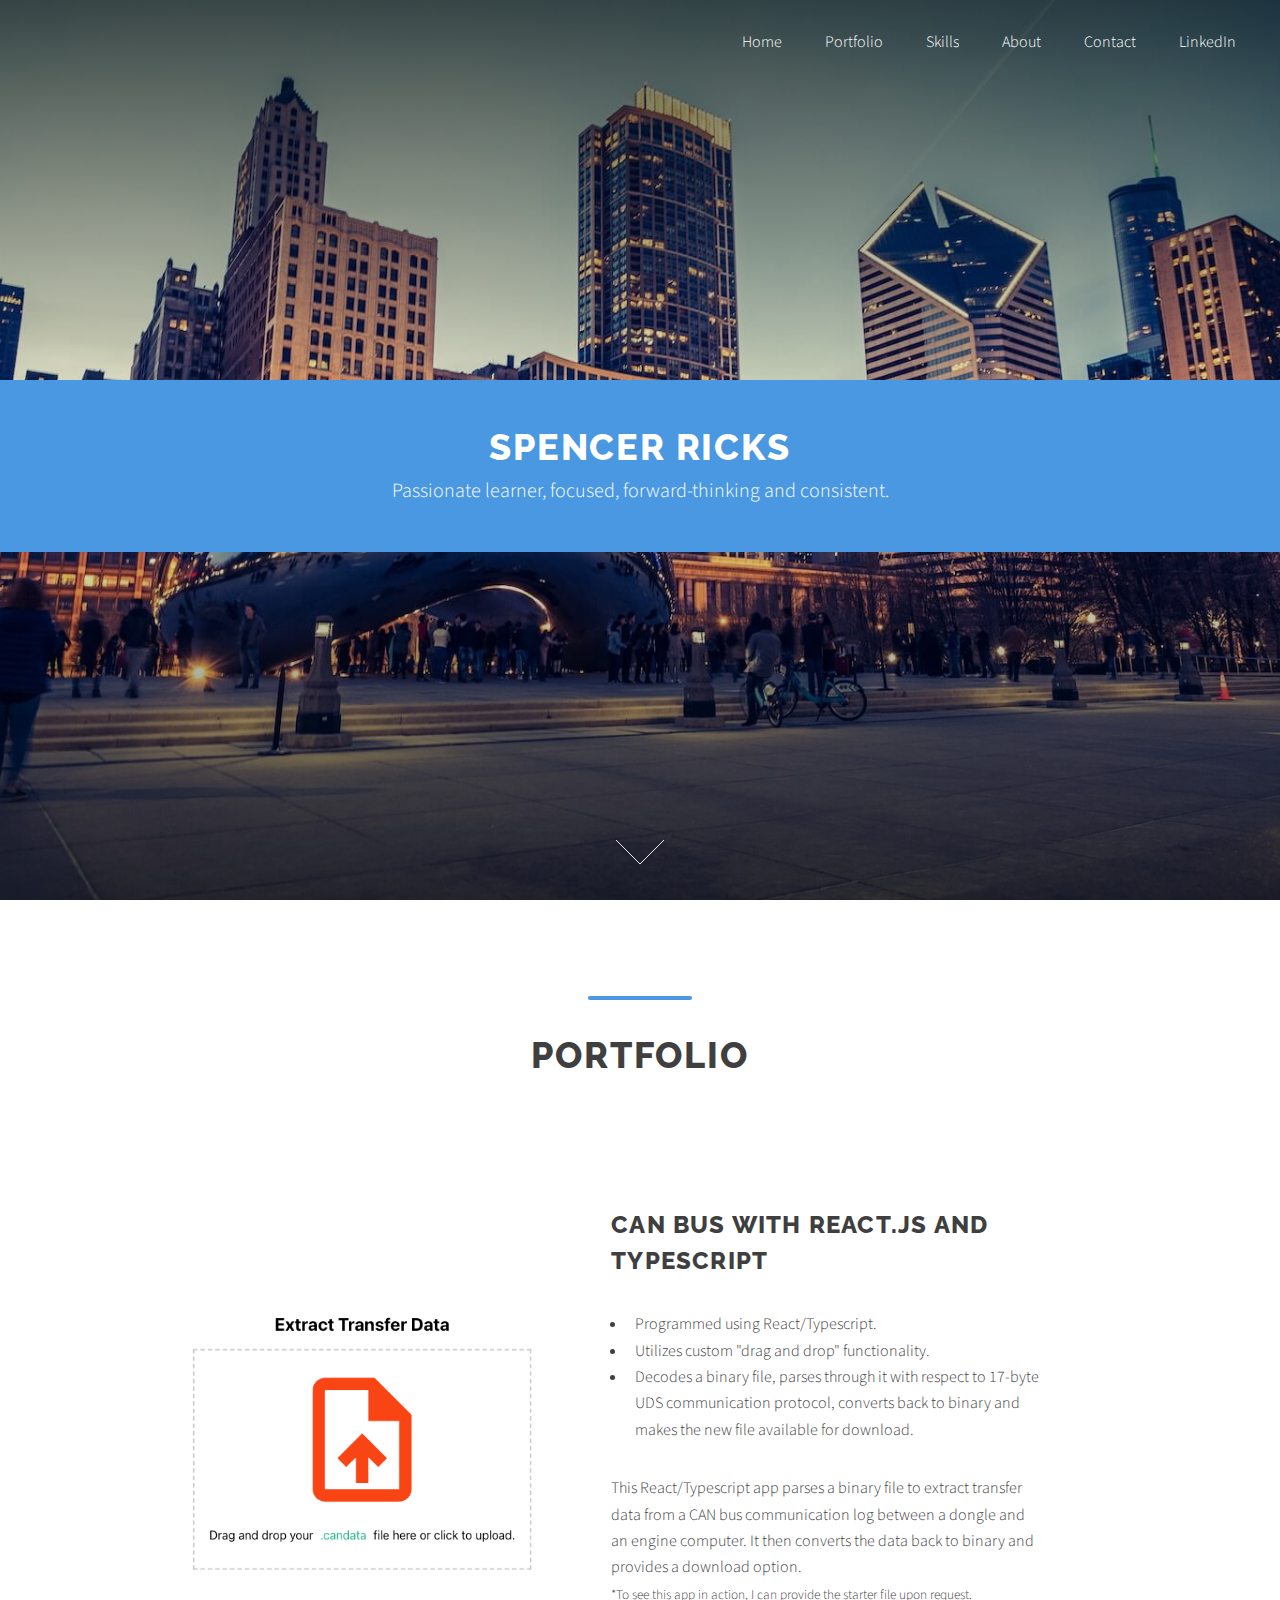
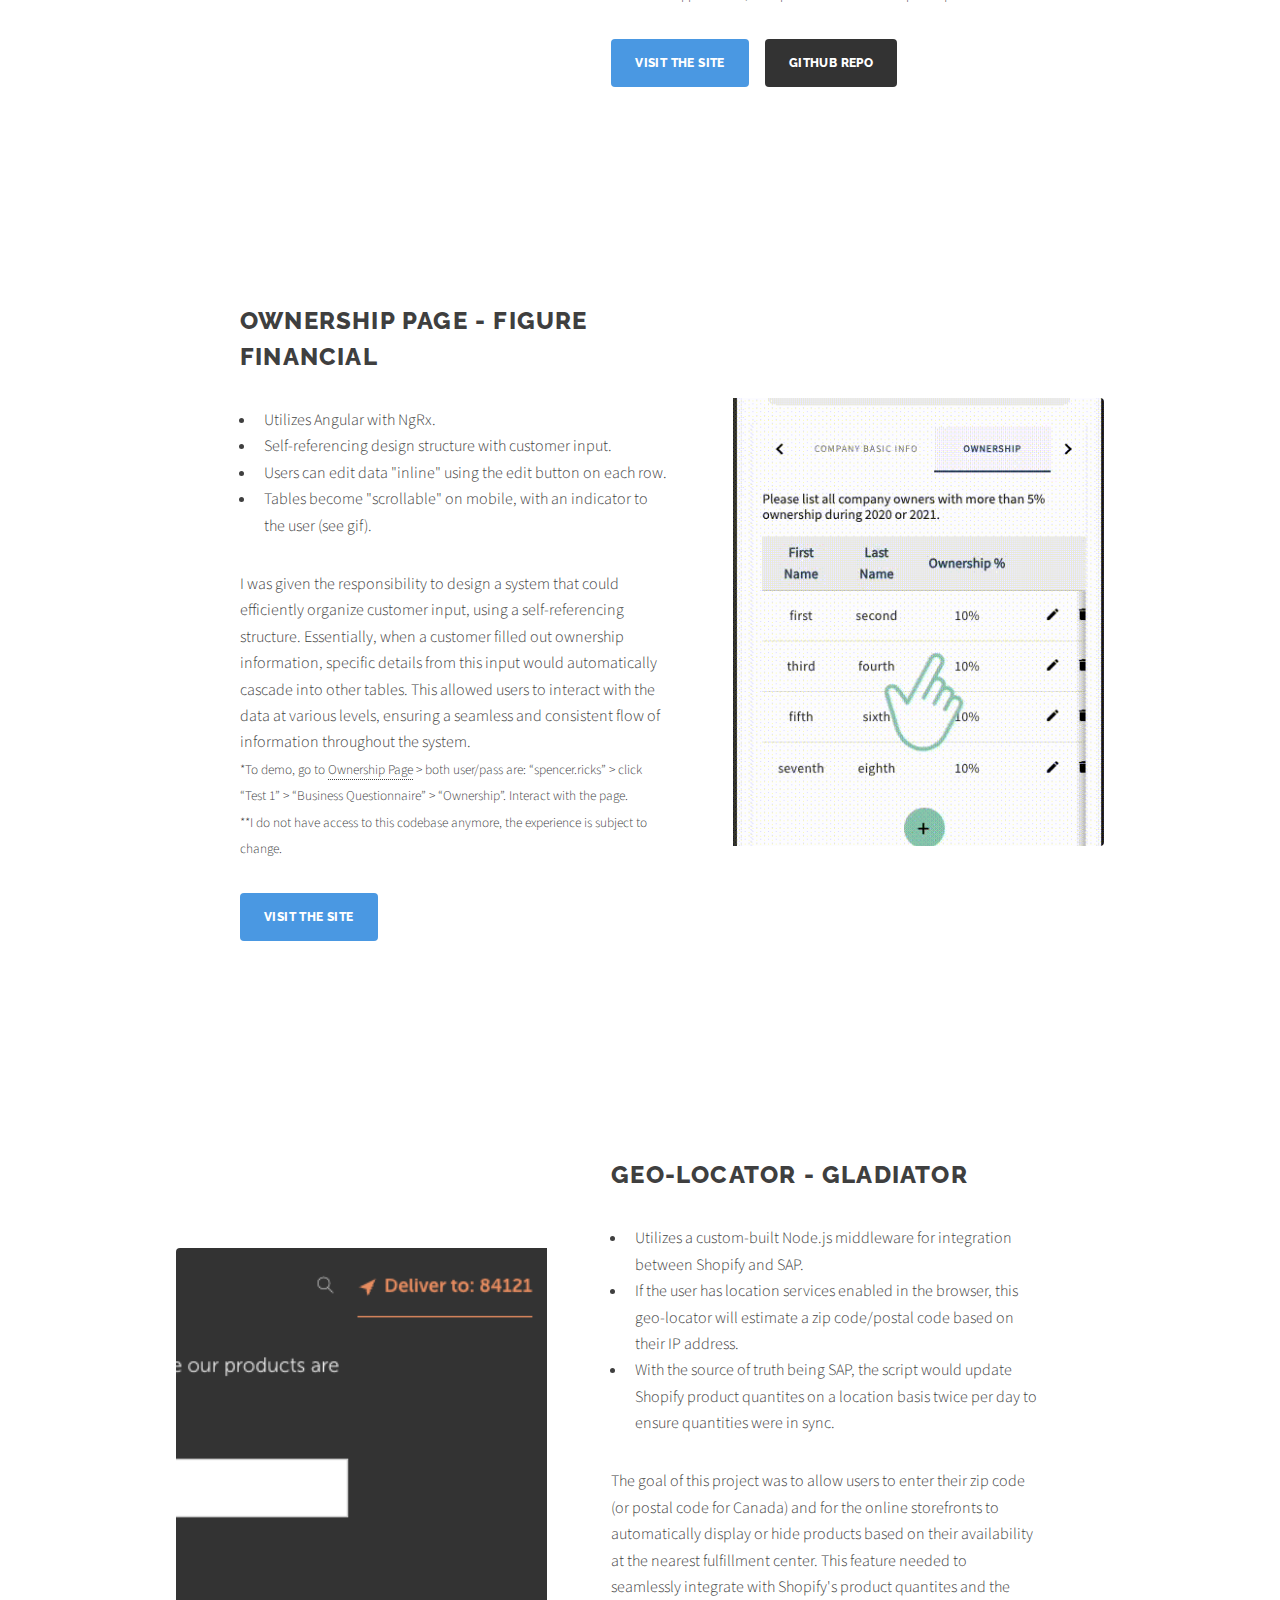
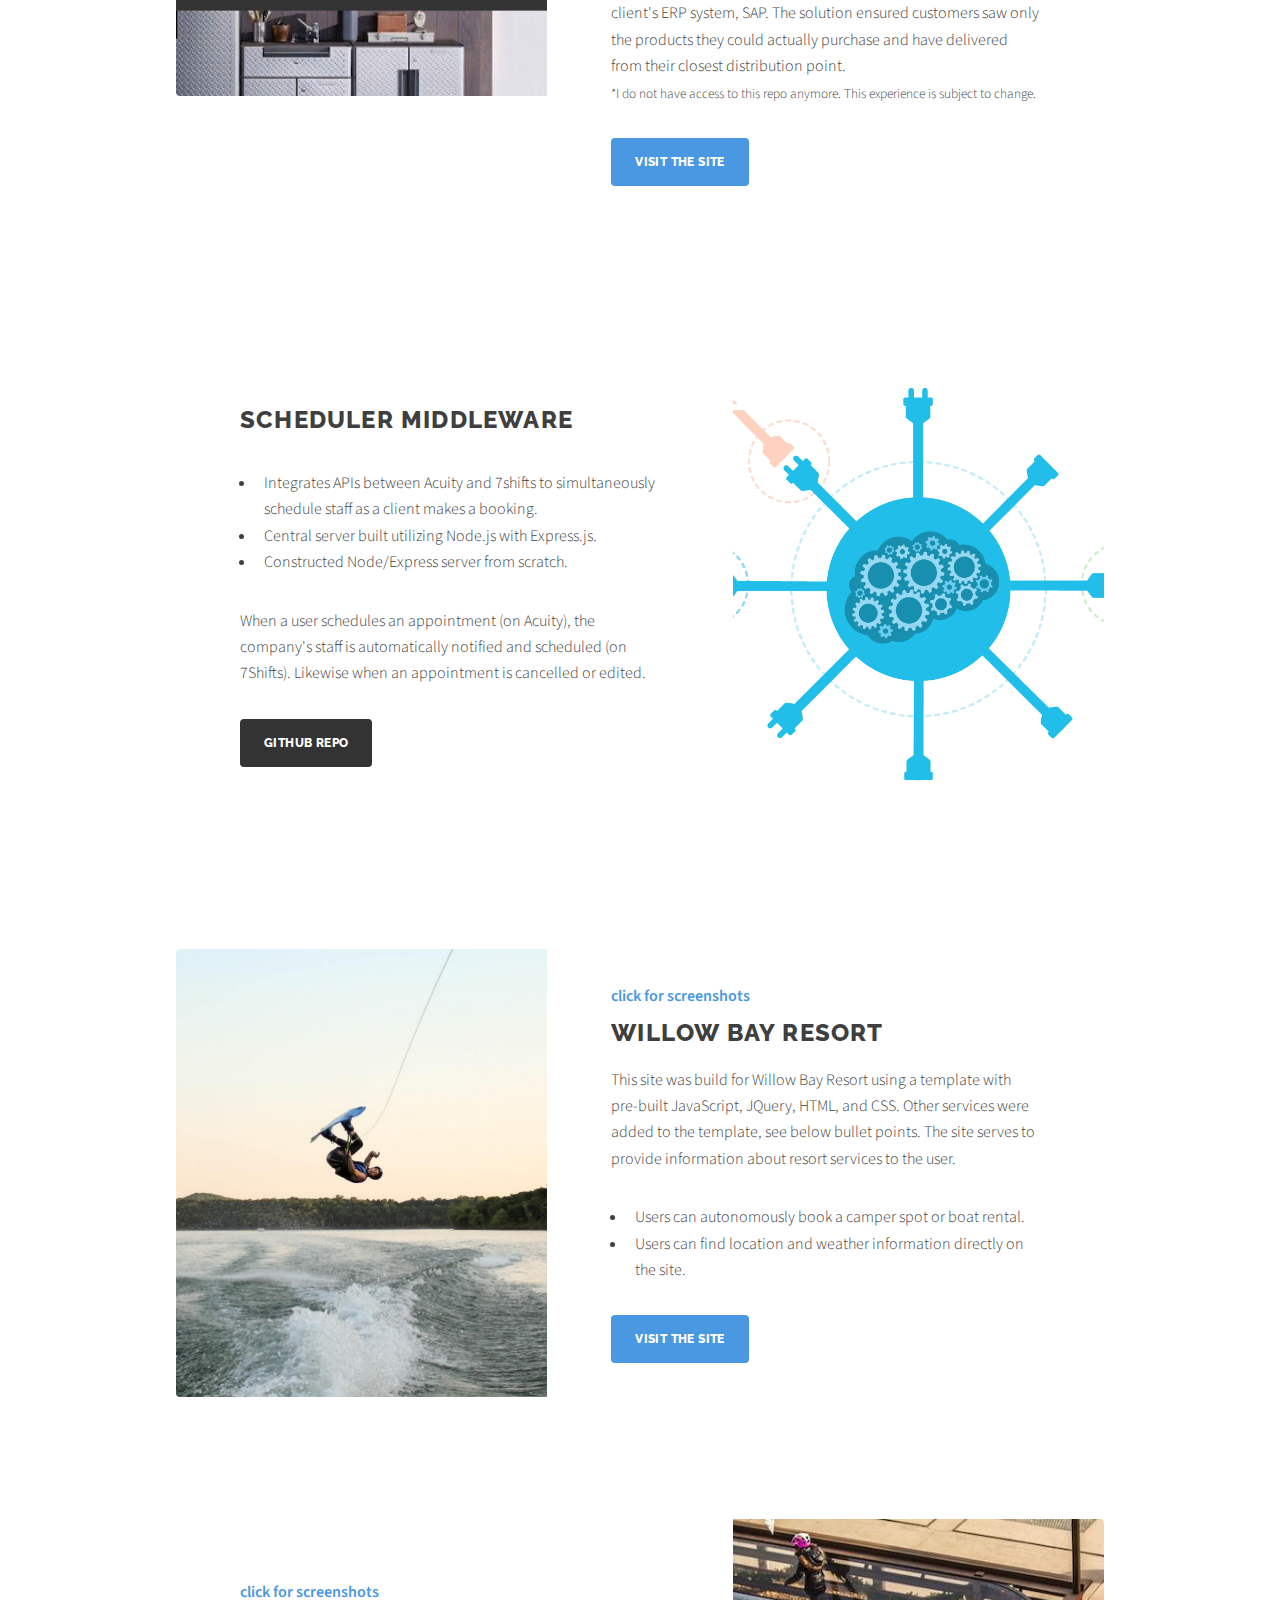
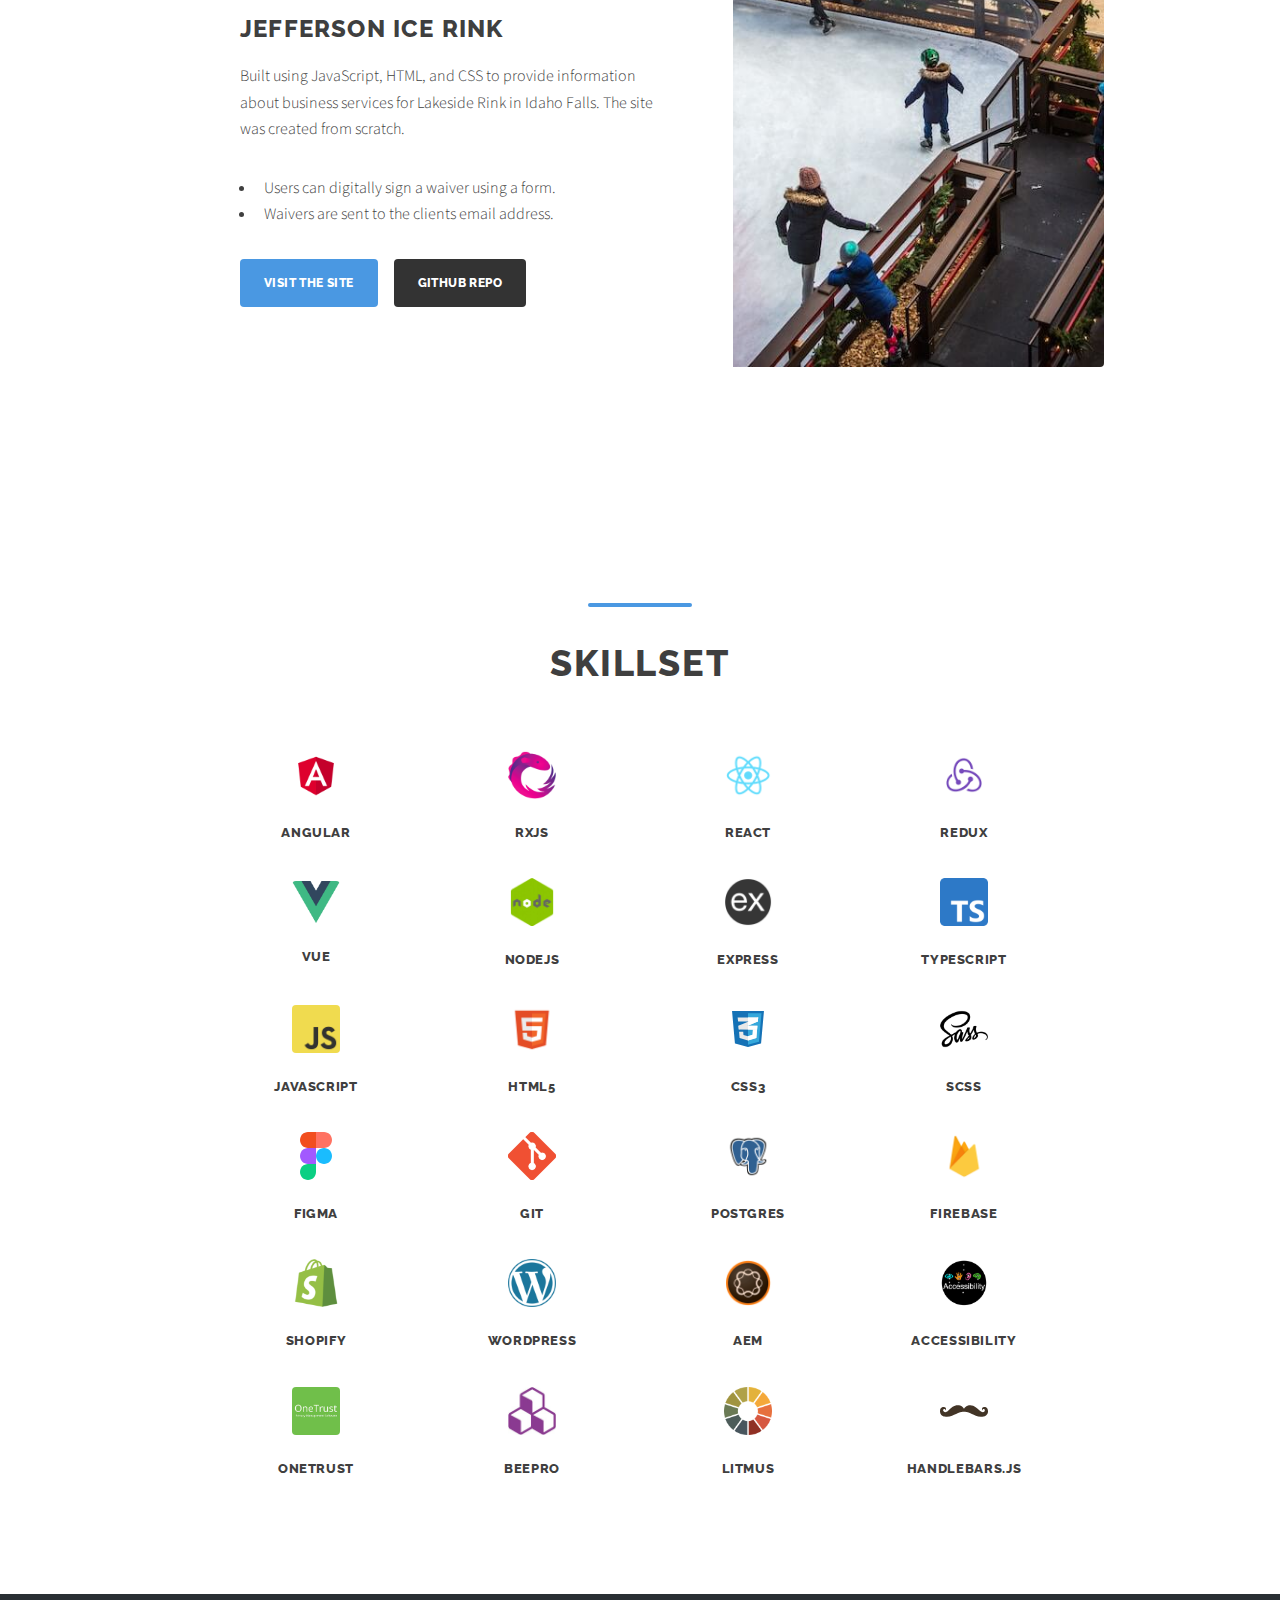
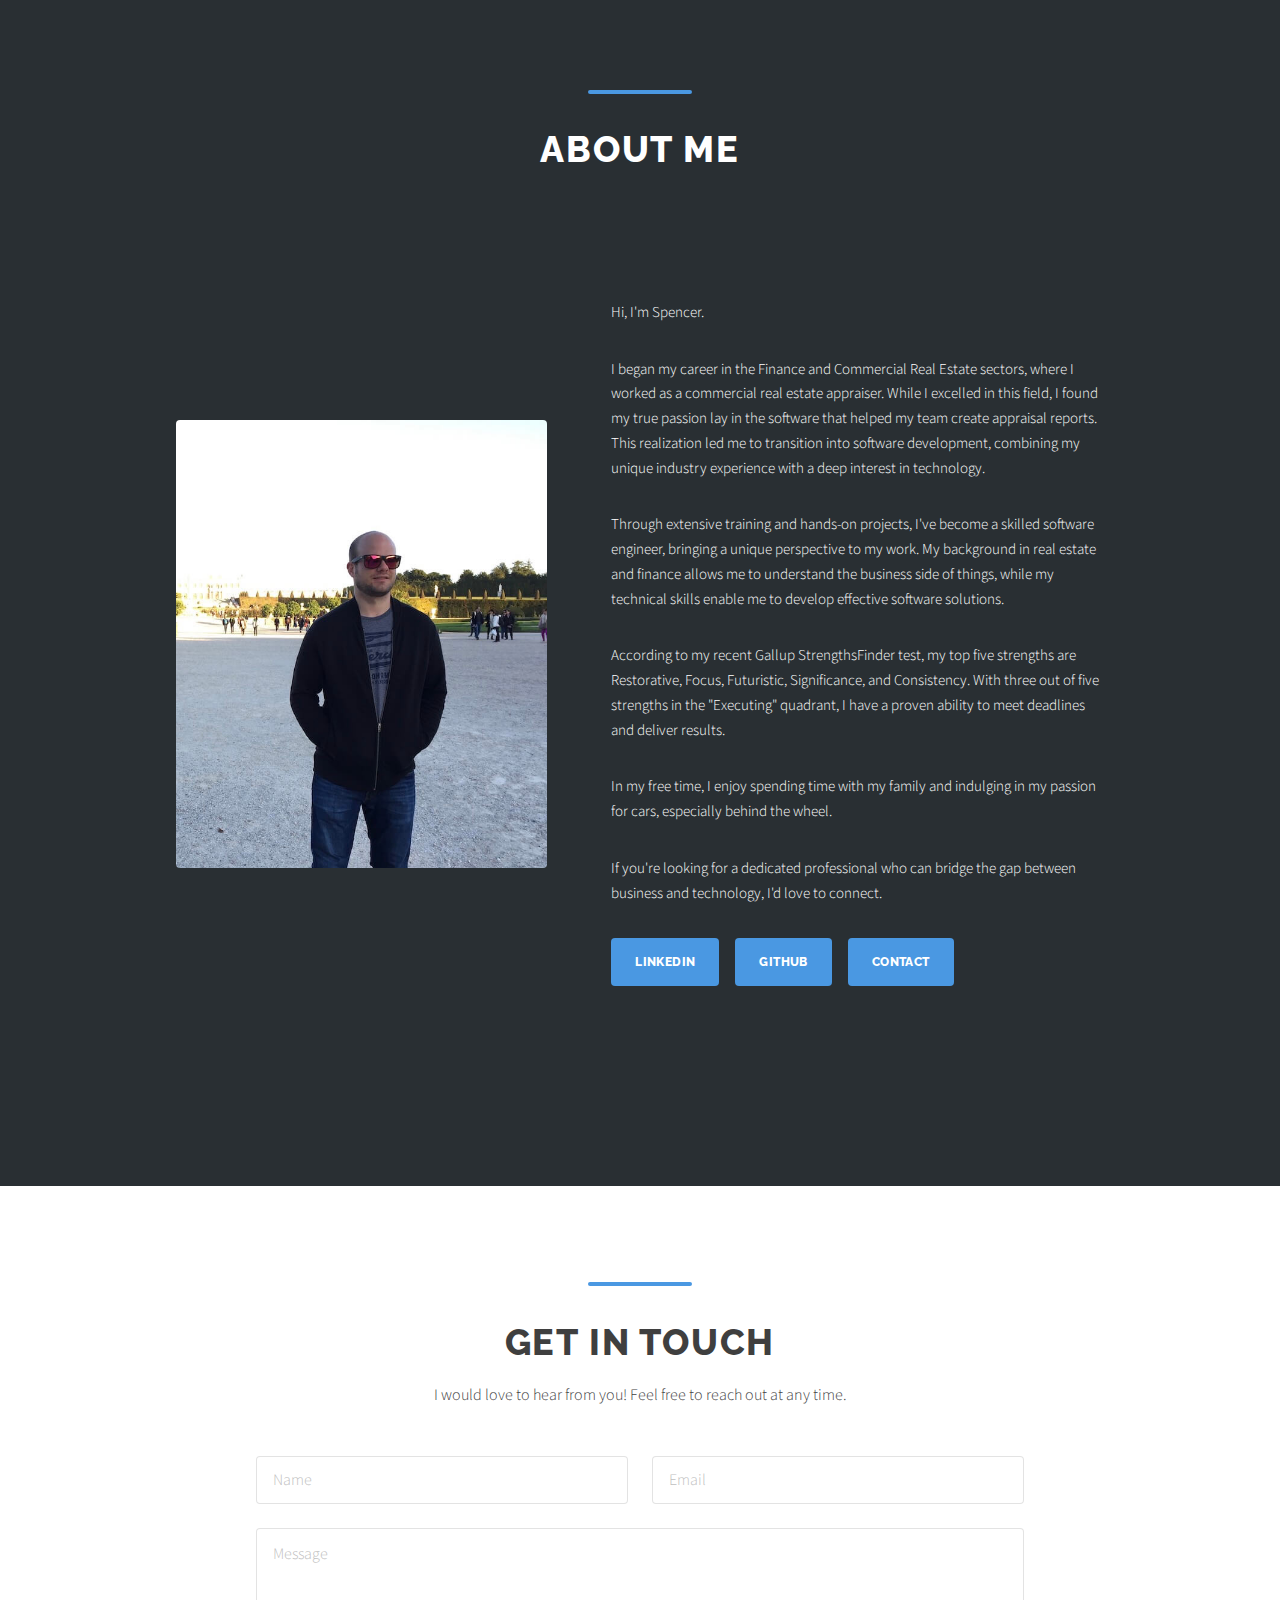
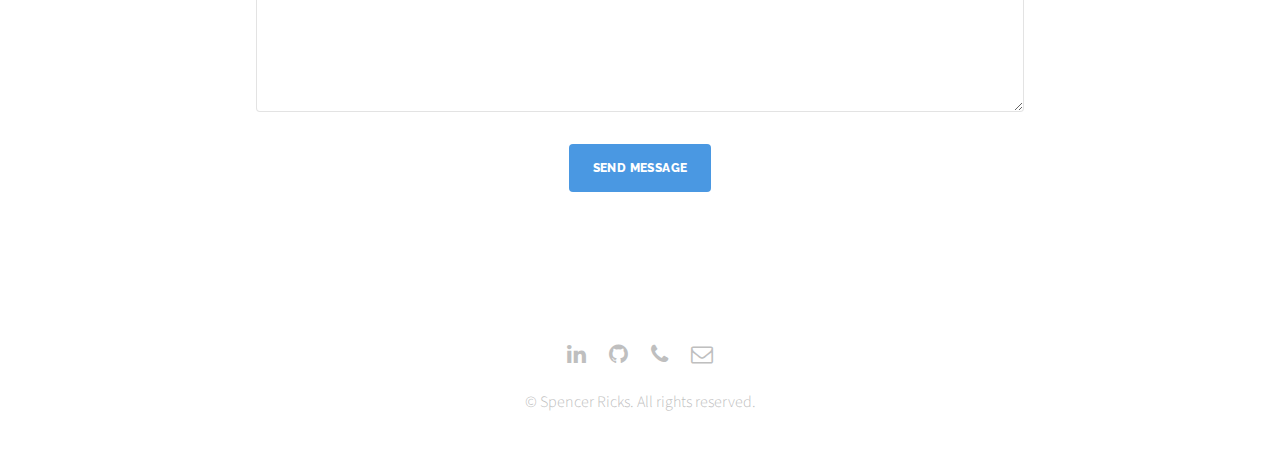
==== commit 6a765f78: "Updated skills logos" ====
--- a/index.html
+++ b/index.html
@@ -272,8 +272,8 @@
 									<!-- <p>Ipsum et dolor</p> -->
 								</li>
 								<li>
-									<span class="image"><img src="./myImages/ngrx.svg" alt="" /></span>
-									<h3>NgRx</h3>
+									<span class="image"><img src="./myImages/rxjs.png" alt="" /></span>
+									<h3>RxJs</h3>
 									<!-- <p>Ipsum et dolor</p> -->
 								</li>
 								<li>
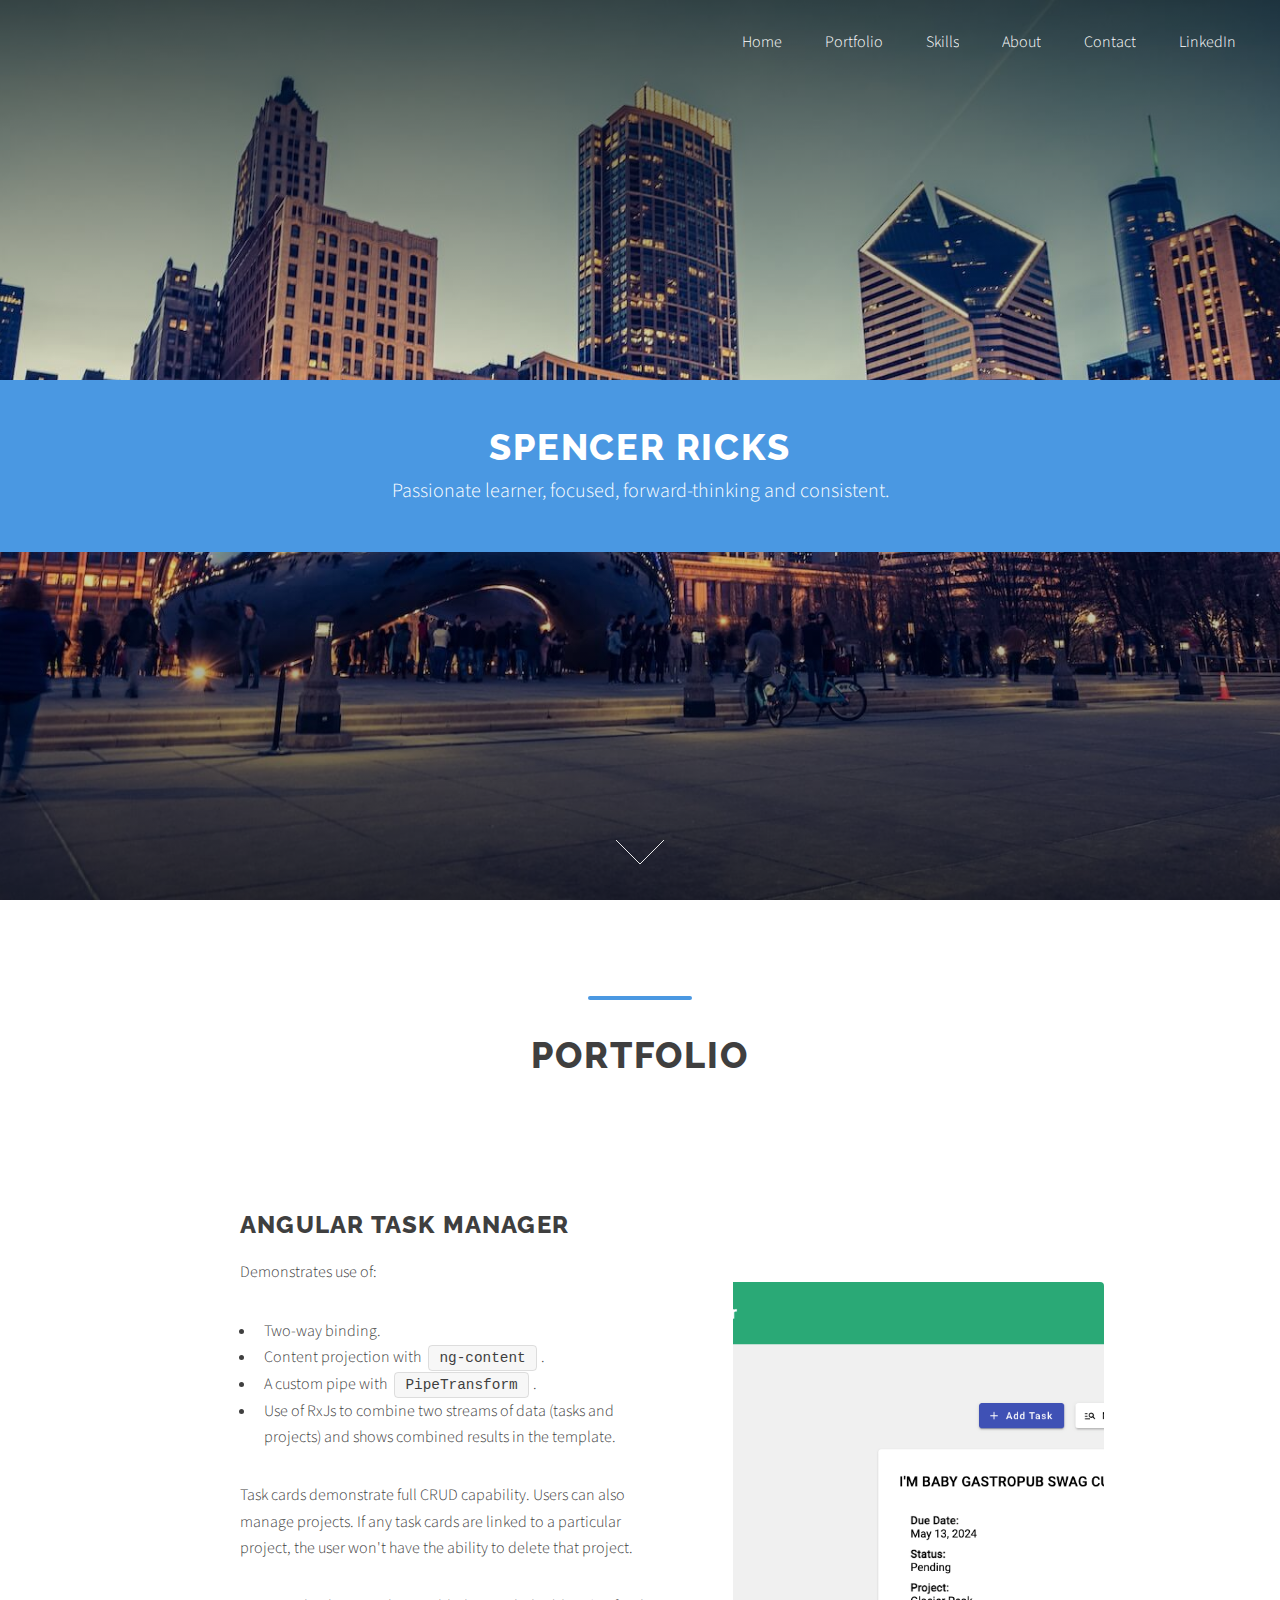
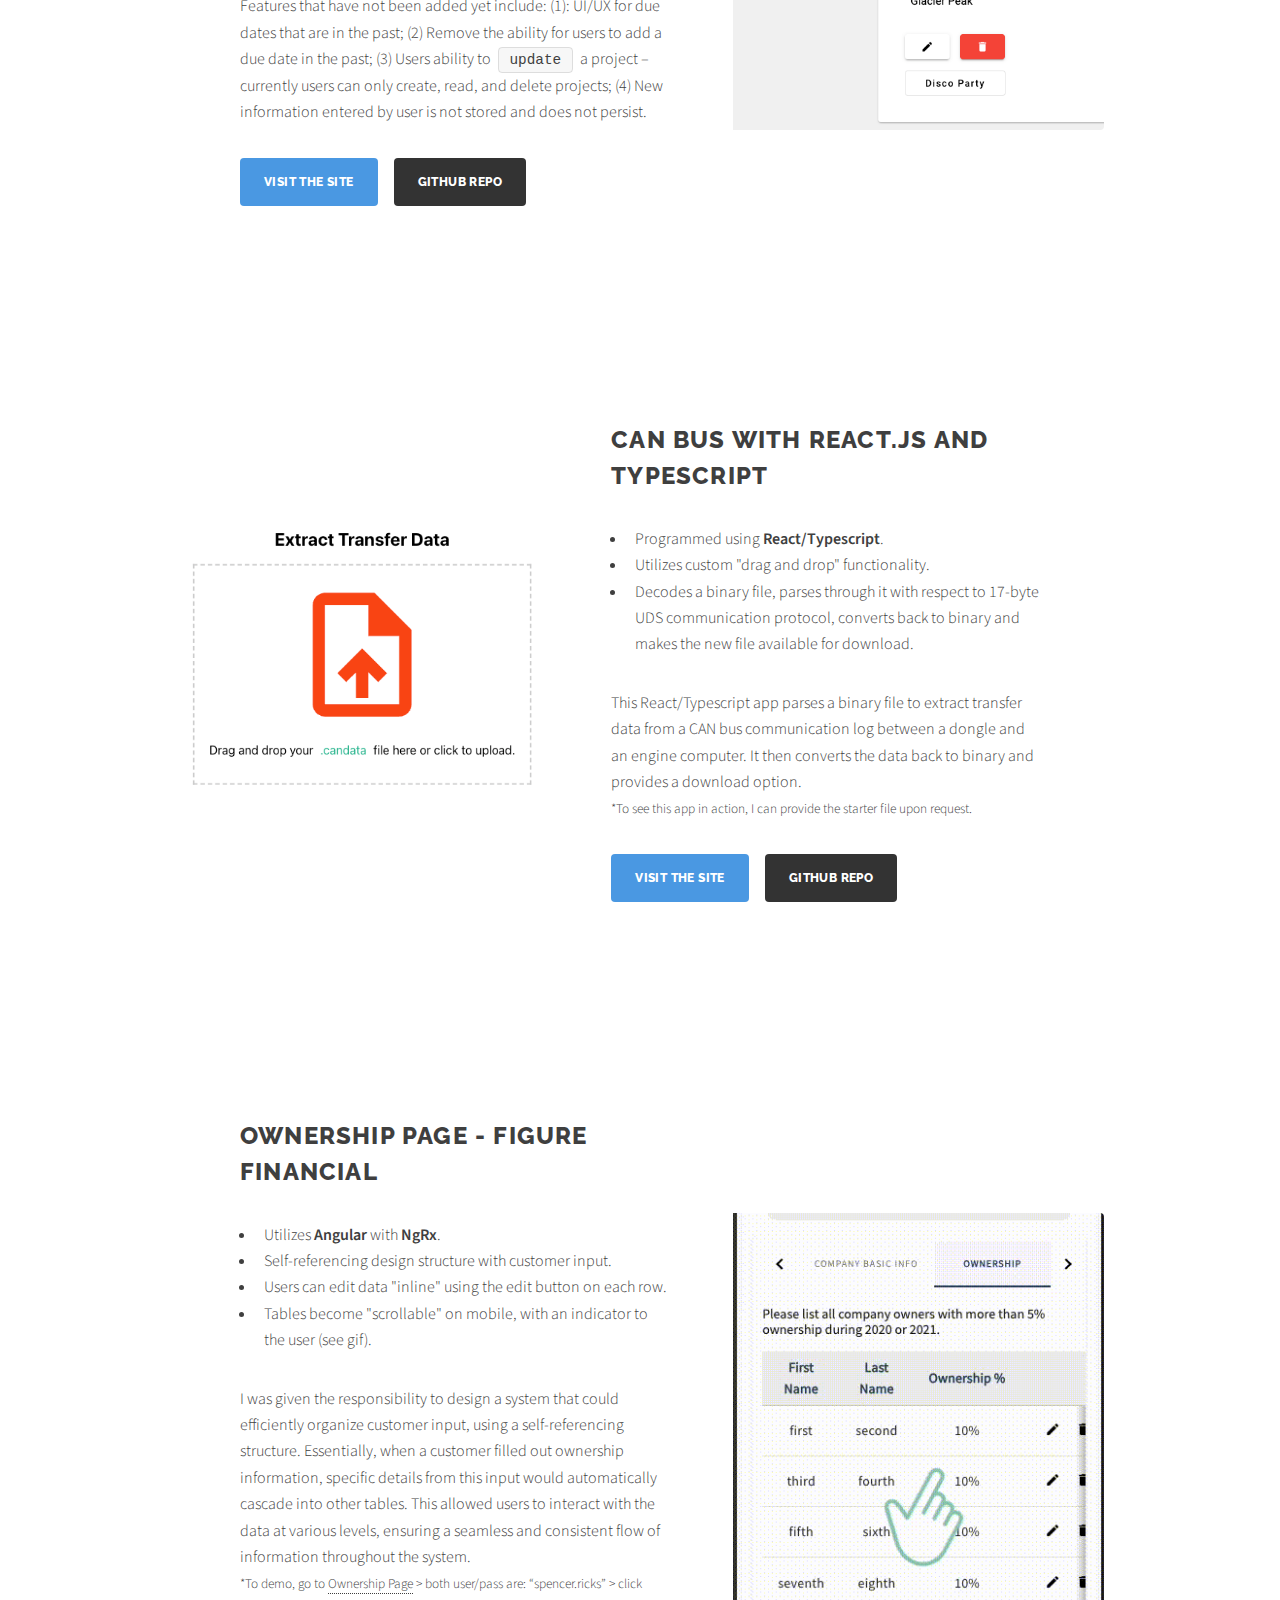
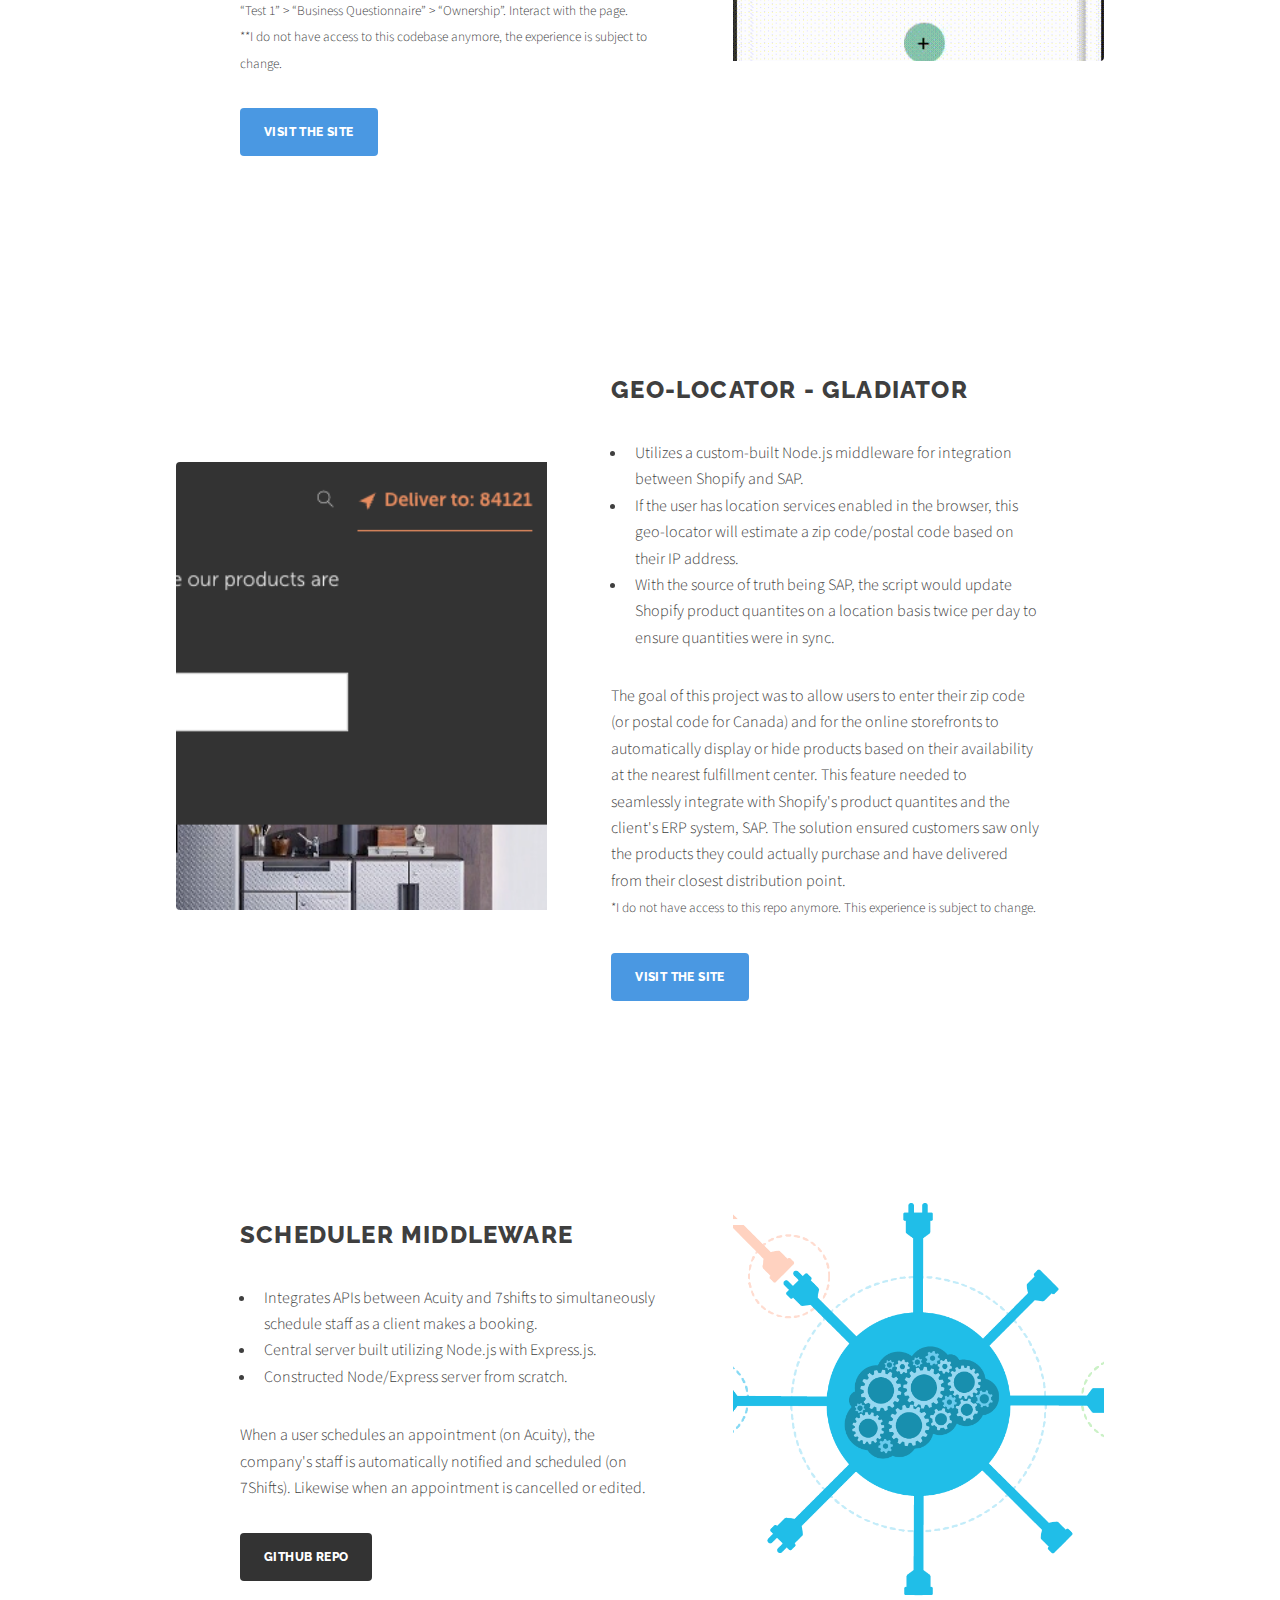
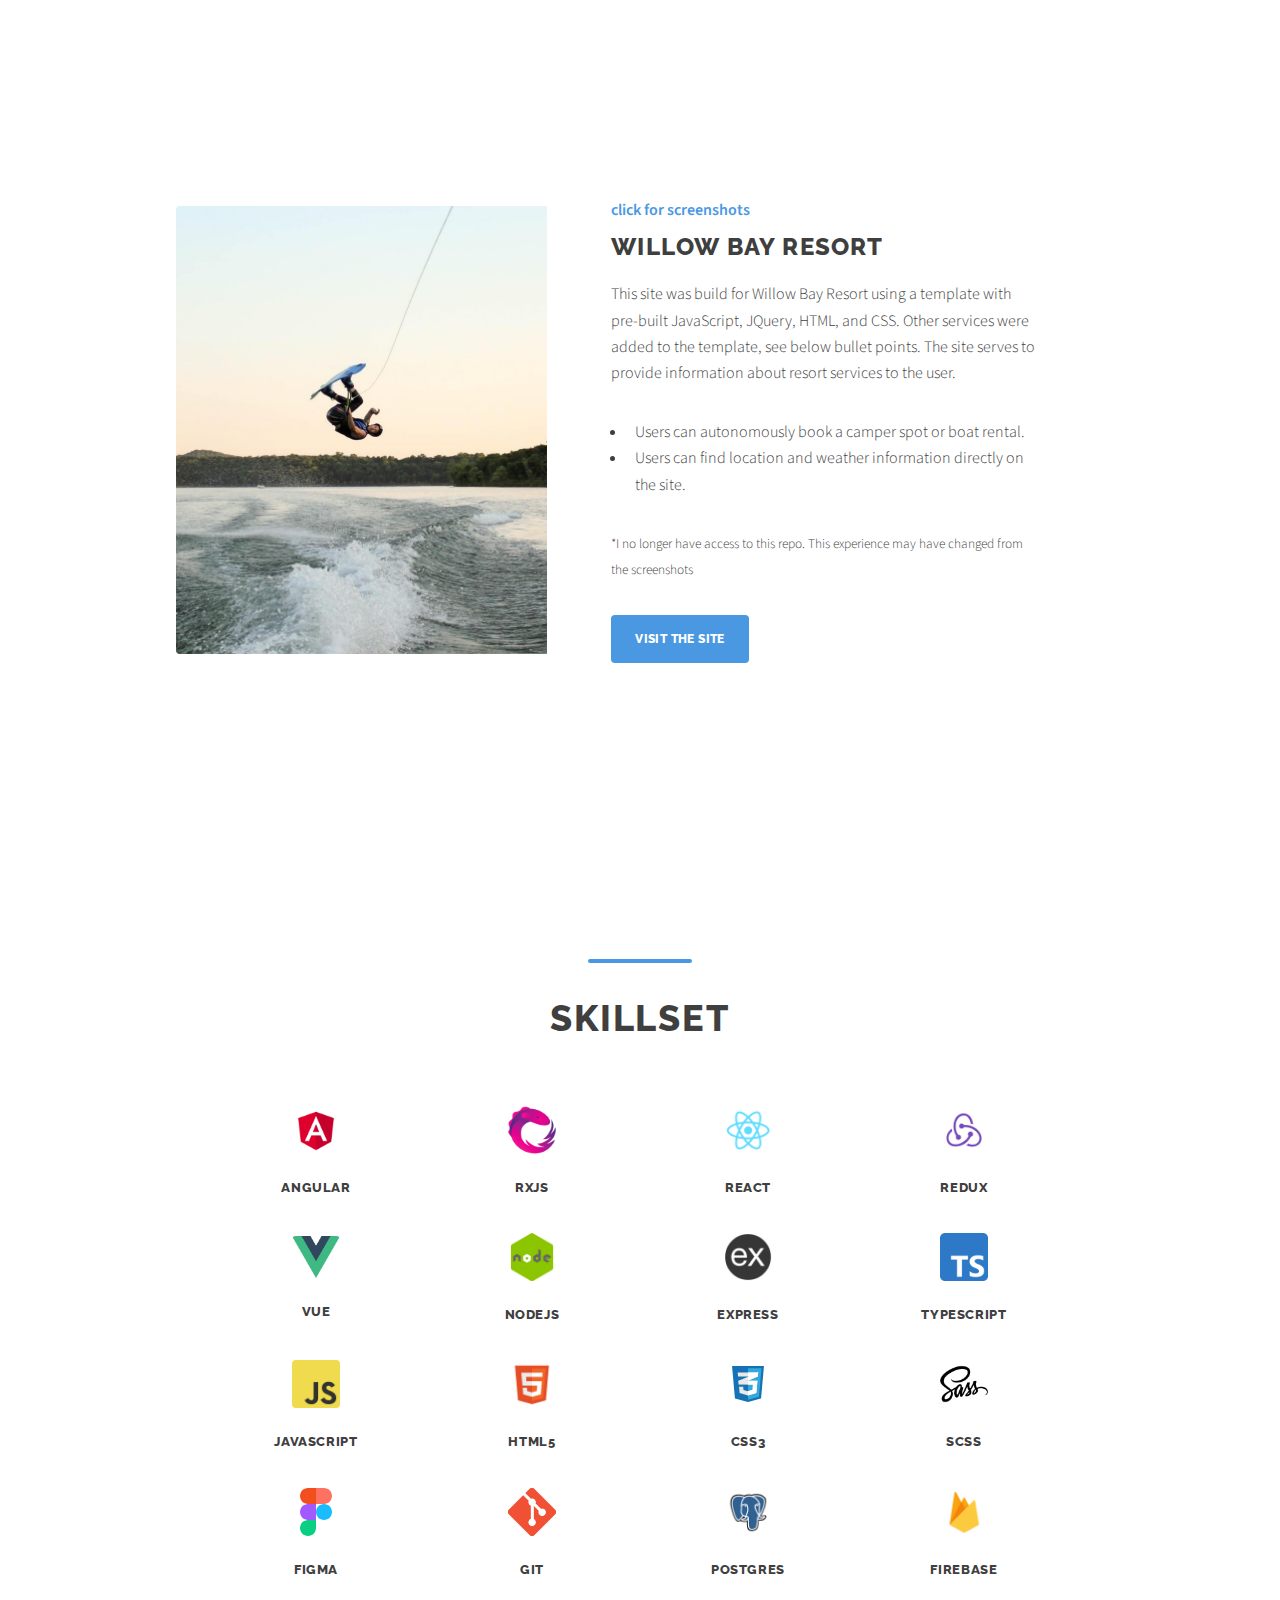
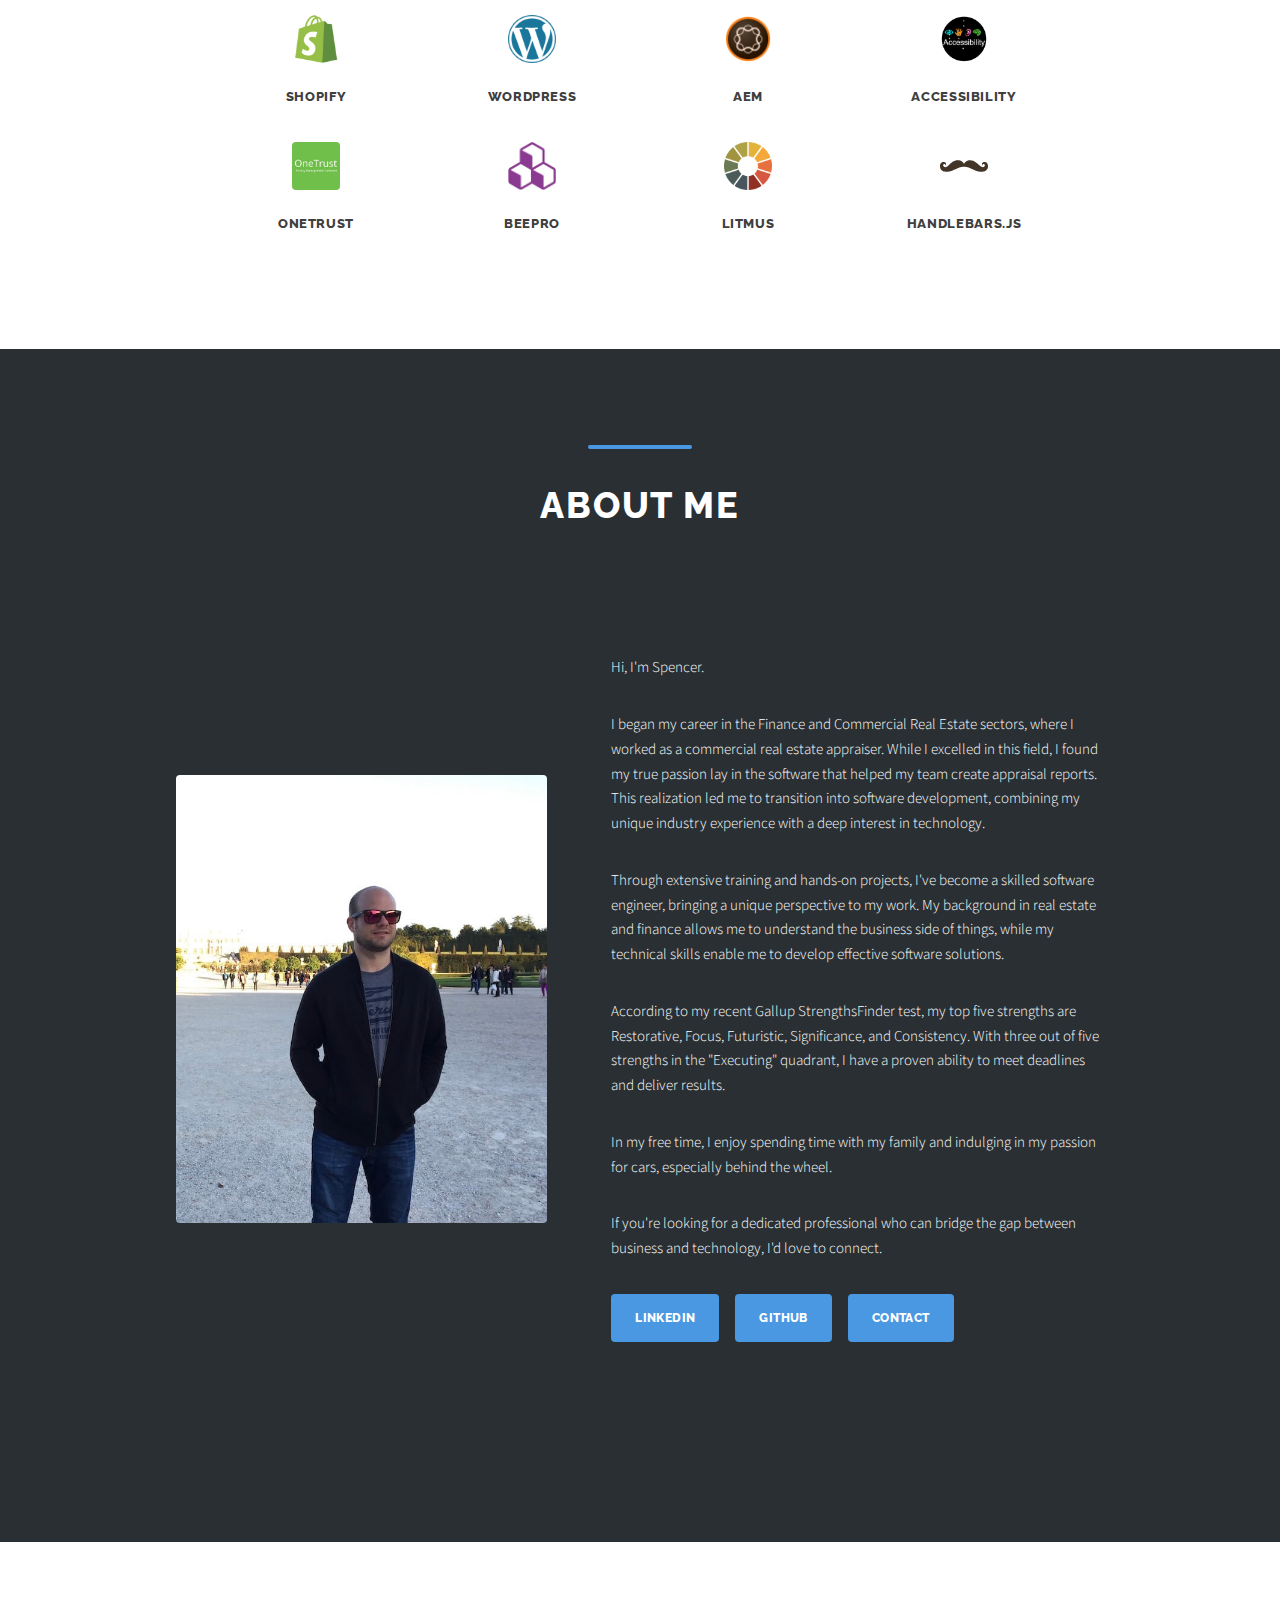
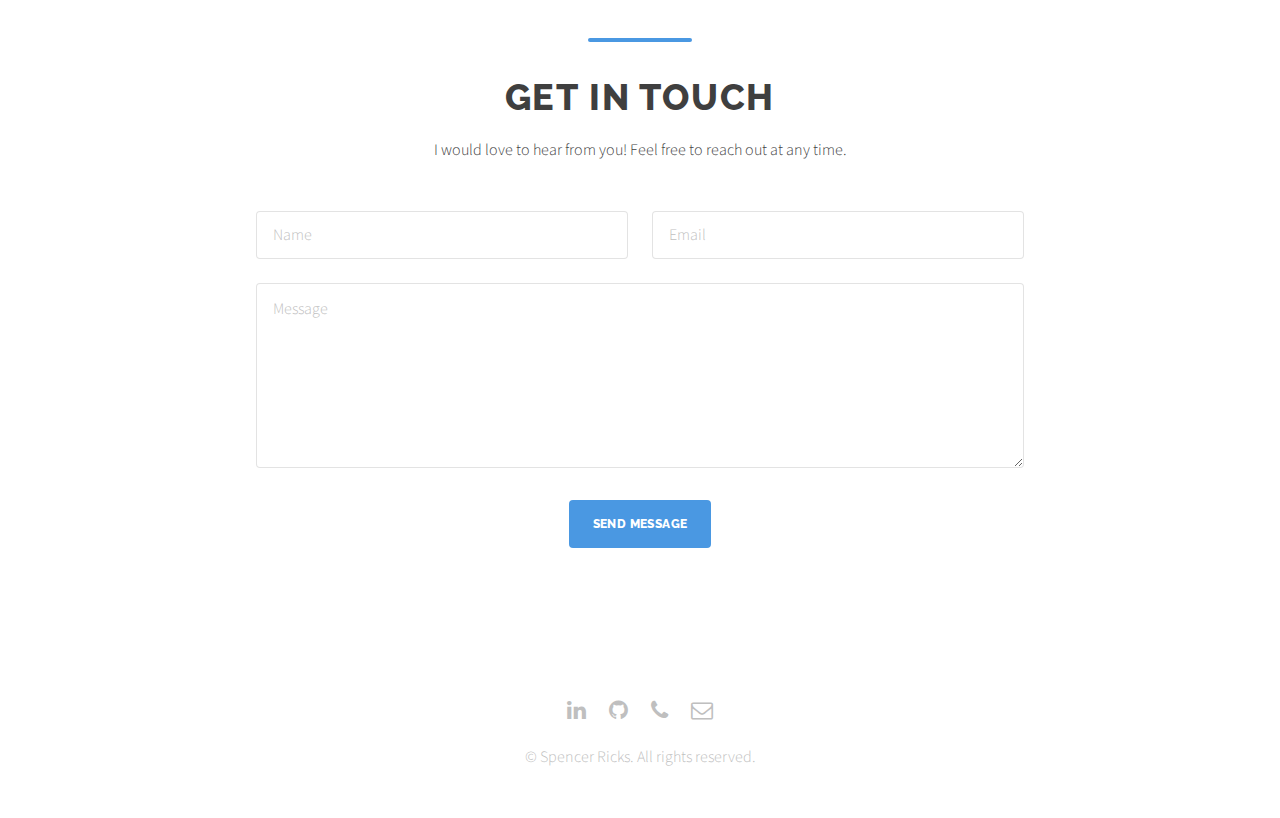
==== commit dc4c9cb1: "Add new portfolio piece. Update existing portfolio info." ====
--- a/index.html
+++ b/index.html
@@ -87,6 +87,32 @@
 							<!-- <p>Aenean ornare velit lacus varius enim ullamcorper proin aliquam facilisis ante sed etiam magna interdum congue. Sed consequat amet dolor magna consequat. Lorem ipsum dolor amet nullam sed etiam veroeros.</p> -->
 						</header>
 						<div class="inner">
+						<article class="post style2">
+							<div class="content">
+								<header>
+									<!-- <a href="./detailScreenshots.html" ><span class="category">click for screenshots</span></a> -->
+									<h3>Angular Task Manager</h3>
+								</header>
+								<p>
+									Demonstrates use of:
+									<ul>
+										<li>Two-way binding.</li>
+										<li>Content projection with <code>ng-content</code>.</li>
+										<li>A custom pipe with <code>PipeTransform</code>.</li>
+										<li>Use of RxJs to combine two streams of data (tasks and projects) and shows combined results in the template.</li>
+									</ul>
+								</p>
+								<p>Task cards demonstrate full CRUD capability. Users can also manage projects. If any task cards are linked to a particular project, the user won't have the ability to delete that project. </p>
+								<p>
+									Features that have not been added yet include: (1): UI/UX for due dates that are in the past; (2) Remove the ability for users to add a due date in the past; (3) Users ability to <code>update</code> a project – currently users can only create, read, and delete projects; (4) New information entered by user is not stored and does not persist.
+								</p>
+								<ul class="actions">
+									<li><a href="https://cct-task-mgr.web.app/" class="button next" target="_blank">Visit the site</a></li>
+									<li><a href="https://github.com/spencerr9/CCT-Angular" class="button next" target="_blank" style="background-color: #333">GitHub Repo</a></li>
+								</ul>
+							</div>
+							<div class="image" data-position="center"><img  src="./myImages/Angular-task-mgr.png" alt="" /></div>
+						</article>
 						<article class="post style2 alt">
 							<div class="content">
 								<header>
@@ -95,7 +121,7 @@
 								</header>
 								<p>
 									<ul>
-										<li>Programmed using React/Typescript.</li>
+										<li>Programmed using <strong>React/Typescript</strong>.</li>
 										<li>Utilizes custom "drag and drop" functionality.</li>
 										<li>Decodes a binary file, parses through it with respect to 17-byte UDS communication protocol, converts back to binary and makes the new file available for download.</li>
 									</ul>
@@ -119,7 +145,7 @@
 								</header>
 								<p>
 									<ul>
-										<li>Utilizes Angular with NgRx.</li>
+										<li>Utilizes <strong>Angular</strong> with <strong>NgRx</strong>.</li>
 										<li>Self-referencing design structure with customer input.</li>
 										<li>Users can edit data "inline" using the edit button on each row.</li>
 										<li>Tables become "scrollable" on mobile, with an indicator to the user (see gif). </li>
@@ -178,7 +204,7 @@
 								<p>When a user schedules an appointment (on Acuity), the company's staff is automatically notified and scheduled (on 7Shifts). Likewise when an appointment is cancelled or edited.</p>
 								<ul class="actions">
 									<!-- <li><a href="https://www.rockymountaindetail.com" class="button next">Visit the site</a></li> -->
-									<li><a onclick="window.open('https://github.com/spencerr9/SpaceCenterAPIs')" class="button next" style="background-color: #333">GitHub Repo</a></li>
+									<li><a href="https://github.com/spencerr9/SpaceCenterAPIs" target="_blank" class="button next" style="background-color: #333">GitHub Repo</a></li>
 								</ul>
 							</div>
 							<div class="image" data-position="center"><img  src="./myImages/realtime-api.png" alt="" /></div>
@@ -197,15 +223,16 @@
 										<li>Users can find location and weather information directly on the site.</li>
 									</ul>
 								</p>
-								<ul class="actions">
-									<li><a onclick="window.open('https://willowbaymarina-6000b.web.app/')" class="button next">Visit the site</a></li>
+								<p><small>*I no longer have access to this repo. This experience may have changed from the screenshots</small></p>
+								<ul class="actions">
+									<li><a target="_blank" href="https://willowbayresort.com/" class="button next">Visit the site</a></li>
 									<!-- <li><a href="https://github.com/spencerr9/detail-website" class="button next" style="background-color: #333">GitHub Repo</a></li> -->
 								</ul>
 							</div>
 							<div class="image" data-position="center"><img  src="./myImages/wakeboarding.jpg" alt="" /></div>
 						</article>
 		
-						<article class="post style2">
+						<!-- <article class="post style2">
 							<div class="content">
 								<header>
 									<a href="./iceRinkScreenshots.html" ><span class="category">click for screenshots</span></a>
@@ -224,7 +251,7 @@
 								</ul>
 							</div>
 							<div class="image" data-position="center"><img id="meal-prep" src="./myImages/landing.jpg" alt="" /></div>
-						</article>
+						</article> -->
 
 						<!-- <article class="post style2">
 							<div class="content">
